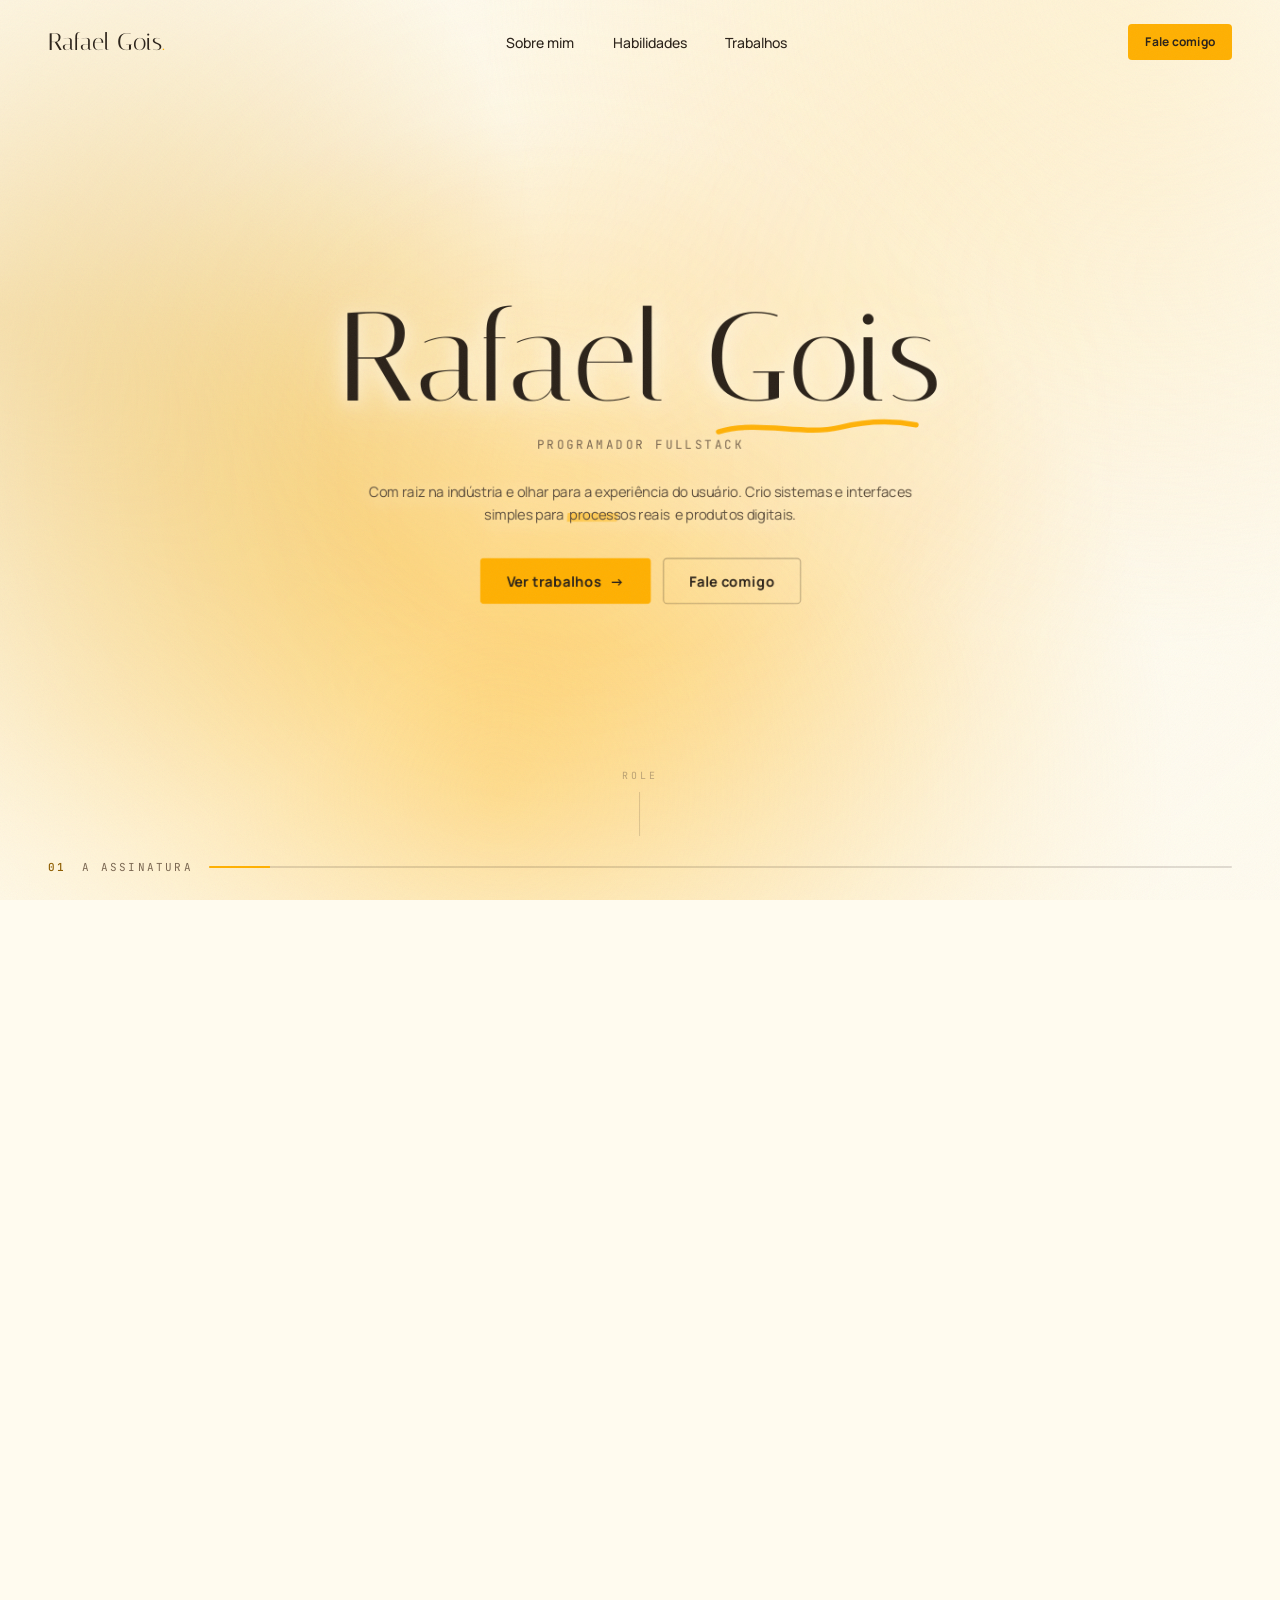
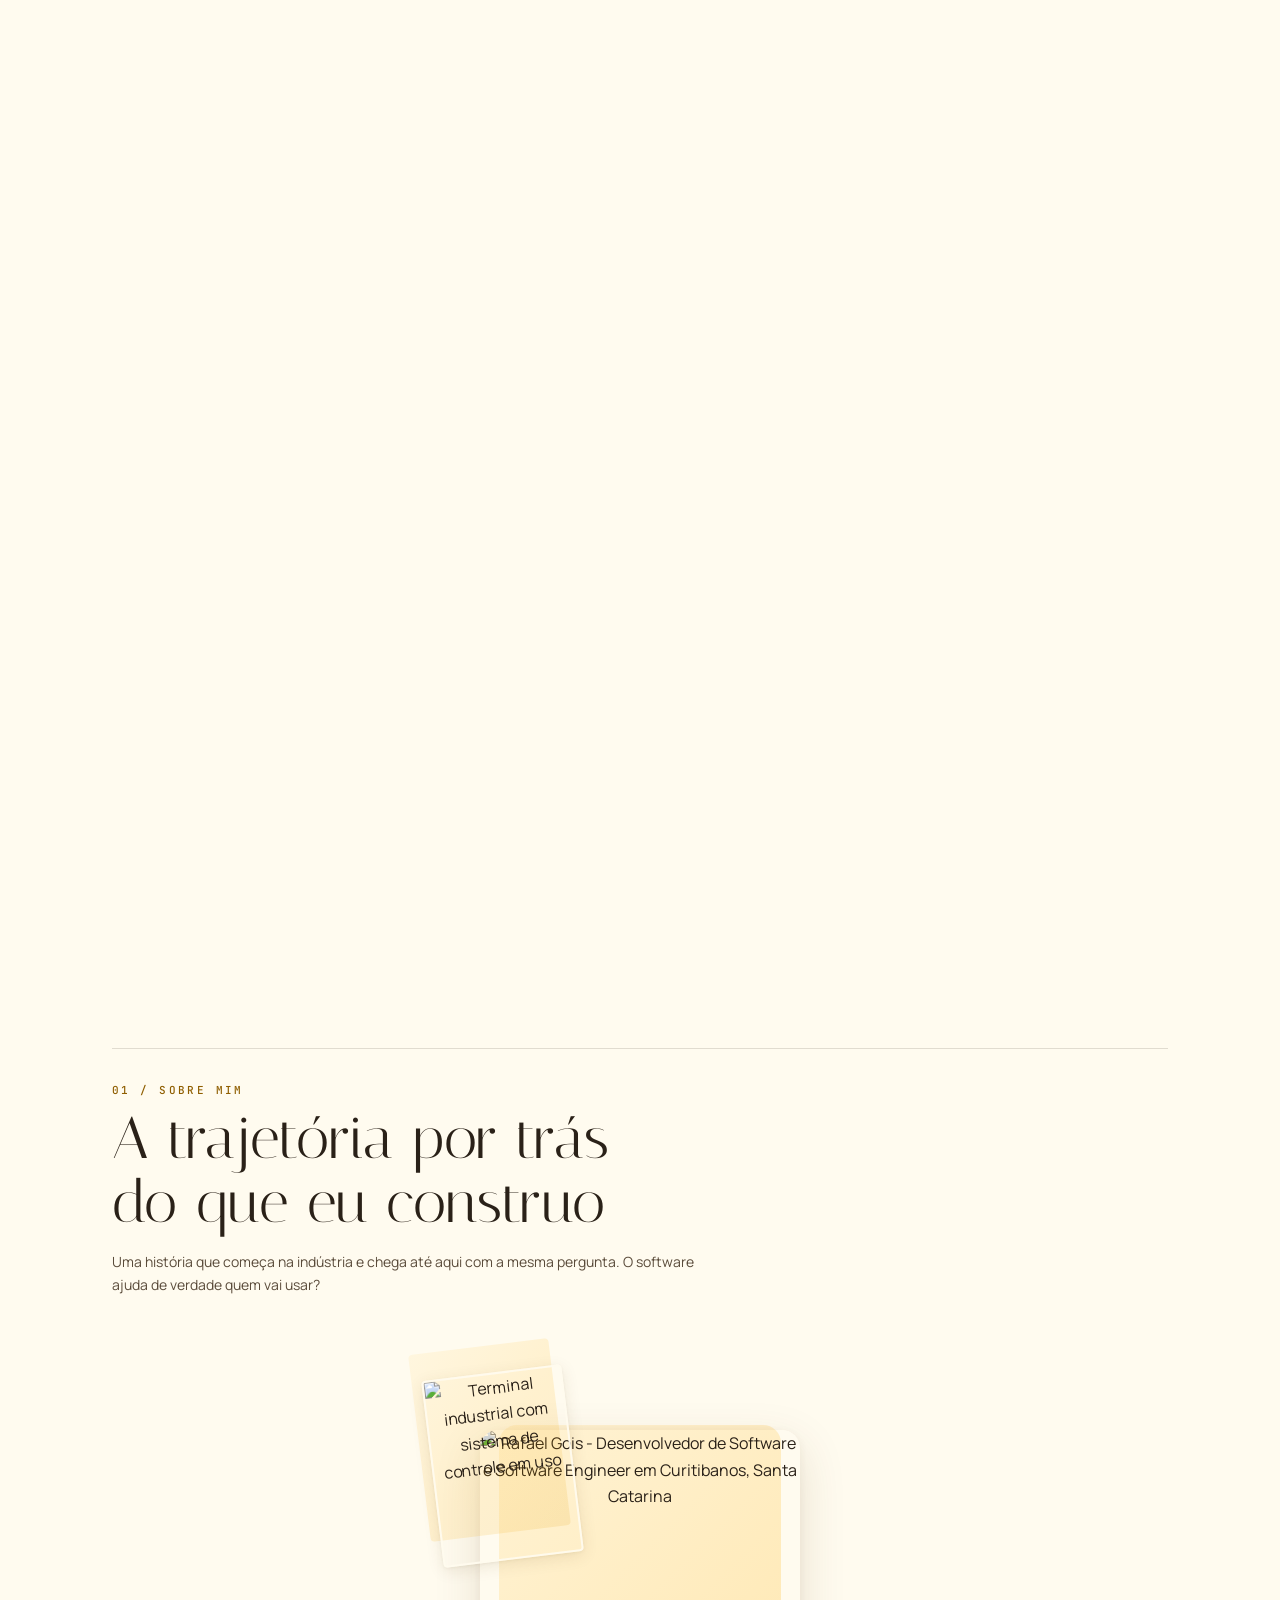
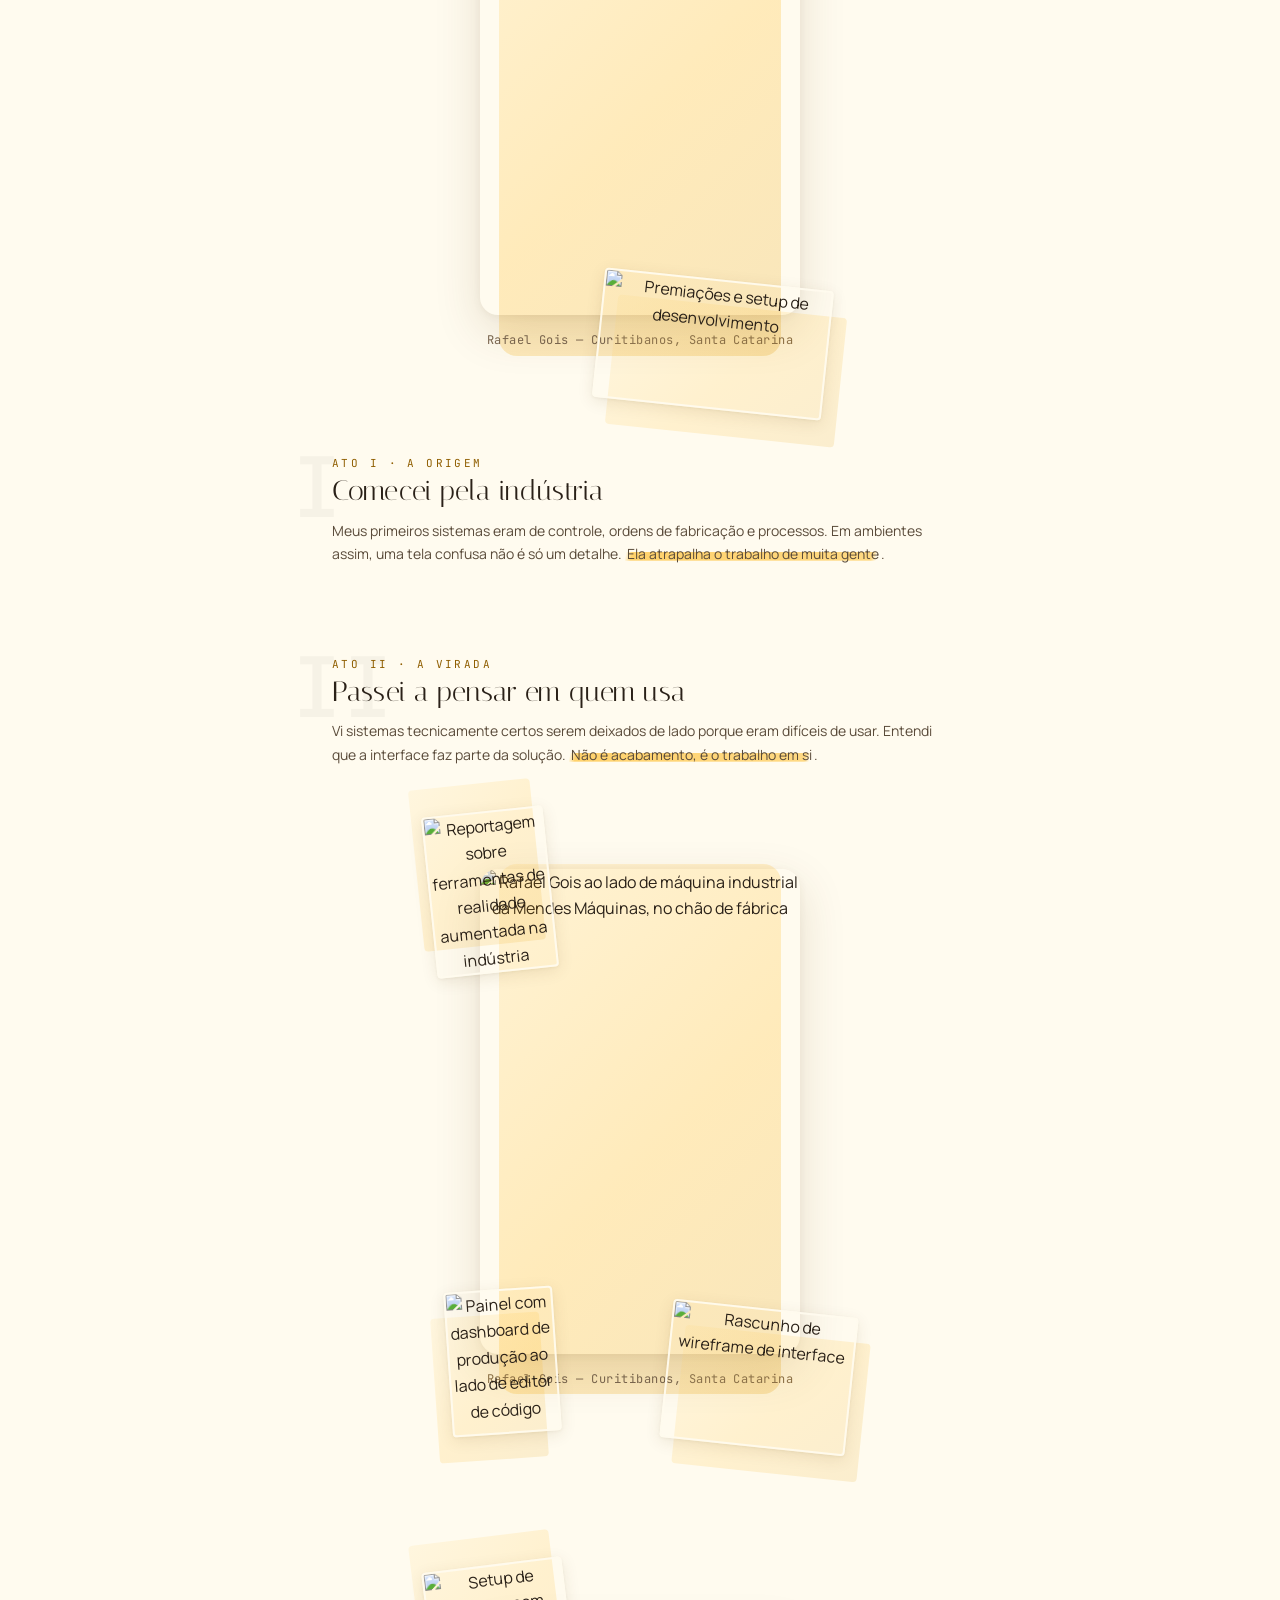
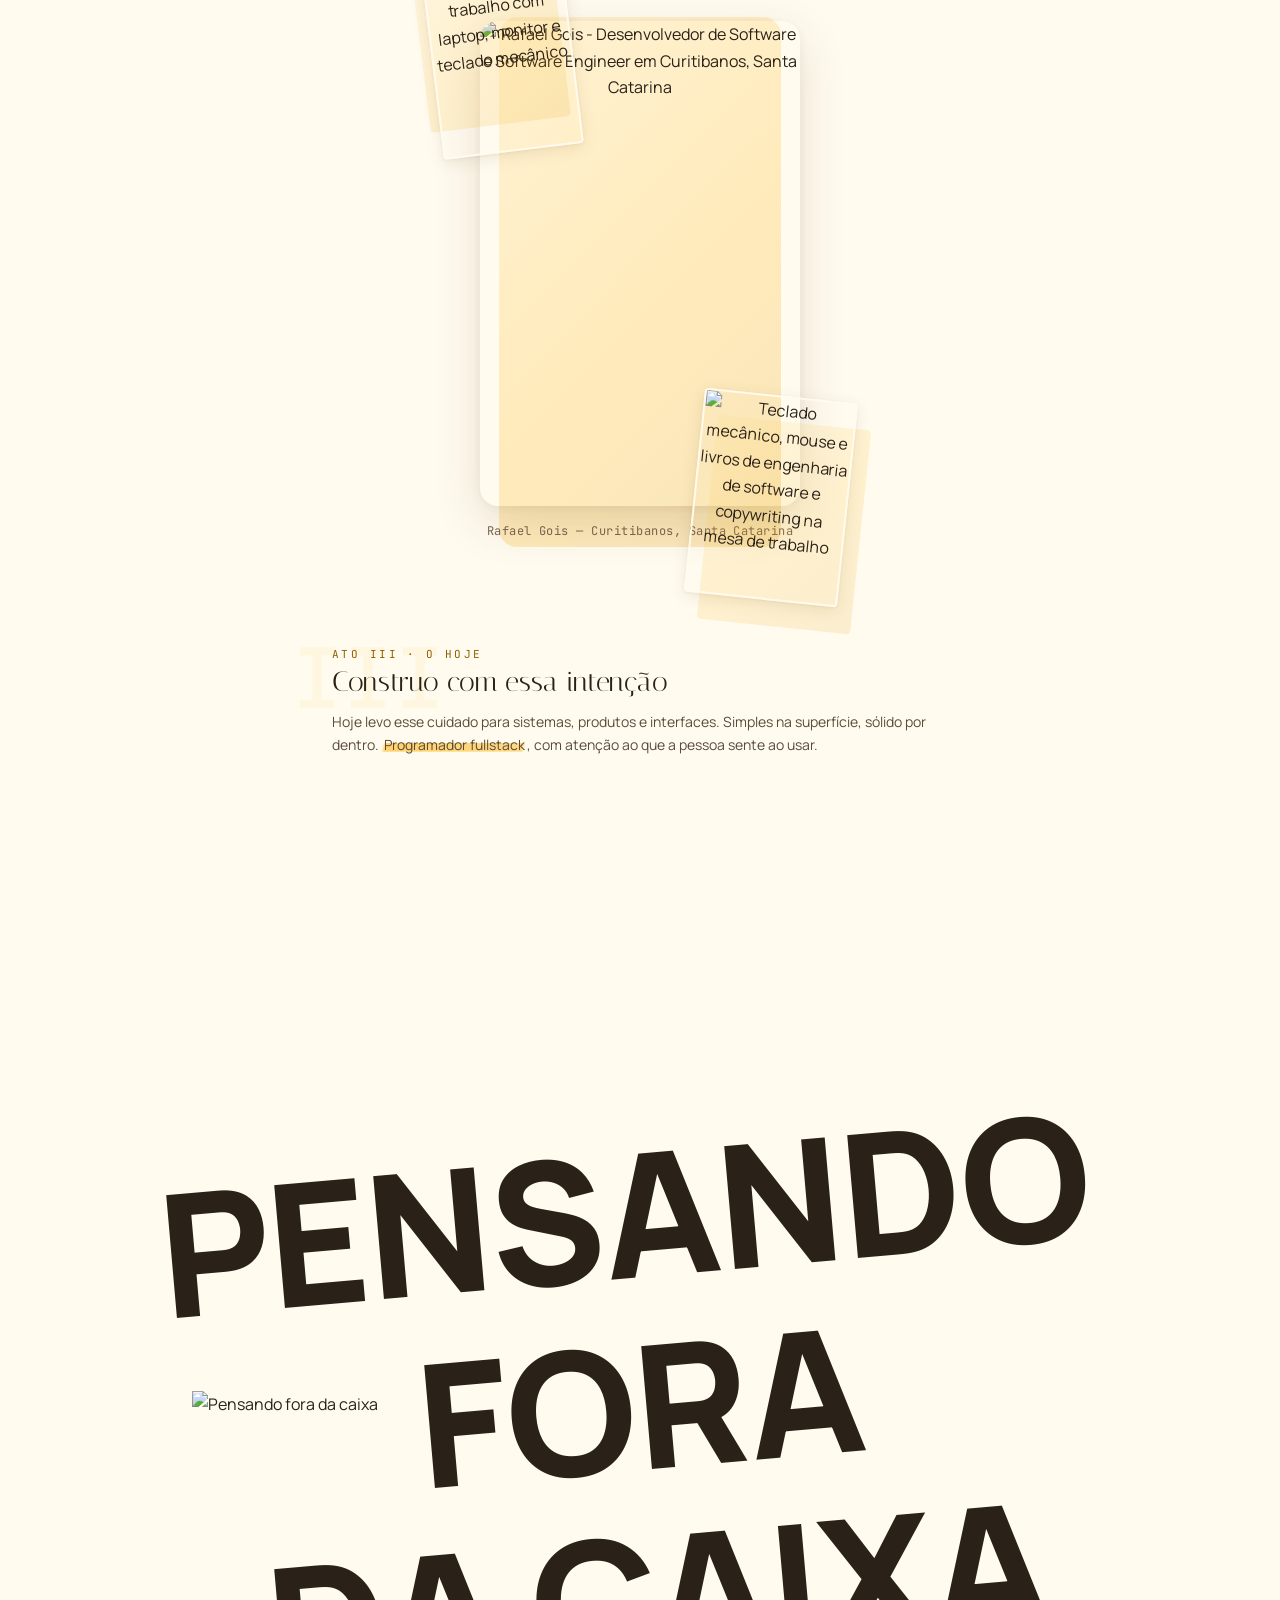
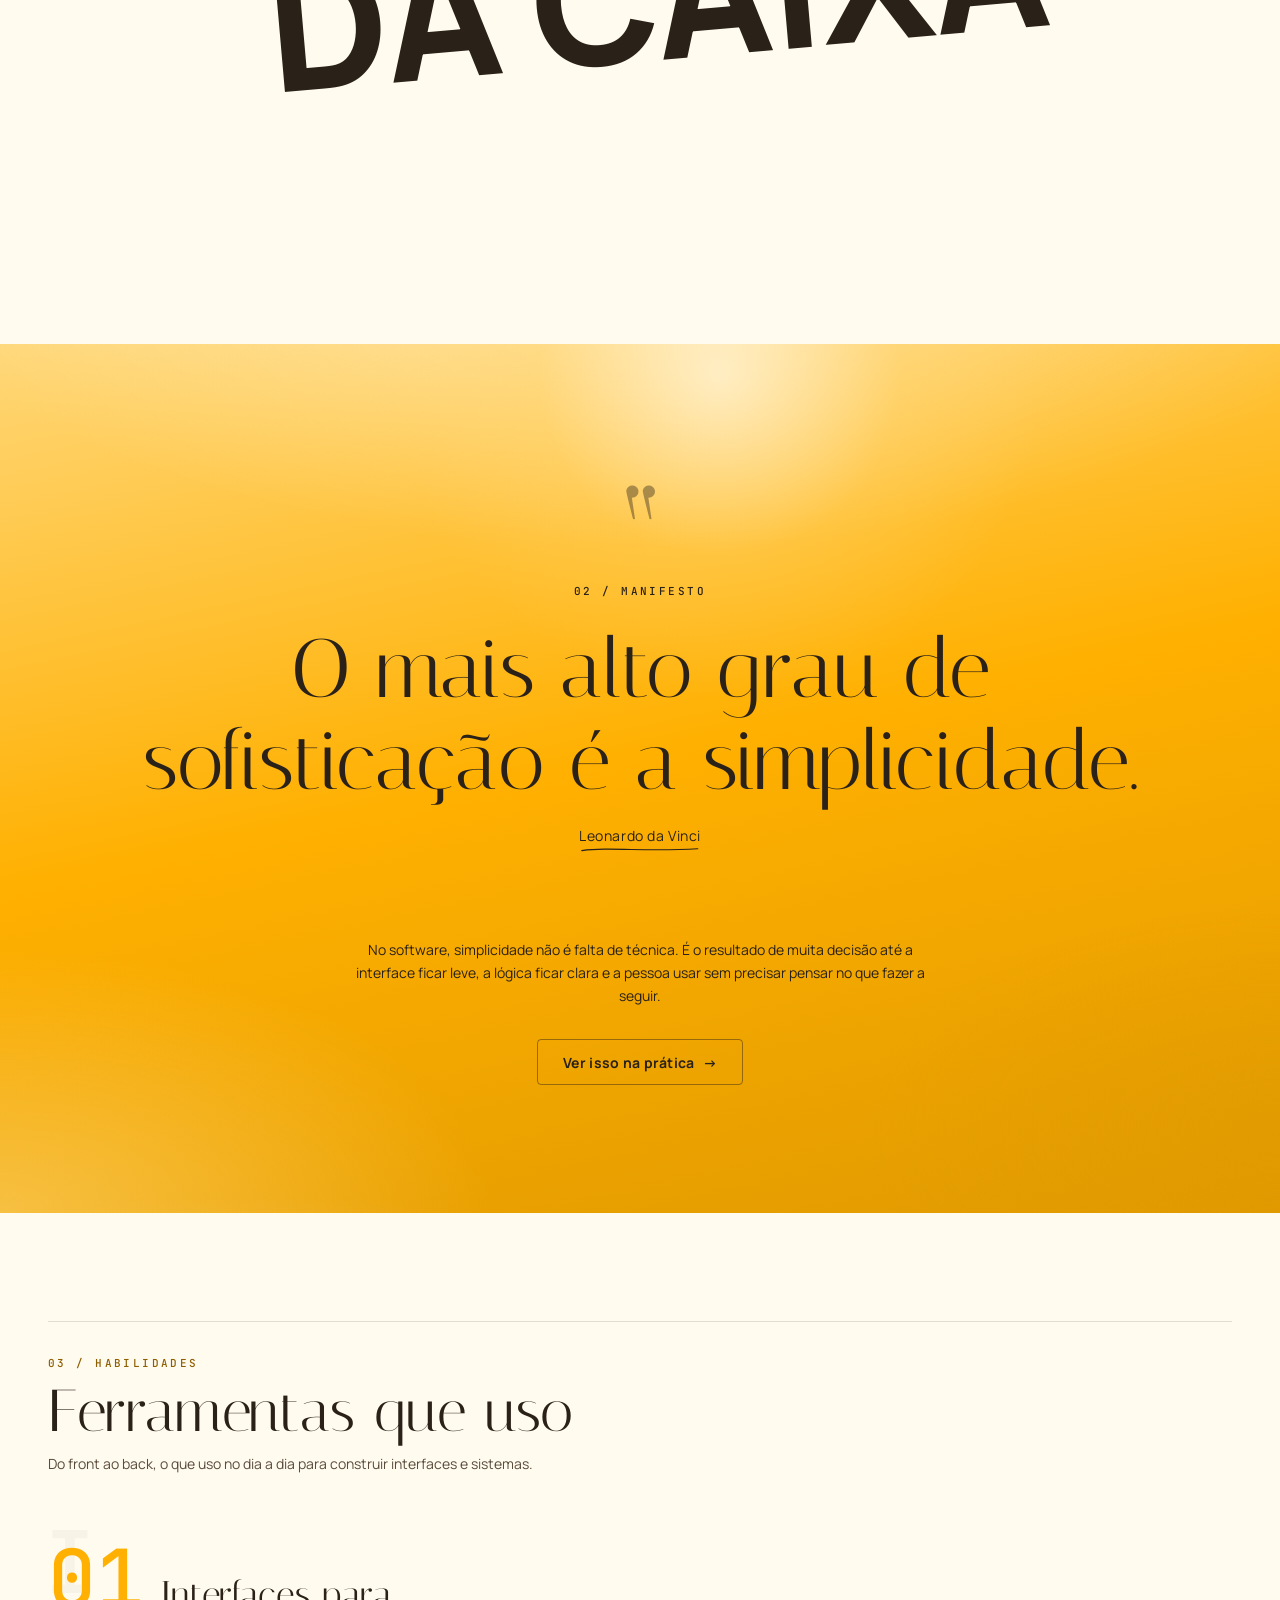
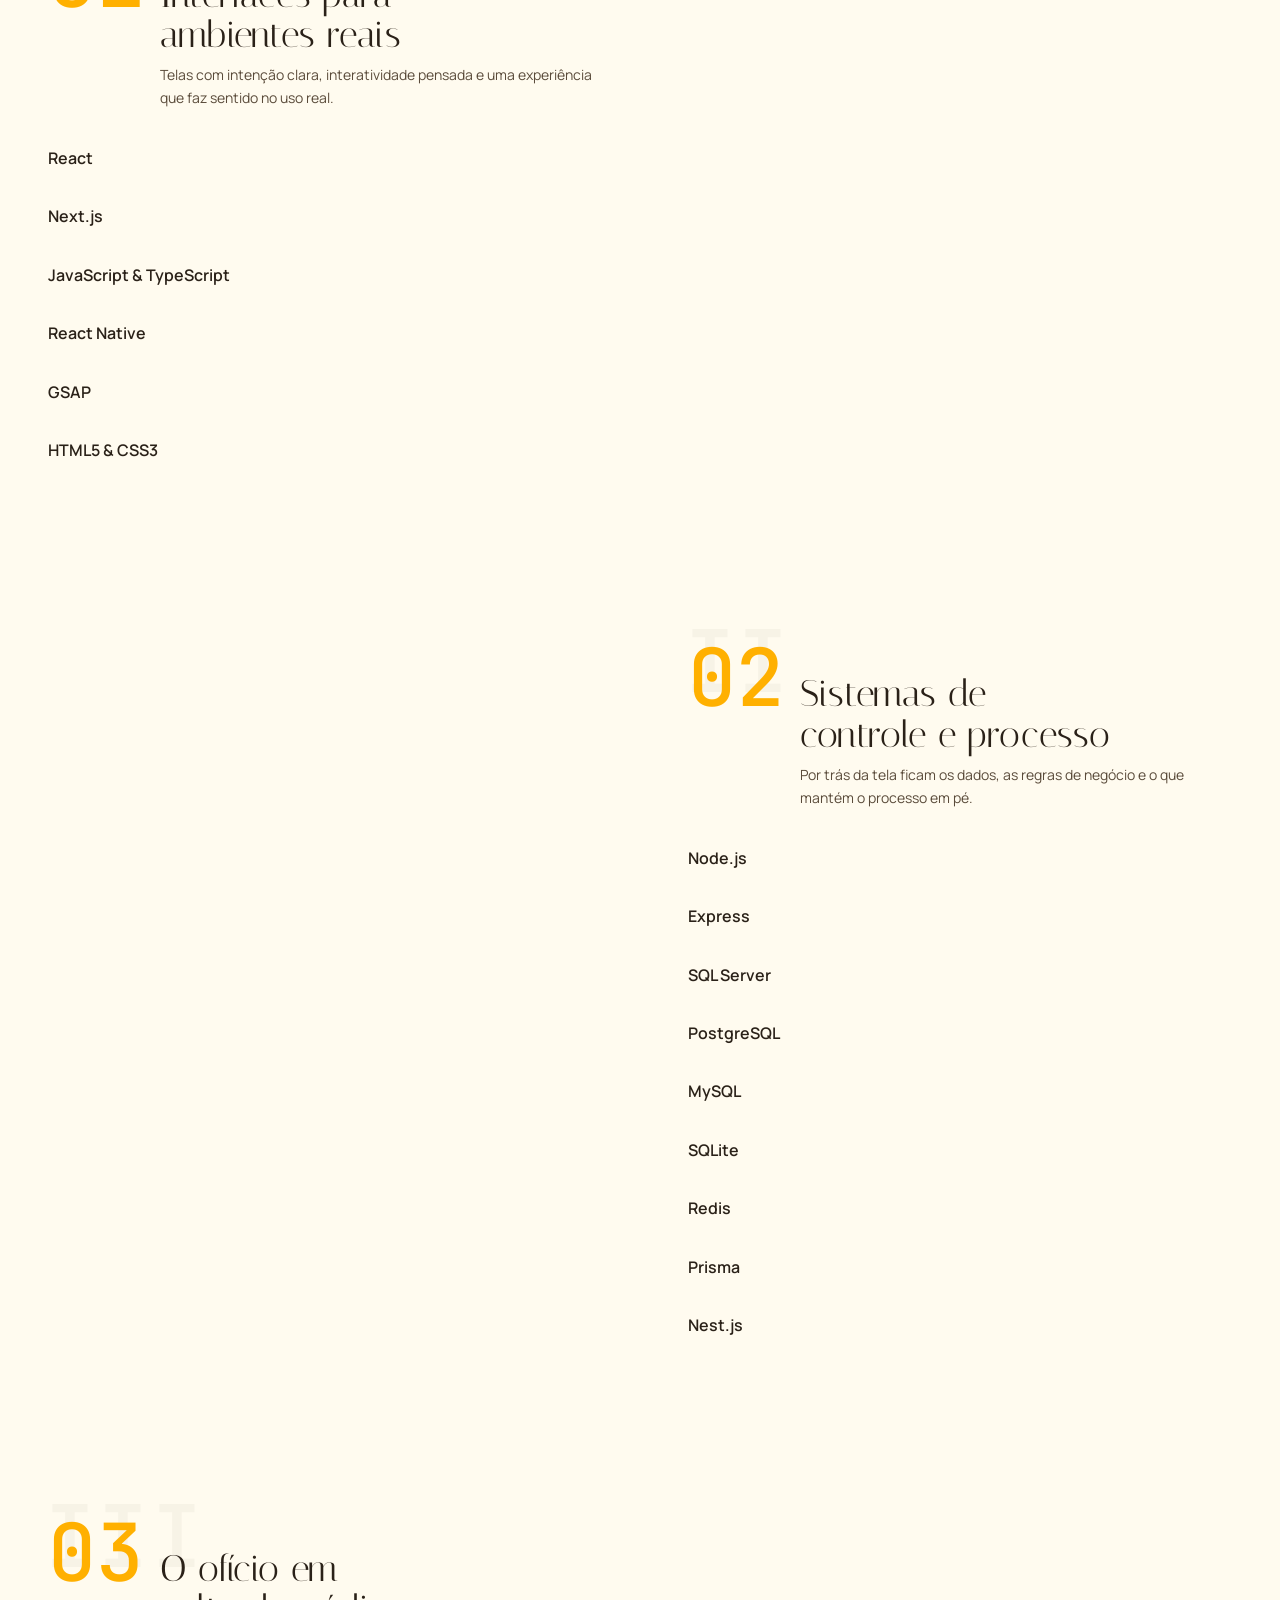
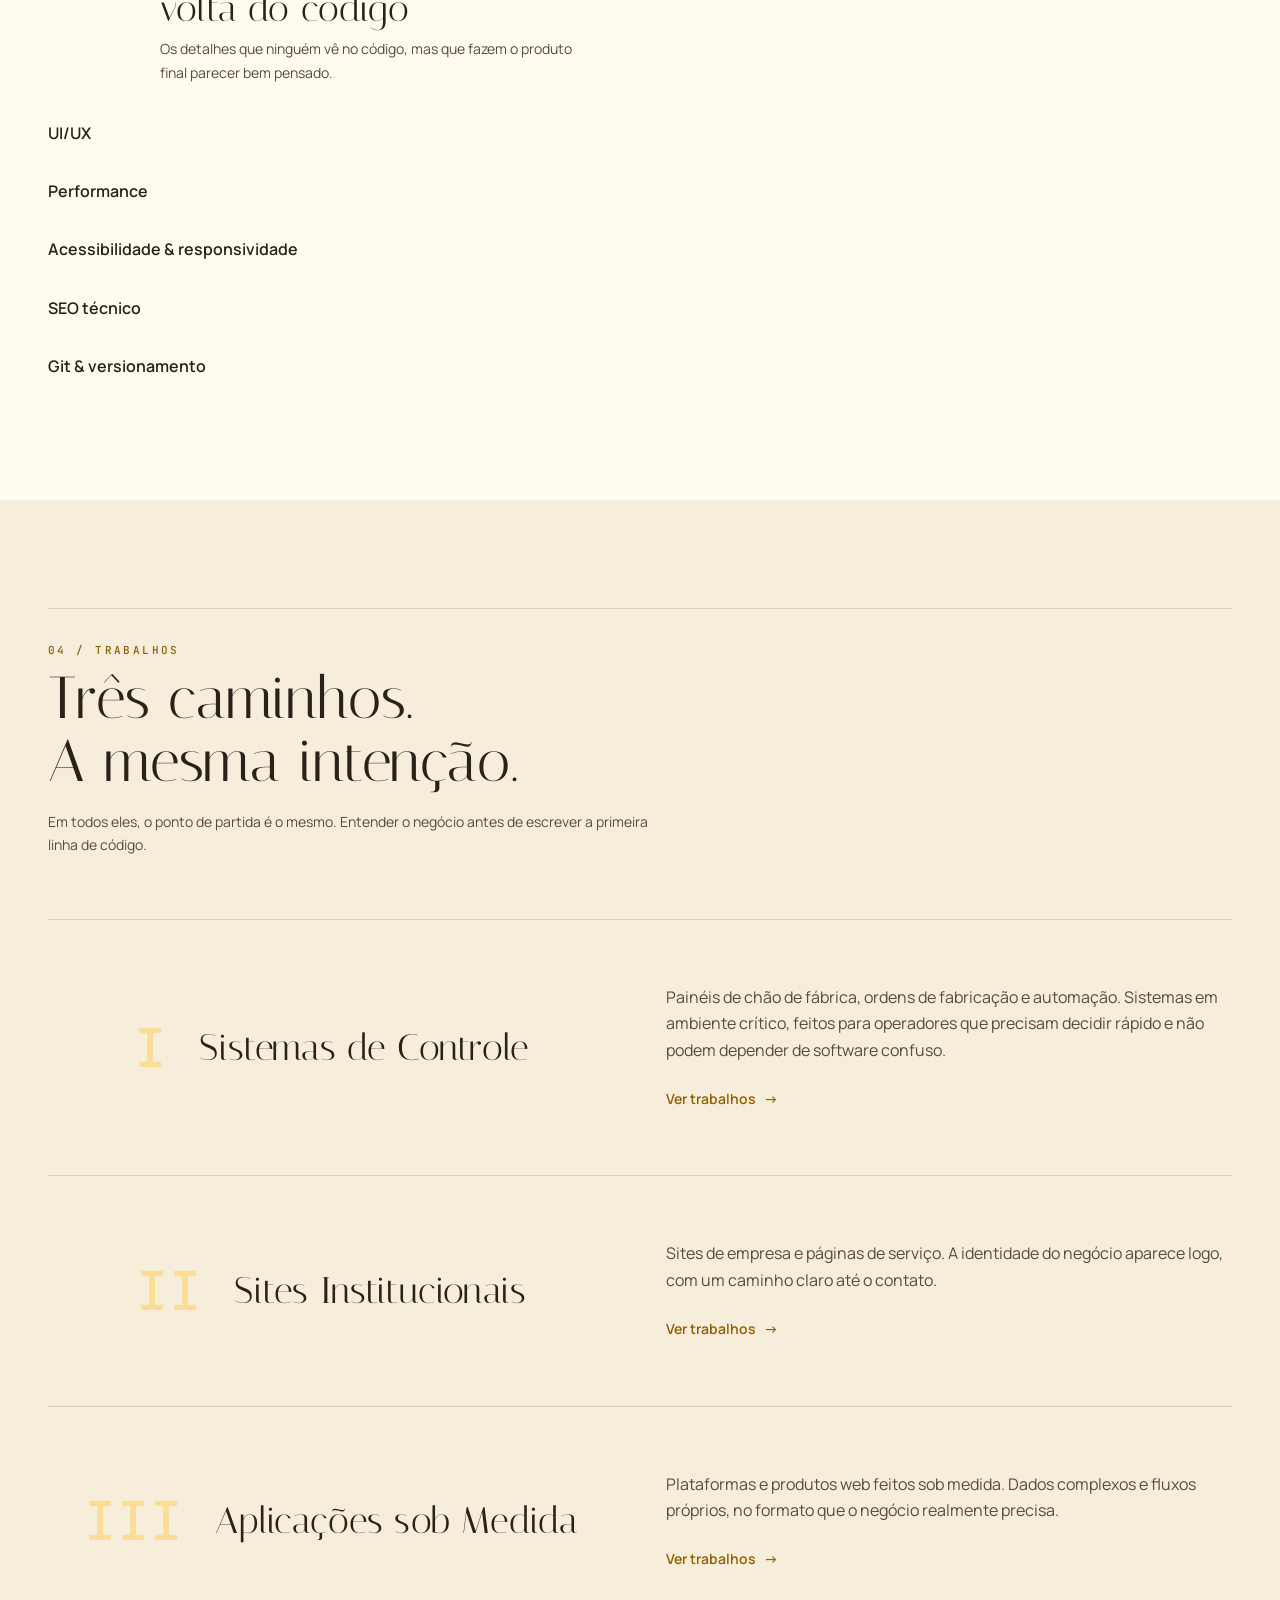
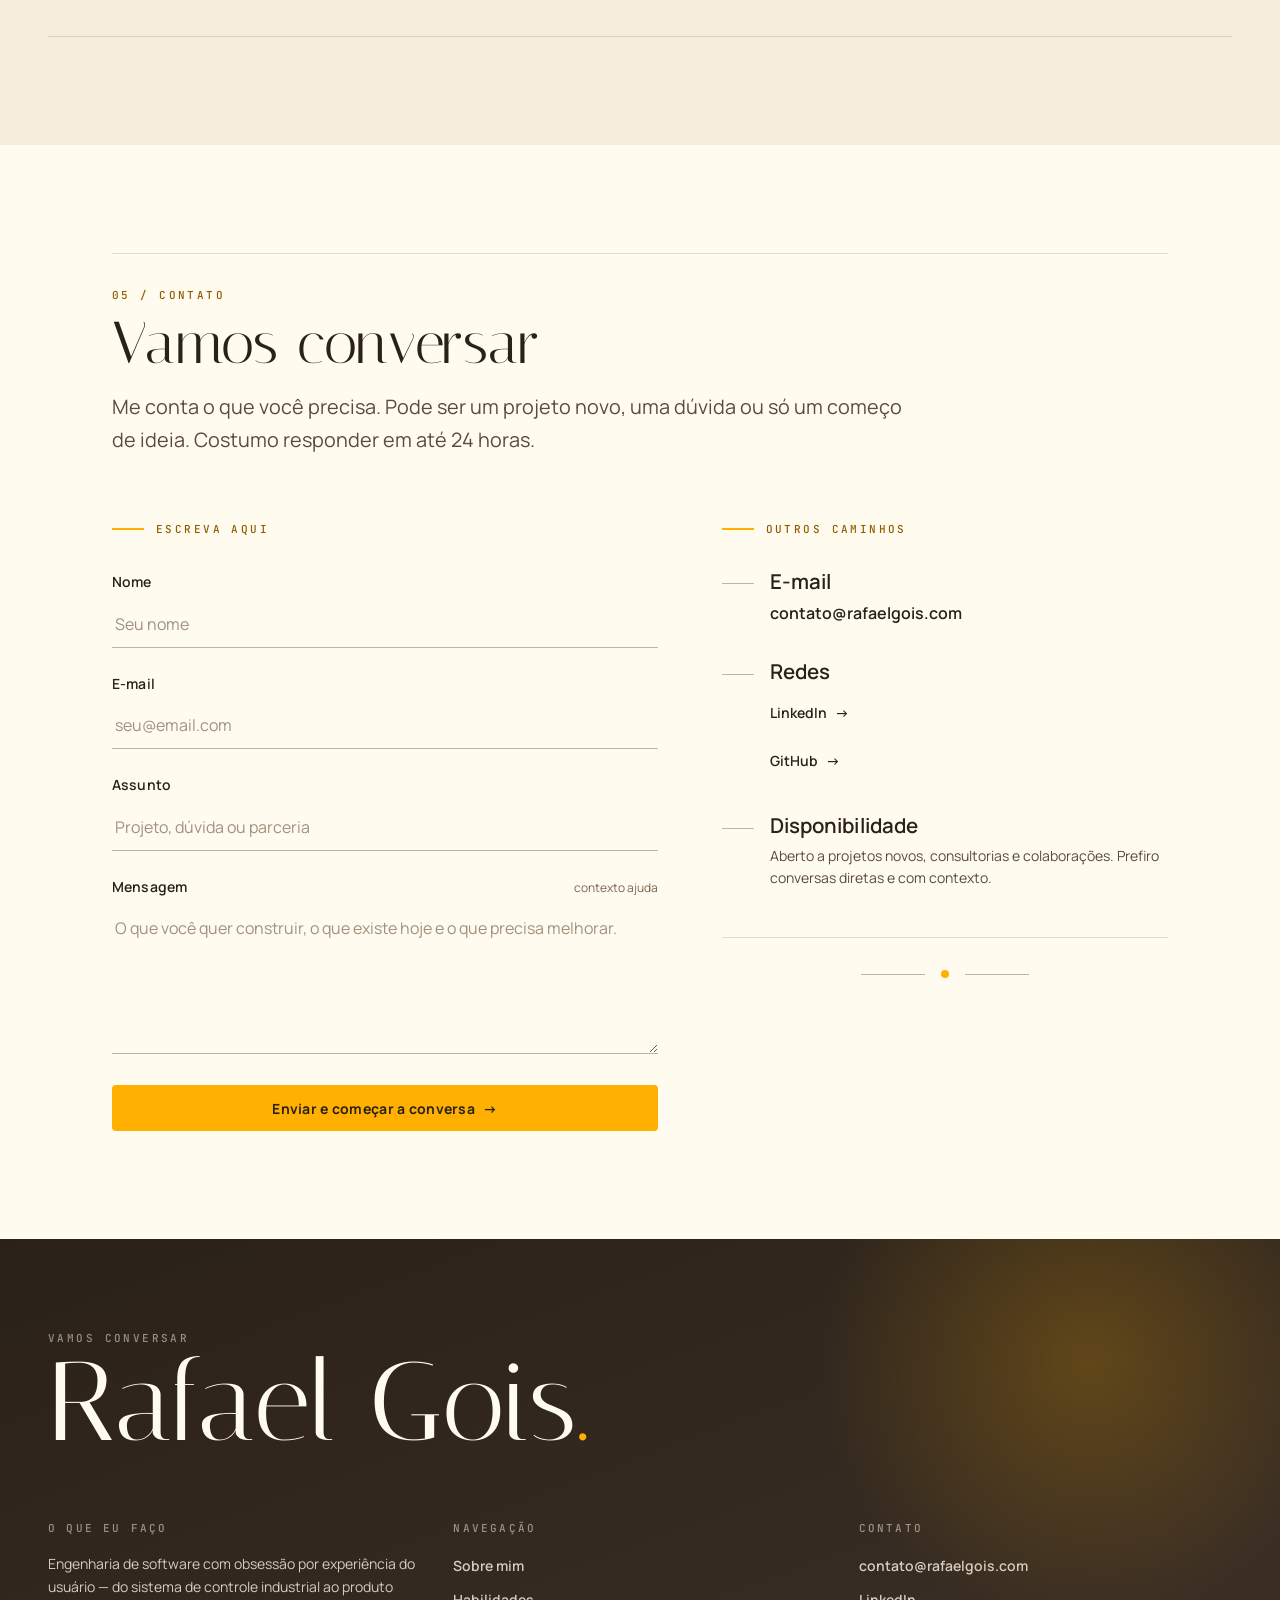
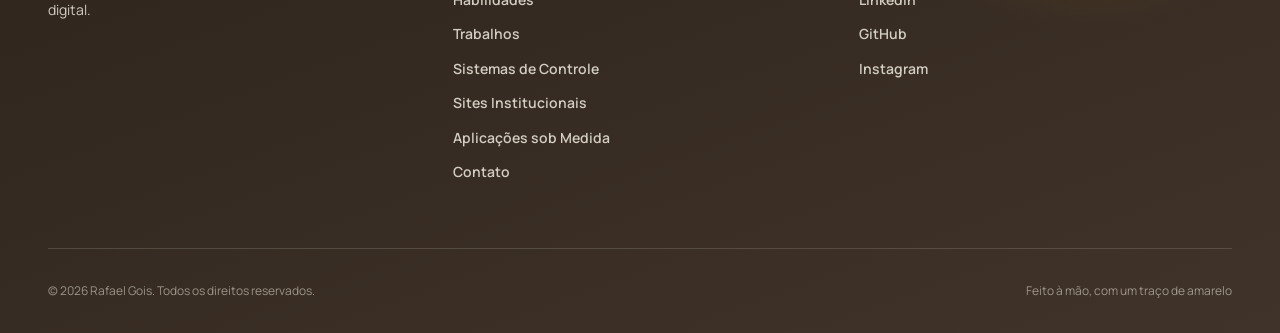
==== index.html @ 4bdaeee5 "up: bigger SEO ajdusts" ====
<!doctype html>
<html lang="pt-BR">
  <head>
    <meta charset="UTF-8" />
    <meta name="viewport" content="width=device-width, initial-scale=1.0" />
    <title>Rafael Gois | Programador Fullstack em Curitibanos</title>
    <meta
      name="description"
      content="Programador fullstack com raiz na indústria. Crio sistemas e interfaces simples para processos reais e produtos digitais. Curitibanos, SC."
    />
    <link rel="canonical" href="https://rafaelgois.com/" />
    <meta name="msvalidate.01" content="6523E775852365B9B33CB8AAE8789143" />
    <meta
      name="keywords"
      content="programador Curitibanos, desenvolvedor Curitibanos, desenvolvimento de software Curitibanos, software engineer Curitibanos, desenvolvimento full stack, Next.js, Node.js, consultoria em desenvolvimento, soluções digitais, automação industrial, planejamento e controle de processos, desenvolvedor web Curitibanos, programador web, desenvolvimento de aplicações, Rafael Gois, Programador, Programador Santa Catarina, Sites Curitibanos, Sites Institucionais"
    />
    <meta name="author" content="Rafael Gois" />
    <meta name="robots" content="index, follow" />
    <meta name="language" content="Portuguese" />
    <meta name="geo.region" content="BR-SC" />
    <meta name="geo.placename" content="Curitibanos" />
    <meta name="theme-color" content="#FFFBEF" />

    <!-- Open Graph / Facebook -->
    <meta property="og:type" content="website" />
    <meta property="og:url" content="https://rafaelgois.com/" />
    <meta
      property="og:title"
      content="Rafael Gois | Programador Fullstack em Curitibanos"
    />
    <meta
      property="og:description"
      content="Programador fullstack com raiz na indústria. Crio sistemas e interfaces simples para processos reais e produtos digitais."
    />
    <meta
      property="og:image"
      content="https://res.cloudinary.com/dn454izoh/image/upload/c_fill,w_1200,h_630,g_face,f_auto,q_auto/v1764007901/me-1_1_qmaart.webp"
    />
    <meta property="og:locale" content="pt_BR" />
    <meta property="og:site_name" content="Rafael Gois" />

    <!-- Twitter -->
    <meta name="twitter:card" content="summary_large_image" />
    <meta
      name="twitter:title"
      content="Rafael Gois | Programador Fullstack em Curitibanos"
    />
    <meta
      name="twitter:description"
      content="Programador fullstack com raiz na indústria. Crio sistemas e interfaces simples para processos reais e produtos digitais."
    />
    <meta
      name="twitter:image"
      content="https://res.cloudinary.com/dn454izoh/image/upload/c_fill,w_1200,h_630,g_face,f_auto,q_auto/v1764007901/me-1_1_qmaart.webp"
    />

    <script type="application/ld+json">
      {
        "@context": "https://schema.org",
        "@graph": [
          {
            "@type": "WebSite",
            "name": "Rafael Gois",
            "url": "https://rafaelgois.com/",
            "inLanguage": "pt-BR",
            "description": "Programador fullstack com raiz na indústria. Sistemas e interfaces simples para processos reais e produtos digitais."
          },
          {
            "@type": "Person",
            "@id": "https://rafaelgois.com/#person",
            "name": "Rafael Gois",
            "jobTitle": "Programador Fullstack",
            "url": "https://rafaelgois.com/",
            "email": "contato@rafaelgois.com",
            "image": "https://res.cloudinary.com/dn454izoh/image/upload/f_auto,q_auto,w_800/v1764007901/me-1_1_qmaart.webp",
            "address": {
              "@type": "PostalAddress",
              "addressLocality": "Curitibanos",
              "addressRegion": "SC",
              "addressCountry": "BR"
            },
            "sameAs": [
              "https://br.linkedin.com/in/rafaelfbgois",
              "https://github.com/RafaGois",
              "https://www.instagram.com/_rgoiss"
            ]
          },
          {
            "@type": "ProfessionalService",
            "name": "Rafael Gois — Desenvolvimento de Software",
            "url": "https://rafaelgois.com/",
            "image": "https://res.cloudinary.com/dn454izoh/image/upload/c_fill,w_1200,h_630,g_face,f_auto,q_auto/v1764007901/me-1_1_qmaart.webp",
            "email": "contato@rafaelgois.com",
            "founder": { "@id": "https://rafaelgois.com/#person" },
            "areaServed": [
              {
                "@type": "City",
                "name": "Curitibanos"
              },
              {
                "@type": "AdministrativeArea",
                "name": "Santa Catarina"
              },
              {
                "@type": "Country",
                "name": "Brasil"
              }
            ],
            "serviceType": [
              "Sistemas de controle industrial",
              "Sites institucionais",
              "Aplicações web sob medida",
              "Consultoria em desenvolvimento"
            ],
            "address": {
              "@type": "PostalAddress",
              "addressLocality": "Curitibanos",
              "addressRegion": "SC",
              "addressCountry": "BR"
            },
            "inLanguage": "pt-BR"
          }
        ]
      }
    </script>

    <!-- Marca que há JS: só então o CSS esconde o que será revelado por animação.
         Sem JS, todo o conteúdo aparece normalmente. -->
    <script>
      document.documentElement.classList.add("js");
    </script>

    <link rel="icon" href="https://res.cloudinary.com/dn454izoh/image/upload/f_auto,q_auto,w_64/v1786126348/letra-r_eiagpo.webp" type="image/webp" />
    <!-- Aumente ?v= a cada deploy para forçar CSS/JS novos (complementa o .htaccess) -->
    <link rel="stylesheet" href="styles/ds.css?v=2" />

    <!-- Preconnect para melhorar performance de recursos externos -->
    <link rel="preconnect" href="https://cdn.jsdelivr.net" />
    <link rel="preconnect" href="https://res.cloudinary.com" />

    <link rel="preconnect" href="https://fonts.googleapis.com" />
    <link rel="preconnect" href="https://fonts.gstatic.com" crossorigin />
    <link
      href="https://fonts.googleapis.com/css2?family=Italiana&family=Manrope:wght@200..800&family=JetBrains+Mono:wght@400;500&display=swap"
      rel="stylesheet"
    />

    <!-- Google tag (gtag.js) -->
    <script
      async
      src="https://www.googletagmanager.com/gtag/js?id=G-V2RP5RR8EC"
    ></script>
    <script>
      window.dataLayer = window.dataLayer || [];
      function gtag() {
        dataLayer.push(arguments);
      }
      gtag("js", new Date());

      gtag("config", "G-V2RP5RR8EC");
    </script>

    <meta
      name="google-site-verification"
      content="D7fo_xbVUnamiCsRG-JdkYOzPonYhJPyY6n_H8vYxJ4"
    />

    <script type="importmap">
      {
        "imports": {
          "three": "https://cdn.jsdelivr.net/npm/three@0.169.0/build/three.module.js",
          "three/addons/": "https://cdn.jsdelivr.net/npm/three@0.169.0/examples/jsm/"
        }
      }
    </script>
  </head>
  <body class="grain">
    <!-- ═══ Sprite de ícones — grid 24px, traço 1.75, pontas redondas ═══ -->
    <svg width="0" height="0" style="position: absolute" aria-hidden="true">
      <defs>
        <symbol id="i-livro" viewBox="0 0 24 24" fill="none" stroke="currentColor" stroke-width="1.75" stroke-linecap="round" stroke-linejoin="round"><path d="M12 6c-1.8-1.6-4.2-2-8-2v14c3.8 0 6.2.4 8 2 1.8-1.6 4.2-2 8-2V4c-3.8 0-6.2.4-8 2Z"/><path d="M12 6v14"/></symbol>
        <symbol id="i-terminal" viewBox="0 0 24 24" fill="none" stroke="currentColor" stroke-width="1.75" stroke-linecap="round" stroke-linejoin="round"><path d="m5 8 4 4-4 4"/><path d="M12 17h7"/><rect x="2.5" y="3.5" width="19" height="17" rx="2.5"/></symbol>
        <symbol id="i-faixa" viewBox="0 0 24 24" fill="none" stroke="currentColor" stroke-width="1.75" stroke-linecap="round" stroke-linejoin="round"><path d="M3 10h18v4H3z"/><path d="M12 14 8 21M12 14l4 7"/><path d="M12 10v4"/></symbol>
        <symbol id="i-fagulha" viewBox="0 0 24 24" fill="none" stroke="currentColor" stroke-width="1.75" stroke-linecap="round" stroke-linejoin="round"><path d="M12 2.5c.8 5.2 4.3 8.7 9.5 9.5-5.2.8-8.7 4.3-9.5 9.5-.8-5.2-4.3-8.7-9.5-9.5 5.2-.8 8.7-4.3 9.5-9.5Z"/></symbol>
        <symbol id="i-escudo" viewBox="0 0 24 24" fill="none" stroke="currentColor" stroke-width="1.75" stroke-linecap="round" stroke-linejoin="round"><path d="M12 2.5 4 5.5v6c0 5 3.4 8.6 8 10 4.6-1.4 8-5 8-10v-6l-8-3Z"/></symbol>
        <symbol id="i-codigo" viewBox="0 0 24 24" fill="none" stroke="currentColor" stroke-width="1.75" stroke-linecap="round" stroke-linejoin="round"><path d="m8 6-6 6 6 6M16 6l6 6-6 6"/></symbol>
        <symbol id="i-camadas" viewBox="0 0 24 24" fill="none" stroke="currentColor" stroke-width="1.75" stroke-linecap="round" stroke-linejoin="round"><path d="m12 3 9 5-9 5-9-5 9-5Z"/><path d="m3 13 9 5 9-5"/><path d="m3 17.5 9 5 9-5"/></symbol>
        <symbol id="i-menu" viewBox="0 0 24 24" fill="none" stroke="currentColor" stroke-width="1.75" stroke-linecap="round" stroke-linejoin="round"><path d="M3 7h18M3 12h18M3 17h18"/></symbol>
        <symbol id="i-x" viewBox="0 0 24 24" fill="none" stroke="currentColor" stroke-width="1.75" stroke-linecap="round" stroke-linejoin="round"><path d="m6 6 12 12M18 6 6 18"/></symbol>
        <symbol id="i-linkedin" viewBox="0 0 24 24" fill="currentColor"><path d="M20.447 20.452h-3.554v-5.569c0-1.328-.027-3.037-1.852-3.037-1.853 0-2.136 1.445-2.136 2.939v5.667H9.351V9h3.414v1.561h.046c.477-.9 1.637-1.85 3.37-1.85 3.601 0 4.267 2.37 4.267 5.455v6.286zM5.337 7.433c-1.144 0-2.063-.926-2.063-2.065 0-1.138.92-2.063 2.063-2.063 1.14 0 2.064.925 2.064 2.063 0 1.139-.925 2.065-2.064 2.065zm1.782 13.019H3.555V9h3.564v11.452zM22.225 0H1.771C.792 0 0 .774 0 1.729v20.542C0 23.227.792 24 1.771 24h20.451C23.2 24 24 23.227 24 22.271V1.729C24 .774 23.2 0 22.222 0h.003z"/></symbol>
        <symbol id="i-github" viewBox="0 0 24 24" fill="currentColor"><path d="M12 0c-6.626 0-12 5.373-12 12 0 5.302 3.438 9.8 8.207 11.387.599.111.793-.261.793-.577v-2.234c-3.338.726-4.033-1.416-4.033-1.416-.546-1.387-1.333-1.756-1.333-1.756-1.089-.745.083-.729.083-.729 1.205.084 1.839 1.237 1.839 1.237 1.07 1.834 2.807 1.304 3.492.997.107-.775.418-1.305.762-1.604-2.665-.305-5.467-1.334-5.467-5.931 0-1.311.469-2.381 1.236-3.221-.124-.303-.535-1.524.117-3.176 0 0 1.008-.322 3.301 1.23.957-.266 1.983-.399 3.003-.404 1.02.005 2.047.138 3.006.404 2.291-1.552 3.297-1.23 3.297-1.23.653 1.653.242 2.874.118 3.176.77.84 1.235 1.911 1.235 3.221 0 4.609-2.807 5.624-5.479 5.921.43.372.823 1.102.823 2.222v3.293c0 .319.192.694.801.576 4.765-1.589 8.199-6.086 8.199-11.386 0-6.627-5.373-12-12-12z"/></symbol>
        <symbol id="i-instagram" viewBox="0 0 24 24" fill="currentColor"><path d="M12 2.163c3.204 0 3.584.012 4.85.07 3.252.148 4.771 1.691 4.919 4.919.058 1.265.069 1.645.069 4.849 0 3.205-.012 3.584-.069 4.849-.149 3.225-1.664 4.771-4.919 4.919-1.266.058-1.644.07-4.85.07-3.204 0-3.584-.012-4.849-.07-3.26-.149-4.771-1.699-4.919-4.92-.058-1.265-.07-1.644-.07-4.849 0-3.204.013-3.583.07-4.849.149-3.227 1.664-4.771 4.919-4.919 1.266-.057 1.645-.069 4.849-.069zm0-2.163c-3.259 0-3.667.014-4.947.072-4.358.2-6.78 2.618-6.98 6.98-.059 1.281-.073 1.689-.073 4.948 0 3.259.014 3.668.072 4.948.2 4.358 2.618 6.78 6.98 6.98 1.281.058 1.689.072 4.948.072 3.259 0 3.668-.014 4.948-.072 4.354-.2 6.782-2.618 6.979-6.98.059-1.28.073-1.689.073-4.948 0-3.259-.014-3.667-.072-4.947-.196-4.354-2.617-6.78-6.979-6.98-1.281-.059-1.69-.073-4.949-.073zm0 5.838c-3.403 0-6.162 2.759-6.162 6.162s2.759 6.163 6.162 6.163 6.162-2.759 6.162-6.163c0-3.403-2.759-6.162-6.162-6.162zm0 10.162c-2.209 0-4-1.79-4-4 0-2.209 1.791-4 4-4s4 1.791 4 4c0 2.21-1.791 4-4 4zm6.406-11.845c-.796 0-1.441.645-1.441 1.44s.645 1.44 1.441 1.44c.795 0 1.439-.645 1.439-1.44s-.644-1.44-1.439-1.44z"/></symbol>
      </defs>
    </svg>

    <a class="sr-only" href="#about">Pular para o conteúdo</a>

    <!-- Textura de fundo da dobra do hero: fixa, atrás do canvas WebGL
         compartilhado (mesma família de z que ele, porém abaixo), para que o
         teclado 3D renderize por cima dela em vez de atrás. O canvas limpa
         com alpha 0, então ela aparece nos vãos onde não há teclado desenhado.
         Visibilidade e movimento (translateX alternado por capítulo) ficam
         a cargo do hero cinematográfico em site.js; some sozinha quando a
         dobra do hero sai da tela. -->
    <div class="hero__bg-image" aria-hidden="true"></div>

    <!-- Mesma textura, mesma família de z, agora atrás da dobra de habilidades.
         Fica escondida (opacity 0) até o scroll entrar em #skills; o pan lateral
         acompanha o teclado 3D alternando de lado (ver initSkillsBg em site.js). -->
    <div class="skills__bg-image" aria-hidden="true"></div>

    <!-- Neblina + luz + vinhete: mesma família da dobra do hero, agora acima
         do canvas 3D (--z-canvas) — pintam por cima do teclado em vez de atrás,
         então ele se mistura à cena em vez de ficar "duro"/recortado sobre o
         fundo. Fade e drift controlados por initSkillsBg em site.js. -->
    <div class="skills__fog skills__fog--back" aria-hidden="true"></div>
    <div class="skills__light" aria-hidden="true"></div>
    <div class="skills__fog skills__fog--front" aria-hidden="true"></div>
    <div class="skills__vignette" aria-hidden="true"></div>

    <!-- Canvas WebGL único: teclado do hero + GLBs da dobra "fora da caixa".
         Fixo atrás do conteúdo; as seções opacas o cobrem, o hero e a dobra
         #box são transparentes para deixá-lo aparecer. (desktop) -->
    <div
      id="three-composite-root"
      class="three-composite-root"
      aria-hidden="true"
    >
      <canvas id="three-composite-canvas"></canvas>
    </div>
    <!-- Âncora do teclado 3D: viewport inteira, render no canvas compartilhado -->
    <div id="hero-3d-container" aria-hidden="true"></div>

    <!-- ═══════════════ NAVBAR ═══════════════ -->
    <nav class="navbar" id="navbar" aria-label="Navegação principal">
      <a class="navbar__logo" href="#hero">Rafael Gois<em>.</em></a>
      <ul class="navbar__links">
        <li><a class="link-line" href="#about">Sobre mim</a></li>
        <li><a class="link-line" href="#skills">Habilidades</a></li>
        <li><a class="link-line" href="#projects">Trabalhos</a></li>
      </ul>
      <a class="btn btn--primary btn--sm navbar__cta" href="#contact">Fale comigo</a>
      <button
        class="navbar__burger"
        id="menu-open"
        type="button"
        aria-label="Abrir menu"
        aria-expanded="false"
        aria-controls="mobileMenu"
      >
        <svg class="ic" aria-hidden="true"><use href="#i-menu" /></svg>
      </button>
    </nav>

    <!-- ═══════════════ HERO — narrativa cinematográfica guiada por scroll ═══
         Seção alta + palco sticky. Um único progresso suavizado (lerp) move
         câmera, névoa, luz, capítulos, HUD e o teclado 3D. -->
    <header class="hero" id="hero">
      <div class="hero__track">
        <div class="hero__stage">
          <div class="hero__rig" aria-hidden="true">
            <div class="hero__fog hero__fog--back"></div>
            <div class="hero__bg"><canvas id="hero-canvas"></canvas></div>
            <div class="hero__light"></div>
            <div class="hero__rays"></div>
            <div class="hero__fog hero__fog--front"></div>
          </div>
          <div class="hero__vignette" aria-hidden="true"></div>
          <div class="hero__flash" aria-hidden="true"></div>

          <div class="hero__scenes">
            <section class="hero-chapter hero-chapter--rest" data-chapter="3" aria-label="Apresentação">
              <div>
                <h1 class="hero-rest__name">
                  Rafael
                  <em>Gois<svg class="sig-stroke" viewBox="0 0 300 40" aria-hidden="true"><path d="M6 28 C 60 12, 120 34, 170 22 S 260 14, 294 24"/></svg></em>
                </h1>
                <p class="hero-rest__role">Programador fullstack</p>
                <p class="hero-rest__tag">
                  Com raiz na indústria e olhar para a experiência do usuário.
                  Crio sistemas e interfaces simples para
                  <span class="mark-amber" data-mark>processos reais</span> e produtos digitais.
                </p>
                <div class="hero-rest__actions">
                  <a class="btn btn--primary" href="#projects">
                    Ver trabalhos <span class="btn__arrow" aria-hidden="true">→</span>
                  </a>
                  <a class="btn btn--secondary" href="#contact">Fale comigo</a>
                </div>
              </div>
            </section>

            <section class="hero-chapter hero-chapter--minor" data-chapter="1" data-side="left" aria-label="Capítulo I">
              <div>
                <p class="hero-chapter__over">Capítulo I · a origem</p>
                <p class="hero-chapter__line" data-split>
                  Meu caminho no software começou na indústria, entre sistemas de controle e processos reais.
                </p>
              </div>
            </section>

            <section class="hero-chapter hero-chapter--minor" data-chapter="2" data-side="right" aria-label="Capítulo II">
              <div>
                <p class="hero-chapter__over">Capítulo II · a virada</p>
                <p class="hero-chapter__line" data-split>
                  Foi ali que entendi. Código certo não basta se a pessoa não consegue usar.
                </p>
              </div>
            </section>

            <section class="hero-chapter hero-chapter--minor" data-chapter="0" aria-label="Capítulo III">
              <div>
                <p class="hero-chapter__over">Capítulo III · o hoje</p>
                <p class="hero-chapter__line" data-split>
                  Levo essa ideia para tudo o que construo. Software simples, claro e feito para o uso real.
                </p>
              </div>
            </section>
          </div>

          <p class="hero__cue" aria-hidden="true">
            <span>role</span>
            <span class="hero__cue-line"></span>
          </p>

          <div class="hero__hud" aria-hidden="true">
            <span class="hero__hud-chapter" id="hero-hud-chapter">01</span>
            <span class="hero__hud-label" id="hero-hud-label">A assinatura</span>
            <span class="hero__hud-bar"><i id="hero-hud-bar"></i></span>
          </div>
        </div>
      </div>
    </header>

    <main>
      <!-- ═══════════════ SOBRE — a história em três atos (scroll horizontal) ═══════════════ -->
      <section class="section about-scroll" id="about">
        <div class="wrap">
          <header class="sec-head" data-reveal>
            <div class="sec-head__rule" data-rule></div>
            <p class="text-overline">01 / Sobre mim</p>
            <h2 class="sec-head__title">A trajetória por trás<br />do que eu construo</h2>
            <p class="sec-head__lede">
              Uma história que começa na indústria e chega até aqui com a
              mesma pergunta. O software ajuda de verdade quem vai usar?
            </p>
          </header>
        </div>

        <div class="about-scroll__pin" id="about-scroll-pin">
          <!-- Linha torta ao fundo: a vida não segue linhas retas — dá
               voltas, recua, gira sobre si e retoma o rumo. Fica parada
               (pinada) enquanto os atos deslizam por cima; a curva se
               desenha conforme o scroll avança, laços incluídos. -->
          <svg class="about-curve-svg" viewBox="0 0 1600 900" preserveAspectRatio="none" aria-hidden="true">
            <g class="about-curve-drift about-curve-drift--main">
              <path class="about-curve-path about-curve-path--main" d="M 0 700 C 160 800, 280 620, 420 600 C 520 585, 560 480, 480 420 C 400 360, 280 400, 260 500 C 245 570, 300 630, 420 600 C 600 555, 660 300, 880 380 C 1000 425, 1040 560, 960 620 C 900 665, 820 630, 830 560 C 838 505, 900 460, 1000 470 C 1160 485, 1200 300, 1380 260 C 1460 242, 1540 260, 1600 240" />
            </g>
          </svg>

          <!-- Versão mobile da linha torta: mesma ideia, só que vertical e sem
               pin — desenha conforme os atos empilhados passam pela tela. -->
          <svg class="about-curve-svg--mobile" viewBox="0 0 200 900" preserveAspectRatio="none" aria-hidden="true">
            <g class="about-curve-drift about-curve-drift--mobile">
              <path class="about-curve-path about-curve-path--mobile" d="M 90 0 C 170 55, 150 130, 90 180 C 40 220, 30 290, 100 330 C 170 370, 180 450, 100 500 C 30 545, 20 620, 100 660 C 175 695, 185 770, 110 810 C 60 840, 60 875, 100 900" />
            </g>
          </svg>

          <div class="about-scroll__track" id="about-scroll-track">
            <div class="about-panel about-panel--i" data-panel>
              <figure class="about__portrait about__portrait--cluster about-panel__media">
                <img
                  class="about__portrait-main"
                  src="https://res.cloudinary.com/dn454izoh/image/upload/f_auto,q_auto,w_800/v1786125870/IMG_20211215_171601_l0nwng.webp"
                  alt="Rafael Gois - Desenvolvedor de Software e Software Engineer em Curitibanos, Santa Catarina"
                  title="Rafael Gois - Desenvolvedor Full Stack"
                  width="3000"
                  height="4000"
                 loading="lazy" decoding="async" />
                <span class="about__portrait-sat-glow about__portrait-sat-glow--top" aria-hidden="true"></span>
                <img
                  class="about__portrait-sat about__portrait-sat--top"
                  src="https://res.cloudinary.com/dn454izoh/image/upload/f_auto,q_auto,w_400/v1786125870/IMG_20221110_092044_ql437y.webp"
                  alt="Terminal industrial com sistema de controle em uso"
                  width="2250"
                  height="4000"
                 loading="lazy" decoding="async" />
                <span class="about__portrait-sat-glow about__portrait-sat-glow--bottom" aria-hidden="true"></span>
                <img
                  class="about__portrait-sat about__portrait-sat--bottom"
                  src="https://res.cloudinary.com/dn454izoh/image/upload/f_auto,q_auto,w_400/v1786125869/IMG_20230221_223333_hj88uc.webp"
                  alt="Premiações e setup de desenvolvimento"
                  width="4000"
                  height="2250"
                 loading="lazy" decoding="async" />
                <figcaption>Rafael Gois — Curitibanos, Santa Catarina</figcaption>
              </figure>
              <article class="act about-panel__text">
                <span class="act__roman" aria-hidden="true">I</span>
                <p class="act__num">Ato I · a origem</p>
                <h3 class="act__title">Comecei pela indústria</h3>
                <p class="act__text">
                  Meus primeiros sistemas eram de controle, ordens de
                  fabricação e processos. Em ambientes assim, uma tela
                  confusa não é só um detalhe.
                  <span class="mark-amber" data-mark>Ela atrapalha o trabalho de muita gente</span>.
                </p>
              </article>
            </div>

            <div class="about-panel about-panel--ii about-panel--reverse" data-panel>
              <article class="act about-panel__text">
                <span class="act__roman" aria-hidden="true">II</span>
                <p class="act__num">Ato II · a virada</p>
                <h3 class="act__title">Passei a pensar em quem usa</h3>
                <p class="act__text">
                  Vi sistemas tecnicamente certos serem deixados de lado porque
                  eram difíceis de usar. Entendi que a interface faz parte da
                  solução.
                  <span class="mark-amber" data-mark>Não é acabamento, é o trabalho em si</span>.
                </p>
              </article>
              <figure class="about__portrait about__portrait--cluster about-panel__media">
                <img
                  class="about__portrait-main"
                  src="https://res.cloudinary.com/dn454izoh/image/upload/f_auto,q_auto,w_800/v1786125869/A4CDF47D-B45C-467F-B96B-977AAB6159A4_ieqidb.webp"
                  alt="Rafael Gois ao lado de máquina industrial da Mendes Máquinas, no chão de fábrica"
                  title="Rafael Gois - Desenvolvedor Full Stack"
                  width="3024"
                  height="4032"
                 loading="lazy" decoding="async" />
                <span class="about__portrait-sat-glow about__portrait-sat-glow--ii-a" aria-hidden="true"></span>
                <img
                  class="about__portrait-sat about__portrait-sat--ii-a"
                  src="https://res.cloudinary.com/dn454izoh/image/upload/f_auto,q_auto,w_400/v1786125872/IMG_20231216_230013_y3jzmj.webp"
                  alt="Reportagem sobre ferramentas de realidade aumentada na indústria"
                  width="3000"
                  height="4000"
                 loading="lazy" decoding="async" />
                <span class="about__portrait-sat-glow about__portrait-sat-glow--ii-b" aria-hidden="true"></span>
                <img
                  class="about__portrait-sat about__portrait-sat--ii-b"
                  src="https://res.cloudinary.com/dn454izoh/image/upload/f_auto,q_auto,w_400/v1786125870/IMG_20230629_095831_oazxpw.webp"
                  alt="Rascunho de wireframe de interface"
                  width="4000"
                  height="3000"
                 loading="lazy" decoding="async" />
                <span class="about__portrait-sat-glow about__portrait-sat-glow--ii-c" aria-hidden="true"></span>
                <img
                  class="about__portrait-sat about__portrait-sat--ii-c"
                  src="https://res.cloudinary.com/dn454izoh/image/upload/f_auto,q_auto,w_400/v1786125871/IMG_20240220_151803_gxwv81.webp"
                  alt="Painel com dashboard de produção ao lado de editor de código"
                  width="3000"
                  height="4000"
                 loading="lazy" decoding="async" />
                <figcaption>Rafael Gois — Curitibanos, Santa Catarina</figcaption>
              </figure>
            </div>

            <div class="about-panel about-panel--iii" data-panel>
              <figure class="about__portrait about__portrait--cluster about-panel__media">
                <img
                  class="about__portrait-main"
                  src="https://res.cloudinary.com/dn454izoh/image/upload/f_auto,q_auto,w_800/v1764007901/me-1_1_qmaart.webp"
                  alt="Rafael Gois - Desenvolvedor de Software e Software Engineer em Curitibanos, Santa Catarina"
                  title="Rafael Gois - Desenvolvedor Full Stack"
                  width="1779"
                  height="2746"
                />
                <span class="about__portrait-sat-glow about__portrait-sat-glow--iii-a" aria-hidden="true"></span>
                <img
                  class="about__portrait-sat about__portrait-sat--iii-a"
                  src="https://res.cloudinary.com/dn454izoh/image/upload/f_auto,q_auto,w_400/v1786125870/IMG_7987_y7oist.webp"
                  alt="Setup de trabalho com laptop, monitor e teclado mecânico"
                  width="3024"
                  height="4032"
                 loading="lazy" decoding="async" />
                <span class="about__portrait-sat-glow about__portrait-sat-glow--iii-b" aria-hidden="true"></span>
                <img
                  class="about__portrait-sat about__portrait-sat--iii-b"
                  src="https://res.cloudinary.com/dn454izoh/image/upload/f_auto,q_auto,w_400/v1786125870/IMG_7735_f19j7m.webp"
                  alt="Teclado mecânico, mouse e livros de engenharia de software e copywriting na mesa de trabalho"
                  width="3024"
                  height="4032"
                 loading="lazy" decoding="async" />
                <figcaption>Rafael Gois — Curitibanos, Santa Catarina</figcaption>
              </figure>
              <article class="act act--now about-panel__text">
                <span class="act__roman" aria-hidden="true">III</span>
                <p class="act__num">Ato III · o hoje</p>
                <h3 class="act__title">Construo com essa intenção</h3>
                <p class="act__text">
                  Hoje levo esse cuidado para sistemas, produtos e interfaces.
                  Simples na superfície, sólido por dentro.
                  <span class="mark-amber" data-mark>Programador fullstack</span>,
                  com atenção ao que a pessoa sente ao usar.
                </p>
              </article>
            </div>
          </div>

          <!-- HUD de progresso: mesmo padrão do hero (capítulo + label + barra),
               atualizado em site.js conforme o ato mais próximo do centro do pin. -->
          <div class="hero__hud about-hud" id="about-hud" aria-hidden="true">
            <span class="hero__hud-chapter" id="about-hud-chapter">I</span>
            <span class="hero__hud-label" id="about-hud-label">A origem</span>
            <span class="hero__hud-bar"><i id="about-hud-bar"></i></span>
          </div>

          <!-- Marcador lateral dos três atos — destaca o ato ativo enquanto o
               scroll horizontal avança. -->
          <nav class="about-stepper" id="about-stepper" aria-hidden="true">
            <span class="about-stepper__item is-active" data-step="0">I</span>
            <span class="about-stepper__rule"></span>
            <span class="about-stepper__item" data-step="1">II</span>
            <span class="about-stepper__rule"></span>
            <span class="about-stepper__item" data-step="2">III</span>
          </nav>
        </div>
      </section>

      <!-- ═══════════════ FORA DA CAIXA — dobra 3D (desktop) ═══════════════ -->
      <section id="box" aria-label="Pensando fora da caixa">
        <!-- Imagens laterais "Criação de Adão" -->
        <img id="box-left-img" src="https://res.cloudinary.com/dn454izoh/image/upload/f_auto,q_auto,w_600/v1786126348/left_koftqs.webp" alt="" aria-hidden="true"  loading="lazy" decoding="async" />
        <img id="box-right-img" src="https://res.cloudinary.com/dn454izoh/image/upload/f_auto,q_auto,w_600/v1786126347/1_epaulx.webp" alt="" aria-hidden="true"  loading="lazy" decoding="async" />
        <!-- Ícaro sobe de baixo do box central -->
        <img id="box-icaro" src="https://res.cloudinary.com/dn454izoh/image/upload/f_auto,q_auto,w_600/v1786126348/icaro_njh3ix.webp" alt="" aria-hidden="true"  loading="lazy" decoding="async" />

        <!-- Painéis 3D: pokebola, david_head, retro_computer, mouse_arrow -->
        <div id="box-left-bottom-3d" class="box-left-bottom-3d-panel" aria-hidden="true"></div>
        <div id="box-left-top-3d" class="box-left-top-3d-panel" aria-hidden="true"></div>
        <div id="box-right-bottom-3d" class="box-right-bottom-3d-panel" aria-hidden="true"></div>
        <div id="box-right-top-3d" class="box-right-top-3d-panel" aria-hidden="true"></div>

        <div class="box-center">
          <div class="box-center__stage">
            <p id="box-text" class="box-headline">
              <span class="box-headline__line">Pensando</span><br />
              <span class="box-headline__line">fora</span><br />
              <span class="box-headline__line">da caixa</span>
            </p>
            <img
              id="box-moldura"
              src="https://res.cloudinary.com/dn454izoh/image/upload/f_auto,q_auto,w_1200/v1773077074/IMG_5497_n9xjds.png"
              alt="Pensando fora da caixa"
              class="box-moldura"
            />
          </div>
        </div>
      </section>

      <!-- ═══════════════ MANIFESTO — a seção 100% âmbar ═══════════════ -->
      <section class="manifesto" id="manifesto" aria-label="Manifesto">
        <div class="wrap manifesto__inner">
          <span class="manifesto__mark" aria-hidden="true">“</span>
          <p class="text-overline manifesto__over" data-reveal>02 / Manifesto</p>
          <blockquote class="manifesto__quote" data-quote>
            O mais alto grau de sofisticação é a simplicidade.
          </blockquote>
          <p class="manifesto__cite" data-reveal>
            Leonardo da Vinci
            <svg class="sig-stroke manifesto__cite-stroke" viewBox="0 0 160 18" preserveAspectRatio="none" aria-hidden="true">
              <path d="M4 12 C 40 4, 90 15, 156 8" />
            </svg>
          </p>
          <p class="manifesto__proof" data-reveal>
            No software, simplicidade não é falta de técnica. É o resultado de
            muita decisão até a interface ficar leve, a lógica ficar clara e a
            pessoa usar sem precisar pensar no que fazer a seguir.
          </p>
          <p class="manifesto__cta" data-reveal>
            <a class="btn btn--secondary" href="#projects">
              Ver isso na prática <span class="btn__arrow" aria-hidden="true">→</span>
            </a>
          </p>
        </div>
      </section>

      <!-- ═══════════════ HABILIDADES — a constelação ═══════════════ -->
      <section class="section" id="skills">
        <div class="wrap wrap--wide">
          <header class="sec-head" data-reveal>
            <div class="sec-head__rule" data-rule></div>
            <p class="text-overline">03 / Habilidades</p>
            <h2 class="sec-head__title">Ferramentas que uso</h2>
            <p class="sec-head__lede">
              Do front ao back, o que uso no dia a dia para construir interfaces e sistemas.
            </p>
          </header>

          <div class="skills__wrapper" id="skills-path-wrapper">
            <svg id="skills-svg" xmlns="http://www.w3.org/2000/svg" fill="none" aria-hidden="true"></svg>

            <div class="skills__nodes">
              <!-- 01 Frontend -->
              <article class="skill-node" data-align="left">
                <div class="skill-node__content">
                  <span class="skill-node__roman" aria-hidden="true">I</span>
                  <div class="skill-node__head">
                    <span class="skill-node__num" aria-hidden="true">01</span>
                    <div>
                      <h3 class="skill-node__title">Interfaces para ambientes reais</h3>
                      <p class="skill-node__lede">
                        Telas com intenção clara, interatividade pensada e uma experiência que faz sentido no uso real.
                      </p>
                    </div>
                  </div>
                  <ul class="skill-node__list">
                    <li class="skill-item"><span class="skill-item__name">React</span></li>
                    <li class="skill-item"><span class="skill-item__name">Next.js</span></li>
                    <li class="skill-item"><span class="skill-item__name">JavaScript &amp; TypeScript</span></li>
                    <li class="skill-item"><span class="skill-item__name">React Native</span></li>
                    <li class="skill-item"><span class="skill-item__name">GSAP</span></li>
                    <li class="skill-item"><span class="skill-item__name">HTML5 &amp; CSS3</span></li>
                  </ul>
                </div>
              </article>

              <!-- 02 Backend -->
              <article class="skill-node" id="skills-backend" data-align="right">
                <div class="skill-node__content">
                  <span class="skill-node__roman" aria-hidden="true">II</span>
                  <div class="skill-node__head">
                    <span class="skill-node__num" aria-hidden="true">02</span>
                    <div>
                      <h3 class="skill-node__title">Sistemas de controle e processo</h3>
                      <p class="skill-node__lede">
                        Por trás da tela ficam os dados, as regras de negócio e o que mantém o processo em pé.
                      </p>
                    </div>
                  </div>
                  <ul class="skill-node__list">
                    <li class="skill-item"><span class="skill-item__name">Node.js</span></li>
                    <li class="skill-item"><span class="skill-item__name">Express</span></li>
                    <li class="skill-item"><span class="skill-item__name">SQL Server</span></li>
                    <li class="skill-item"><span class="skill-item__name">PostgreSQL</span></li>
                    <li class="skill-item"><span class="skill-item__name">MySQL</span></li>
                    <li class="skill-item"><span class="skill-item__name">SQLite</span></li>
                    <li class="skill-item"><span class="skill-item__name">Redis</span></li>
                    <li class="skill-item"><span class="skill-item__name">Prisma</span></li>
                    <li class="skill-item"><span class="skill-item__name">Nest.js</span></li>
                  </ul>
                </div>
              </article>

              <!-- 03 Ofício -->
              <article class="skill-node" id="skills-outros" data-align="left">
                <div class="skill-node__content">
                  <span class="skill-node__roman" aria-hidden="true">III</span>
                  <div class="skill-node__head">
                    <span class="skill-node__num" aria-hidden="true">03</span>
                    <div>
                      <h3 class="skill-node__title">O ofício em volta do código</h3>
                      <p class="skill-node__lede">
                        Os detalhes que ninguém vê no código, mas que fazem o produto final parecer bem pensado.
                      </p>
                    </div>
                  </div>
                  <ul class="skill-node__list">
                    <li class="skill-item"><span class="skill-item__name">UI/UX</span></li>
                    <li class="skill-item"><span class="skill-item__name">Performance</span></li>
                    <li class="skill-item"><span class="skill-item__name">Acessibilidade &amp; responsividade</span></li>
                    <li class="skill-item"><span class="skill-item__name">SEO técnico</span></li>
                    <li class="skill-item"><span class="skill-item__name">Git &amp; versionamento</span></li>
                  </ul>
                </div>
              </article>
            </div>
          </div>
        </div>
      </section>

      <!-- ═══════════════ TRABALHOS — categorias ═══════════════ -->
      <section class="section section--alt" id="projects">
        <div class="wrap wrap--wide">
          <header class="sec-head" data-reveal>
            <div class="sec-head__rule" data-rule></div>
            <p class="text-overline">04 / Trabalhos</p>
            <h2 class="sec-head__title">Três caminhos.<br />A mesma intenção.</h2>
            <p class="sec-head__lede">
              Em todos eles, o ponto de partida é o mesmo. Entender o
              negócio antes de escrever a primeira linha de código.
            </p>
          </header>

          <div class="works__list">
            <a class="work-row" href="/sistemas-de-controle.html" data-work="sistemas-de-controle" data-reveal>
              <div class="work-row__head">
                <span class="work-row__roman" aria-hidden="true">I</span>
                <h3 class="work-row__title">Sistemas de Controle</h3>
              </div>
              <div class="work-row__body">
                <p class="work-row__lede">
                  Painéis de chão de fábrica, ordens de fabricação e
                  automação. Sistemas em ambiente crítico, feitos para
                  operadores que precisam decidir rápido e não podem
                  depender de software confuso.
                </p>
                <span class="work-row__cta"><span>Ver trabalhos</span><span class="btn__arrow" aria-hidden="true">→</span></span>
              </div>
            </a>

            <a class="work-row" href="/sites-institucionais.html" data-work="sites-institucionais" data-reveal>
              <div class="work-row__head">
                <span class="work-row__roman" aria-hidden="true">II</span>
                <h3 class="work-row__title">Sites Institucionais</h3>
              </div>
              <div class="work-row__body">
                <p class="work-row__lede">
                  Sites de empresa e páginas de serviço. A identidade do
                  negócio aparece logo, com um caminho claro até o contato.
                </p>
                <span class="work-row__cta"><span>Ver trabalhos</span><span class="btn__arrow" aria-hidden="true">→</span></span>
              </div>
            </a>

            <a class="work-row" href="/aplicacoes-sob-medida.html" data-work="aplicacoes-sob-medida" data-reveal>
              <div class="work-row__head">
                <span class="work-row__roman" aria-hidden="true">III</span>
                <h3 class="work-row__title">Aplicações sob Medida</h3>
              </div>
              <div class="work-row__body">
                <p class="work-row__lede">
                  Plataformas e produtos web feitos sob medida. Dados
                  complexos e fluxos próprios, no formato que o negócio
                  realmente precisa.
                </p>
                <span class="work-row__cta"><span>Ver trabalhos</span><span class="btn__arrow" aria-hidden="true">→</span></span>
              </div>
            </a>
          </div>
        </div>
      </section>

      <!-- ═══════════════ DEPOIMENTOS — oculto até haver depoimentos reais ═══
           Reativar: remover o atributo [hidden] e preencher com nome completo,
           empresa verificável, foto e link de LinkedIn. -->
      <section class="section section--alt" id="testimonials" hidden>
        <div class="wrap wrap--wide">
          <header class="sec-head">
            <div class="sec-head__rule"></div>
            <p class="text-overline">05 / Depoimentos</p>
            <h2 class="sec-head__title">Quem trabalhou comigo</h2>
          </header>
          <div class="testimonials__grid"></div>
        </div>
      </section>

      <!-- ═══════════════ CONTATO ═══════════════ -->
      <section class="section" id="contact">
        <div class="wrap">
          <header class="sec-head" data-reveal>
            <div class="sec-head__rule" data-rule></div>
            <p class="text-overline">05 / Contato</p>
            <h2 class="sec-head__title">Vamos conversar</h2>
            <p class="sec-head__lede">
              Me conta o que você precisa. Pode ser um projeto novo, uma dúvida
              ou só um começo de ideia. Costumo responder em até 24 horas.
            </p>
          </header>

          <div class="contact__grid">
            <div data-reveal>
              <p class="contact__block-head">
                <span class="rule" aria-hidden="true"></span>
                <span class="text-overline">Escreva aqui</span>
              </p>

              <form
                id="contact-form"
                action="https://api.web3forms.com/submit"
                method="POST"
                class="contact-form"
              >
                <!-- Honeypot Web3Forms: não marcar; não usar .value no JS -->
                <input type="checkbox" name="botcheck" style="display: none" tabindex="-1" autocomplete="off" />
                <p id="contact-form-status" class="contact-form-status" role="status" aria-live="polite" hidden></p>

                <div class="field">
                  <span class="field__label"><label class="text-label" for="name">Nome</label></span>
                  <span class="field__bar">
                    <input class="field__control" type="text" id="name" name="name" required placeholder="Seu nome" autocomplete="name" />
                  </span>
                </div>

                <div class="field">
                  <span class="field__label"><label class="text-label" for="email">E-mail</label></span>
                  <span class="field__bar">
                    <input class="field__control" type="email" id="email" name="email" required placeholder="seu@email.com" autocomplete="email" />
                  </span>
                </div>

                <div class="field">
                  <span class="field__label"><label class="text-label" for="subject">Assunto</label></span>
                  <span class="field__bar">
                    <input class="field__control" type="text" id="subject" name="subject" required placeholder="Projeto, dúvida ou parceria" />
                  </span>
                </div>

                <div class="field">
                  <span class="field__label">
                    <label class="text-label" for="message">Mensagem</label>
                    <span class="text-helper">contexto ajuda</span>
                  </span>
                  <span class="field__bar">
                    <textarea class="field__control" id="message" name="message" rows="5" required placeholder="O que você quer construir, o que existe hoje e o que precisa melhorar."></textarea>
                  </span>
                </div>

                <button class="btn btn--primary btn--block" type="submit">
                  <span>Enviar e começar a conversa</span>
                  <span class="btn__arrow" aria-hidden="true">→</span>
                </button>
              </form>
            </div>

            <div class="contact-info" data-reveal>
              <p class="contact__block-head">
                <span class="rule" aria-hidden="true"></span>
                <span class="text-overline">Outros caminhos</span>
              </p>

              <div class="contact-info__list">
                <div class="contact-item">
                  <span class="contact-item__rule" aria-hidden="true"></span>
                  <div>
                    <h3>E-mail</h3>
                    <div class="contact-item__links">
                      <a class="link-line" href="mailto:contato@rafaelgois.com">contato@rafaelgois.com</a>
                    </div>
                  </div>
                </div>

                <div class="contact-item">
                  <span class="contact-item__rule" aria-hidden="true"></span>
                  <div>
                    <h3>Redes</h3>
                    <div class="contact-item__links">
                      <a class="link-arrow" href="https://br.linkedin.com/in/rafaelfbgois" target="_blank" rel="noopener noreferrer"><span>LinkedIn</span><span aria-hidden="true">→</span></a>
                      <a class="link-arrow" href="https://github.com/RafaGois" target="_blank" rel="noopener noreferrer"><span>GitHub</span><span aria-hidden="true">→</span></a>
                    </div>
                  </div>
                </div>

                <div class="contact-item">
                  <span class="contact-item__rule" aria-hidden="true"></span>
                  <div>
                    <h3>Disponibilidade</h3>
                    <p class="text-body-sm u-soft" style="margin-top: var(--sp-2)">
                      Aberto a projetos novos, consultorias e colaborações.
                      Prefiro conversas diretas e com contexto.
                    </p>
                  </div>
                </div>
              </div>

              <p class="contact-info__ornament" aria-hidden="true">
                <span class="line"></span><span class="dot"></span><span class="line"></span>
              </p>
            </div>
          </div>
        </div>
      </section>
    </main>

    <!-- ═══════════════ FOOTER ═══════════════ -->
    <footer class="site-footer">
      <div class="wrap wrap--wide site-footer__inner">
        <p class="text-overline" style="color: rgba(255, 251, 239, 0.5)">Vamos conversar</p>
        <p class="site-footer__name">Rafael Gois<em>.</em></p>

        <div class="site-footer__grid">
          <div>
            <h4>O que eu faço</h4>
            <p>
              Engenharia de software com obsessão por experiência do usuário —
              do sistema de controle industrial ao produto digital.
            </p>
          </div>

          <nav aria-label="Navegação do rodapé">
            <h4>Navegação</h4>
            <ul>
              <li><a class="link-line" href="#about">Sobre mim</a></li>
              <li><a class="link-line" href="#skills">Habilidades</a></li>
              <li><a class="link-line" href="#projects">Trabalhos</a></li>
              <li><a class="link-line" href="/sistemas-de-controle.html">Sistemas de Controle</a></li>
              <li><a class="link-line" href="/sites-institucionais.html">Sites Institucionais</a></li>
              <li><a class="link-line" href="/aplicacoes-sob-medida.html">Aplicações sob Medida</a></li>
              <li><a class="link-line" href="#contact">Contato</a></li>
            </ul>
          </nav>

          <div>
            <h4>Contato</h4>
            <ul>
              <li><a class="link-line" href="mailto:contato@rafaelgois.com">contato@rafaelgois.com</a></li>
              <li><a class="link-line" href="https://br.linkedin.com/in/rafaelfbgois" target="_blank" rel="noopener noreferrer">LinkedIn</a></li>
              <li><a class="link-line" href="https://github.com/RafaGois" target="_blank" rel="noopener noreferrer">GitHub</a></li>
              <li><a class="link-line" href="https://www.instagram.com/_rgoiss" target="_blank" rel="noopener noreferrer">Instagram</a></li>
            </ul>
          </div>
        </div>

        <div class="site-footer__bottom">
          <p>© <span id="current-year">2026</span> Rafael Gois. Todos os direitos reservados.</p>
          <p>Feito à mão, com um traço de amarelo</p>
        </div>
      </div>
    </footer>

    <!-- ═══════════════ MENU MOBILE ═══════════════ -->
    <div class="mobile-menu" id="mobileMenu" role="dialog" aria-modal="true" aria-label="Menu de navegação">
      <div class="mobile-menu__head">
        <p class="mobile-menu__brand">Rafael Gois<em>.</em></p>
        <button class="mobile-menu__close" id="menu-close" type="button" aria-label="Fechar menu">
          <svg class="ic ic--sm" aria-hidden="true"><use href="#i-x" /></svg>
        </button>
      </div>

      <div class="mobile-menu__body">
        <a class="mobile-menu__link" href="#about" data-menu-link>
          <span><span class="mobile-menu__num">01</span><h3>Sobre mim</h3></span>
          <span aria-hidden="true">→</span>
        </a>
        <a class="mobile-menu__link" href="#manifesto" data-menu-link>
          <span><span class="mobile-menu__num">02</span><h3>Manifesto</h3></span>
          <span aria-hidden="true">→</span>
        </a>
        <a class="mobile-menu__link" href="#skills" data-menu-link>
          <span><span class="mobile-menu__num">03</span><h3>Habilidades</h3></span>
          <span aria-hidden="true">→</span>
        </a>
        <a class="mobile-menu__link" href="#projects" data-menu-link>
          <span><span class="mobile-menu__num">04</span><h3>Trabalhos</h3></span>
          <span aria-hidden="true">→</span>
        </a>
        <a class="mobile-menu__link mobile-menu__link--cta" href="#contact" data-menu-link>
          <span><span class="mobile-menu__num">05</span><h3>Contato</h3></span>
          <span aria-hidden="true">→</span>
        </a>
      </div>

      <div class="mobile-menu__foot">
        <a class="mobile-menu__social" href="https://br.linkedin.com/in/rafaelfbgois" target="_blank" rel="noopener noreferrer" aria-label="LinkedIn">
          <svg class="ic ic--sm" aria-hidden="true"><use href="#i-linkedin" /></svg>
        </a>
        <a class="mobile-menu__social" href="https://github.com/RafaGois" target="_blank" rel="noopener noreferrer" aria-label="GitHub">
          <svg class="ic ic--sm" aria-hidden="true"><use href="#i-github" /></svg>
        </a>
        <a class="mobile-menu__social" href="https://www.instagram.com/_rgoiss" target="_blank" rel="noopener noreferrer" aria-label="Instagram">
          <svg class="ic ic--sm" aria-hidden="true"><use href="#i-instagram" /></svg>
        </a>
      </div>
    </div>

    <!-- Lightbox: expande em tela cheia as fotos da timeline "Sobre mim" ao
         clicar. Fica fora do #about-scroll-pin de propósito — esse pin tem
         transforms aplicados via JS/GSAP, e um position:fixed dentro de um
         ancestral com transform passa a se posicionar relativo a ele em vez
         da viewport. -->
    <div class="about-lightbox" id="about-lightbox" aria-hidden="true">
      <button class="about-lightbox__close" id="about-lightbox-close" type="button" aria-label="Fechar imagem">✕</button>
      <img class="about-lightbox__img" id="about-lightbox-img" src="" alt="" />
    </div>

    <!-- Cursor custom (desktop, ponteiro fino) -->
    <span class="cursor__dot" id="cursor-dot" aria-hidden="true"></span>
    <span class="cursor__ring" id="cursor-ring" aria-hidden="true"></span>

    <script src="https://cdn.jsdelivr.net/npm/gsap@3.13.0/dist/gsap.min.js" defer></script>
    <script src="https://cdn.jsdelivr.net/npm/gsap@3.13.0/dist/ScrollTrigger.min.js" defer></script>
    <script src="https://cdn.jsdelivr.net/npm/gsap@3.13.0/dist/SplitText.min.js" defer></script>
    <script src="https://cdn.jsdelivr.net/npm/gsap@3.13.0/dist/ScrambleTextPlugin.min.js" defer></script>
    <script src="https://cdn.jsdelivr.net/npm/lenis@1.3.25/dist/lenis.min.js" defer></script>
    <script src="scripts/contact-config.js?v=2" defer></script>
    <script src="scripts/contact-form.js?v=3" defer></script>
    <script src="scripts/site.js?v=2" defer></script>
    <!-- 3D: teclado do hero (no load) + GLBs da dobra #box (lazy). Só ≥ 900px. -->
    <script type="module" src="scripts/three/three-entry.js?v=8"></script>
  </body>
</html>
---- styles/ds.css ----
/* ═══════════════════════════════════════════════════════════════════════════
   rafaelgois.com — folha de estilo derivada de docs/design_system.html (v1.0)
   Sóbrio no ruído, audacioso nos gestos.
   Sem Tailwind, sem build: CSS autoral com tokens em :root.
   ═══════════════════════════════════════════════════════════════════════════ */

/* ─── 1. TOKENS ─────────────────────────────────────────────────────────── */
:root {
  /* Cor — núcleo */
  --color-amber:        #FFB000;
  --color-amber-deep:   #E09A00;
  --color-amber-soft:   #FFD778;
  --color-amber-ink:    #8F5E00;
  --color-cream:        #FFFBEF;
  --color-cream-dark:   #F6EEDB;
  --color-paper:        #FFFDF7;
  --color-ink:          #2A2118;
  --color-ink-soft:     #5A4B3A;
  --color-ink-mute:     #7A6650;
  --color-line:         rgba(42, 33, 24, 0.14);
  --color-line-strong:  rgba(42, 33, 24, 0.32);

  /* Cor — feedback */
  --color-success:      #3D6B4B;
  --color-success-bg:   rgba(61, 107, 75, 0.10);
  --color-error:        #A4423B;
  --color-error-bg:     rgba(164, 66, 59, 0.09);

  /* Cor — interação */
  --color-focus:        #8F5E00;
  --color-selection:    rgba(255, 176, 0, 0.35);

  /* Gradientes */
  --grad-dawn: linear-gradient(135deg, #FFD778 0%, #FFB000 55%, #E09A00 100%);
  --grad-ink:  linear-gradient(160deg, #2A2118 0%, #40332a 100%);

  /* Espaçamento — base 4px */
  --sp-1: 0.25rem;  --sp-2: 0.5rem;   --sp-3: 0.75rem;  --sp-4: 1rem;
  --sp-6: 1.5rem;   --sp-8: 2rem;     --sp-12: 3rem;    --sp-16: 4rem;
  --sp-24: 6rem;    --sp-32: 8rem;

  /* Raios e bordas */
  --radius-xs: 2px; --radius-sm: 4px; --radius-md: 10px; --radius-lg: 18px;
  --radius-full: 999px;

  /* Elevação — sombras quentes */
  --shadow-1: 0 1px 3px rgba(90, 60, 10, 0.08);
  --shadow-2: 0 4px 16px rgba(90, 60, 10, 0.10), 0 1px 3px rgba(90, 60, 10, 0.06);
  --shadow-3: 0 16px 48px rgba(90, 60, 10, 0.14), 0 2px 8px rgba(90, 60, 10, 0.06);
  --shadow-amber: 0 10px 32px rgba(255, 176, 0, 0.30);

  /* Movimento */
  --dur-instant: 120ms; --dur-fast: 240ms; --dur-base: 450ms;
  --dur-slow: 800ms;    --dur-cinematic: 1400ms;
  --ease-gesture: cubic-bezier(0.22, 1, 0.36, 1);
  --ease-breath:  cubic-bezier(0.65, 0, 0.35, 1);
  --ease-settle:  cubic-bezier(0.16, 1, 0.3, 1);

  /* Z-index — escala nomeada.
     O canvas 3D compartilhado (#three-composite-canvas) vive em --z-canvas: as
     seções opacas ficam acima dele; a dobra #box fica acima mas transparente,
     deixando os GLBs aparecerem por trás do seu conteúdo. */
  --z-canvas: 1;
  --z-section: 10;
  --z-box-content: 30;
  --z-sticky: 100;
  --z-overlay: 600;
  --z-menu: 700;
  --z-cursor: 900;

  /* Tipografia */
  --font-display: "Italiana", Didot, "Bodoni MT", "Times New Roman", serif;
  --font-body: "Manrope", "Avenir Next", "Segoe UI", system-ui, sans-serif;
  --font-mono: "JetBrains Mono", "SFMono-Regular", Menlo, Consolas, monospace;

  --text-h1: clamp(2.75rem, 1.6rem + 5.2vw, 6.5rem);
  --text-h2: clamp(2rem, 1.35rem + 2.9vw, 4rem);
  --text-h3: clamp(1.5rem, 1.2rem + 1.4vw, 2.5rem);
  --text-h4: clamp(1.25rem, 1.1rem + 0.7vw, 1.75rem);
  --text-h5: clamp(1.05rem, 1rem + 0.35vw, 1.3rem);
  --text-h6: clamp(0.95rem, 0.9rem + 0.2vw, 1.1rem);
  --text-body-lg: clamp(1.05rem, 1rem + 0.3vw, 1.25rem);
  --text-body: 1rem;
  --text-body-sm: 0.875rem;
  --text-caption: 0.75rem;
  --text-overline: 0.6875rem;

  --measure: 68ch;
  --measure-narrow: 46ch;

  --container: 1152px;
  --container-wide: 1280px;
  --gutter: clamp(1.5rem, 5vw, 3rem);
}

/* ─── 2. RESET + BASE ───────────────────────────────────────────────────── */
*, *::before, *::after { box-sizing: border-box; margin: 0; padding: 0; }
html {
  -webkit-text-size-adjust: 100%;
  scroll-behavior: smooth;
  /* `clip` (e não `hidden`) recorta o sangramento lateral das artes da dobra
     "fora da caixa" sem criar contexto de scroll — o pin do ScrollTrigger e
     position:sticky continuam funcionando. */
  overflow-x: clip;
}
body {
  background: var(--color-cream);
  color: var(--color-ink);
  font-family: var(--font-body);
  font-size: var(--text-body);
  line-height: 1.65;
  overflow-x: clip;
}
img, svg, canvas, video { display: block; max-width: 100%; }
img { height: auto; }
button { font: inherit; color: inherit; background: none; border: none; cursor: pointer; }
a { color: inherit; text-decoration: none; }
ul, ol { list-style: none; }
input, textarea, select { font: inherit; color: inherit; }
::selection { background: var(--color-selection); color: var(--color-ink); }
:focus-visible {
  outline: 2px solid var(--color-focus);
  outline-offset: 3px;
  border-radius: var(--radius-xs);
}

h1, h2, h3 { font-family: var(--font-display); font-weight: 400; line-height: 1.08; letter-spacing: 0.005em; }
h4, h5, h6 { font-family: var(--font-body); font-weight: 600; line-height: 1.3; }
h1 { font-size: var(--text-h1); }
h2 { font-size: var(--text-h2); text-wrap: balance; }
h3 { font-size: var(--text-h3); text-wrap: balance; }
h4 { font-size: var(--text-h4); }
h5 { font-size: var(--text-h5); }
h6 { font-size: var(--text-h6); text-transform: uppercase; letter-spacing: 0.12em; }
p { max-width: var(--measure); }

/* ─── 3. PAPÉIS DE TEXTO ────────────────────────────────────────────────── */
.text-body-lg { font-size: var(--text-body-lg); line-height: 1.6; }
.text-body-sm { font-size: var(--text-body-sm); line-height: 1.6; }
.text-caption { font-size: var(--text-caption); line-height: 1.5; color: var(--color-ink-mute); }
.text-label   { font-size: var(--text-body-sm); font-weight: 600; letter-spacing: 0.01em; }
.text-helper  { font-size: var(--text-caption); color: var(--color-ink-mute); }
.text-overline {
  font-family: var(--font-mono);
  font-size: var(--text-overline);
  font-weight: 500;
  letter-spacing: 0.22em;
  text-transform: uppercase;
  color: var(--color-amber-ink);
}
.text-quote { font-family: var(--font-display); font-size: var(--text-h4); line-height: 1.4; color: var(--color-ink-soft); }
.text-mono { font-family: var(--font-mono); }
.text-num { font-variant-numeric: tabular-nums; }
.u-soft { color: var(--color-ink-soft); }
.u-mute { color: var(--color-ink-mute); }
.sr-only {
  position: absolute; width: 1px; height: 1px;
  padding: 0; margin: -1px; overflow: hidden;
  clip: rect(0, 0, 0, 0); white-space: nowrap; border: 0;
}

/* ─── 4. ASSINATURA: O TRAÇO E O GRIFO ──────────────────────────────────── */
.sig-stroke { display: block; width: 100%; height: auto; overflow: visible; }
.sig-stroke path {
  fill: none;
  stroke: var(--color-amber);
  stroke-width: 7;
  stroke-linecap: round;
  stroke-dasharray: 320;
  stroke-dashoffset: 320;
}
.sig-stroke.is-drawn path { animation: sigDraw var(--dur-cinematic) var(--ease-settle) forwards; }
@keyframes sigDraw { to { stroke-dashoffset: 0; } }

.mark-amber {
  background-image: linear-gradient(104deg, transparent 0.5%, rgba(255,176,0,.55) 3%, rgba(255,176,0,.45) 96%, transparent 98%);
  background-size: 0% 0.62em;
  background-position: 0 78%;
  background-repeat: no-repeat;
  padding: 0 0.15em;
  transition: background-size var(--dur-slow) var(--ease-gesture);
}
.mark-amber.is-marked { background-size: 100% 0.62em; }

/* Grão de papel — textura global */
.grain::after {
  content: "";
  position: fixed;
  inset: 0;
  z-index: var(--z-cursor);
  pointer-events: none;
  opacity: 0.05;
  background-image: url("data:image/svg+xml,%3Csvg xmlns='http://www.w3.org/2000/svg' width='160' height='160'%3E%3Cfilter id='n'%3E%3CfeTurbulence type='fractalNoise' baseFrequency='0.85' numOctaves='2'/%3E%3C/filter%3E%3Crect width='160' height='160' filter='url(%23n)'/%3E%3C/svg%3E");
}

/* ─── 5. LAYOUT ─────────────────────────────────────────────────────────── */
.wrap { width: 100%; max-width: var(--container); margin-inline: auto; padding-inline: var(--gutter); }
.wrap--wide { max-width: var(--container-wide); }

/* Seções opacas: acima do canvas 3D fixo. */
.section {
  position: relative;
  z-index: var(--z-section);
  background: var(--color-cream);
  padding-block: clamp(var(--sp-24), 12vh, var(--sp-32));
}
.section--alt { background: var(--color-cream-dark); }

.sec-head { margin-bottom: clamp(var(--sp-12), 7vh, var(--sp-24)); }
.sec-head__rule { height: 1px; background: var(--color-line); margin-bottom: var(--sp-8); transform-origin: left; }
.sec-head__title { margin-top: var(--sp-2); }
.sec-head__lede {
  margin-top: var(--sp-4);
  font-size: var(--text-body-lg);
  color: var(--color-ink-soft);
  max-width: var(--measure);
}

/* ─── 6. BOTÕES E LINKS ─────────────────────────────────────────────────── */
.btn {
  display: inline-flex;
  align-items: center;
  justify-content: center;
  gap: var(--sp-2);
  min-height: 44px;
  padding: 0.65rem 1.6rem;
  font-size: var(--text-body-sm);
  font-weight: 700;
  letter-spacing: 0.02em;
  border-radius: var(--radius-sm);
  border: 1px solid transparent;
  cursor: pointer;
  transition:
    transform var(--dur-fast) var(--ease-gesture),
    box-shadow var(--dur-fast) var(--ease-gesture),
    background var(--dur-fast) var(--ease-gesture),
    color var(--dur-fast) var(--ease-gesture),
    border-color var(--dur-fast) var(--ease-gesture);
}
.btn:active { transform: translateY(1px) scale(0.99); transition-duration: var(--dur-instant); }
.btn:disabled, .btn[aria-disabled="true"] { opacity: 0.45; cursor: not-allowed; transform: none; box-shadow: none; }
.btn__arrow { transition: transform var(--dur-fast) var(--ease-gesture); }
.btn:hover .btn__arrow { transform: translateX(4px); }

.btn--primary { background: var(--color-amber); color: var(--color-ink); }
.btn--primary:hover:not(:disabled) { background: var(--color-amber-deep); transform: translateY(-2px); box-shadow: var(--shadow-amber); }

.btn--secondary { background: transparent; color: var(--color-ink); border-color: var(--color-line-strong); }
.btn--secondary:hover:not(:disabled) { background: var(--color-ink); color: var(--color-cream); border-color: var(--color-ink); transform: translateY(-2px); box-shadow: var(--shadow-2); }

.btn--ghost { background: transparent; color: var(--color-ink-soft); padding-inline: 0.6rem; }
.btn--ghost:hover:not(:disabled) { color: var(--color-ink); background: rgba(255, 176, 0, 0.12); }

.btn--block { width: 100%; }
.btn--sm { min-height: 36px; padding: 0.35rem 1rem; font-size: var(--text-caption); }

/* Link com sublinhado-gesto: entra pela esquerda, sai pela direita */
.link-line {
  position: relative;
  font-weight: 600;
  padding-bottom: 2px;
}
.link-line::after {
  content: "";
  position: absolute;
  left: 0; bottom: 0;
  width: 100%; height: 2px;
  background: var(--color-amber);
  transform: scaleX(0);
  transform-origin: right;
  transition: transform var(--dur-base) var(--ease-gesture);
}
.link-line:hover::after, .link-line:focus-visible::after { transform: scaleX(1); transform-origin: left; }

.link-arrow {
  display: inline-flex;
  align-items: center;
  gap: var(--sp-2);
  font-size: var(--text-body-sm);
  font-weight: 600;
  color: var(--color-ink);
  min-height: 44px;
}
.link-arrow span:last-child { transition: transform var(--dur-fast) var(--ease-gesture); }
.link-arrow:hover span:last-child { transform: translateX(5px); }
.link-arrow:hover { color: var(--color-amber-ink); }

/* ─── 7. BADGES ─────────────────────────────────────────────────────────── */
.badge {
  display: inline-flex;
  align-items: center;
  gap: 0.4rem;
  padding: 0.22rem 0.7rem;
  font-size: var(--text-caption);
  font-weight: 600;
  border-radius: var(--radius-full);
  border: 1px solid var(--color-line);
  background: var(--color-paper);
  color: var(--color-ink-soft);
}
.badge--mono { font-family: var(--font-mono); font-weight: 500; font-size: 0.68rem; letter-spacing: 0.06em; }
.badge__dot { width: 7px; height: 7px; border-radius: 50%; background: var(--color-amber); flex-shrink: 0; }
.badge__dot--pulse { animation: pulse 2s var(--ease-breath) infinite; }
@keyframes pulse {
  0%, 100% { box-shadow: 0 0 0 0 rgba(255, 176, 0, 0.5); }
  50% { box-shadow: 0 0 0 6px rgba(255, 176, 0, 0); }
}

.ic { width: 24px; height: 24px; color: currentColor; }
.ic--sm { width: 16px; height: 16px; }
.ic--lg { width: 32px; height: 32px; }

/* ─── 8. NAVBAR ─────────────────────────────────────────────────────────── */
.navbar {
  position: fixed;
  top: 0; left: 0; right: 0;
  z-index: var(--z-sticky);
  display: flex;
  align-items: center;
  justify-content: space-between;
  gap: var(--sp-6);
  padding: var(--sp-6) var(--gutter);
  transition:
    padding var(--dur-base) var(--ease-gesture),
    background var(--dur-base) var(--ease-gesture),
    box-shadow var(--dur-base) var(--ease-gesture);
}
.navbar.is-scrolled {
  padding-block: var(--sp-3);
  background: rgba(255, 251, 239, 0.88);
  backdrop-filter: blur(12px) saturate(140%);
  -webkit-backdrop-filter: blur(12px) saturate(140%);
  box-shadow: var(--shadow-1);
}
.navbar__logo { font-family: var(--font-display); font-size: 1.5rem; line-height: 1; }
.navbar__logo em { font-style: normal; color: var(--color-amber); }
.navbar__links { display: flex; gap: clamp(var(--sp-6), 3vw, var(--sp-12)); }
.navbar__links .link-line { font-size: var(--text-body-sm); font-weight: 500; }
.navbar__burger {
  display: none;
  width: 44px; height: 44px;
  align-items: center; justify-content: center;
  border: 1px solid var(--color-line);
  border-radius: var(--radius-sm);
  transition: border-color var(--dur-fast) var(--ease-gesture), background var(--dur-fast) var(--ease-gesture);
}
.navbar__burger:hover { border-color: var(--color-amber); background: rgba(255, 176, 0, 0.1); }

/* ─── 9. MENU MOBILE ────────────────────────────────────────────────────── */
.mobile-menu {
  position: fixed;
  inset: 0;
  z-index: var(--z-menu);
  background: var(--color-cream);
  display: none;
  flex-direction: column;
}
.mobile-menu.is-open { display: flex; }
.mobile-menu__head {
  display: flex; align-items: center; justify-content: space-between;
  padding: var(--sp-4) var(--sp-6);
  border-bottom: 1px solid var(--color-line);
}
.mobile-menu__brand { font-family: var(--font-display); font-size: 1.4rem; }
.mobile-menu__brand em { font-style: normal; color: var(--color-amber); }
.mobile-menu__close {
  width: 44px; height: 44px;
  display: grid; place-items: center;
  border: 1px solid var(--color-line);
  border-radius: var(--radius-sm);
}
.mobile-menu__body {
  flex: 1;
  display: flex; flex-direction: column; justify-content: center;
  gap: var(--sp-2);
  padding: var(--sp-8) var(--sp-6);
  overflow-y: auto;
}
.mobile-menu__link {
  display: flex; align-items: center; justify-content: space-between;
  gap: var(--sp-4);
  padding: var(--sp-4) var(--sp-6);
  border: 1px solid var(--color-line);
  border-radius: var(--radius-md);
  min-height: 64px;
  transition: border-color var(--dur-fast) var(--ease-gesture), background var(--dur-fast) var(--ease-gesture);
}
.mobile-menu__link:hover, .mobile-menu__link:focus-visible { border-color: var(--color-amber); background: rgba(255, 176, 0, 0.08); }
.mobile-menu__link h3 { font-size: 1.4rem; }
.mobile-menu__link .mobile-menu__num { font-family: var(--font-mono); font-size: 0.62rem; color: var(--color-amber-ink); letter-spacing: 0.16em; }
.mobile-menu__link--cta { background: var(--color-amber); border-color: var(--color-amber); }
.mobile-menu__link--cta:hover { background: var(--color-amber-deep); border-color: var(--color-amber-deep); }
.mobile-menu__foot {
  display: flex; justify-content: center; gap: var(--sp-4);
  padding: var(--sp-6);
  border-top: 1px solid var(--color-line);
}
.mobile-menu__social {
  width: 48px; height: 48px;
  display: grid; place-items: center;
  border: 1px solid var(--color-line);
  border-radius: var(--radius-sm);
  transition: background var(--dur-fast) var(--ease-gesture), border-color var(--dur-fast) var(--ease-gesture), transform var(--dur-fast) var(--ease-gesture);
}
.mobile-menu__social:hover { background: var(--color-amber); border-color: var(--color-amber); transform: translateY(-2px); }

/* ─── 10. HERO CINEMATOGRÁFICO ──────────────────────────────────────────────
   Técnica da referência docs/aurelia-studios-72.aura.build: uma seção alta
   (.hero__track) com um palco sticky (.hero__stage). O progresso de scroll da
   seção é suavizado por lerp e alimenta TODAS as camadas — incluindo o teclado
   3D. Sem pin do ScrollTrigger: sticky puro, mais barato e sem pin-spacer. */
.hero {
  position: relative;
  z-index: var(--z-section);
  /* Sem fundo próprio: o teclado 3D vive no canvas fixo em --z-canvas, atrás. */
  background: transparent;
}
.hero__track { height: 460svh; }
.hero__stage {
  position: sticky;
  top: 0;
  height: 100svh;
  overflow: hidden;
  display: grid;
  place-items: center;
}

/* Camera rig — recebe o translate/scale/rotate global do "movimento de câmera" */
.hero__rig {
  position: absolute;
  inset: -10%;
  z-index: 0;
  pointer-events: none;
  will-change: transform;
}
.hero__bg { position: absolute; inset: 0; will-change: transform, filter; }
.hero__bg canvas { width: 100%; height: 100%; }

/* Textura de fundo da dobra — relevo em baixo-relevo cor de marfim, como a
   referência docs/aurelia-studios-72.aura.build: o fundo "respira" para os
   lados conforme os capítulos alternados (esquerda/direita) entram em cena
   (ver bgImage em site.js). Maior que a viewport para o pan lateral nunca
   expor borda; opacidade baixa para ficar textura, não foto.
   Fixa e fora do .hero__rig, com z abaixo de --z-canvas: o canvas WebGL do
   teclado (que limpa com alpha 0) pinta por cima dela, então o teclado 3D
   aparece na frente da textura em vez de atrás. Começa oculta (opacity 0) —
   só o motor cinematográfico em site.js a acende, e apenas enquanto a dobra
   do hero está em tela, então não vaza para as seções seguintes. */
.hero__bg-image {
  position: fixed;
  inset: -22%;
  z-index: 0;
  pointer-events: none;
  background-image: url("https://res.cloudinary.com/dn454izoh/image/upload/f_auto,q_auto,w_2200/v1785193132/textured_engineering_hero_background_hxi79m.png");
  background-size: cover;
  background-position: center;
  opacity: 0;
  will-change: transform, opacity;
}

.hero__light,
.hero__rays,
.hero__fog { position: absolute; inset: 0; pointer-events: none; }
.hero__light {
  background: radial-gradient(circle at 50% 48%, rgba(255, 176, 0, 0.34), transparent 58%);
  will-change: transform, opacity;
}
.hero__rays {
  background: repeating-linear-gradient(
    102deg,
    rgba(255, 215, 120, 0.16) 0 2px,
    transparent 2px 46px
  );
  -webkit-mask-image: radial-gradient(ellipse at 50% 40%, #000 10%, transparent 68%);
  mask-image: radial-gradient(ellipse at 50% 40%, #000 10%, transparent 68%);
  will-change: transform, opacity;
}
.hero__fog--back {
  background: radial-gradient(ellipse 70% 50% at 25% 65%, rgba(255, 215, 120, 0.34), transparent 70%);
  will-change: transform;
}
.hero__fog--front {
  background: radial-gradient(ellipse 60% 45% at 78% 32%, rgba(255, 251, 239, 0.6), transparent 72%);
  will-change: transform, opacity;
}

.hero__vignette {
  position: absolute; inset: 0; z-index: 1; pointer-events: none;
  background: radial-gradient(ellipse at 50% 45%, transparent 34%, rgba(255, 251, 239, 0.8) 100%);
}
/* Flash do "impacto" — o beat em que o teclado se remonta */
.hero__flash {
  position: absolute; inset: 0; z-index: 2; pointer-events: none;
  opacity: 0;
  background: radial-gradient(circle at 50% 50%, rgba(255, 176, 0, 0.55), rgba(255, 251, 239, 0) 65%);
  will-change: opacity;
}

.hero__scenes {
  position: relative;
  z-index: 3;
  width: min(92vw, 68rem);
  text-align: center;
}

.hero-chapter { padding-block: var(--sp-8); }
.js .hero-chapter {
  position: absolute;
  inset: 0;
  display: grid;
  place-items: center;
  padding-block: 0;
  will-change: transform, opacity, filter;
}
.js .hero-chapter--rest { position: relative; }

/* Capítulo I: centralizado, menor, servindo de abertura para a sequência.
   Capítulos II e III: ancorados à esquerda e à direita respectivamente,
   como na referência docs/aurelia-studios-72.aura.build — o texto entra vindo
   do seu lado e continua o gesto para fora ao sair. */
.hero:not(.is-flow) .hero-chapter[data-side] {
  place-items: end start;
  padding: 0 var(--gutter) clamp(var(--sp-12), 14vh, var(--sp-24));
}
.hero:not(.is-flow) .hero-chapter[data-side="right"] { place-items: end end; }
.hero:not(.is-flow) .hero-chapter[data-side] .hero-chapter__over,
.hero:not(.is-flow) .hero-chapter[data-side] .hero-chapter__line {
  text-align: left;
  margin-inline: 0;
}
.hero:not(.is-flow) .hero-chapter[data-side="right"] .hero-chapter__over,
.hero:not(.is-flow) .hero-chapter[data-side="right"] .hero-chapter__line {
  text-align: right;
}

/* Capítulos II e III: legendas menores coladas ao canto da viewport — como as
   asserções curtas ("Every horizon hides a story") da referência, em vez do
   mesmo porte do título central. Escapam da caixa centralizada (68rem) para
   respirar rente à borda real da tela. */
.hero:not(.is-flow) .hero-chapter[data-side].hero-chapter--minor {
  width: 100vw;
  left: 50%;
  right: auto;
  margin-left: -50vw;
  padding-bottom: clamp(var(--sp-10), 11vh, var(--sp-16));
}
.hero-chapter--minor .hero-chapter__line {
  font-size: clamp(1.4rem, 0.85rem + 2vw, 2.5rem);
  max-width: 15ch;
  line-height: 1.22;
}

/* Capítulo III: mesmo porte menor dos demais, mas com mais fôlego horizontal —
   a frase é mais longa que a do Capítulo II e pede mais largura de linha. */
.hero-chapter[data-chapter="2"] .hero-chapter__line {
  max-width: 28ch;
}

/* Capítulo I: a frase estava quebrando em linhas demais (texto muito
   "vertical") — mais largura pra ela respirar na horizontal. */
.hero-chapter[data-chapter="1"] .hero-chapter__line {
  max-width: 26ch;
}

/* Capítulo I: é o primeiro texto que a página mostra — merece um porte maior.
   Mesmo Italiana do resto do site (nome, navbar), só que numa escala mais
   generosa e com mais respiro entre letras, para abrir a sequência sem
   introduzir uma fonte estranha ao resto da identidade. */
.hero-chapter[data-chapter="0"] .hero-chapter__line {
  font-size: clamp(2.1rem, 1rem + 4vw, 4rem);
  line-height: 1.22;
  letter-spacing: 0.01em;
  max-width: 20ch;
}

.hero-chapter__over {
  font-family: var(--font-mono);
  font-size: var(--text-caption);
  letter-spacing: 0.28em;
  text-transform: uppercase;
  color: var(--color-amber-ink);
  margin-bottom: var(--sp-4);
}
/* Capítulo I: um pouco mais de respiro entre as letras do que os demais. */
.hero-chapter[data-chapter="1"] .hero-chapter__over {
  letter-spacing: 0.34em;
}
.hero-chapter__line {
  font-family: var(--font-display);
  font-size: clamp(1.9rem, 1rem + 4.4vw, 4.6rem);
  line-height: 1.14;
  max-width: 22ch;
  margin-inline: auto;
  text-wrap: balance;
}
.hero-chapter__line .w { display: inline-block; will-change: transform, opacity; }

.hero-rest__name {
  font-family: var(--font-display);
  font-size: clamp(3rem, 1.2rem + 8.4vw, 8rem);
  line-height: 0.98;
}
.hero-rest__name em { font-style: normal; position: relative; white-space: nowrap; display: inline-block; }
.hero-rest__name .sig-stroke { position: absolute; left: 4%; bottom: -0.16em; width: 94%; z-index: -1; }
/* No hero cinematográfico o traço é desenhado pelo progresso do scroll (site.js),
   não pela animação CSS — por isso a transição fica desligada aqui. */
.js .hero-rest__name .sig-stroke path { animation: none; }
.hero-rest__role {
  margin-top: var(--sp-4);
  font-family: var(--font-mono);
  font-size: var(--text-caption);
  letter-spacing: 0.24em;
  text-transform: uppercase;
  color: var(--color-ink-mute);
}
.hero-rest__tag {
  margin: var(--sp-6) auto 0;
  font-size: var(--text-body-sm);
  color: var(--color-ink-soft);
  max-width: 34rem;
  text-wrap: pretty;
}
.hero-rest__actions {
  display: flex; flex-wrap: wrap; justify-content: center; gap: var(--sp-3);
  margin-top: var(--sp-8);
}
.hero-rest__status { margin-top: var(--sp-8); display: flex; justify-content: center; }

/* HUD — contador de capítulo + barra de progresso (padrão da referência) */
.hero__hud {
  position: absolute;
  left: var(--gutter); right: var(--gutter); bottom: var(--sp-6);
  z-index: 4;
  display: flex; align-items: center; gap: var(--sp-4);
  font-family: var(--font-mono);
  font-size: var(--text-overline);
  letter-spacing: 0.2em;
  text-transform: uppercase;
  color: var(--color-ink-mute);
  pointer-events: none;
}
.hero__hud-chapter { color: var(--color-amber-ink); font-weight: 500; white-space: nowrap; }
.hero__hud-label { white-space: nowrap; }
.hero__hud-bar {
  flex: 1;
  height: 2px;
  background: var(--color-line);
  border-radius: var(--radius-full);
  overflow: hidden;
}
.hero__hud-bar i {
  display: block;
  height: 100%;
  background: var(--color-amber);
  transform: scaleX(0);
  transform-origin: left;
  will-change: transform;
}

.hero__cue {
  position: absolute;
  left: 50%; bottom: calc(var(--sp-6) + 2.5rem);
  transform: translateX(-50%);
  z-index: 4;
  display: flex; flex-direction: column; align-items: center; gap: var(--sp-2);
  font-family: var(--font-mono);
  font-size: 0.62rem;
  letter-spacing: 0.3em;
  text-transform: uppercase;
  color: var(--color-ink-mute);
  pointer-events: none;
}
.hero__cue-line { width: 1px; height: 44px; background: var(--color-line-strong); position: relative; overflow: hidden; }
.hero__cue-line::after {
  content: "";
  position: absolute; left: 0; top: -50%;
  width: 100%; height: 50%;
  background: var(--color-amber);
  animation: cueDrop 2.2s var(--ease-breath) infinite;
}
@keyframes cueDrop { 0% { top: -50%; } 60%, 100% { top: 110%; } }

/* Fallback (mobile / reduced-motion): tudo em fluxo, sem sticky nem palco. */
.hero.is-flow .hero__track { height: auto; }
.hero.is-flow .hero__stage {
  position: static;
  height: auto;
  display: block;
  overflow: visible;
  padding: calc(var(--sp-24) + var(--sp-8)) 0 var(--sp-16);
}
.hero.is-flow .hero__scenes { width: 100%; }
.hero.is-flow .hero-chapter {
  position: relative;
  inset: auto;
  display: block;
  opacity: 1;
  padding-inline: var(--gutter);
  margin-bottom: var(--sp-16);
}
.hero.is-flow .hero__rig { inset: 0; }
.hero.is-flow .hero__hud,
.hero.is-flow .hero__cue,
.hero.is-flow .hero__flash { display: none; }
.hero.is-flow .hero__vignette { background: radial-gradient(ellipse at 50% 20%, transparent 30%, rgba(255, 251, 239, 0.8) 100%); }

/* ─── 11. SOBRE — a história em três atos (scroll horizontal) ──────────── */
.about-scroll__pin {
  margin-top: clamp(var(--sp-12), 6vh, var(--sp-16));
}
.about-scroll__track {
  display: flex;
  flex-direction: column;
  gap: clamp(var(--sp-16), 10vh, var(--sp-24));
  padding-inline: var(--gutter);
}
.about-panel {
  display: flex;
  flex-direction: column;
  gap: var(--sp-8);
  align-items: center;
  text-align: center;
}
.about-panel__media { width: min(100%, 320px); }
.about-panel__text { text-align: left; width: 100%; max-width: var(--measure); }

/* Linha torta ao fundo — "a vida segue suas próprias linhas tortas". No
   desktop pinado ela é horizontal (about-curve-svg); no fluxo vertical do
   mobile vira uma linha vertical mais simples atrás da coluna de miniaturas
   (about-curve-svg--mobile). Reduced-motion não usa nenhuma das duas: os
   atos já têm respiro de sobra sem ela. */
.about-curve-svg, .about-curve-svg--mobile { display: none; }
.about-hud { display: none; }
.about-stepper { display: none; }
.about-curve-path {
  fill: none;
  stroke: var(--color-amber);
  stroke-linecap: round;
  stroke-linejoin: round;
}
.about-curve-path--main { stroke-width: 3.5; opacity: 0.4; }
.about-curve-path--mobile { stroke-width: 3; opacity: 0.35; }

/* Deriva lenta da linha — só transform: barato e composto pela GPU. */
.about-curve-drift {
  animation: curveDrift 20s var(--ease-breath) infinite;
  transform-box: fill-box;
  transform-origin: center;
}
.about-curve-drift--main{ animation-duration: 19s; animation-delay: -6s; }
.about-curve-drift--mobile{ animation-duration: 16s; animation-delay: -3s; }

@keyframes curveDrift {
  0%, 100% { transform: translate(0, 0) rotate(0deg); }
  50%      { transform: translate(-1.1%, 1.4%) rotate(-0.35deg); }
}

@media (min-width: 900px) {
  .about-scroll.is-horizontal .about-scroll__pin {
    position: relative;
    height: 100vh;
    overflow: hidden;
    display: flex;
    align-items: center;
    margin-top: clamp(var(--sp-16), 8vh, var(--sp-24));
  }
  .about-scroll.is-horizontal .about-curve-svg {
    display: block;
    position: absolute;
    inset: 0;
    width: 100%;
    height: 100%;
    z-index: 0;
    pointer-events: none;
  }
  /* HUD do pin: mesmo padrão do hero (capítulo + label + barra de progresso),
     atualizado em site.js conforme o ato mais próximo do centro do pin. */
  .about-scroll.is-horizontal .about-hud {
    display: flex;
    z-index: 3;
  }
  .about-scroll.is-horizontal .about-scroll__track {
    position: relative;
    z-index: 1;
    flex-direction: row;
    flex-wrap: nowrap;
    width: max-content;
    gap: clamp(var(--sp-16), 8vw, var(--sp-24));
    /* Painel I nasce fora da tela, à direita — o primeiro gesto do usuário
       já é "puxar" a história para dentro do quadro, igual aos demais atos. */
    padding-left: 22vw;
    padding-right: clamp(var(--sp-8), 8vw, var(--sp-24));
  }
  .about-scroll.is-horizontal .about-panel {
    flex: 0 0 min(78vw, 900px);
    flex-direction: row;
    text-align: left;
    gap: clamp(var(--sp-8), 4vw, var(--sp-16));
  }
  .about-scroll.is-horizontal .about-panel--reverse { flex-direction: row-reverse; }
  .about-scroll.is-horizontal .about-panel__media { flex: 0 0 min(34vw, 340px); width: min(34vw, 340px); }
  .about-scroll.is-horizontal .about-panel__text { flex: 1; padding-left: var(--sp-8); }

  /* Cada ato tem sua própria composição — nada de espelhamento uniforme. */
  .about-scroll.is-horizontal .about-panel--i {
    flex-basis: min(88vw, 1040px);
    align-items: center;
    margin-top: -2vh;
  }
  .about-scroll.is-horizontal .about-panel--i .about-panel__media {
    /* Mais estreito que os outros atos: a proporção alta do cluster (retrato
       + miniaturas acima/abaixo) já dá altura de sobra — precisa de menos
       largura para não estourar o pin de 100vh. */
    flex-basis: min(36vw, 360px); width: min(36vw, 360px);
  }
  .about-scroll.is-horizontal .about-panel--i .about-panel__text {
    padding-left: var(--sp-10);
  }

  .about-scroll.is-horizontal .about-panel--ii {
    flex-basis: min(84vw, 960px);
    align-items: flex-start;
    margin-top: 5vh;
  }
  .about-scroll.is-horizontal .about-panel--ii .about-panel__media {
    flex-basis: min(40vw, 400px); width: min(40vw, 400px);
  }
  .about-scroll.is-horizontal .about-panel--ii .about-panel__text { padding-top: var(--sp-8); }

  .about-scroll.is-horizontal .about-panel--iii {
    flex-basis: min(76vw, 880px);
    align-items: center;
    margin-top: -1vh;
  }
  .about-scroll.is-horizontal .about-panel--iii .about-panel__media {
    flex-basis: min(32vw, 320px); width: min(32vw, 320px);
  }

  /* Marcador lateral dos três atos — destaca o ato ativo enquanto o scroll
     horizontal avança (site.js alterna a classe is-active). */
  .about-scroll.is-horizontal .about-stepper {
    display: flex;
    flex-direction: column;
    align-items: center;
    gap: var(--sp-2);
    position: absolute;
    right: var(--gutter);
    top: 50%;
    transform: translateY(-50%);
    z-index: 3;
    pointer-events: none;
  }
}

.about-stepper__item {
  font-family: var(--font-mono);
  font-size: var(--text-caption);
  letter-spacing: 0.1em;
  color: var(--color-ink-mute);
  opacity: 0.4;
  transition: opacity var(--dur-base) var(--ease-gesture), color var(--dur-base) var(--ease-gesture);
}
.about-stepper__item.is-active { color: var(--color-amber-ink); opacity: 1; }
.about-stepper__rule { width: 1px; height: var(--sp-6); background: var(--color-line-strong); }

.act { position: relative; padding-left: var(--sp-8); overflow: hidden; }
.act__roman {
  position: absolute;
  left: -0.1em; top: -0.1em;
  display: block;
  font-family: var(--font-mono);
  font-weight: 500;
  font-size: clamp(4.5rem, 6.5vw, 7rem);
  line-height: 1;
  letter-spacing: 0.02em;
  color: var(--color-ink);
  opacity: 0.035;
  pointer-events: none;
  user-select: none;
  z-index: 0;
  transform-origin: 20% 30%;
}
.act--now .act__roman { color: var(--color-amber); opacity: 0.06; }
.act__num, .act__title, .act__text { position: relative; z-index: 1; }
.act__num {
  font-family: var(--font-mono);
  font-size: var(--text-overline);
  letter-spacing: 0.22em;
  text-transform: uppercase;
  color: var(--color-amber-ink);
}
.act__title { font-family: var(--font-display); font-size: var(--text-h3); margin-top: var(--sp-1); }
.act__text { margin-top: var(--sp-3); color: var(--color-ink-soft); font-size: var(--text-body-lg); }

#about .sec-head__lede { font-size: var(--text-body-sm); }
#about .act__title { font-size: clamp(1.25rem, 1.05rem + 0.9vw, 1.85rem); }
#about .act__text { font-size: var(--text-body-sm); }

#skills .sec-head__lede {
  margin-top: var(--sp-2);
  font-size: var(--text-body-sm);
}

#projects .sec-head__lede { font-size: var(--text-body-sm); }

.about__portrait { position: relative; }
.about__portrait img {
  width: 100%;
  border-radius: var(--radius-lg);
  box-shadow: var(--shadow-3);
}
.about__portrait figcaption {
  margin-top: var(--sp-4);
  font-family: var(--font-mono);
  font-size: var(--text-caption);
  color: var(--color-ink-mute);
  letter-spacing: 0.04em;
}
.about__portrait::before {
  content: "";
  position: absolute;
  inset: auto -6% -5% 12%;
  height: 62%;
  border-radius: var(--radius-lg);
  background: var(--grad-dawn);
  opacity: 0.22;
  z-index: -1;
}

/* Cluster de retrato (Atos I e II): principal ao centro, miniaturas soltas
   "flutuando" ao redor — tocam de leve a borda da foto principal, sem nunca
   cobrir o rosto nem se empilhar uma sobre a outra. Os modificadores de
   posição/proporção (--top, --bottom, --ii-a etc.) precisam do mesmo peso de
   especificidade da regra base (.about__portrait--cluster + 1 classe) para
   conseguirem vencer width/aspect-ratio — por isso todos ficam com o mesmo
   prefixo ".about__portrait--cluster", não soltos. */
.about__portrait--cluster {
  overflow: visible;
  position: relative;
  padding-top: 6%;
  padding-bottom: 6%;
}
.about__portrait--cluster::before {
  inset: 10% 6% 10% 6%;
  height: auto;
}
.about__portrait--cluster .about__portrait-main {
  position: relative;
  z-index: 2;
  display: block;
  width: 100%;
  /* Mesma proporção alta e elegante dos retratos simples dos outros atos —
     corta só um pouco das laterais e deixa o enquadramento mais limpo. */
  aspect-ratio: 0.66;
  object-fit: cover;
}
.about__portrait--cluster .about__portrait-sat {
  position: absolute;
  z-index: 3;
  width: 44%;
  aspect-ratio: 3 / 4;
  object-fit: cover;
  border-radius: var(--radius-sm);
  box-shadow: var(--shadow-2);
  border: 2px solid rgba(255, 251, 239, 0.95);
}
.about__portrait--cluster .about__portrait-sat--top {
  left: -15%;
  top: 2%;
  transform: rotate(-7deg);
}
.about__portrait--cluster .about__portrait-sat--bottom {
  right: -9%;
  bottom: 2%;
  width: 72%;
  /* Proporção real da foto (4000×2250) — na horizontal, sem cortar nada. */
  aspect-ratio: 16 / 9;
  transform: rotate(6deg);
}

/* Mesmo elemento âmbar (var(--grad-dawn)) que espia atrás do retrato
   principal, só que aplicado a cada miniatura dos três atos — bem mais
   discreto, opacidade baixa e o desvio de posição pequeno, pra só espiar
   por uma fresta atrás de cada uma. */
.about__portrait--cluster .about__portrait-sat-glow {
  position: absolute;
  z-index: 2;
  border-radius: var(--radius-sm);
  background: var(--grad-dawn);
  opacity: 0.14;
}
.about__portrait--cluster .about__portrait-sat-glow--top {
  left: -19%;
  top: -2%;
  width: 44%;
  aspect-ratio: 3 / 4;
  transform: rotate(-7deg);
}
.about__portrait--cluster .about__portrait-sat-glow--bottom {
  right: -13%;
  bottom: -2%;
  width: 72%;
  aspect-ratio: 16 / 9;
  transform: rotate(6deg);
}

/* Ato II: mesma lógica, espelhada (o media fica do lado direito do painel
   invertido) e com uma terceira miniatura extra. */
.about__portrait--cluster .about__portrait-sat--ii-a {
  width: 38%;
  left: -16%;
  top: 2%;
  transform: rotate(-6deg);
}
.about__portrait--cluster .about__portrait-sat--ii-b {
  right: -16%;
  bottom: 2%;
  width: 58%;
  /* Proporção real do rascunho (4000×3000) — na horizontal, sem cortar. */
  aspect-ratio: 4 / 3;
  transform: rotate(6deg);
}
.about__portrait--cluster .about__portrait-sat--ii-c {
  width: 34%;
  left: -10%;
  bottom: 4%;
  z-index: 4;
  transform: rotate(-4deg);
}
.about__portrait--cluster .about__portrait-sat-glow--ii-a {
  left: -20%;
  top: -2%;
  width: 38%;
  aspect-ratio: 3 / 4;
  transform: rotate(-6deg);
}
.about__portrait--cluster .about__portrait-sat-glow--ii-b {
  right: -20%;
  bottom: -2%;
  width: 58%;
  aspect-ratio: 4 / 3;
  transform: rotate(6deg);
}
.about__portrait--cluster .about__portrait-sat-glow--ii-c {
  left: -14%;
  bottom: 0%;
  width: 34%;
  aspect-ratio: 3 / 4;
  transform: rotate(-4deg);
}

/* Ato III: mesma lógica do Ato I (media à esquerda, sem inversão), mas com
   as satélites mais afastadas no eixo X em relação à imagem principal. */
.about__portrait--cluster .about__portrait-sat--iii-a {
  left: -15%;
  top: 2%;
  transform: rotate(-7deg);
}
.about__portrait--cluster .about__portrait-sat--iii-b {
  right: -15%;
  bottom: 2%;
  width: 48%;
  /* Proporção real da foto (3024×4032). */
  aspect-ratio: 3024 / 4032;
  transform: rotate(6deg);
}
.about__portrait--cluster .about__portrait-sat-glow--iii-a {
  left: -19%;
  top: -2%;
  width: 44%;
  aspect-ratio: 3 / 4;
  transform: rotate(-7deg);
}
.about__portrait--cluster .about__portrait-sat-glow--iii-b {
  right: -19%;
  bottom: -2%;
  width: 48%;
  aspect-ratio: 3024 / 4032;
  transform: rotate(6deg);
}
.about__portrait--cluster figcaption { position: relative; z-index: 1; }

/* Todo retrato/miniatura da timeline "Sobre mim" abre em tela cheia ao
   clicar — inclusive as satélites, que por isso perdem o pointer-events:none
   que tinham antes (ver .about__portrait--cluster .about__portrait-sat). */
.about__portrait img { cursor: zoom-in; }
.about-lightbox {
  position: fixed;
  inset: 0;
  z-index: 300;
  display: flex;
  align-items: center;
  justify-content: center;
  padding: var(--sp-8);
  background: rgba(24, 16, 6, 0.88);
  opacity: 0;
  visibility: hidden;
  transition: opacity 0.25s ease, visibility 0.25s ease;
}
.about-lightbox.is-open { opacity: 1; visibility: visible; }
.about-lightbox__img {
  display: block;
  max-width: min(90vw, 1100px);
  max-height: 88vh;
  width: auto;
  height: auto;
  border-radius: var(--radius-md);
  box-shadow: var(--shadow-3);
  cursor: zoom-out;
  transform: scale(0.94);
  transition: transform 0.25s ease;
}
.about-lightbox.is-open .about-lightbox__img { transform: scale(1); }
.about-lightbox__close {
  position: absolute;
  top: var(--sp-6);
  right: var(--sp-6);
  width: 44px;
  height: 44px;
  border-radius: 50%;
  border: 1px solid rgba(255, 255, 255, 0.3);
  background: rgba(0, 0, 0, 0.35);
  color: var(--color-cream);
  font-family: var(--font-mono);
  font-size: 1.4rem;
  line-height: 1;
  cursor: pointer;
  display: flex;
  align-items: center;
  justify-content: center;
}
.about-lightbox__close:hover { background: rgba(0, 0, 0, 0.55); }

/* ─── 12. DOBRA #box — "Pensando fora da caixa" ─────────────────────────
   Sem fundo opaco: os GLBs desenham no canvas fixo compartilhado (z: 1) e
   aparecem por trás deste HTML. Portado de style.css com a paleta nova. */
#box {
  position: relative;
  z-index: var(--z-box-content);
  min-height: 120svh;
  display: flex;
  flex-direction: column;
  align-items: center;
  justify-content: center;
  padding: var(--sp-8) var(--gutter);
}
.three-composite-root { position: fixed; inset: 0; z-index: var(--z-canvas); }
#three-composite-canvas { display: block; width: 100%; height: 100%; }
/* Âncora de viewport do teclado: define o recorte (scissor) da camada 'hero'
   no canvas compartilhado. Não desenha nada por si. */
#hero-3d-container { position: fixed; inset: 0; z-index: var(--z-canvas); pointer-events: none; }

.box-left-bottom-3d-panel,
.box-left-top-3d-panel,
.box-right-bottom-3d-panel,
.box-right-top-3d-panel {
  position: absolute;
  top: 0;
  width: 46%;
  height: 100%;
  pointer-events: none;
}
.box-left-bottom-3d-panel, .box-left-top-3d-panel { left: 0; }
.box-right-bottom-3d-panel, .box-right-top-3d-panel { right: 0; }
.box-left-bottom-3d-panel, .box-right-bottom-3d-panel { z-index: 5; }
.box-left-top-3d-panel, .box-right-top-3d-panel { z-index: 6; }
.box-left-bottom-3d-panel canvas,
.box-left-top-3d-panel canvas,
.box-right-bottom-3d-panel canvas,
.box-right-top-3d-panel canvas { display: block; width: 100%; height: 100%; }

.box-center { position: relative; z-index: 40; width: 100%; max-width: 56rem; margin-inline: auto; }
.box-center__stage { position: relative; width: 100%; }
.box-headline {
  position: absolute;
  top: 50%; left: 50%;
  transform: translate(-50%, -50%) rotate(-5deg);
  z-index: 1;
  pointer-events: none;
  font-family: var(--font-body);
  font-weight: 900;
  font-size: clamp(3.5rem, 1.1rem + 12vw, 11rem);
  line-height: 1.12;
  letter-spacing: -0.01em;
  text-transform: uppercase;
  text-align: center;
  color: var(--color-ink);
  max-width: 90vw;
  white-space: nowrap;
}
.box-moldura { display: block; position: relative; z-index: 2; pointer-events: none; width: 100%; }

/* Desembaralhar da headline: trecho ainda embaralhado fica âmbar e discreto,
   trecho já resolvido na palavra real "acende" na tinta cheia — o contraste
   entre os dois é o que vende a leitura de "decodificando enquanto rola". */
.box-headline__char--out { color: var(--color-amber-ink); opacity: 0.6; }
.box-headline__char--in { color: var(--color-ink); opacity: 1; }

#box-left-img {
  position: absolute; left: 0; top: 50%;
  max-height: clamp(22rem, 58vh, 42rem);
  width: auto; z-index: 30;
  will-change: transform, opacity;
}
#box-right-img {
  position: absolute; right: 0; top: 50%;
  max-height: clamp(7rem, 18vh, 13rem);
  width: auto; z-index: 50;
  will-change: transform, opacity;
}
#box-icaro {
  position: absolute; top: 50%; left: 40%;
  max-height: clamp(14rem, 38vh, 28rem);
  width: auto; z-index: 35;
  will-change: transform, opacity;
}

/* ─── 13. MANIFESTO — a seção 100% âmbar ────────────────────────────────── */
.manifesto {
  position: relative;
  z-index: var(--z-section);
  isolation: isolate;
  overflow: hidden;
  padding-block: clamp(var(--sp-24), 16vh, var(--sp-32));
  background:
    radial-gradient(ellipse 110% 70% at 50% -15%, rgba(255, 253, 247, 0.5) 0%, transparent 55%),
    radial-gradient(ellipse 70% 55% at 0% 100%, rgba(255, 215, 120, 0.55) 0%, transparent 55%),
    radial-gradient(ellipse 65% 50% at 100% 90%, rgba(224, 154, 0, 0.55) 0%, transparent 50%),
    linear-gradient(168deg, var(--color-amber-soft) 0%, var(--color-amber) 48%, var(--color-amber-deep) 100%);
}
.manifesto::before {
  content: "";
  position: absolute;
  inset: -35% -15% auto 30%;
  width: min(70vw, 42rem);
  aspect-ratio: 1;
  background: radial-gradient(
    circle,
    rgba(255, 253, 247, 0.58) 0%,
    rgba(255, 215, 120, 0.28) 38%,
    transparent 68%
  );
  pointer-events: none;
  z-index: 0;
  animation: manifestoGlow 14s var(--ease-breath) infinite alternate;
}
.manifesto::after {
  content: "";
  position: absolute;
  inset: auto -20% -45% -20%;
  height: 75%;
  background:
    radial-gradient(ellipse 48% 58% at 28% 78%, rgba(255, 215, 120, 0.6) 0%, transparent 70%),
    radial-gradient(ellipse 42% 52% at 72% 88%, rgba(255, 253, 247, 0.4) 0%, transparent 68%),
    radial-gradient(ellipse 80% 40% at 50% 100%, rgba(224, 154, 0, 0.35) 0%, transparent 60%);
  pointer-events: none;
  z-index: 0;
  animation: manifestoGlow 18s var(--ease-breath) infinite alternate-reverse;
}
@keyframes manifestoGlow {
  from { transform: translate3d(0, 0, 0) scale(1); opacity: 0.82; }
  to   { transform: translate3d(-2.5%, 3%, 0) scale(1.1); opacity: 1; }
}
.manifesto__inner { position: relative; z-index: 1; text-align: center; }

/* Aspas decorativa: sobe atrás do overline, encolhida e girada, e se acomoda
   no lugar quando a seção entra — um floreio que assina o "manifesto" antes
   mesmo da citação aparecer. */
.manifesto__mark {
  display: block;
  font-family: var(--font-display);
  font-size: clamp(5rem, 3rem + 8vw, 11rem);
  line-height: 1;
  color: var(--color-ink);
  opacity: 0.4;
  margin-bottom: clamp(-2.5rem, -1rem - 4vw, -1rem);
}
.js .manifesto__mark { opacity: 0; transform: scale(0.7) rotate(-8deg); }
.js.no-anim .manifesto__mark { opacity: 0.4; transform: none; }
.manifesto__over { color: var(--color-ink); opacity: 0.62; }
.manifesto__quote {
  font-family: var(--font-display);
  font-size: clamp(2rem, 0.9rem + 5.4vw, 5.2rem);
  line-height: 1.1;
  color: var(--color-ink);
  max-width: 26ch;
  margin: var(--sp-6) auto 0;
  text-wrap: balance;
}
.manifesto__quote .w { display: inline-block; will-change: transform, opacity, filter; }
.manifesto__cite {
  position: relative;
  display: inline-block;
  margin: var(--sp-4) auto 0;
  font-size: var(--text-body-sm);
  letter-spacing: 0.04em;
  color: var(--color-ink);
  opacity: 0.62;
}
.manifesto__cite-stroke {
  position: absolute;
  left: 0;
  bottom: -0.5em;
  width: 100%;
  height: 0.6em;
}
.manifesto__cite-stroke path {
  stroke: var(--color-ink);
  stroke-width: 2.5;
  stroke-dasharray: 200;
  stroke-dashoffset: 200;
}
.manifesto__proof {
  margin: clamp(var(--sp-16), 10vh, var(--sp-24)) auto 0;
  max-width: 36rem;
  color: var(--color-ink);
  font-size: var(--text-body-sm);
  line-height: 1.65;
  opacity: 0.86;
}
.manifesto__cta { margin-top: var(--sp-8); display: flex; justify-content: center; }
.manifesto .btn--secondary { border-color: rgba(42, 33, 24, 0.45); }
.manifesto .btn--secondary:hover { background: var(--color-ink); color: var(--color-amber); }

/* ─── 14. HABILIDADES — a constelação ───────────────────────────────────── */
/* Sem fundo próprio (como .hero): o teclado 3D atravessa os espaços vazios
   entre os blocos de habilidade — ver hero-3d.js. Com o fundo opaco herdado
   de .section, o canvas fixo ficava tampado atrás da dobra inteira. */
#skills { background: transparent; }

/* Mesma textura do .hero__bg-image (ver seção 10), mesma receita: fixa e
   abaixo do --z-canvas, para o teclado 3D pintar por cima dela em vez de
   atrás. Aqui o pan lateral não segue o lado do texto — segue o teclado 3D,
   que alterna direita → esquerda → direita ao cruzar os três blocos (ver
   initSkillsBg em site.js, sincronizado com os mesmos ScrollTriggers que
   movem o teclado em hero-3d.js). Começa oculta; só o scroll acende. */
.skills__bg-image {
  position: fixed;
  inset: -22%;
  z-index: 0;
  pointer-events: none;
  background-image: url("https://res.cloudinary.com/dn454izoh/image/upload/f_auto,q_auto,w_2200/v1785193132/textured_engineering_hero_background_hxi79m.png");
  background-size: cover;
  background-position: center;
  opacity: 0;
  will-change: transform, opacity;
}

/* Atmosfera que evita o teclado 3D "duro" sobre o fundo — mesma receita do
   hero (ver .hero__light/.hero__fog/.hero__vignette, seção 10): neblina e
   luz quente ficam ACIMA do canvas 3D (--z-canvas: 1) e abaixo do conteúdo
   da seção, pintando por cima do teclado com cor translúcida em vez de
   deixá-lo como um recorte nítido sobre a textura. O vinhete por cima de
   tudo esmaece as bordas retas da área renderizada contra o creme da
   seção. Fixas, fade e drift lento controlados por initSkillsBg em site.js. */
.skills__fog,
.skills__light {
  position: fixed;
  inset: -16%;
  z-index: 2;
  pointer-events: none;
  opacity: 0;
  will-change: transform, opacity;
}
.skills__light {
  background: radial-gradient(circle at 50% 46%, rgba(255, 176, 0, 0.32), transparent 58%);
}
.skills__fog--back {
  background: radial-gradient(ellipse 68% 50% at 30% 60%, rgba(255, 215, 120, 0.32), transparent 70%);
}
.skills__fog--front {
  background: radial-gradient(ellipse 60% 45% at 74% 34%, rgba(255, 251, 239, 0.6), transparent 72%);
}
.skills__vignette {
  position: fixed;
  inset: 0;
  z-index: 2;
  pointer-events: none;
  opacity: 0;
  background: radial-gradient(ellipse at 50% 46%, transparent 36%, rgba(255, 251, 239, 0.85) 100%);
  will-change: opacity;
}

.skills__wrapper { position: relative; }
#skills-svg { position: absolute; inset: 0; width: 100%; height: 100%; pointer-events: none; z-index: 0; }
#skills-svg path {
  fill: none;
  stroke: var(--color-amber);
  stroke-width: 2.5;
  stroke-linecap: round;
  opacity: 0.85;
  filter: drop-shadow(0 0 5px rgba(255, 176, 0, 0.45));
}
.skills-path__tip {
  fill: var(--color-amber);
  filter: drop-shadow(0 0 7px rgba(255, 176, 0, 0.9));
  opacity: 0;
  transition: opacity var(--dur-fast) var(--ease-gesture);
}
.skills-path__tip.is-active { opacity: 1; }
.skills__nodes { position: relative; z-index: 1; display: grid; gap: clamp(var(--sp-16), 12vh, var(--sp-32)); }

.skill-node { display: flex; }
.skill-node[data-align="right"] { justify-content: flex-end; }
.skill-node__content { position: relative; width: 100%; max-width: 34rem; }
/* Numeral romano gigante e quase invisível atrás do bloco — mesmo motivo do
   .act__roman na dobra "Sobre mim", aqui marcando a grande repartição
   (frontend / backend / ofício) em vez do ato. */
.skill-node__roman {
  position: absolute;
  left: -0.05em;
  top: -0.22em;
  font-family: var(--font-mono);
  font-weight: 500;
  font-size: clamp(4.5rem, 3vw + 3rem, 7rem);
  line-height: 1;
  letter-spacing: 0.02em;
  color: var(--color-ink);
  opacity: 0.035;
  pointer-events: none;
  user-select: none;
  z-index: 0;
}
.skill-node__head, .skill-node__list { position: relative; z-index: 1; }
.skill-node__head { display: flex; align-items: baseline; gap: var(--sp-4); }
.skill-node__num {
  font-family: var(--font-mono);
  font-size: clamp(2.5rem, 1rem + 5vw, 5rem);
  font-weight: 500;
  line-height: 1;
  color: var(--color-amber);
  user-select: none;
}
.skill-node__title { font-family: var(--font-display); font-size: var(--text-h3); }
/* Palavras do título entram de lado como no hero (ver .hero-chapter__line
   .w, seção 10) — precisa de inline-block para o transform pegar. Animado
   por initSkillNodeReveals em site.js. */
.skill-node__title .w { display: inline-block; will-change: transform, opacity; }
.skill-node__lede { margin-top: var(--sp-2); color: var(--color-ink-soft); font-size: var(--text-body-sm); }
.skill-node__list { margin-top: var(--sp-6); display: grid; gap: var(--sp-2); }

.skill-item {
  display: block;
  padding: var(--sp-3);
  margin-inline: calc(var(--sp-3) * -1);
  border-radius: var(--radius-md);
}
.skill-item__name {
  display: block;
  font-weight: 600;
  font-size: var(--text-body);
}

/* ─── 15. TRABALHOS — lista editorial ────────────────────────────────────
   Inspirado em listas de "journal" editorial: linhas separadas por um
   filete (hairline), e a linha em hover se destaca das demais com um
   preenchimento cheio que sangra até a borda do viewport — mesmo
   --grad-ink usado no footer (seção 17) — enquanto as outras permanecem
   discretas, só texto sobre o fundo da seção. Numeral romano fica ao lado
   do título (não atrás, como .act__roman / .skill-node__roman — seções 11
   e 14): aqui a caixa do título só tem a altura de uma linha, então um
   numeral grande centralizado por cima ficava cortado em foco e virava
   uma mancha ilegível no hover. */
.works__list { border-top: 1px solid var(--color-line); }

.work-row {
  position: relative;
  isolation: isolate;
  display: grid;
  gap: var(--sp-4);
  padding-block: clamp(var(--sp-8), 6vw, var(--sp-16));
  border-bottom: 1px solid var(--color-line);
  text-align: center;
  transition: border-color var(--dur-base) var(--ease-gesture);
}
@media (min-width: 900px) {
  .work-row {
    grid-template-columns: minmax(0, 1fr) minmax(0, 1fr);
    align-items: center;
    gap: clamp(var(--sp-8), 4vw, var(--sp-16));
  }
  .work-row__body { text-align: left; }
}
.work-row:hover { border-color: transparent; }

/* Sangramento até a borda do viewport (left:50% + width:100vw +
   translateX(-50%)): html/body já usam overflow-x:clip (seção 2) para a
   textura da dobra #box, então esse sangramento não cria scroll horizontal. */
.work-row::before {
  content: "";
  position: absolute;
  top: 0; bottom: 0;
  left: 50%;
  width: 100vw;
  transform: translateX(-50%) scaleY(0.92);
  background: var(--grad-ink);
  z-index: -1;
  opacity: 0;
  transition: opacity var(--dur-base) var(--ease-gesture), transform var(--dur-base) var(--ease-gesture);
}
.work-row:hover::before { opacity: 1; transform: translateX(-50%) scaleY(1); }

.work-row__head {
  position: relative;
  display: flex;
  align-items: center;
  justify-content: center;
  gap: clamp(var(--sp-4), 3vw, var(--sp-8));
}
.work-row__roman {
  flex: none;
  font-family: var(--font-mono);
  font-weight: 500;
  font-size: clamp(2.5rem, 2vw + 1.75rem, 4rem);
  line-height: 1;
  letter-spacing: 0.02em;
  color: var(--color-amber-soft);
  opacity: 0.7;
  user-select: none;
  transition: color var(--dur-base) var(--ease-gesture), opacity var(--dur-base) var(--ease-gesture);
}
.work-row:hover .work-row__roman { color: var(--color-amber); opacity: 1; }

.work-row__title {
  position: relative;
  z-index: 1;
  font-family: var(--font-display);
  font-size: var(--text-h3);
  transition: color var(--dur-base) var(--ease-gesture);
}
.work-row:hover .work-row__title { color: var(--color-cream); }

.work-row__body { position: relative; z-index: 1; }
.work-row__lede {
  color: var(--color-ink-soft);
  font-size: var(--text-body);
  transition: color var(--dur-base) var(--ease-gesture);
}
.work-row:hover .work-row__lede { color: rgba(255, 251, 239, 0.78); }

.work-row__cta {
  display: inline-flex;
  align-items: center;
  gap: var(--sp-2);
  margin-top: var(--sp-6);
  font-size: var(--text-body-sm);
  font-weight: 600;
  color: var(--color-amber-ink);
  transition: color var(--dur-base) var(--ease-gesture);
}
.work-row__cta .btn__arrow { transition: transform var(--dur-fast) var(--ease-gesture); }
.work-row:hover .work-row__cta { color: var(--color-amber); }
.work-row:hover .work-row__cta .btn__arrow { transform: translateX(5px); }

/* ─── 15b. PROJETOS — cases (reservado: entra nas futuras subpáginas de
     categoria, não é mais usado na home — ver docs/dobra-trabalhos.md) ──── */
.cases { display: grid; gap: clamp(var(--sp-24), 14vh, var(--sp-32)); }
.case { display: grid; gap: var(--sp-8); }
@media (min-width: 900px) {
  .case { grid-template-columns: repeat(2, minmax(0, 1fr)); align-items: center; gap: clamp(var(--sp-8), 4vw, var(--sp-16)); }
  .case--flip .case__visual { order: -1; }
}
.case__problem {
  font-family: var(--font-display);
  font-size: clamp(1.6rem, 1rem + 2.6vw, 3rem);
  line-height: 1.14;
  color: var(--color-ink);
  max-width: 24ch;
  text-wrap: balance;
}
.case__meta { display: flex; align-items: center; gap: var(--sp-3); margin-bottom: var(--sp-4); }
.case__rule { height: 2px; width: 2rem; background: var(--color-amber); transition: width var(--dur-base) var(--ease-gesture); }
.case:hover .case__rule { width: 4rem; }
.case__num { font-family: var(--font-mono); font-size: var(--text-caption); letter-spacing: 0.18em; color: var(--color-ink-mute); }
.case__name { margin-top: var(--sp-6); font-family: var(--font-body); font-weight: 700; font-size: var(--text-h5); }
.case__result {
  margin-top: var(--sp-4);
  padding-left: var(--sp-4);
  border-left: 2px solid var(--color-amber);
  font-size: var(--text-body-sm);
  font-weight: 600;
  color: var(--color-amber-ink);
}
.case__stack { display: flex; flex-wrap: wrap; gap: var(--sp-2); margin-top: var(--sp-4); }
.case__actions { margin-top: var(--sp-4); }
.case__visual { position: relative; }
.case__frame {
  aspect-ratio: 16 / 9;
  border-radius: var(--radius-md);
  overflow: hidden;
  border: 1px solid var(--color-line);
  background: var(--color-cream-dark);
  box-shadow: var(--shadow-1);
  transition: transform var(--dur-base) var(--ease-gesture), box-shadow var(--dur-base) var(--ease-gesture);
}
.case:hover .case__frame { transform: translateY(-4px); box-shadow: var(--shadow-3); }
/* `contain`: screenshot de site é documento — cortar as laterais decepa o
   logo e a navegação, justamente o que o case precisa mostrar. */
.case__frame img { width: 100%; height: 100%; object-fit: contain; object-position: center; }

.cases__closing {
  margin-top: clamp(var(--sp-16), 10vh, var(--sp-24));
  padding: clamp(var(--sp-8), 5vw, var(--sp-16));
  border-radius: var(--radius-lg);
  background: var(--color-paper);
  border: 1px solid var(--color-line);
  text-align: center;
}
.cases__closing h3 { font-family: var(--font-display); font-size: var(--text-h3); }
.cases__closing p { margin: var(--sp-4) auto 0; color: var(--color-ink-soft); }
.cases__closing .sig-stroke { width: clamp(120px, 20vw, 220px); margin: 0 auto var(--sp-6); }


/* ─── 16. CONTATO ───────────────────────────────────────────────────────── */
.contact__grid {
  display: grid;
  grid-template-columns: minmax(0, 1fr);
  gap: clamp(var(--sp-12), 6vw, var(--sp-16));
}
@media (min-width: 900px) { .contact__grid { grid-template-columns: minmax(0, 1.1fr) minmax(0, 0.9fr); } }

.contact__block-head { display: flex; align-items: center; gap: var(--sp-3); margin-bottom: var(--sp-8); }
.contact__block-head .rule { height: 2px; width: 2rem; background: var(--color-amber); }

.contact-form { display: grid; gap: var(--sp-6); }

.field { display: grid; gap: var(--sp-2); }
.field__label { display: flex; justify-content: space-between; align-items: baseline; gap: var(--sp-2); }
.field__bar { position: relative; }
.field__bar::after {
  content: "";
  position: absolute;
  left: 0; bottom: 0;
  width: 100%; height: 2px;
  background: var(--color-amber);
  transform: scaleX(0);
  transform-origin: left;
  transition: transform var(--dur-base) var(--ease-gesture);
}
.field__bar:focus-within::after { transform: scaleX(1); }
.field__control {
  width: 100%;
  min-height: 44px;
  padding: 0.6rem 0.2rem;
  background: transparent;
  border: none;
  border-bottom: 1px solid var(--color-line-strong);
  border-radius: 0;
  color: var(--color-ink);
  transition: border-color var(--dur-fast) var(--ease-gesture);
}
.field__control::placeholder { color: var(--color-ink-mute); opacity: 0.7; }
.field__control:hover { border-bottom-color: var(--color-ink-soft); }
.field__control:focus { outline: none; }
textarea.field__control { resize: vertical; min-height: 120px; line-height: 1.6; }

/* Status do formulário — classes exigidas por contact-form.js */
.contact-form-status {
  font-size: var(--text-body-sm);
  line-height: 1.5;
  padding: var(--sp-3) var(--sp-4);
  border: 1px solid transparent;
  border-radius: var(--radius-sm);
}
.contact-form-status--success { color: var(--color-success); background: var(--color-success-bg); border-color: rgba(61, 107, 75, 0.25); }
.contact-form-status--error { color: var(--color-error); background: var(--color-error-bg); border-color: rgba(164, 66, 59, 0.25); }
.contact-form-status__mailto { color: inherit; text-decoration: underline; }

.contact-info__list { display: grid; gap: var(--sp-8); }
.contact-item { display: grid; grid-template-columns: auto minmax(0, 1fr); gap: var(--sp-4); align-items: start; }
.contact-item__rule { height: 1px; width: 2rem; background: var(--color-line-strong); margin-top: 0.85rem; transition: width var(--dur-base) var(--ease-gesture), background var(--dur-base) var(--ease-gesture); }
.contact-item:hover .contact-item__rule { width: 3rem; background: var(--color-amber); }
.contact-item h3 { font-family: var(--font-body); font-weight: 600; font-size: var(--text-h5); }
.contact-item__links { display: grid; gap: var(--sp-1); margin-top: var(--sp-2); }
.contact-info__ornament {
  display: flex; align-items: center; justify-content: center; gap: var(--sp-4);
  margin-top: var(--sp-12);
  padding-top: var(--sp-8);
  border-top: 1px solid var(--color-line);
}
.contact-info__ornament .line { height: 1px; width: 4rem; background: var(--color-line-strong); }
.contact-info__ornament .dot { width: 8px; height: 8px; border-radius: 50%; background: var(--color-amber); }

/* ─── 17. FOOTER ────────────────────────────────────────────────────────── */
.site-footer {
  position: relative;
  z-index: var(--z-section);
  background: var(--grad-ink);
  color: var(--color-cream);
  padding: clamp(var(--sp-16), 10vh, var(--sp-24)) 0 var(--sp-8);
  overflow: hidden;
}
.site-footer::after {
  content: "";
  position: absolute; right: -8%; top: -25%;
  width: 46%; aspect-ratio: 1;
  background: radial-gradient(circle, rgba(255, 176, 0, 0.22), transparent 65%);
  pointer-events: none;
}
.site-footer__inner { position: relative; }
.site-footer__name {
  font-family: var(--font-display);
  font-size: clamp(2.6rem, 1rem + 8vw, 7rem);
  line-height: 0.98;
}
.site-footer__name em { font-style: normal; color: var(--color-amber); }
.site-footer__grid {
  display: grid;
  grid-template-columns: minmax(0, 1fr);
  gap: var(--sp-8);
  margin-top: clamp(var(--sp-12), 8vh, var(--sp-16));
}
@media (min-width: 720px) { .site-footer__grid { grid-template-columns: repeat(3, minmax(0, 1fr)); } }
.site-footer h4 {
  font-family: var(--font-mono);
  font-size: var(--text-overline);
  font-weight: 500;
  letter-spacing: 0.2em;
  text-transform: uppercase;
  color: rgba(255, 251, 239, 0.5);
  margin-bottom: var(--sp-4);
}
.site-footer__grid ul { display: grid; gap: var(--sp-2); }
.site-footer__grid a, .site-footer__grid p { color: rgba(255, 251, 239, 0.78); font-size: var(--text-body-sm); }
.site-footer__grid a:hover { color: var(--color-cream); }
.site-footer .link-line { color: rgba(255, 251, 239, 0.78); }
.site-footer__bottom {
  display: flex; flex-wrap: wrap; align-items: center; justify-content: space-between;
  gap: var(--sp-4);
  margin-top: clamp(var(--sp-12), 8vh, var(--sp-16));
  padding-top: var(--sp-8);
  border-top: 1px solid rgba(255, 251, 239, 0.14);
  font-size: var(--text-caption);
  color: rgba(255, 251, 239, 0.5);
}

/* ─── 18. CURSOR CUSTOM ─────────────────────────────────────────────────── */
.cursor__dot, .cursor__ring {
  position: fixed;
  top: 0; left: 0;
  border-radius: 50%;
  pointer-events: none;
  z-index: var(--z-cursor);
  opacity: 0;
}
.cursor__dot { width: 7px; height: 7px; background: var(--color-amber); }
/* Escala do anel (repouso/hover/press) é controlada via GSAP em initCursor
   (site.js) — ele já é dono do `transform` por causa do quickTo que segue o
   mouse, então só as propriedades abaixo (não-transform) mudam por CSS. */
.cursor__ring {
  width: 34px; height: 34px;
  border: 1.5px solid var(--color-amber-ink);
  background: transparent;
  transition: border-color var(--dur-slow) var(--ease-breath), background var(--dur-slow) var(--ease-breath);
}
body.has-custom-cursor.is-cursor-hover .cursor__ring {
  border-color: var(--color-amber);
  background: rgba(255, 176, 0, 0.14);
}
@media (hover: hover) and (pointer: fine) {
  body.has-custom-cursor, body.has-custom-cursor a, body.has-custom-cursor button { cursor: none; }
}

/* ─── 19. REVELAÇÕES ────────────────────────────────────────────────────── */
/* O estado escondido só existe quando há JS para revelar (classe .js posta
   inline no <head>). Sem JS, o conteúdo aparece normalmente. */
.js [data-reveal] { opacity: 0; transform: translateY(28px); }
.js.no-anim [data-reveal] { opacity: 1; transform: none; }

/* ─── 20. DEPOIMENTOS (oculto — reativar removendo [hidden]) ─────────────── */
.testimonials__grid {
  display: grid;
  grid-template-columns: minmax(0, 1fr);
  gap: var(--sp-8);
}
@media (min-width: 900px) { .testimonials__grid { grid-template-columns: repeat(3, minmax(0, 1fr)); } }
.testimonial-item {
  padding: var(--sp-8);
  border-radius: var(--radius-md);
  background: var(--color-paper);
  border: 1px solid var(--color-line);
  box-shadow: var(--shadow-1);
}
.testimonial-item blockquote { font-family: var(--font-display); font-size: var(--text-h5); line-height: 1.5; color: var(--color-ink-soft); }
.testimonial-item figcaption { display: flex; align-items: center; gap: var(--sp-3); margin-top: var(--sp-6); }
.testimonial-item__avatar { width: 42px; height: 42px; border-radius: 50%; background: var(--grad-dawn); flex-shrink: 0; }
[hidden] { display: none !important; }

/* ─── 21. RESPONSIVO ────────────────────────────────────────────────────── */
@media (max-width: 899px) {
  .navbar__links, .navbar__cta { display: none; }
  .navbar__burger { display: flex; }

  /* O 3D é desktop-only (≥900px, igual ao gate de three-entry.js):
     no mobile o hero e a dobra viram composição 2D. */
  .three-composite-root,
  #hero-3d-container,
  .box-left-bottom-3d-panel, .box-left-top-3d-panel,
  .box-right-bottom-3d-panel, .box-right-top-3d-panel,
  #box-left-img, #box-right-img, #box-icaro { display: none; }

  #box { min-height: 0; padding-block: var(--sp-24); }
  /* Mantém nowrap: o texto tem que extrapolar a moldura no mobile também,
     igual à piada visual do desktop. Mas o corpo precisa ficar bem menor que
     no desktop — em telas estreitas o clamp anterior (até 6.5rem) fazia cada
     linha ("PENSANDO", "DA CAIXA") passar da largura da viewport, cortando
     nas bordas da tela (não só na moldura) e criando um "arrastão" horizontal
     visual conforme a headline se desembaralhava durante o scroll. */
  .box-headline { font-size: clamp(2.6rem, 1.6rem + 7vw, 4rem); }

  .skill-node[data-align="right"] { justify-content: flex-start; }
  #skills-svg { display: none; }

  .skills__nodes { gap: var(--sp-16); }
  .skill-node__list { gap: 0; }

  /* Sobre mim: no mobile os três atos empilham. Miniatura ao lado do texto
     em vez do retrato em corpo inteiro repetido três vezes — era isso que
     inflava a dobra na vertical. */
  .about-scroll__pin { position: relative; }
  /* Linha torta vertical atrás da coluna de miniaturas — versão mobile do
     fio que corre atrás dos atos no desktop. Sem pin: ela só ocupa a altura
     real do track e se desenha conforme o scroll passa pela seção
     (site.js). Largura igual à da miniatura para ficar "encaixada" atrás
     dela, aparecendo só nos vãos entre um ato e outro. */
  .about-curve-svg--mobile {
    display: block;
    position: absolute;
    top: 0;
    left: 0;
    width: clamp(4.5rem, 22vw, 6.5rem);
    height: 100%;
    z-index: 0;
    pointer-events: none;
  }
  .about-scroll__track { position: relative; z-index: 1; gap: var(--sp-12); }
  .about-panel {
    flex-direction: row;
    align-items: flex-start;
    text-align: left;
    gap: var(--sp-4);
  }
  .about-panel__media { width: clamp(4.5rem, 22vw, 6.5rem); flex: 0 0 auto; }
  .about-panel__text { padding-top: var(--sp-1); }
  /* No Ato II o HTML inverte texto/imagem (para o row-reverse do desktop) —
     sem o reverse, o row simples do mobile expõe essa ordem crua e o texto
     nasce colado à esquerda, sem o recuo da miniatura como nos Atos I e III.
     Força a miniatura de volta para o início visualmente, sem mexer na
     ordem de leitura (DOM) para leitor de tela. */
  .about-panel--reverse .about-panel__media { order: -1; }
  .about__portrait figcaption { display: none; }
  .act { padding-left: var(--sp-6); }

  /* Cluster do Ato I: no mobile a coluna é estreita demais para as satélites. */
  .about-panel--i .about-panel__media {
    width: clamp(5.5rem, 28vw, 8rem);
  }
  .about__portrait--cluster { padding: 0; }
  .about__portrait-sat { display: none; }
}

@media (min-width: 900px) {
  .skills__nodes { gap: clamp(var(--sp-24), 18vh, 16rem); }
}

/* ─── 22. REDUCED MOTION ────────────────────────────────────────────────── */
@media (prefers-reduced-motion: reduce) {
  html { scroll-behavior: auto; }
  *, *::before, *::after {
    animation-duration: 0.01ms !important;
    animation-iteration-count: 1 !important;
    transition-duration: 0.01ms !important;
  }
  .sig-stroke path { stroke-dashoffset: 0 !important; }
  .mark-amber { background-size: 100% 0.62em; }
  .js [data-reveal] { opacity: 1; transform: none; }
  .js .manifesto__mark { opacity: 0.4; transform: none; }
  .hero__cue-line::after { animation: none; }
  .cursor__dot, .cursor__ring { display: none; }
}

/* ─── 23. PRINT ─────────────────────────────────────────────────────────── */
@media print {
  .navbar, .hero__cue, .mobile-menu, .cursor__dot, .cursor__ring,
  .three-composite-root, .hero__bg-image, .grain::after { display: none !important; }
  body { background: #fff; color: #000; }
  .section, .manifesto, .site-footer { background: #fff !important; color: #000 !important; padding-block: 1.5rem; }
}

/* ─── 24. ÂNCORAS ───────────────────────────────────────────────────────── */
/* A navbar é fixa: âncoras precisam de folga para não ficar sob ela. */
section[id], header[id] { scroll-margin-top: 88px; }

/* Em contextos centralizados, o max-width de `p` desloca o texto para a
   esquerda: a caixa é mais estreita que o container. margin-inline:auto
   recentra a caixa antes de o text-align agir. */
.hero__stage p,
.manifesto__inner p,
.cases__closing p { margin-inline: auto; }

/* ─── 25. LEGIBILIDADE SOBRE O TECLADO 3D ───────────────────────────────────
   O teclado desenha atrás do texto do hero. Um halo creme mantém o contraste
   do texto sem precisar de véu opaco (que apagaria o 3D). */
.hero-chapter__line,
.hero-rest__name,
.hero-rest__tag,
.hero-rest__role,
.hero-chapter__over {
  text-shadow: 0 2px 20px rgba(255, 251, 239, 0.95), 0 0 56px rgba(255, 251, 239, 0.8);
}
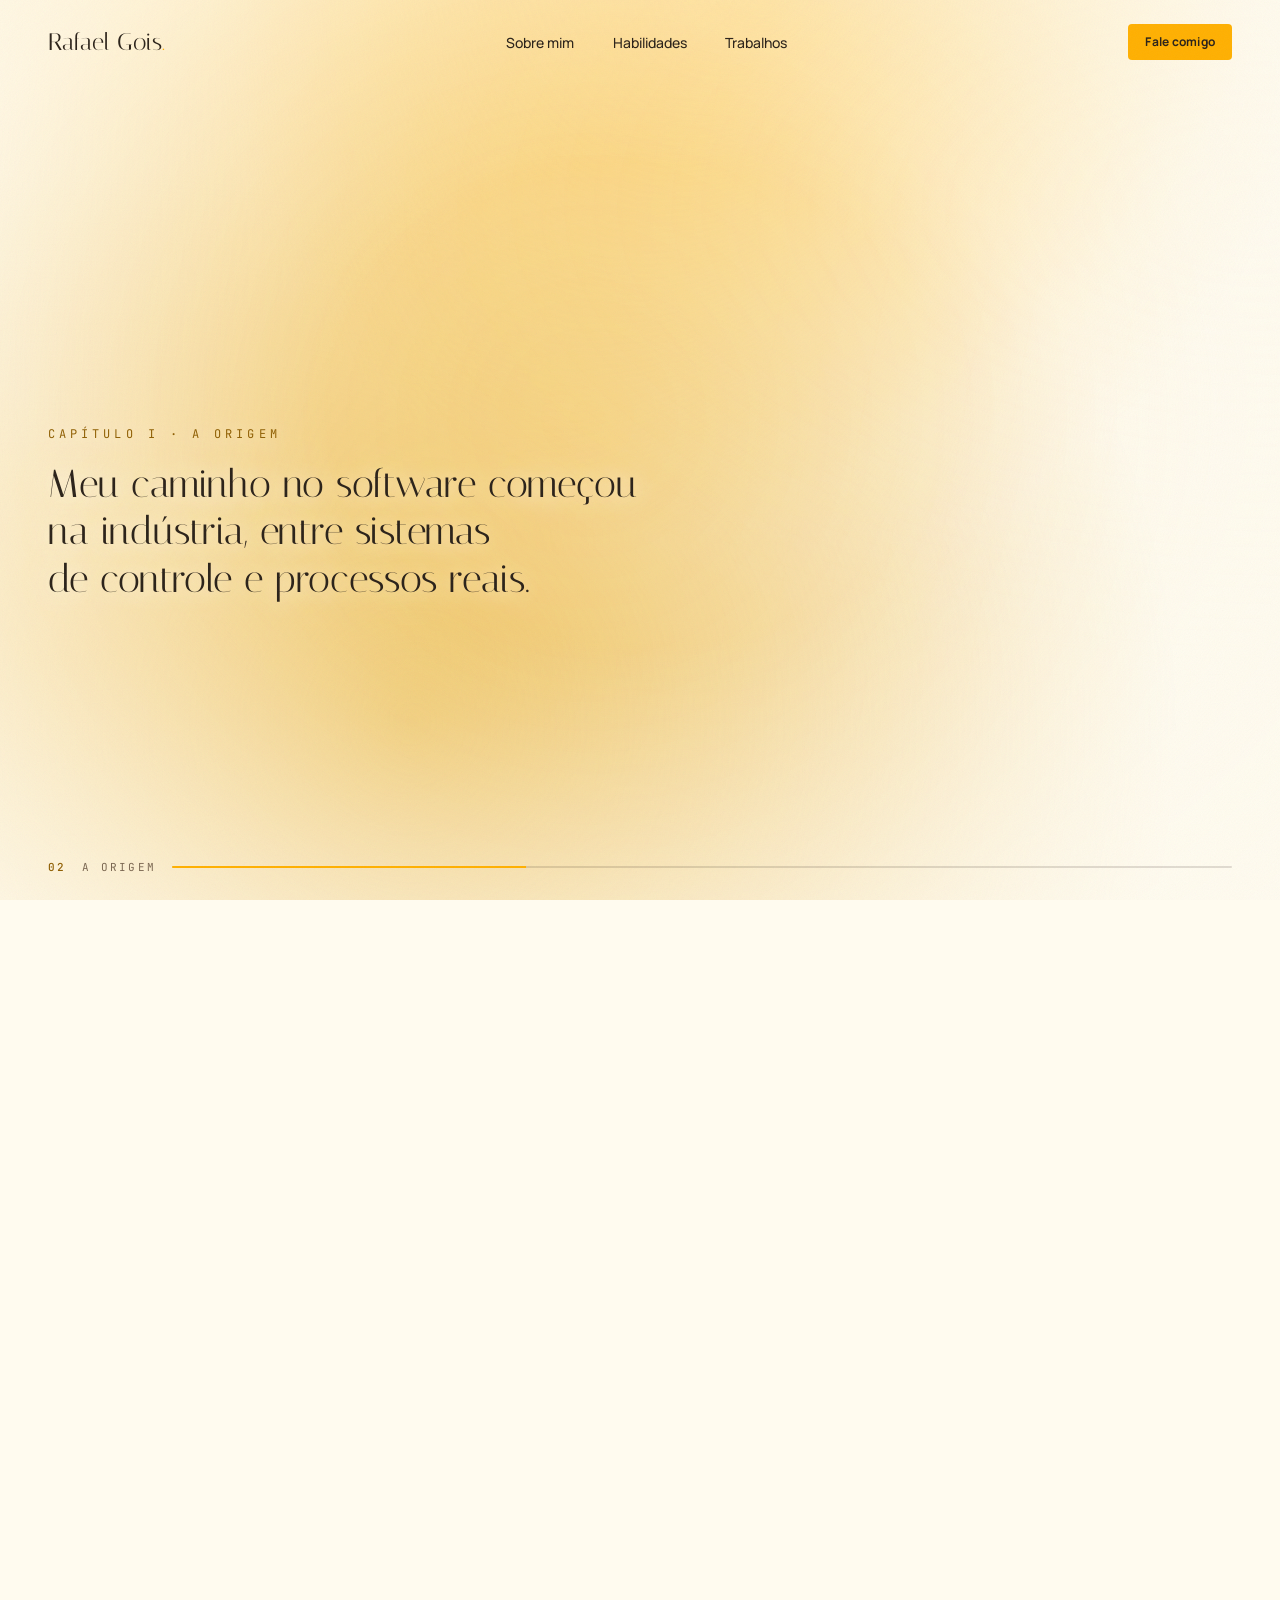
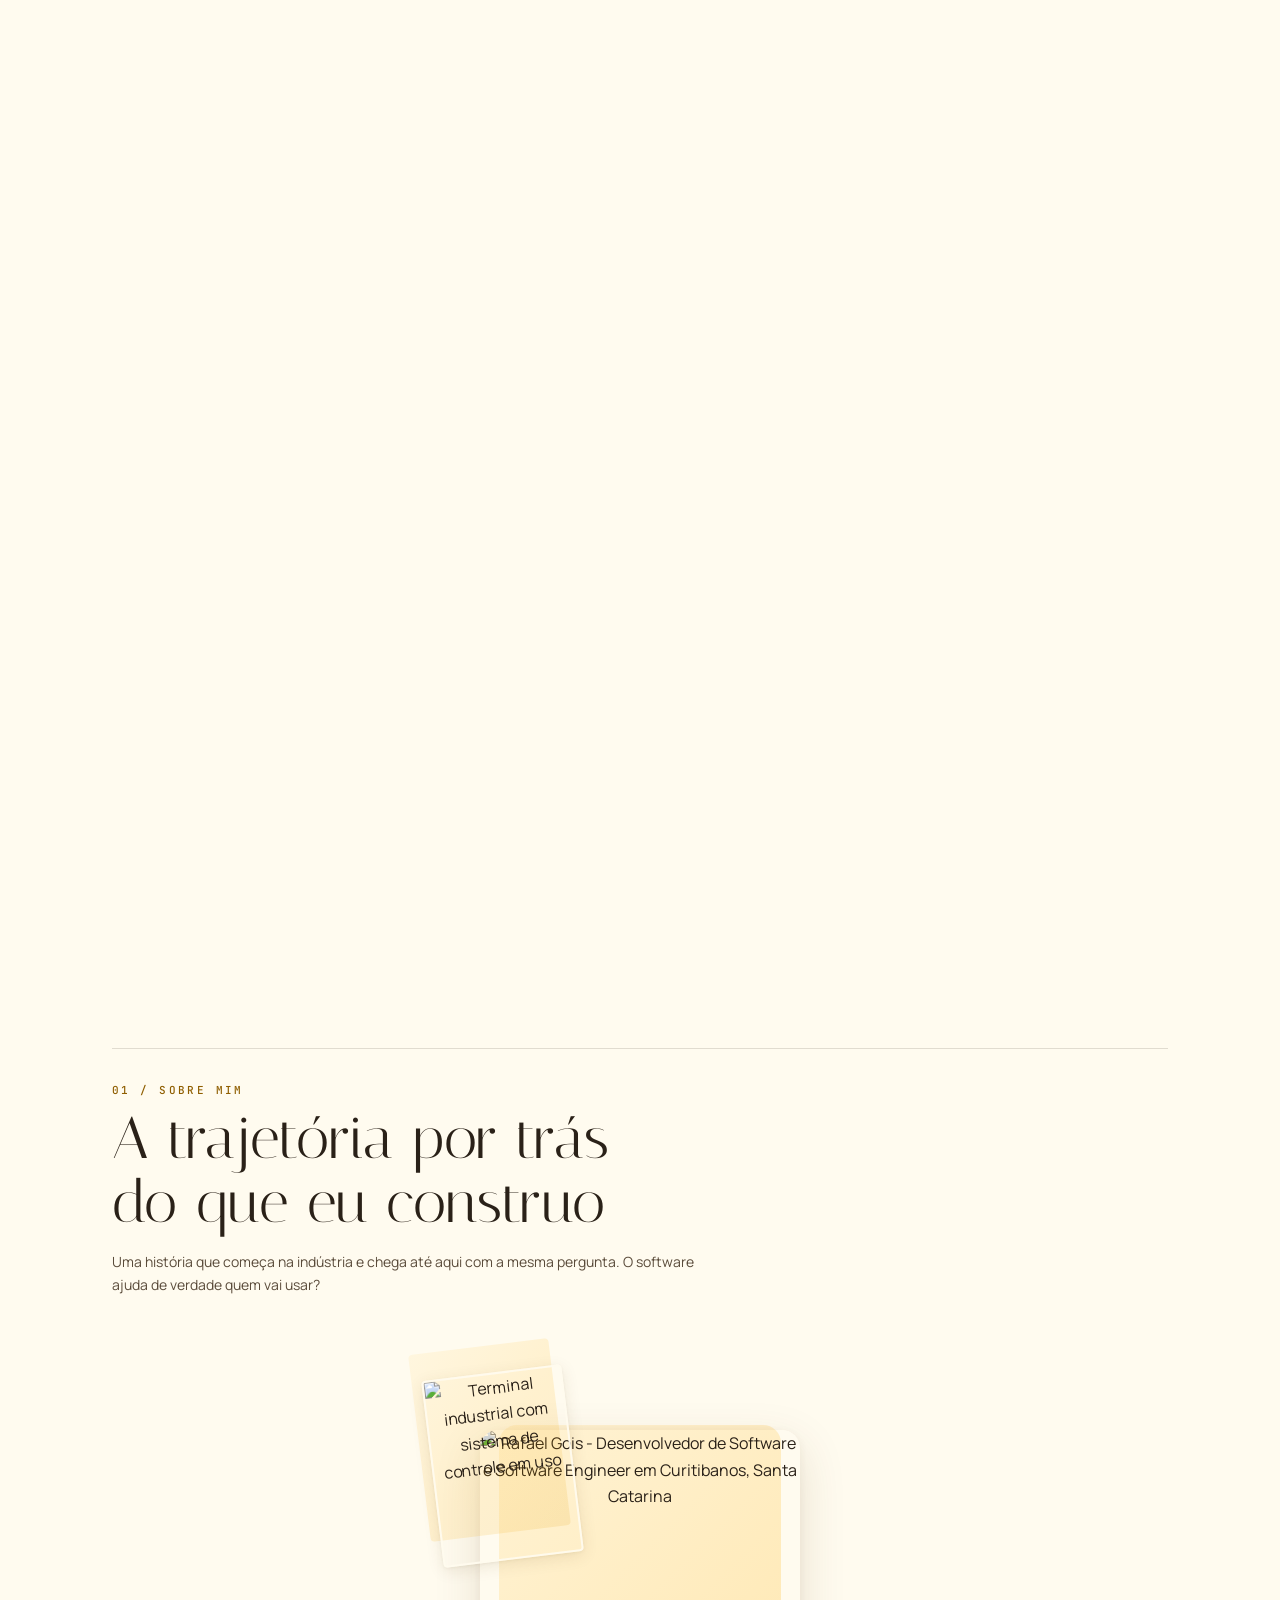
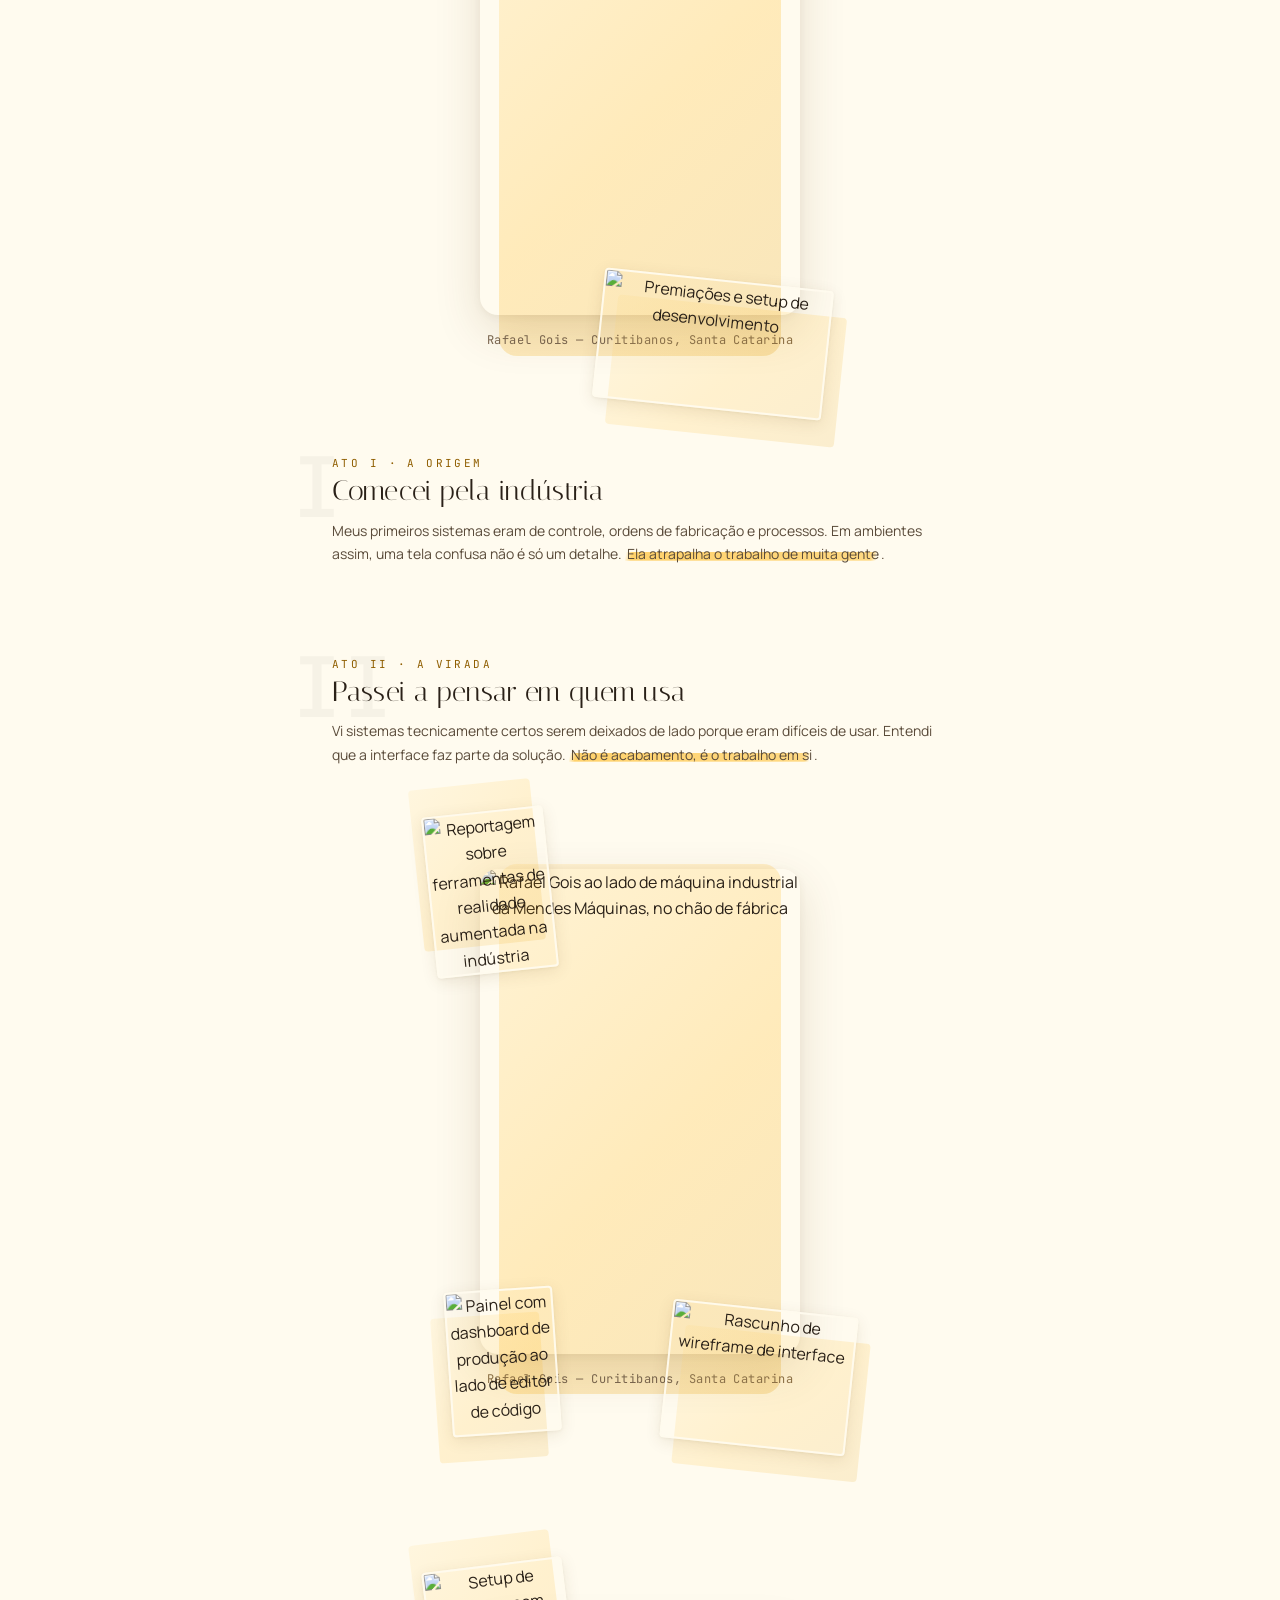
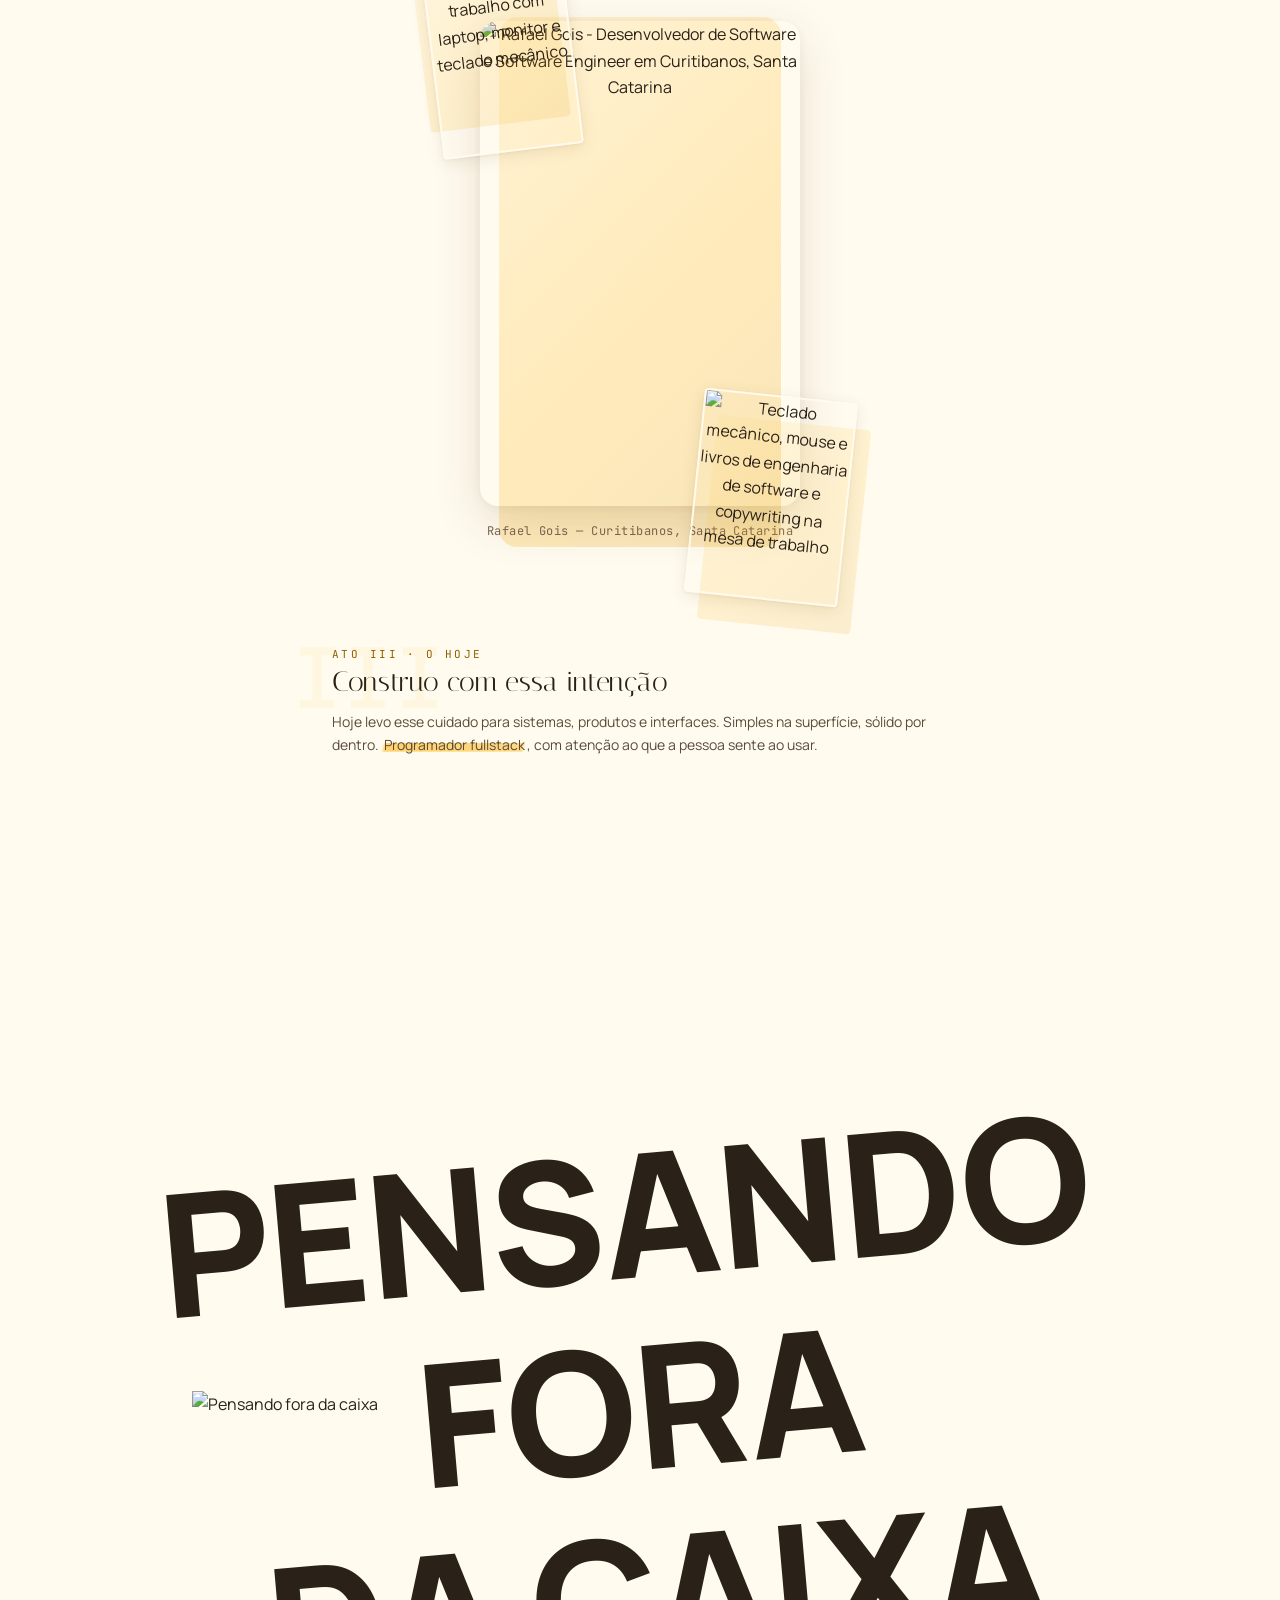
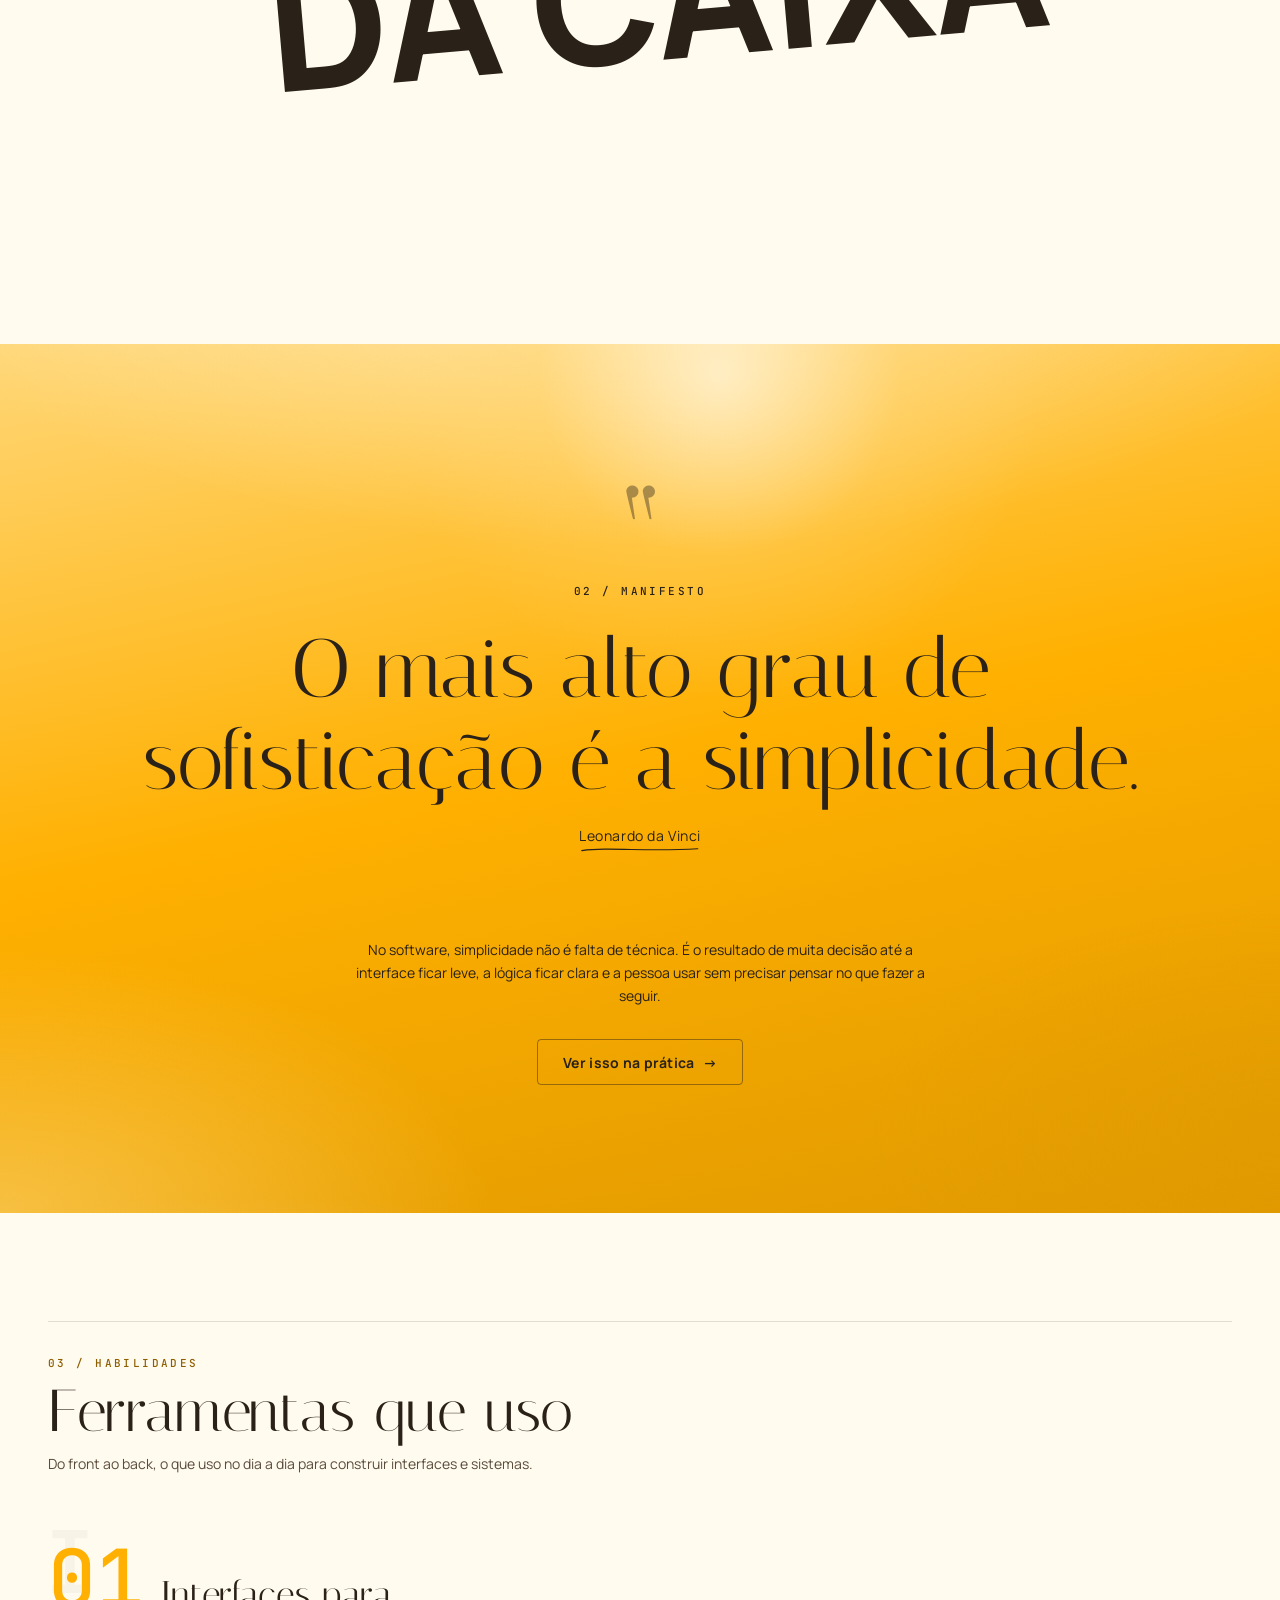
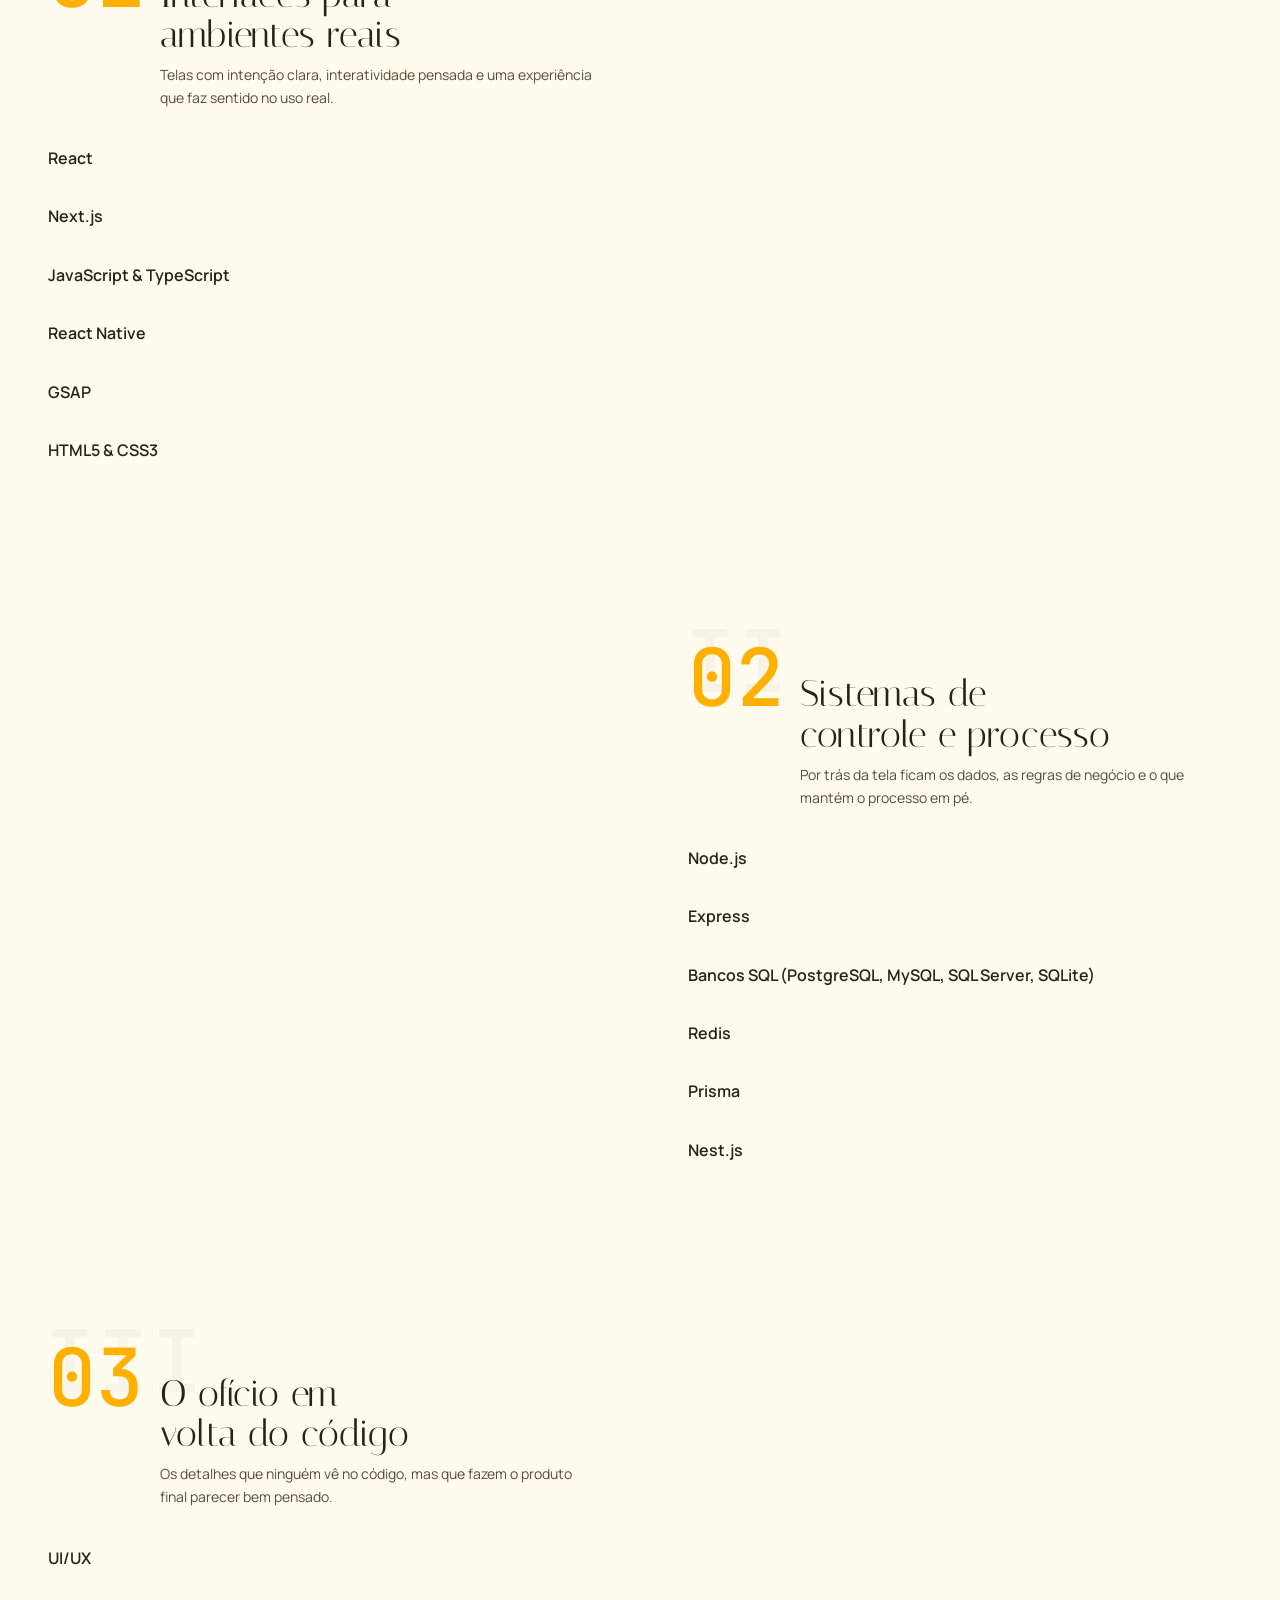
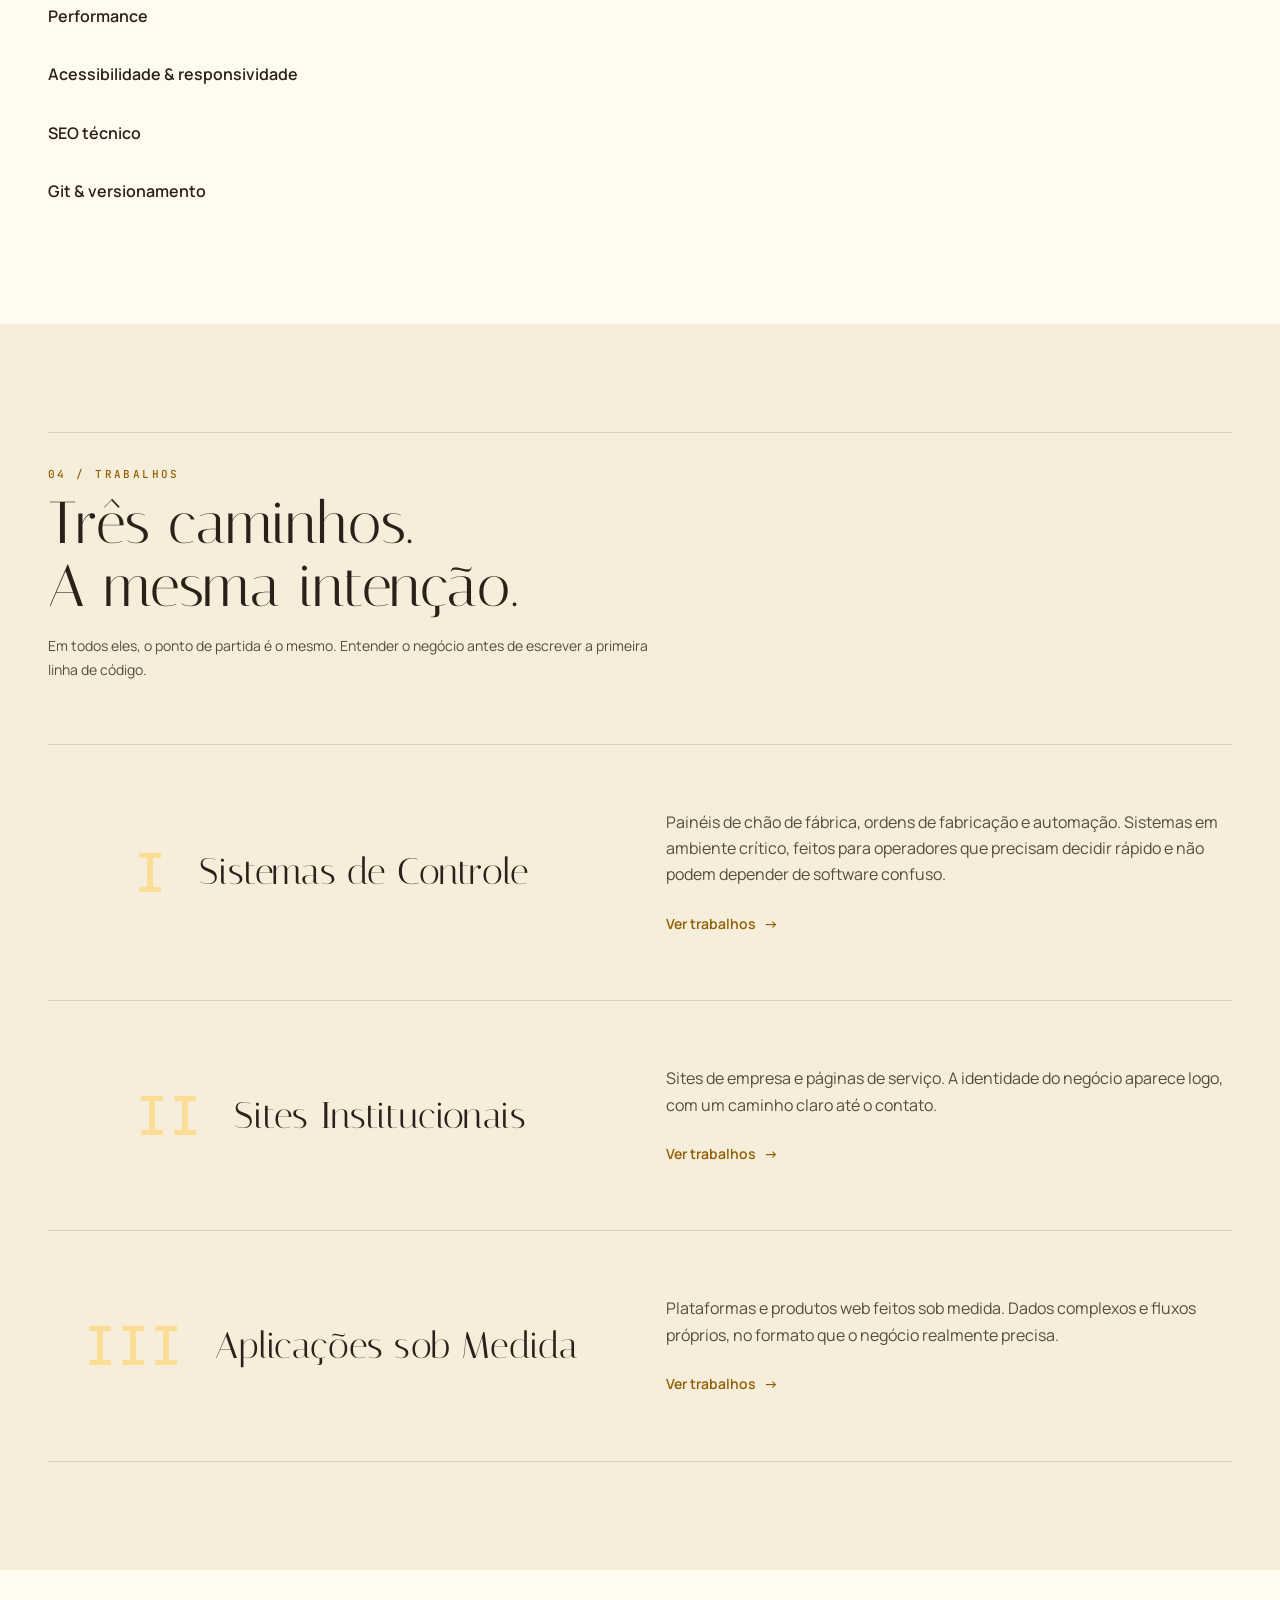
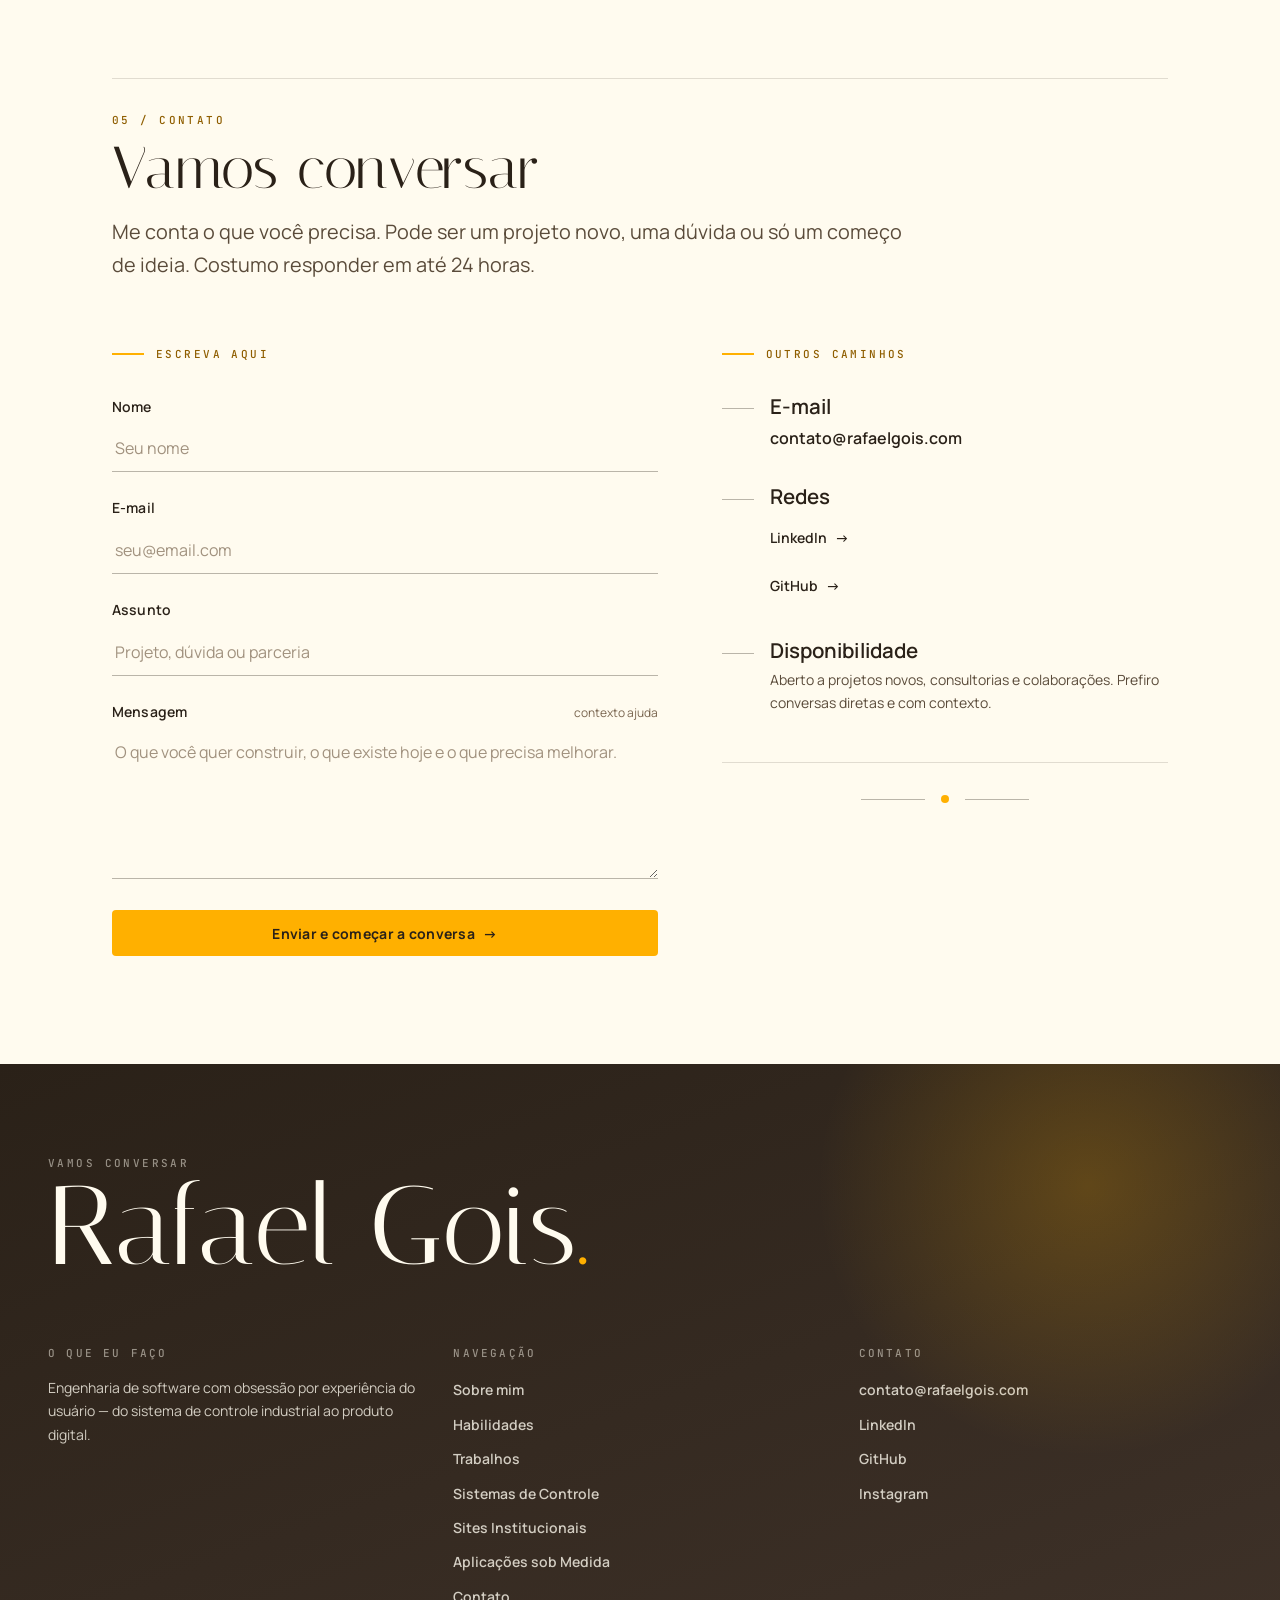
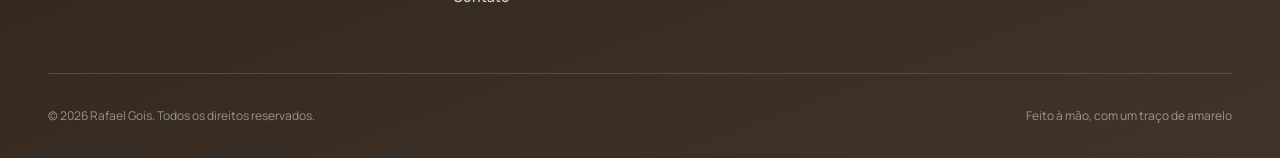
==== commit 7f8bce9e: "fix: hero in mobile layout animations" ====
--- a/index.html
+++ b/index.html
@@ -633,10 +633,7 @@
                   <ul class="skill-node__list">
                     <li class="skill-item"><span class="skill-item__name">Node.js</span></li>
                     <li class="skill-item"><span class="skill-item__name">Express</span></li>
-                    <li class="skill-item"><span class="skill-item__name">SQL Server</span></li>
-                    <li class="skill-item"><span class="skill-item__name">PostgreSQL</span></li>
-                    <li class="skill-item"><span class="skill-item__name">MySQL</span></li>
-                    <li class="skill-item"><span class="skill-item__name">SQLite</span></li>
+                    <li class="skill-item"><span class="skill-item__name">Bancos SQL (PostgreSQL, MySQL, SQL Server, SQLite)</span></li>
                     <li class="skill-item"><span class="skill-item__name">Redis</span></li>
                     <li class="skill-item"><span class="skill-item__name">Prisma</span></li>
                     <li class="skill-item"><span class="skill-item__name">Nest.js</span></li>
--- a/styles/ds.css
+++ b/styles/ds.css
@@ -603,8 +603,10 @@
 .hero-rest__name em { font-style: normal; position: relative; white-space: nowrap; display: inline-block; }
 .hero-rest__name .sig-stroke { position: absolute; left: 4%; bottom: -0.16em; width: 94%; z-index: -1; }
 /* No hero cinematográfico o traço é desenhado pelo progresso do scroll (site.js),
-   não pela animação CSS — por isso a transição fica desligada aqui. */
-.js .hero-rest__name .sig-stroke path { animation: none; }
+   não pela animação CSS — por isso a transição fica desligada aqui. No fluxo
+   mobile (.is-flow) não há motor por-frame, então a animação CSS via
+   .sig-stroke.is-drawn (disparada em buildHeroFlow) segue ativa. */
+.js .hero:not(.is-flow) .hero-rest__name .sig-stroke path { animation: none; }
 .hero-rest__role {
   margin-top: var(--sp-4);
   font-family: var(--font-mono);
@@ -698,6 +700,36 @@
   padding-inline: var(--gutter);
   margin-bottom: var(--sp-16);
 }
+/* Assinatura: ocupa quase a primeira tela inteira, como um cartão de abertura —
+   garante que o Capítulo I comece abaixo da dobra, revelado só ao rolar, em
+   vez de já entrar parcialmente visível no load. */
+.hero.is-flow .hero-chapter--rest {
+  min-height: 82svh;
+  display: flex;
+  align-items: center;
+  justify-content: center;
+}
+/* Pop de entrada da assinatura no load — puro CSS (não GSAP), para não
+   disputar opacity/transform/filter com o tween de saída escrubado pelo
+   scroll em buildHeroFlow (site.js). Roda uma vez e termina antes de o
+   usuário rolar até o ponto em que a saída começa a agir. */
+.hero.is-flow .hero-chapter--rest > div {
+  animation: heroRestIn 900ms var(--ease-gesture) 150ms backwards;
+}
+@keyframes heroRestIn {
+  from { opacity: 0; transform: translateY(24px); filter: blur(6px); }
+  to   { opacity: 1; transform: translateY(0); filter: blur(0); }
+}
+/* Capítulos I–III em fluxo: cada um ocupa boa parte da tela, um de cada vez,
+   para que a entrada/saída (site.js) tenha espaço para ser lida em vez de
+   os três ficarem empilhados e visíveis ao mesmo tempo. */
+.hero.is-flow .hero-chapter[data-chapter]:not(.hero-chapter--rest) {
+  min-height: 62svh;
+  display: flex;
+  align-items: center;
+  justify-content: center;
+}
+.hero.is-flow .hero-chapter[data-chapter] > div { width: 100%; }
 .hero.is-flow .hero__rig { inset: 0; }
 .hero.is-flow .hero__hud,
 .hero.is-flow .hero__cue,
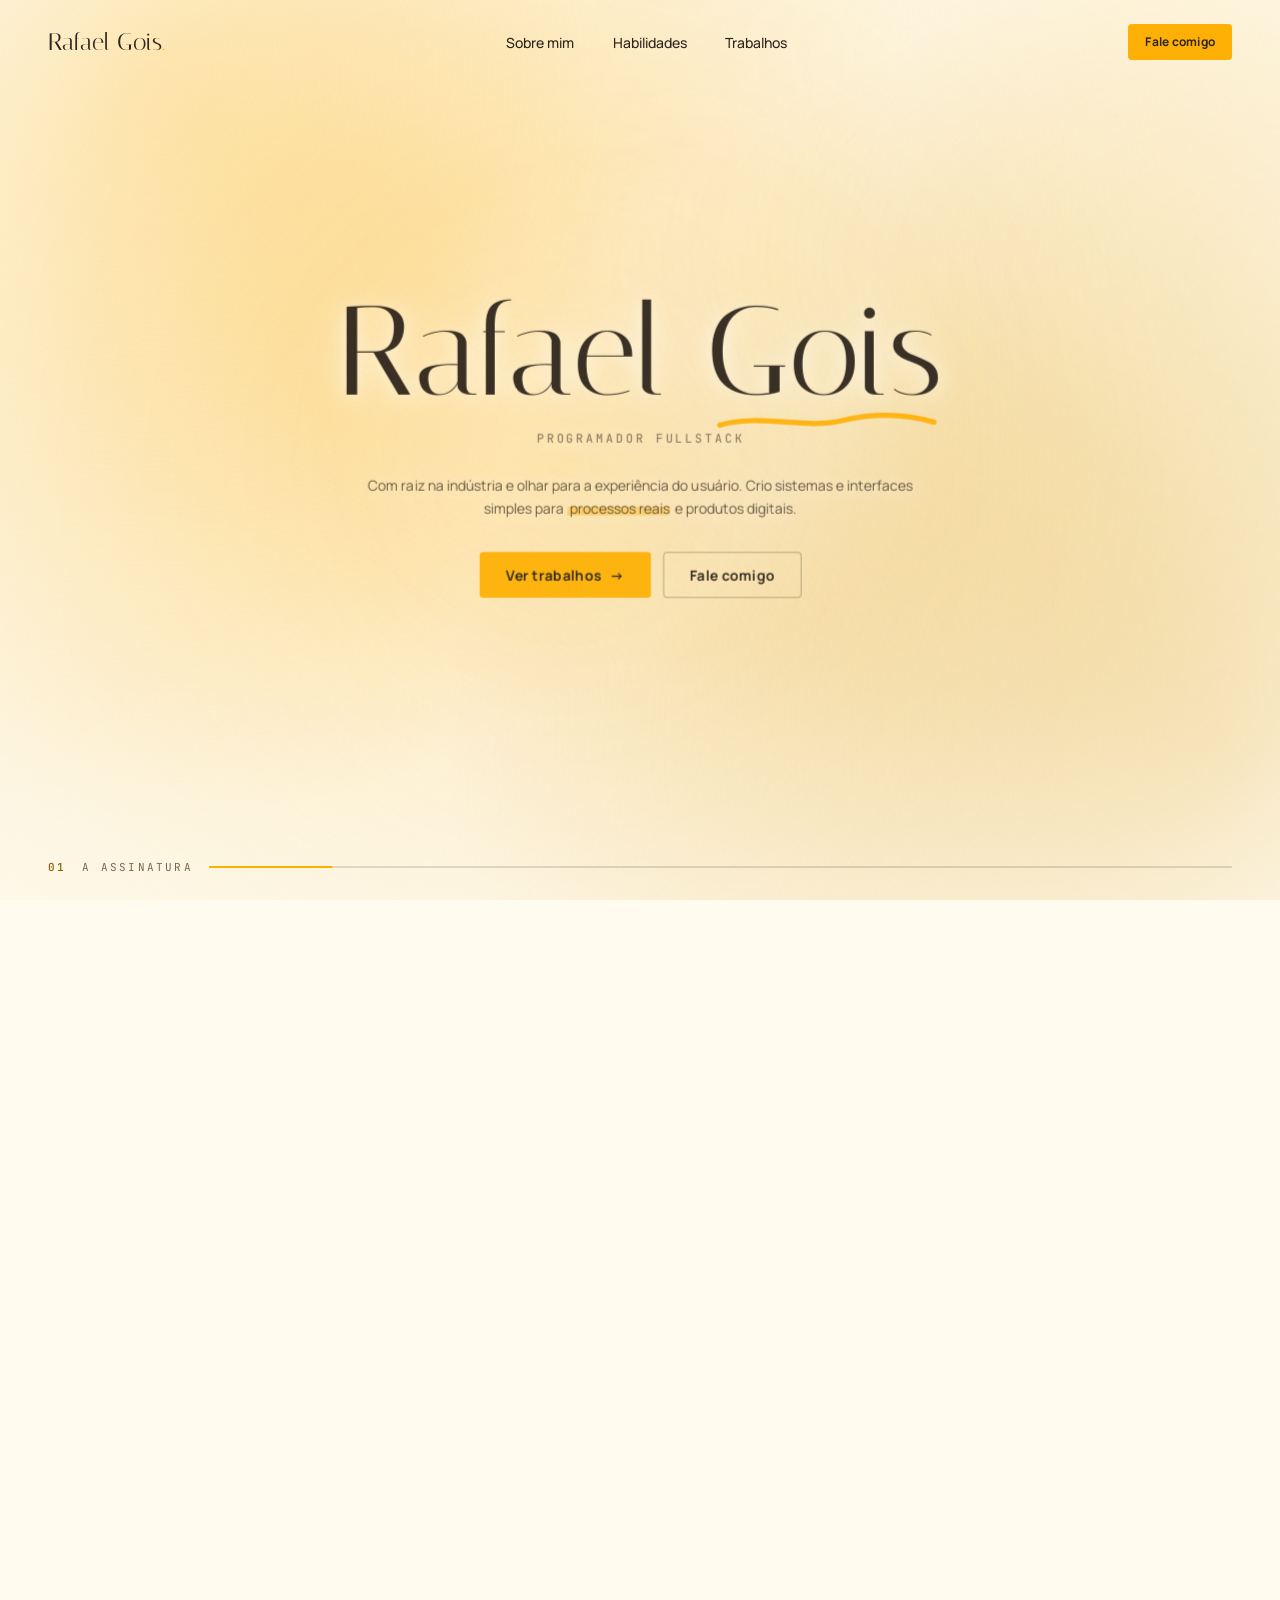
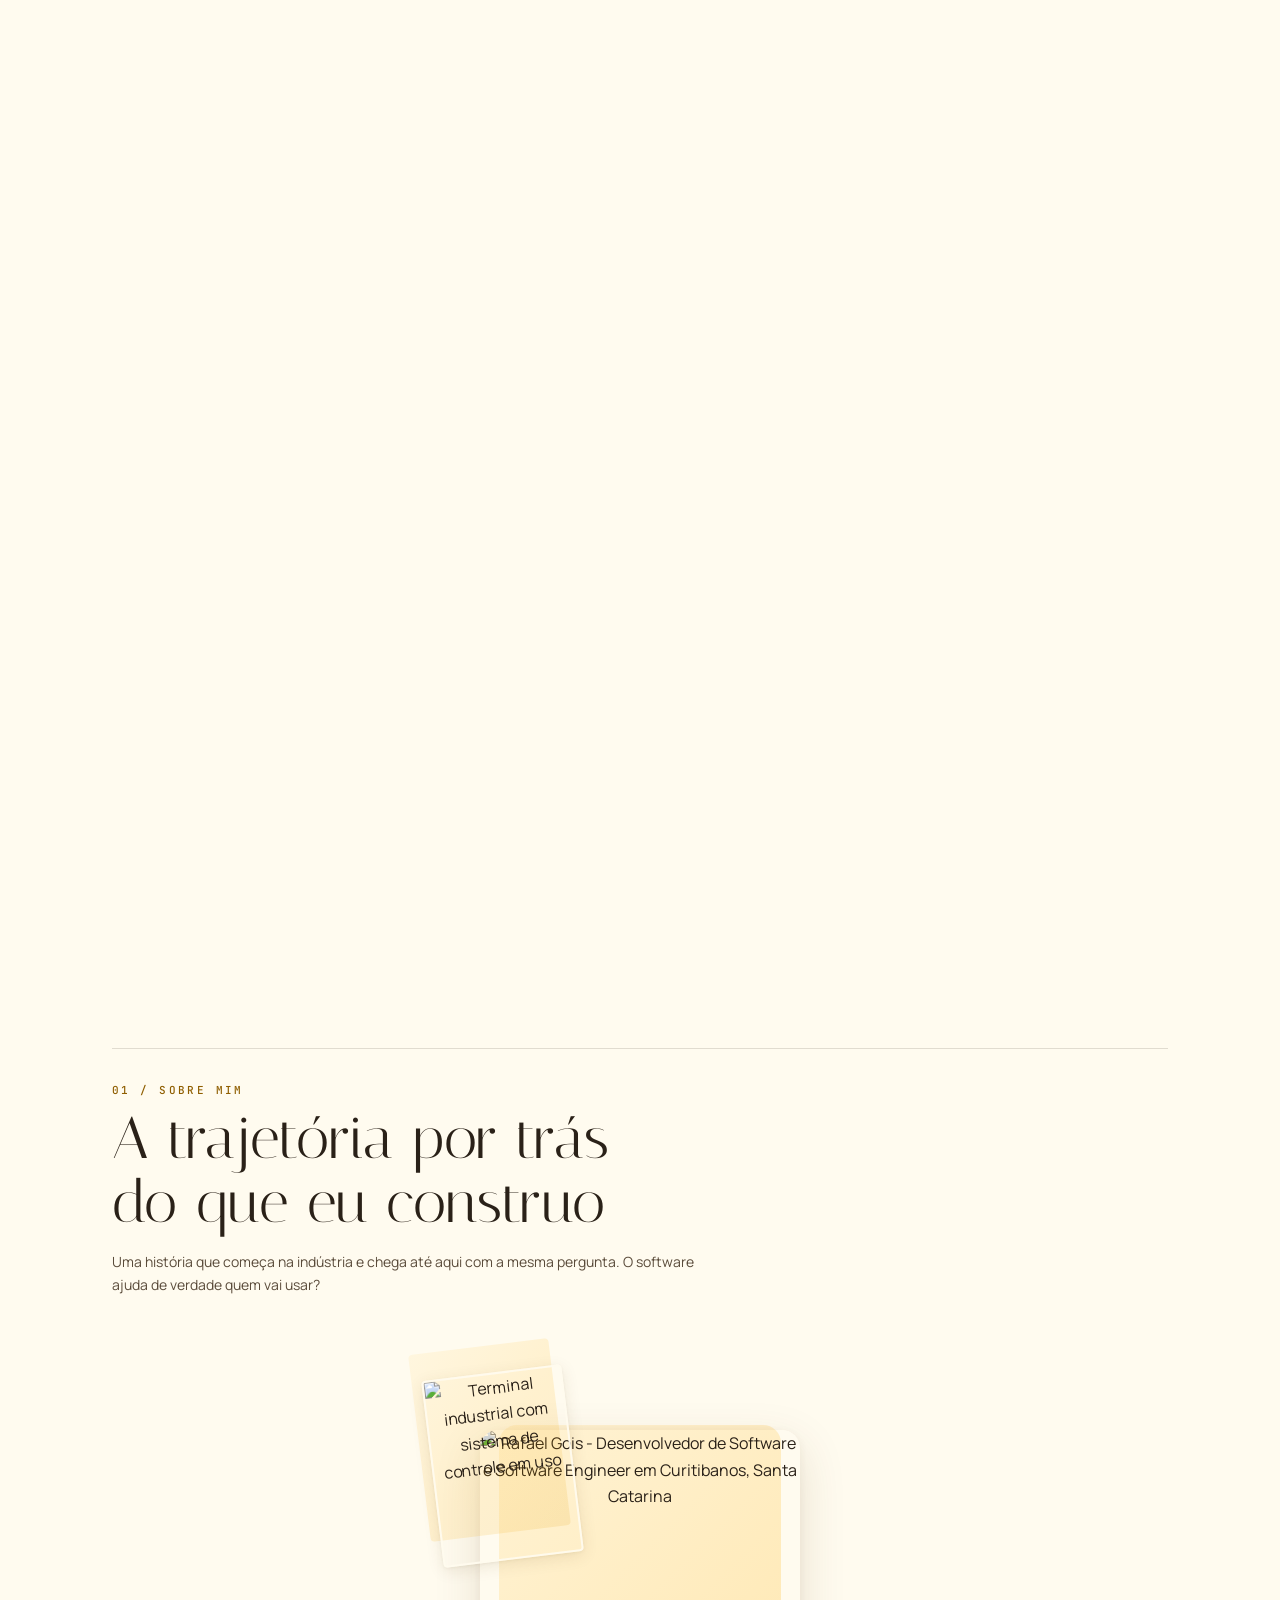
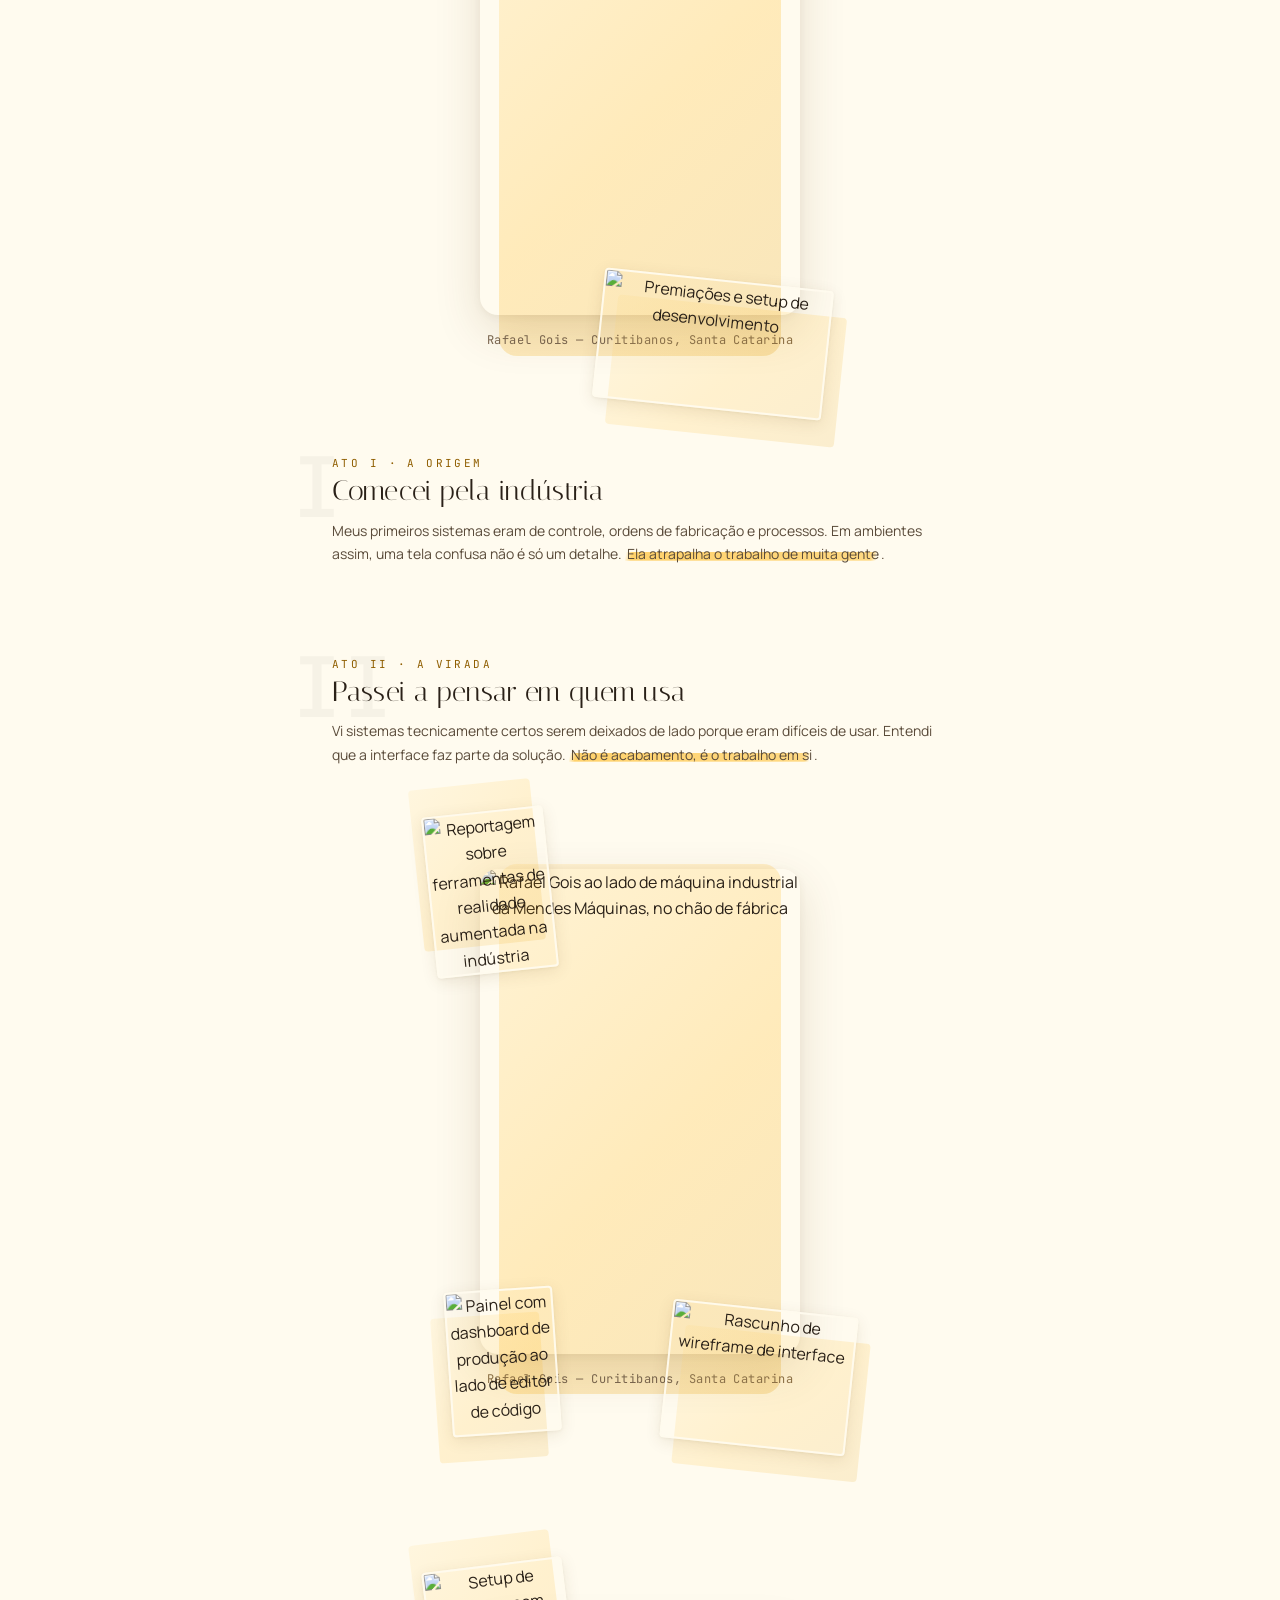
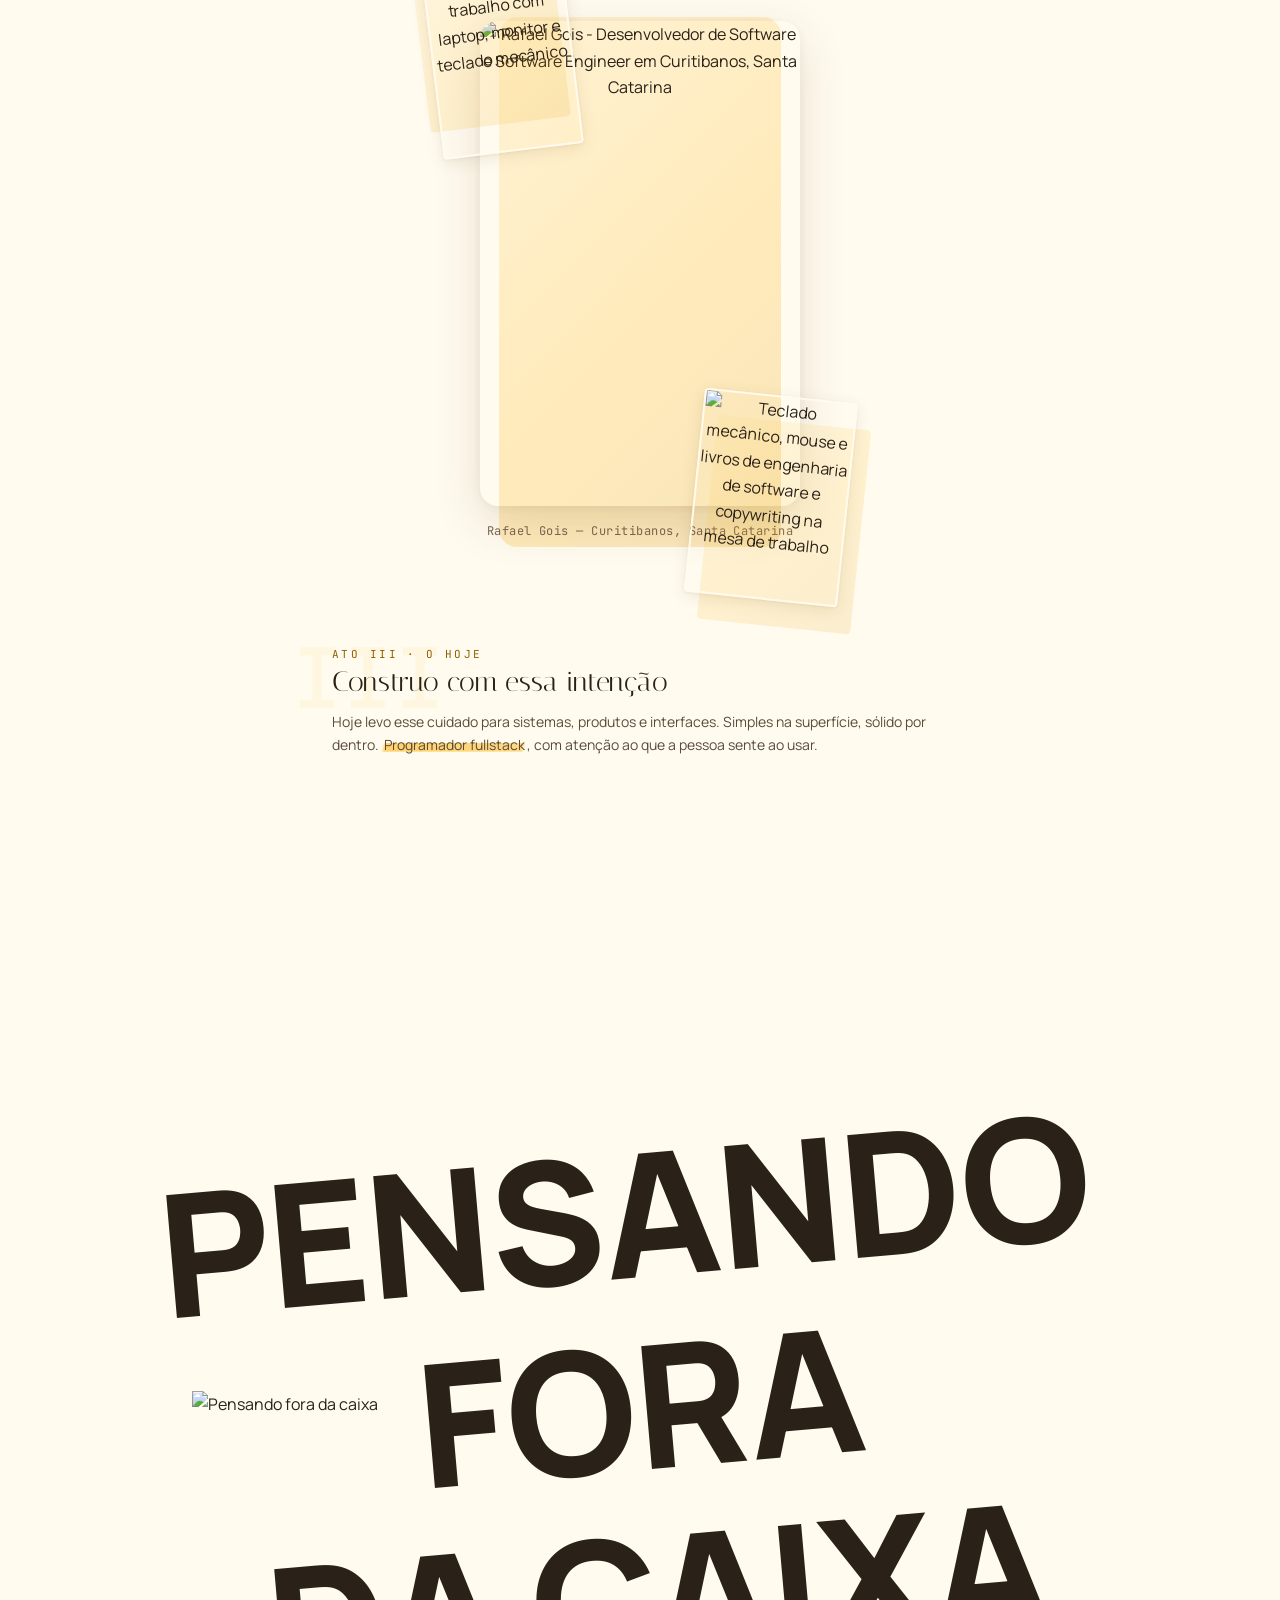
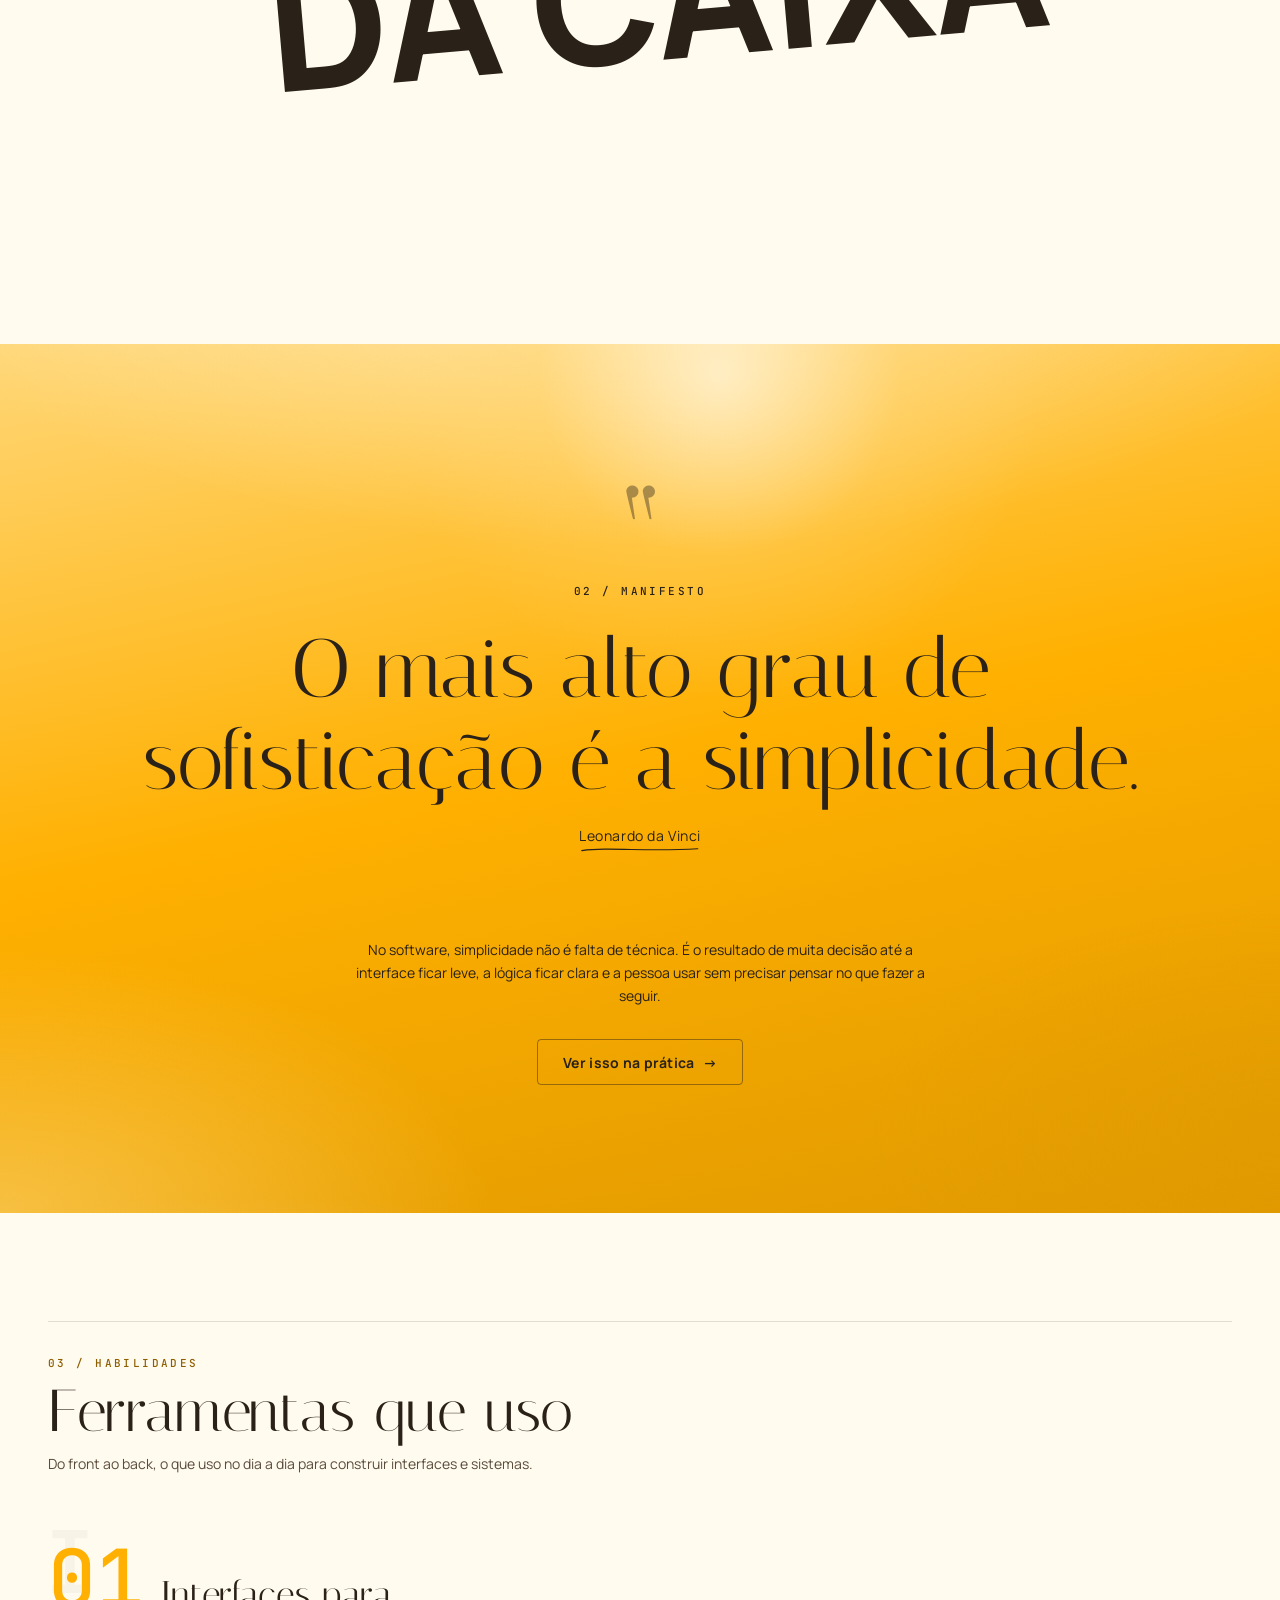
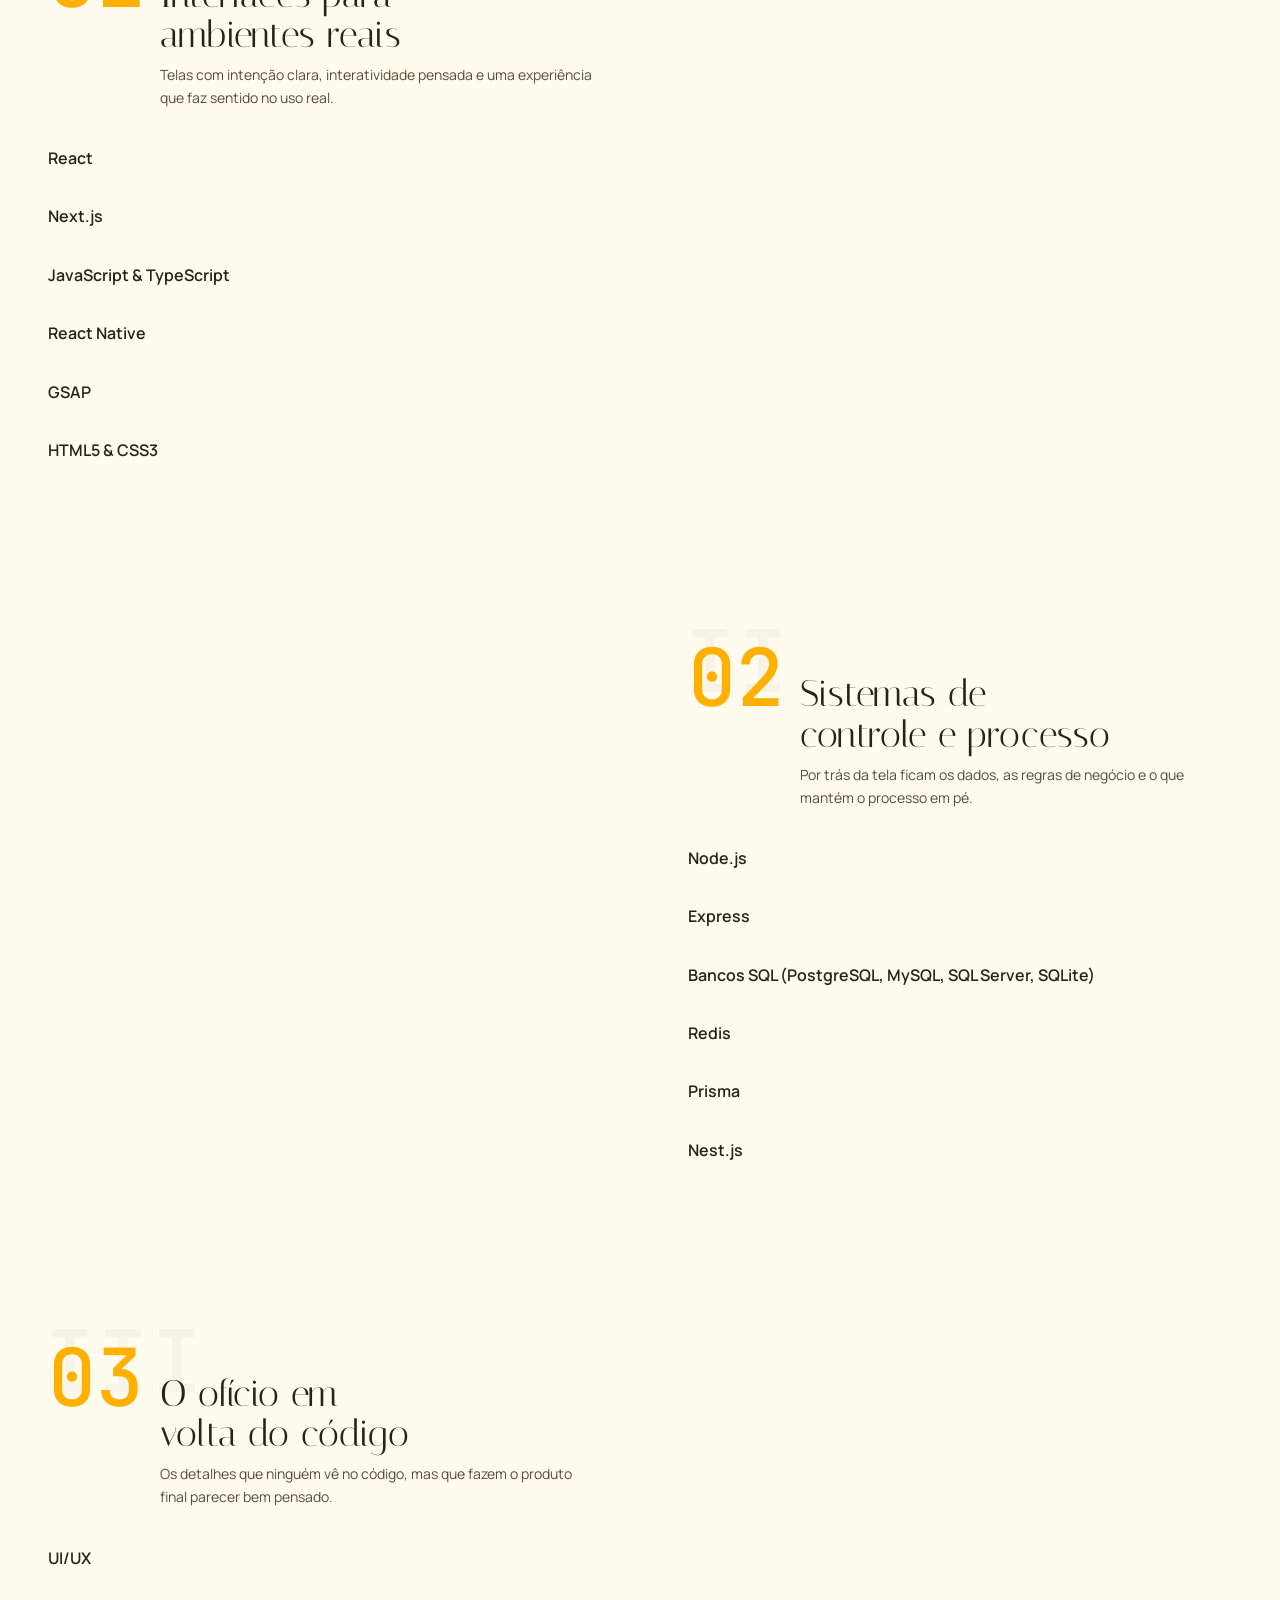
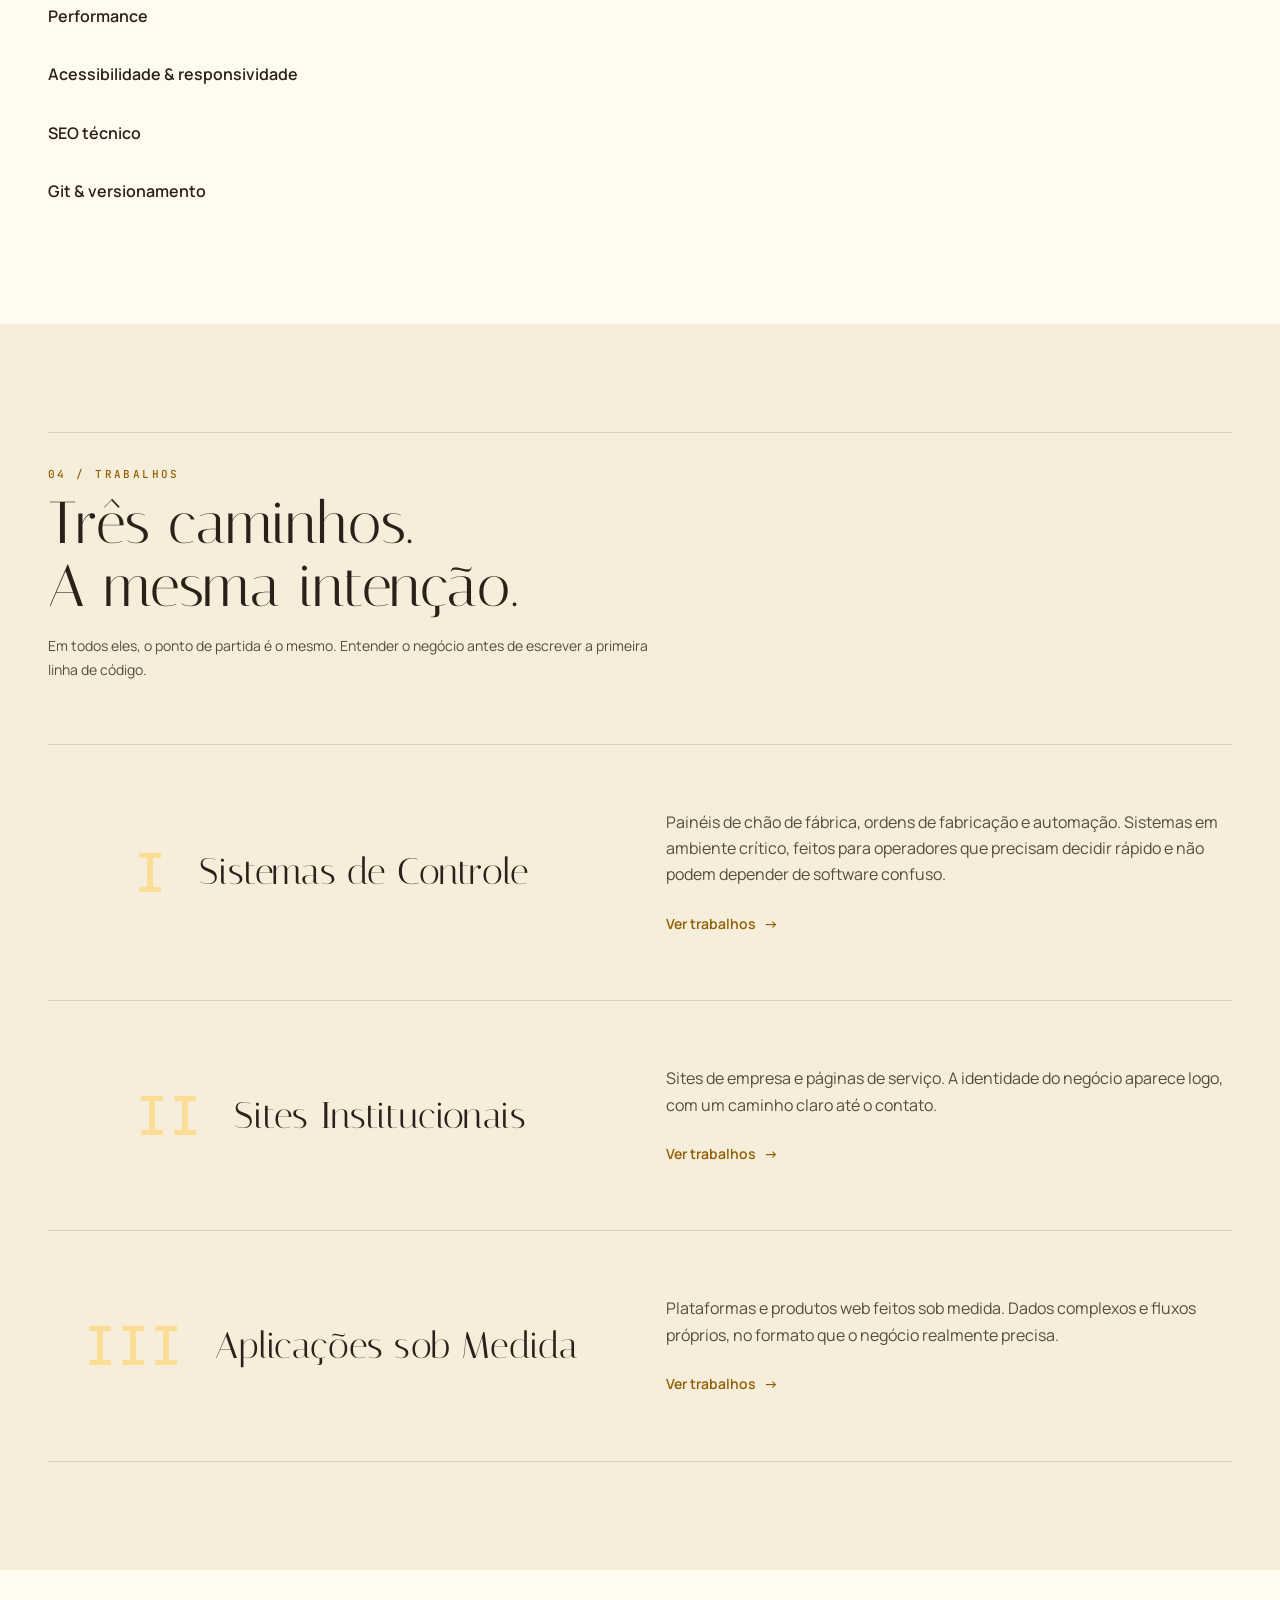
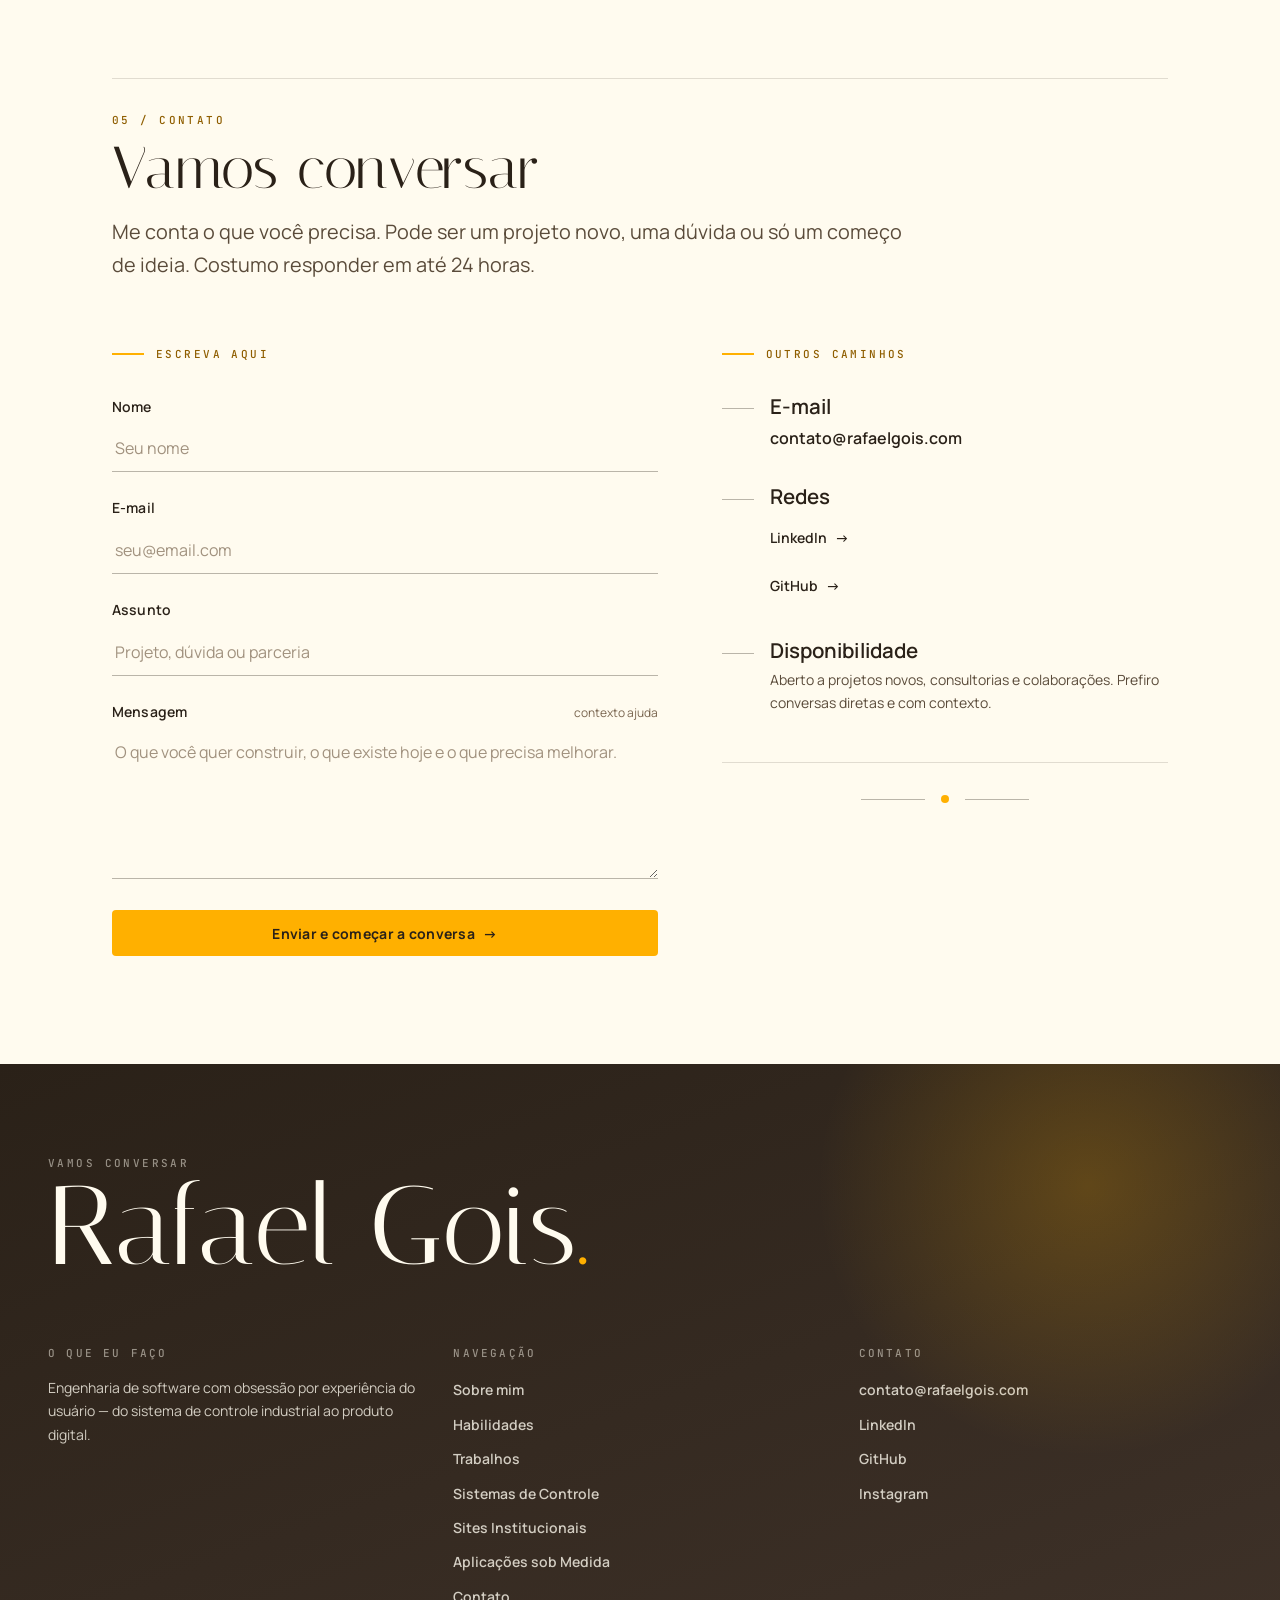
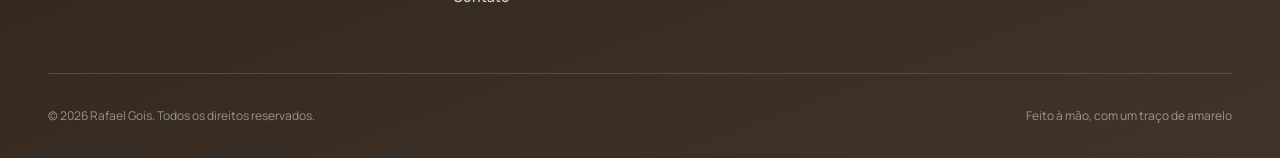
==== commit 5b0f0c5c: "fix: reset page-wipe overlay on bfcache restore after back navigation Clicking a work link grows the" ====
--- a/index.html
+++ b/index.html
@@ -861,6 +861,14 @@
       </section>
     </main>
 
+    <!-- Transição em tela cheia ao sair para uma página de trabalhos (ver
+         initWorkRowWipe em site.js): fica fora do <main> de propósito — um
+         ancestral com transform ([data-reveal] dentro do <main>) criaria um
+         novo "containing block" e quebraria o position:fixed contra a
+         viewport real. Mesmo elemento/efeito do carrossel de cases em
+         sites-institucionais.html (ver .case-wipe em ds.css). -->
+    <div class="case-wipe" id="page-wipe" aria-hidden="true"></div>
+
     <!-- ═══════════════ FOOTER ═══════════════ -->
     <footer class="site-footer">
       <div class="wrap wrap--wide site-footer__inner">
--- a/styles/ds.css
+++ b/styles/ds.css
@@ -1248,19 +1248,21 @@
 }
 
 /* ─── 13. MANIFESTO — a seção 100% âmbar ────────────────────────────────── */
-.manifesto {
-  position: relative;
-  z-index: var(--z-section);
+.manifesto, .work-hero {
   isolation: isolate;
-  overflow: hidden;
-  padding-block: clamp(var(--sp-24), 16vh, var(--sp-32));
   background:
     radial-gradient(ellipse 110% 70% at 50% -15%, rgba(255, 253, 247, 0.5) 0%, transparent 55%),
     radial-gradient(ellipse 70% 55% at 0% 100%, rgba(255, 215, 120, 0.55) 0%, transparent 55%),
     radial-gradient(ellipse 65% 50% at 100% 90%, rgba(224, 154, 0, 0.55) 0%, transparent 50%),
     linear-gradient(168deg, var(--color-amber-soft) 0%, var(--color-amber) 48%, var(--color-amber-deep) 100%);
 }
-.manifesto::before {
+.manifesto {
+  position: relative;
+  z-index: var(--z-section);
+  overflow: hidden;
+  padding-block: clamp(var(--sp-24), 16vh, var(--sp-32));
+}
+.manifesto::before, .work-hero::before {
   content: "";
   position: absolute;
   inset: -35% -15% auto 30%;
@@ -1276,7 +1278,7 @@
   z-index: 0;
   animation: manifestoGlow 14s var(--ease-breath) infinite alternate;
 }
-.manifesto::after {
+.manifesto::after, .work-hero::after {
   content: "";
   position: absolute;
   inset: auto -20% -45% -20%;
@@ -1584,13 +1586,25 @@
 .work-row:hover .work-row__cta { color: var(--color-amber); }
 .work-row:hover .work-row__cta .btn__arrow { transform: translateX(5px); }
 
-/* ─── 15b. PROJETOS — cases (reservado: entra nas futuras subpáginas de
-     categoria, não é mais usado na home — ver docs/dobra-trabalhos.md) ──── */
-.cases { display: grid; gap: clamp(var(--sp-24), 14vh, var(--sp-32)); }
-.case { display: grid; gap: var(--sp-8); }
+/* ─── 15b. PROJETOS — carrossel de cases ──────────────────────────────────
+   Um case por tela: .cases__viewport rola na horizontal com scroll-snap
+   nativo (funciona de fábrica em touch/trackpad), e .cases__nav dá o
+   controle explícito — as duas setas + contador que a dobra pediu. Ver
+   initCasesCarousel em reveal.js (sincroniza contador/estado das setas
+   com o scroll, e faz as setas rolarem um card por vez). */
+.cases { display: grid; gap: clamp(var(--sp-8), 4vw, var(--sp-12)); }
+.cases__viewport {
+  overflow-x: auto;
+  scroll-snap-type: x mandatory;
+  scroll-behavior: smooth;
+  scrollbar-width: none;
+  -ms-overflow-style: none;
+}
+.cases__viewport::-webkit-scrollbar { display: none; }
+.cases__track { display: flex; }
+.case { flex: 0 0 100%; min-width: 0; display: grid; gap: var(--sp-8); scroll-snap-align: start; }
 @media (min-width: 900px) {
   .case { grid-template-columns: repeat(2, minmax(0, 1fr)); align-items: center; gap: clamp(var(--sp-8), 4vw, var(--sp-16)); }
-  .case--flip .case__visual { order: -1; }
 }
 .case__problem {
   font-family: var(--font-display);
@@ -1605,15 +1619,27 @@
 .case:hover .case__rule { width: 4rem; }
 .case__num { font-family: var(--font-mono); font-size: var(--text-caption); letter-spacing: 0.18em; color: var(--color-ink-mute); }
 .case__name { margin-top: var(--sp-6); font-family: var(--font-body); font-weight: 700; font-size: var(--text-h5); }
-.case__result {
-  margin-top: var(--sp-4);
+/* Bullets do case (ver imagem de referência) — pontinho âmbar em vez do
+   marcador padrão do navegador, mesma cor de acento do resto da dobra. */
+.case__points { margin-top: var(--sp-6); display: grid; gap: var(--sp-2); }
+.case__points li {
+  position: relative;
   padding-left: var(--sp-4);
-  border-left: 2px solid var(--color-amber);
-  font-size: var(--text-body-sm);
-  font-weight: 600;
-  color: var(--color-amber-ink);
-}
-.case__stack { display: flex; flex-wrap: wrap; gap: var(--sp-2); margin-top: var(--sp-4); }
+  color: var(--color-ink-soft);
+  font-size: var(--text-body);
+  line-height: 1.5;
+}
+.case__points li::before {
+  content: "";
+  position: absolute;
+  left: 0.15rem;
+  top: 0.6em;
+  width: 6px;
+  height: 6px;
+  border-radius: 50%;
+  background: var(--color-amber);
+}
+.case__stack { display: flex; flex-wrap: wrap; gap: var(--sp-2); margin-top: var(--sp-6); }
 .case__actions { margin-top: var(--sp-4); }
 .case__visual { position: relative; }
 .case__frame {
@@ -1630,18 +1656,576 @@
    logo e a navegação, justamente o que o case precisa mostrar. */
 .case__frame img { width: 100%; height: 100%; object-fit: contain; object-position: center; }
 
-.cases__closing {
-  margin-top: clamp(var(--sp-16), 10vh, var(--sp-24));
-  padding: clamp(var(--sp-8), 5vw, var(--sp-16));
-  border-radius: var(--radius-lg);
+/* Case mockado (sem projeto real ainda): mesma moldura, sem screenshot —
+   uma barra de "navegador" fake + rótulo, honesto sobre ser placeholder
+   em vez de fingir uma tela que não existe. */
+.case__frame--mock {
+  display: flex;
+  flex-direction: column;
+  align-items: center;
+  justify-content: center;
+  gap: var(--sp-3);
+  background: linear-gradient(160deg, var(--color-cream-dark) 0%, var(--color-paper) 100%);
+}
+.case__frame-bar {
+  position: absolute;
+  top: 0; left: 0; right: 0;
+  height: 2rem;
+  border-bottom: 1px solid var(--color-line);
   background: var(--color-paper);
+}
+.case__frame-bar::before {
+  content: "";
+  position: absolute;
+  left: var(--sp-3);
+  top: 50%;
+  width: 6px;
+  height: 6px;
+  border-radius: 50%;
+  background: var(--color-line-strong);
+  box-shadow: 12px 0 var(--color-line-strong), 24px 0 var(--color-line-strong);
+  transform: translateY(-50%);
+}
+.case__frame-label {
+  font-family: var(--font-mono);
+  font-size: var(--text-caption);
+  letter-spacing: 0.12em;
+  text-transform: uppercase;
+  color: var(--color-ink-mute);
+}
+
+/* Transição "wipe" ao trocar de case pelas setas — mesmo princípio da
+   animação de confirmação de compra do Mercado Livre: um círculo cresce a
+   partir do botão clicado até cobrir a tela inteira, o case troca por
+   baixo enquanto ela está coberta, e o círculo só se apaga depois — quando
+   ele some, quem olha já está vendo o próximo case. Escala/posição são
+   controladas via GSAP inline (initCasesWipe, reveal.js); aqui só o
+   estado de repouso. */
+.case-wipe {
+  position: fixed;
+  top: 0;
+  left: 0;
+  width: 2.5rem;
+  height: 2.5rem;
+  margin-top: -1.25rem;
+  margin-left: -1.25rem;
+  border-radius: 50%;
+  background: var(--color-amber);
+  transform: scale(0);
+  opacity: 1;
+  pointer-events: none;
+  z-index: 950;
+  will-change: transform, opacity;
+}
+
+.cases__nav {
+  display: flex;
+  align-items: center;
+  justify-content: center;
+  gap: var(--sp-6);
+  margin-top: clamp(var(--sp-4), 3vw, var(--sp-6));
+}
+.cases__arrow {
+  display: inline-flex;
+  align-items: center;
+  justify-content: center;
+  width: 2.75rem;
+  height: 2.75rem;
+  flex-shrink: 0;
+  border-radius: var(--radius-full);
+  border: 1px solid var(--color-line-strong);
+  background: var(--color-cream);
+  color: var(--color-ink);
+  font-size: 1.1rem;
+  line-height: 1;
+  transition: background var(--dur-fast) var(--ease-gesture), border-color var(--dur-fast) var(--ease-gesture), transform var(--dur-fast) var(--ease-gesture);
+}
+.cases__arrow:hover:not(:disabled) { background: var(--color-amber); border-color: var(--color-amber); transform: translateY(-2px); }
+.cases__arrow:disabled { opacity: 0.3; pointer-events: none; }
+.cases__count { font-family: var(--font-mono); font-size: var(--text-caption); letter-spacing: 0.18em; color: var(--color-ink-mute); }
+.cases__count #cases-current { color: var(--color-amber-ink); font-weight: 600; }
+
+/* ─── STACK TÍPICA — preenchimento de fundo da dobra ──────────────────────
+   A dobra é só texto + grade, sem foto — reaproveita o vocabulário que o
+   resto do site já usa pra dar corpo a uma seção "vazia": o glow radial
+   âmbar pontual de .closing-cta/.reason-scroll__light (dois, em cantos
+   opostos, pra dar profundidade sem virar um flood só) e um glifo-fantasma
+   gigante e quase invisível (mesmo motivo de .deliver-mod__watermark /
+   .stack-cell__watermark, só que em escala de seção): um "</>" de código,
+   coerente com o assunto da dobra ("como eu construo"). Tudo abaixo do
+   conteúdo (z-index 0) e não-interativo. */
+.stack-section { position: relative; overflow: hidden; }
+.stack-section > .wrap { position: relative; z-index: 1; }
+
+.stack-section__glow {
+  position: absolute;
+  z-index: 0;
+  pointer-events: none;
+  top: -12%;
+  left: -8%;
+  width: min(46vw, 34rem);
+  aspect-ratio: 1;
+  border-radius: 50%;
+  background: radial-gradient(circle, rgba(255, 176, 0, 0.16) 0%, transparent 68%);
+}
+.stack-section__glow--alt {
+  top: auto;
+  left: auto;
+  bottom: -18%;
+  right: -10%;
+  width: min(50vw, 38rem);
+  background: radial-gradient(circle, rgba(255, 215, 120, 0.22) 0%, transparent 70%);
+}
+
+.stack-section__glyph {
+  position: absolute;
+  z-index: 0;
+  top: -6%;
+  right: -6%;
+  font-family: var(--font-mono);
+  font-weight: 500;
+  font-size: clamp(9rem, 5rem + 14vw, 18rem);
+  line-height: 1;
+  color: var(--color-ink);
+  opacity: 0.028;
+  pointer-events: none;
+  user-select: none;
+  white-space: nowrap;
+}
+
+@media (max-width: 899px) {
+  .stack-section__glyph { top: -3%; font-size: clamp(6rem, 4rem + 16vw, 11rem); }
+}
+
+/* ─── STACK TÍPICA — grade editorial com numeral-fantasma ────────────────
+   Referência: seis tecnologias em grade 3 colunas × 2 linhas, cada uma com
+   seu algarismo romano em serifa grande e quase transparente atrás do
+   nome (mesmo motivo de .deliver-mod__watermark, seção 16), separadas por
+   uma única régua horizontal entre as duas linhas. Ordem do DOM é I→VI e
+   a grade usa grid-auto-flow:column pra empilhar os pares (I/II, III/IV,
+   V/VI) em cada coluna — sem precisar reordenar nada por breakpoint. */
+.stack-grid { position: relative; margin-top: clamp(var(--sp-16), 9vh, var(--sp-24)); }
+
+.stack-grid__divider {
+  position: absolute;
+  left: 0;
+  right: 0;
+  top: 50%;
+  height: 1px;
+  background: var(--color-line-strong);
+  transform-origin: left;
+}
+
+.stack-grid__list {
+  position: relative;
+  z-index: 1;
+  list-style: none;
+  margin: 0;
+  padding: 0;
+  display: grid;
+  grid-template-columns: repeat(3, minmax(0, 1fr));
+  grid-template-rows: repeat(2, auto);
+  grid-auto-flow: column;
+  column-gap: clamp(var(--sp-6), 4vw, var(--sp-12));
+  row-gap: clamp(var(--sp-12), 7vw, var(--sp-24));
+}
+
+.stack-cell { position: relative; }
+
+/* Numeral fica atrás do nome (não empilhado acima dele) — mesmo truque de
+   .deliver-mod__watermark: glifo grande e quase transparente, levemente
+   deslocado pra trás/acima do texto, que fica por cima (z-index) o
+   cobrindo na maior parte. Discreto por design: opacidade baixa e sem
+   disputar leitura com o nome/legenda. */
+.stack-cell__watermark {
+  position: absolute;
+  top: -0.3em;
+  left: -0.04em;
+  font-family: var(--font-display);
+  font-size: clamp(3rem, 1.5rem + 4.5vw, 4.75rem);
+  line-height: 0.8;
+  color: var(--color-ink);
+  opacity: 0.09;
+  pointer-events: none;
+  user-select: none;
+  z-index: 0;
+}
+
+.stack-cell__name {
+  position: relative;
+  z-index: 1;
+  display: block;
+  font-family: var(--font-display);
+  font-size: var(--text-h4);
+  color: var(--color-ink);
+}
+
+.stack-cell__desc {
+  position: relative;
+  z-index: 1;
+  display: block;
+  margin-top: var(--sp-2);
+  font-family: var(--font-mono);
+  font-size: var(--text-caption);
+  letter-spacing: 0.02em;
+  color: var(--color-ink-mute);
+}
+
+.stack-cell:hover .stack-cell__name { color: var(--color-amber-ink); }
+.stack-cell:hover .stack-cell__watermark { opacity: 0.14; }
+
+@media (max-width: 899px) {
+  .stack-grid__divider { display: none; }
+  .stack-grid__list {
+    grid-template-columns: minmax(0, 1fr);
+    grid-template-rows: none;
+    grid-auto-flow: row;
+    row-gap: 0;
+  }
+  .stack-cell {
+    padding-top: var(--sp-4);
+    padding-bottom: clamp(var(--sp-8), 5vw, var(--sp-12));
+    border-bottom: 1px solid var(--color-line);
+  }
+  .stack-cell--06 { border-bottom: none; }
+  .stack-cell__watermark { font-size: clamp(2.5rem, 1.5rem + 8vw, 3.75rem); }
+}
+
+/* Fechamento — clara, não o mergulho escuro que tinha antes (fica
+   melhor pra essa página: o creme mais denso separa a dobra do fundo sem
+   pesar visualmente, mesmo truque do .section--alt). O âmbar segue como
+   acento pontual (stroke, halo, botão) — o flood cheio fica reservado pro
+   .manifesto, que essa página já usa em "Por que isso importa". */
+.closing-cta {
+  position: relative;
+  z-index: var(--z-section);
+  overflow: hidden;
+  background: var(--color-cream-dark);
+  color: var(--color-ink);
+  padding-block: clamp(var(--sp-24), 16vh, var(--sp-32));
+  text-align: center;
+}
+.closing-cta::before {
+  content: "";
+  position: absolute;
+  right: -10%;
+  top: -30%;
+  width: min(60vw, 40rem);
+  aspect-ratio: 1;
+  background: radial-gradient(circle, rgba(255, 176, 0, 0.18) 0%, transparent 65%);
+  pointer-events: none;
+  z-index: 0;
+}
+.closing-cta__inner { position: relative; z-index: 1; max-width: 36rem; }
+.closing-cta__stroke { width: clamp(120px, 20vw, 220px); margin: 0 auto var(--sp-6); }
+.closing-cta__over { color: var(--color-ink-mute); }
+.closing-cta__title {
+  margin-top: var(--sp-4);
+  font-family: var(--font-display);
+  font-size: clamp(2.25rem, 1.3rem + 4vw, 3.75rem);
+  line-height: 1.1;
+  color: var(--color-ink);
+}
+.closing-cta__lede {
+  margin: var(--sp-4) auto 0;
+  max-width: 32ch;
+  color: var(--color-ink-soft);
+  font-size: var(--text-body);
+}
+.closing-cta__action { margin-top: var(--sp-8); }
+
+/* ─── 15c. PÁGINAS DE TRABALHO — dobra de categoria ───────────────────────
+   Compartilhado pelas 3 subpáginas (sites-institucionais, sistemas-de-
+   controle, aplicacoes-sob-medida). Numeral de fundo segue a mesma receita
+   de .act__roman / .skill-node__roman — ver docs/dobra-trabalhos.md. */
+/* Hero raso e limpo: navbar (fixa, por cima) + título + subtítulo sobre uma
+   superfície âmbar sólida — sem o gradiente cheio do .manifesto, de
+   propósito, para manter o tom "clean" nas 3 páginas de trabalho. */
+.work-hero {
+  position: relative;
+  overflow: hidden;
+  display: flex;
+  align-items: flex-end;
+  min-height: 100svh;
+  padding-top: clamp(6rem, 4rem + 6vw, 8rem);
+  padding-bottom: clamp(var(--sp-16), 10vh, var(--sp-24));
+}
+.work-hero__roman {
+  position: absolute;
+  left: -0.06em;
+  bottom: -0.22em;
+  font-family: var(--font-mono);
+  font-weight: 500;
+  font-size: clamp(9rem, 7vw + 6rem, 17rem);
+  line-height: 1;
+  letter-spacing: 0.02em;
+  color: var(--color-ink);
+  opacity: 0.08;
+  pointer-events: none;
+  user-select: none;
+  z-index: 0;
+}
+.work-hero > .wrap { position: relative; z-index: 1; }
+.work-hero .sec-head { position: relative; margin-bottom: 0; }
+.work-hero .sec-head__rule, .work-hero .sec-head__title, .work-hero .sec-head__lede, .work-hero .text-overline {
+  position: relative;
+  z-index: 1;
+}
+.work-hero .sec-head__rule { background: rgba(42, 33, 24, 0.22); }
+.work-hero .text-overline { color: var(--color-ink); opacity: 0.6; }
+.work-hero .sec-head__lede { color: var(--color-ink); opacity: 0.78; }
+
+/* "Por que um site institucional" — mesma receita da dobra Habilidades
+   (seção 13, index.html): uma imagem de fundo (mesma textura do hero) que
+   se posiciona conforme o bloco de texto que está entrando em cena
+   (initSkillsBg em reveal.js), e cada bloco (skill-node) entra do seu
+   próprio lado num scrub por bloco (initSkillNodeReveals) — nada de pin,
+   nada de cena cinematográfica inteira. Bem mais simples e é a mesma
+   coreografia já validada no resto do site. */
+.reason-scroll { position: relative; overflow: hidden; }
+.reason-scroll__bg-image {
+  position: absolute;
+  inset: -18%;
+  z-index: 0;
+  pointer-events: none;
+  background-image: url("https://res.cloudinary.com/dn454izoh/image/upload/f_auto,q_auto,w_2200/v1785193132/textured_engineering_hero_background_hxi79m.png");
+  background-size: cover;
+  background-position: center;
+  opacity: 0;
+  will-change: transform, opacity;
+}
+.reason-scroll__fog,
+.reason-scroll__light {
+  position: absolute;
+  inset: -12%;
+  z-index: 1;
+  pointer-events: none;
+  opacity: 0;
+  will-change: transform, opacity;
+}
+.reason-scroll__light { background: radial-gradient(circle at 50% 46%, rgba(255, 176, 0, 0.30), transparent 58%); }
+.reason-scroll__fog--back { background: radial-gradient(ellipse 65% 50% at 30% 60%, rgba(255, 215, 120, 0.30), transparent 70%); }
+.reason-scroll__fog--front { background: radial-gradient(ellipse 58% 45% at 74% 34%, rgba(255, 251, 239, 0.6), transparent 72%); }
+.reason-scroll__vignette {
+  position: absolute;
+  inset: 0;
+  z-index: 1;
+  pointer-events: none;
+  background: radial-gradient(ellipse at 50% 45%, transparent 40%, var(--color-cream) 100%);
+}
+.reason-scroll > .wrap { position: relative; z-index: 2; }
+
+.reason-list { display: grid; gap: clamp(var(--sp-16), 11vh, var(--sp-24)); margin-top: clamp(var(--sp-12), 7vh, var(--sp-24)); }
+
+.reason-block { display: flex; }
+.reason-block[data-align="right"] { justify-content: flex-end; }
+.reason-block__content { position: relative; width: 100%; max-width: 32rem; }
+
+/* Numeral romano discreto atrás do bloco — mesmo motivo-fantasma de
+   .act__roman / .skill-node__roman. */
+.reason-block__roman {
+  position: absolute;
+  left: -0.05em;
+  top: -0.3em;
+  font-family: var(--font-mono);
+  font-weight: 500;
+  font-size: clamp(4.5rem, 3vw + 3rem, 6.5rem);
+  line-height: 1;
+  letter-spacing: 0.02em;
+  color: var(--color-ink);
+  opacity: 0.04;
+  pointer-events: none;
+  user-select: none;
+  z-index: 0;
+}
+.reason-block[data-align="right"] .reason-block__roman { left: auto; right: -0.05em; }
+
+.reason-block__head { position: relative; z-index: 1; display: flex; align-items: flex-start; gap: var(--sp-4); }
+.reason-block[data-align="right"] .reason-block__head { flex-direction: row-reverse; text-align: right; }
+
+.reason-block__icon {
+  display: inline-flex;
+  align-items: center;
+  justify-content: center;
+  width: 3.5rem;
+  height: 3.5rem;
+  flex-shrink: 0;
+  border-radius: var(--radius-full);
+  border: 1px solid var(--color-line-strong);
+  background: var(--color-cream);
+  color: var(--color-amber-ink);
+}
+.reason-block__icon .ic { width: 22px; height: 22px; }
+
+.reason-block__desc { margin-top: var(--sp-2); max-width: 34ch; color: var(--color-ink-soft); font-size: var(--text-body); line-height: 1.55; }
+
+/* "O que é entregue" — dossiê editorial, não card de SaaS. Cada módulo é um
+   verbete de índice: numeral-fantasma em serifa gigante no fundo, número de
+   índice em mono, título com máscara de cortina (revelada por JS), corpo
+   largo pra leitura confortável. Grid assimétrica de 12 colunas — cada
+   módulo ocupa colunas diferentes, ecoando o respiro/deslocamento de uma
+   página editorial em vez do alinhamento repetitivo de uma grade de cards.
+   Entrada é feita por timeline dedicada em reveal.js (não pelo [data-reveal]
+   genérico); os estados iniciais abaixo ficam junto da seção 19. */
+.deliver-index { margin-top: clamp(var(--sp-8), 5vw, var(--sp-12)); border-top: 1px solid var(--color-line); }
+
+.deliver-mod {
+  position: relative;
+  overflow: hidden;
+  display: grid;
+  grid-template-columns: minmax(0, 1fr);
+  row-gap: var(--sp-4);
+  padding-block: clamp(var(--sp-12), 6vw, var(--sp-24));
+}
+.deliver-mod__rule {
+  position: absolute;
+  top: 0; left: 0; right: 0;
+  height: 1px;
+  background: var(--color-line);
+  transform-origin: left;
+}
+.deliver-mod__watermark {
+  position: absolute;
+  z-index: 0;
+  font-family: var(--font-display);
+  font-size: clamp(7.5rem, 3rem + 16vw, 15rem);
+  line-height: 0.8;
+  color: var(--color-amber-ink);
+  opacity: 0.09;
+  pointer-events: none;
+  user-select: none;
+}
+/* Numeral sempre do mesmo lado do conteúdo do módulo (ver alternância de
+   grid abaixo): ímpares à esquerda, pares à direita. */
+.deliver-mod--01 .deliver-mod__watermark { top: -0.32em; left: -0.05em; }
+.deliver-mod--02 .deliver-mod__watermark { top: -0.18em; right: -0.05em; text-align: right; }
+.deliver-mod--03 .deliver-mod__watermark { bottom: -0.3em; left: -0.07em; }
+.deliver-mod--04 .deliver-mod__watermark { bottom: -0.22em; right: -0.05em; text-align: right; }
+.deliver-mod--05 .deliver-mod__watermark { top: -0.15em; left: 6%; }
+
+.deliver-mod__num {
+  position: relative;
+  z-index: 1;
+  font-family: var(--font-mono);
+  font-weight: 500;
+  font-size: var(--text-body-sm);
+  letter-spacing: 0.06em;
+  color: var(--color-amber-ink);
+}
+.deliver-mod__content { position: relative; z-index: 1; }
+.deliver-mod__head { display: flex; align-items: center; gap: var(--sp-3); }
+.deliver-mod__icon {
+  display: inline-flex;
+  align-items: center;
+  justify-content: center;
+  width: 2.5rem;
+  height: 2.5rem;
+  flex-shrink: 0;
+  border-radius: var(--radius-full);
+  background: rgba(255, 176, 0, 0.14);
+  color: var(--color-amber-ink);
+}
+.deliver-mod__content h3 { font-family: var(--font-body); font-weight: 700; font-size: var(--text-h5); }
+.deliver-mod__mask { display: block; overflow: hidden; }
+.deliver-mod__mask-line { display: block; will-change: transform; }
+.deliver-mod__body { margin-top: var(--sp-3); }
+.deliver-mod__body p { max-width: 50ch; color: var(--color-ink-soft); font-size: var(--text-body-sm); line-height: 1.65; }
+.deliver-mod__proof {
+  display: inline-flex;
+  align-items: center;
+  gap: var(--sp-2);
+  margin-top: var(--sp-4);
+  padding-left: var(--sp-4);
+  border-left: 2px solid var(--color-amber);
+  font-family: var(--font-mono);
+  font-size: var(--text-body-sm);
+  font-weight: 600;
+  color: var(--color-amber-ink);
+}
+.deliver-mod__stars { display: inline-flex; gap: 2px; }
+.deliver-mod__stars .ic { width: 13px; height: 13px; fill: var(--color-amber); stroke: var(--color-amber-deep); }
+
+/* Chip do módulo 01 — endereço de e-mail num cartão delicado, ancorado à
+   direita/embaixo do bloco (respiro assimétrico como a referência). */
+.deliver-mod__chip {
+  position: relative;
+  z-index: 1;
+  display: inline-flex;
+  align-items: center;
+  gap: var(--sp-3);
+  align-self: start;
+  margin-top: var(--sp-2);
+  padding: var(--sp-3) var(--sp-4);
   border: 1px solid var(--color-line);
-  text-align: center;
-}
-.cases__closing h3 { font-family: var(--font-display); font-size: var(--text-h3); }
-.cases__closing p { margin: var(--sp-4) auto 0; color: var(--color-ink-soft); }
-.cases__closing .sig-stroke { width: clamp(120px, 20vw, 220px); margin: 0 auto var(--sp-6); }
-
+  border-radius: var(--radius-md);
+  background: rgba(255, 253, 247, 0.6);
+  backdrop-filter: blur(6px);
+  color: var(--color-ink-soft);
+}
+.deliver-mod__chip .ic { color: var(--color-amber-ink); }
+.deliver-mod__chip code { font-family: var(--font-mono); font-size: var(--text-caption); letter-spacing: 0.02em; }
+
+/* Proof do módulo 04 — cartão com QR ao lado do texto, o momento mais
+   "objeto físico" do índice (a plaquinha real que vai no balcão). */
+.deliver-mod__proof--qr {
+  display: flex;
+  align-items: center;
+  gap: var(--sp-4);
+  margin-top: var(--sp-6);
+  padding: var(--sp-4) var(--sp-6);
+  max-width: 24rem;
+  border: 1px solid var(--color-line);
+  border-radius: var(--radius-md);
+  background: rgba(255, 253, 247, 0.5);
+}
+.deliver-mod__proof--qr .ic { width: 2.25rem; height: 2.25rem; flex-shrink: 0; color: var(--color-amber-ink); }
+.deliver-mod__proof--qr span { font-family: var(--font-mono); font-size: var(--text-caption); font-weight: 600; letter-spacing: 0.08em; text-transform: uppercase; color: var(--color-ink); }
+
+@media (min-width: 800px) {
+  .deliver-mod { grid-template-columns: repeat(12, minmax(0, 1fr)); column-gap: clamp(var(--sp-6), 3vw, var(--sp-8)); }
+  .deliver-mod__num { grid-row: 1; padding-top: 0.3em; }
+  .deliver-mod__content { grid-row: 1; }
+
+  /* Zigue-zague estrito: ímpares (01, 03, 05) com conteúdo à esquerda,
+     pares (02, 04) com conteúdo à direita — numeral sempre colado ao
+     conteúdo, do mesmo lado. */
+  .deliver-mod--01 .deliver-mod__num,
+  .deliver-mod--03 .deliver-mod__num,
+  .deliver-mod--05 .deliver-mod__num { grid-column: 1 / 3; }
+  .deliver-mod--01 .deliver-mod__content,
+  .deliver-mod--03 .deliver-mod__content,
+  .deliver-mod--05 .deliver-mod__content { grid-column: 3 / 8; }
+
+  .deliver-mod--02 .deliver-mod__content,
+  .deliver-mod--04 .deliver-mod__content { grid-column: 6 / 11; }
+  .deliver-mod--02 .deliver-mod__num,
+  .deliver-mod--04 .deliver-mod__num { grid-column: 11 / 13; }
+
+  /* Espelho de verdade para os módulos à direita — não basta deslocar a
+     coluna: o título, o ícone e o parágrafo têm que colar na borda direita
+     do bloco (perto do numeral), senão o olho lê tudo ancorado à esquerda
+     da própria coluna e o conjunto parece "centralizado" em vez de à
+     direita. Ícone migra pra depois do título; texto vira rio à direita
+     (ragged-left) e cada caixa ganha margin-left:auto pra empurrar contra
+     a borda — o oposto exato do que os ímpares fazem à esquerda. */
+  .deliver-mod--02 .deliver-mod__content,
+  .deliver-mod--04 .deliver-mod__content { text-align: right; }
+  .deliver-mod--02 .deliver-mod__head,
+  .deliver-mod--04 .deliver-mod__head { justify-content: flex-end; }
+  .deliver-mod--02 .deliver-mod__icon,
+  .deliver-mod--04 .deliver-mod__icon { order: 2; }
+  .deliver-mod--02 .deliver-mod__content h3,
+  .deliver-mod--04 .deliver-mod__content h3 { order: 1; }
+  .deliver-mod--02 .deliver-mod__body p,
+  .deliver-mod--04 .deliver-mod__body p { margin-left: auto; }
+  .deliver-mod--04 .deliver-mod__proof--qr { margin-left: auto; flex-direction: row-reverse; text-align: right; }
+
+  .deliver-mod--01 .deliver-mod__chip { grid-column: 9 / 13; grid-row: 1; align-self: end; }
+}
+
+@media (max-width: 799px) {
+  .deliver-mod__num { font-size: 1.5rem; }
+}
 
 /* ─── 16. CONTATO ───────────────────────────────────────────────────────── */
 .contact__grid {
@@ -1798,6 +2382,29 @@
    inline no <head>). Sem JS, o conteúdo aparece normalmente. */
 .js [data-reveal] { opacity: 0; transform: translateY(28px); }
 .js.no-anim [data-reveal] { opacity: 1; transform: none; }
+
+/* Timeline bespoke do "O que é entregue" (reveal.js) — cada peça do módulo
+   entra em seu próprio momento, não como bloco único. */
+.js .deliver-mod__watermark { opacity: 0; transform: scale(0.85); }
+.js .deliver-mod__num { opacity: 0; transform: translateY(24px); }
+.js .deliver-mod__icon { opacity: 0; transform: scale(0.5) rotate(-18deg); }
+.js .deliver-mod__mask-line { transform: translateY(110%); }
+.js .deliver-mod__body p,
+.js .deliver-mod__proof,
+.js .deliver-mod__chip { opacity: 0; transform: translateY(28px); }
+.js.no-anim .deliver-mod__watermark { opacity: 0.09; transform: none; }
+.js.no-anim .deliver-mod__num,
+.js.no-anim .deliver-mod__icon,
+.js.no-anim .deliver-mod__body p,
+.js.no-anim .deliver-mod__proof,
+.js.no-anim .deliver-mod__chip { opacity: 1; transform: none; }
+.js.no-anim .deliver-mod__mask-line { transform: none; }
+
+/* Células de "Stack típica" — stagger dedicado (initStackGrid), não o
+   [data-reveal] genérico. A régua entre as duas linhas usa [data-rule],
+   então já herda a animação de scaleX genérica lá de cima. */
+.js .stack-cell { opacity: 0; transform: translateY(24px); }
+.js.no-anim .stack-cell { opacity: 1; transform: none; }
 
 /* ─── 20. DEPOIMENTOS (oculto — reativar removendo [hidden]) ─────────────── */
 .testimonials__grid {
@@ -1927,8 +2534,7 @@
    esquerda: a caixa é mais estreita que o container. margin-inline:auto
    recentra a caixa antes de o text-align agir. */
 .hero__stage p,
-.manifesto__inner p,
-.cases__closing p { margin-inline: auto; }
+.manifesto__inner p { margin-inline: auto; }
 
 /* ─── 25. LEGIBILIDADE SOBRE O TECLADO 3D ───────────────────────────────────
    O teclado desenha atrás do texto do hero. Um halo creme mantém o contraste
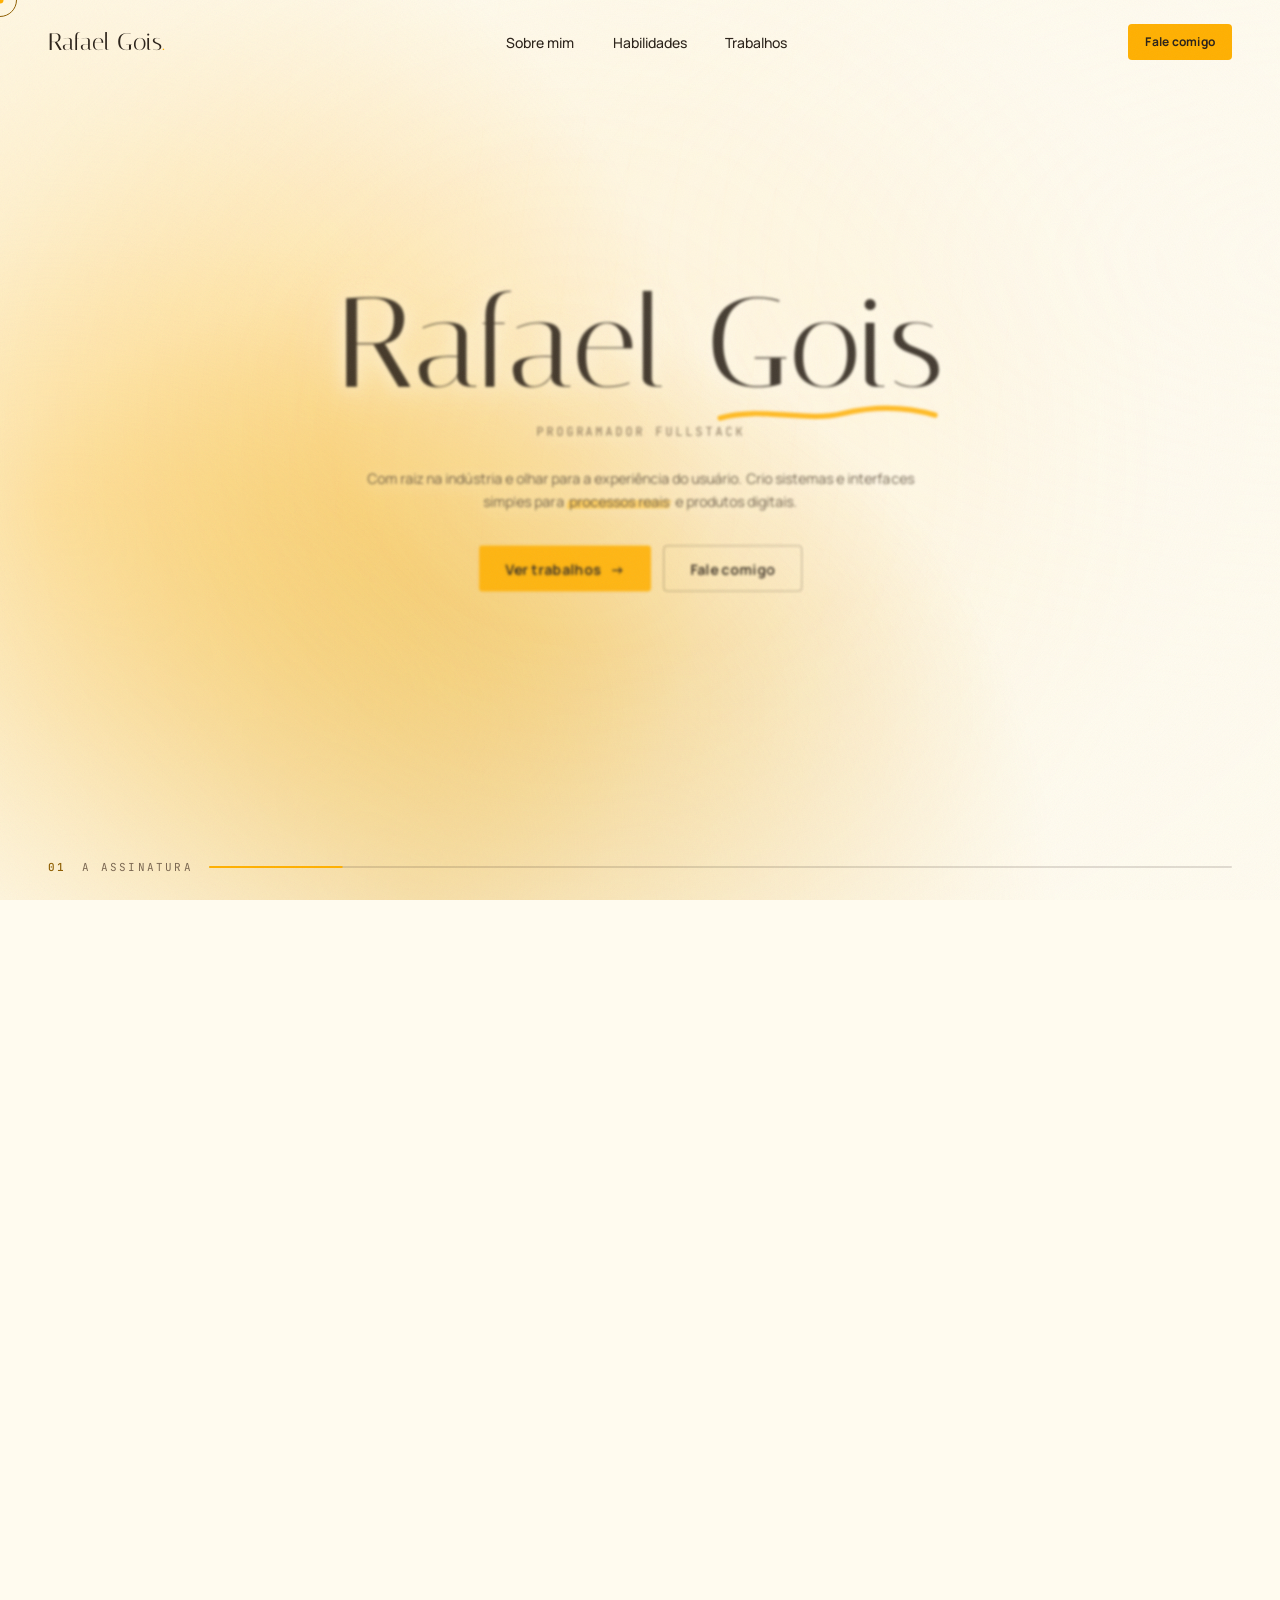
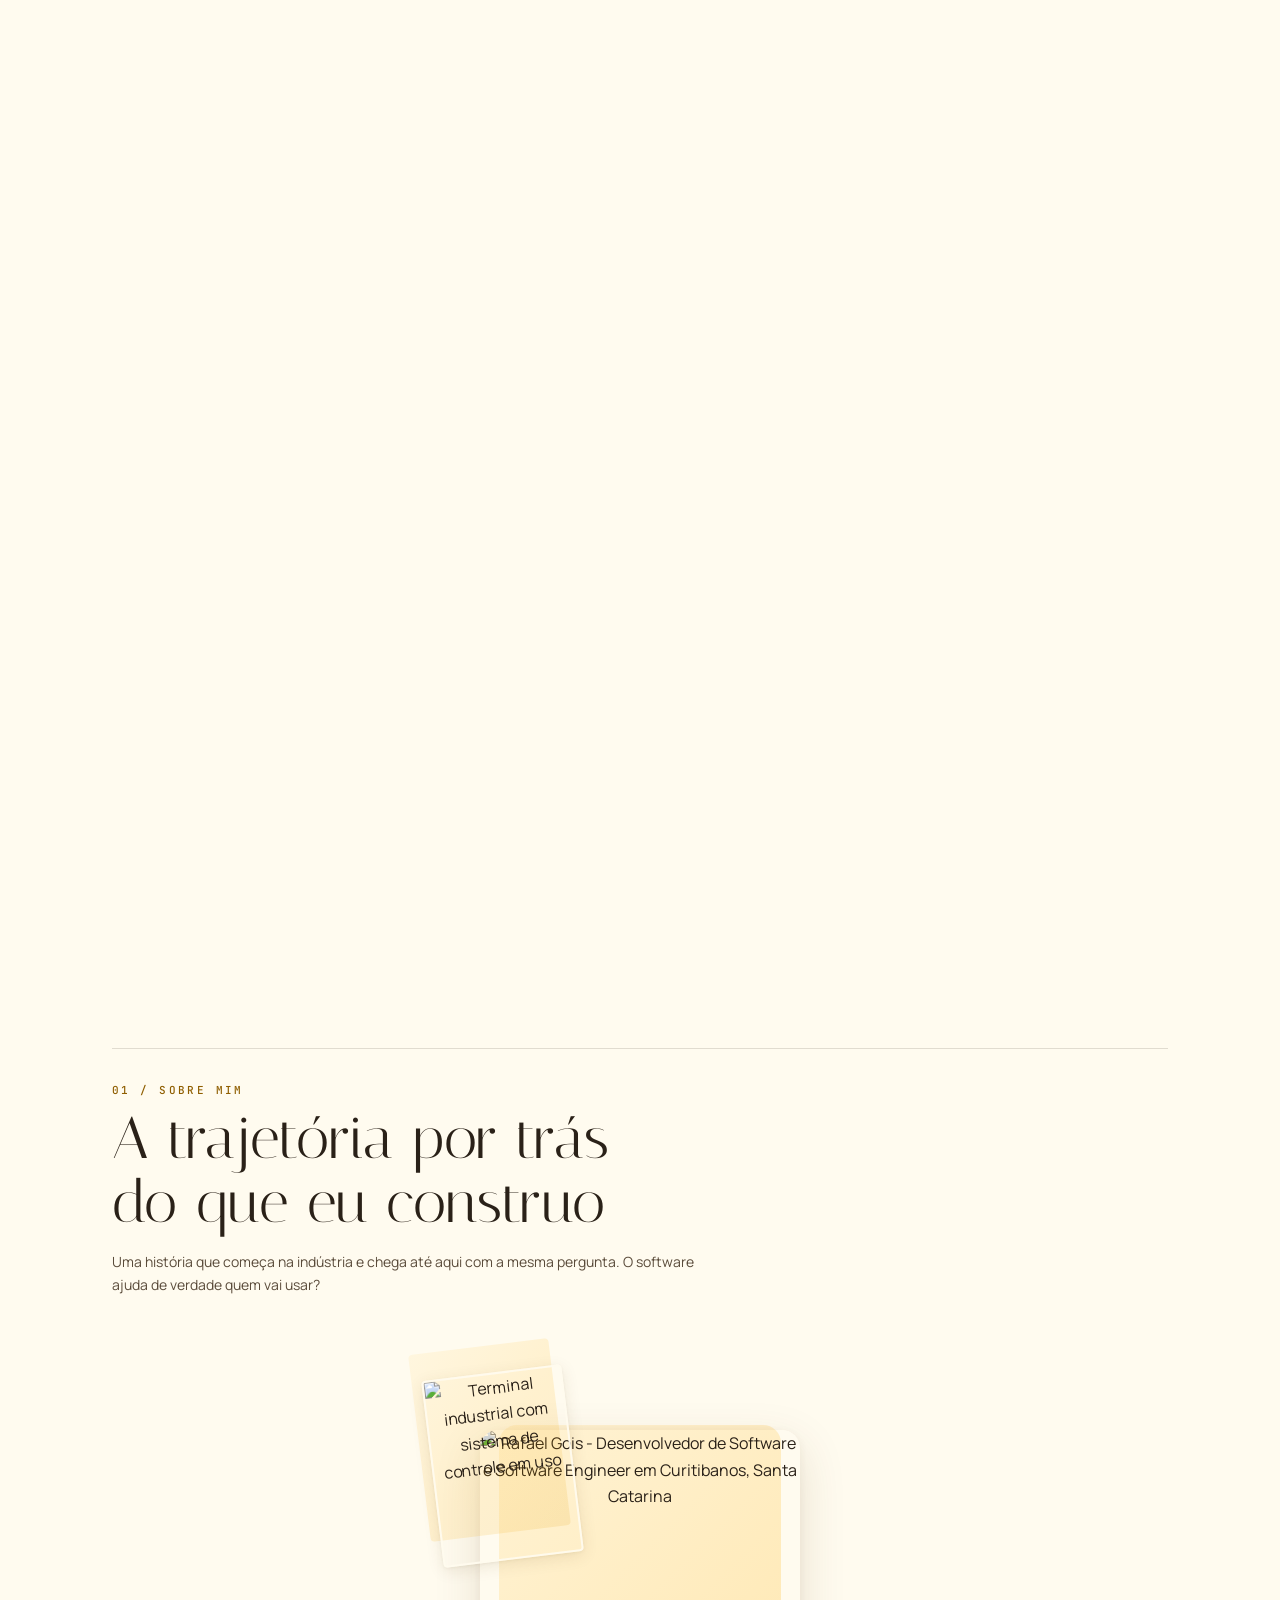
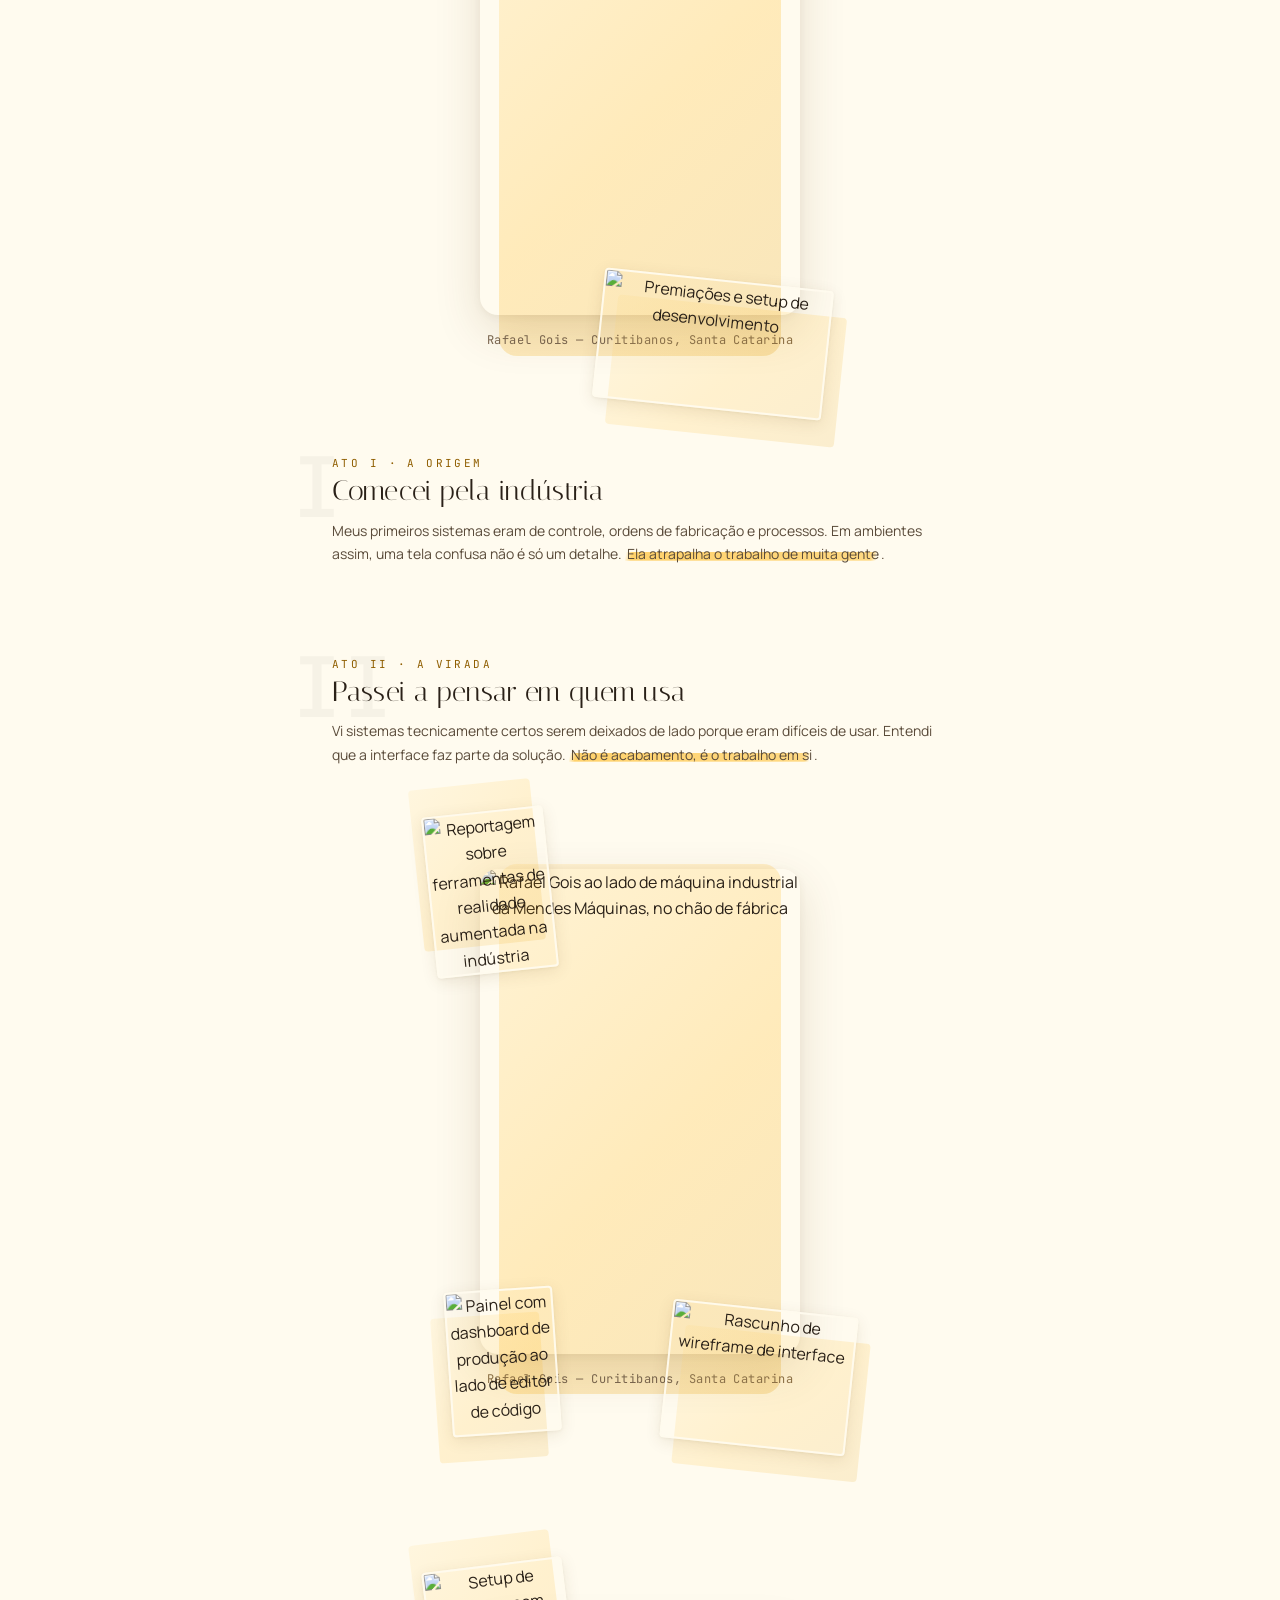
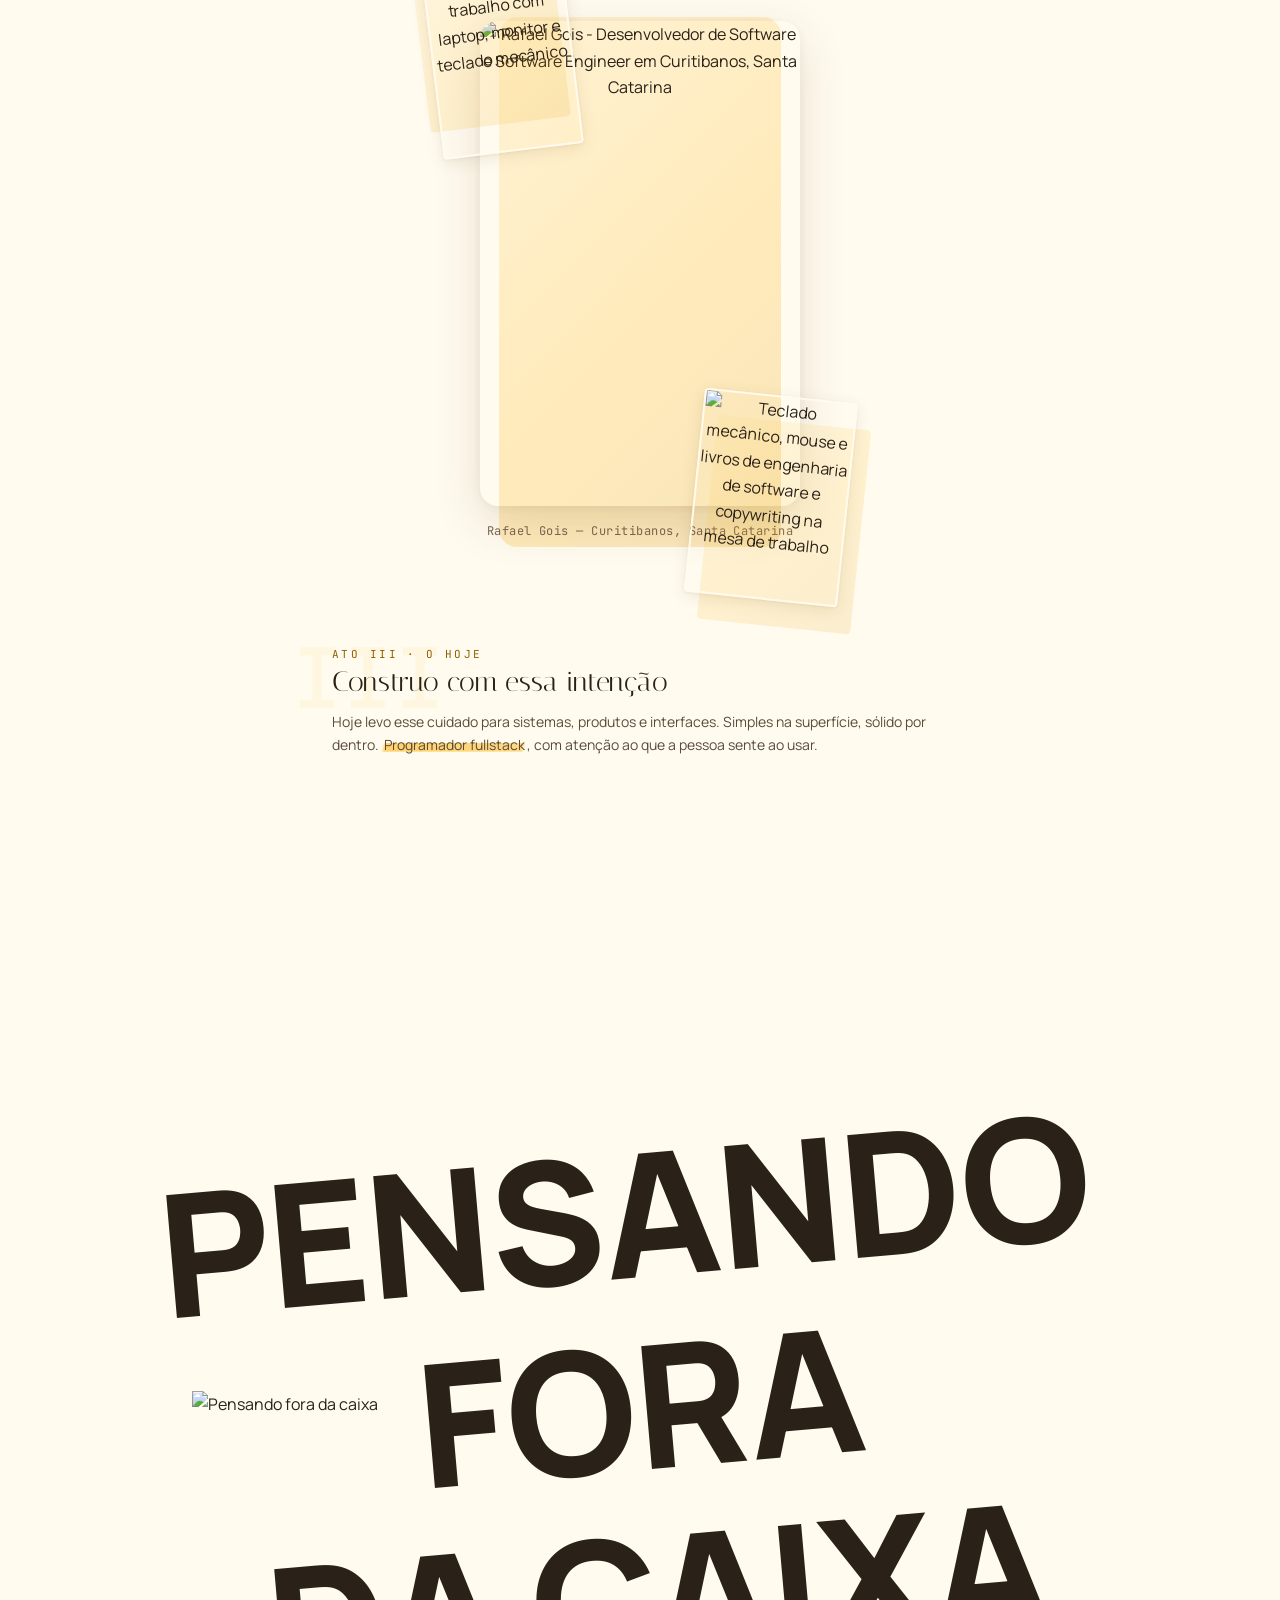
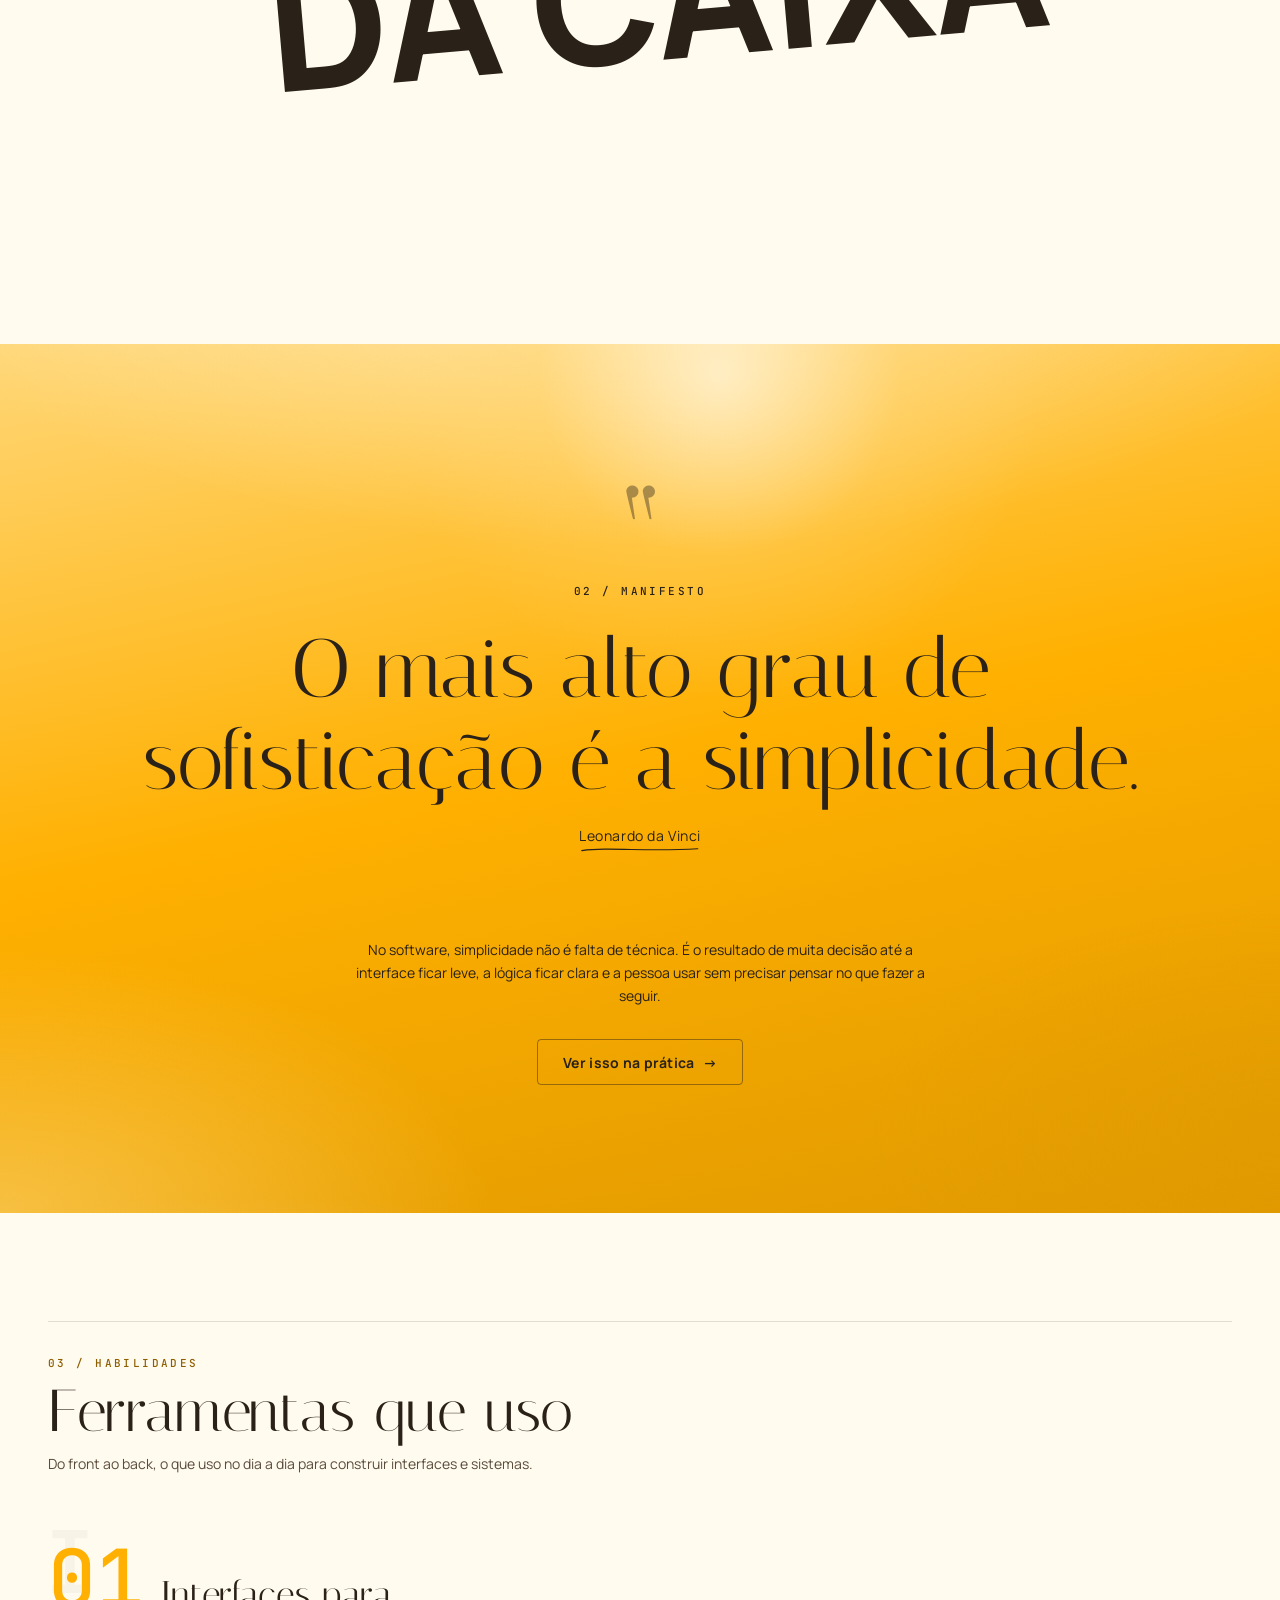
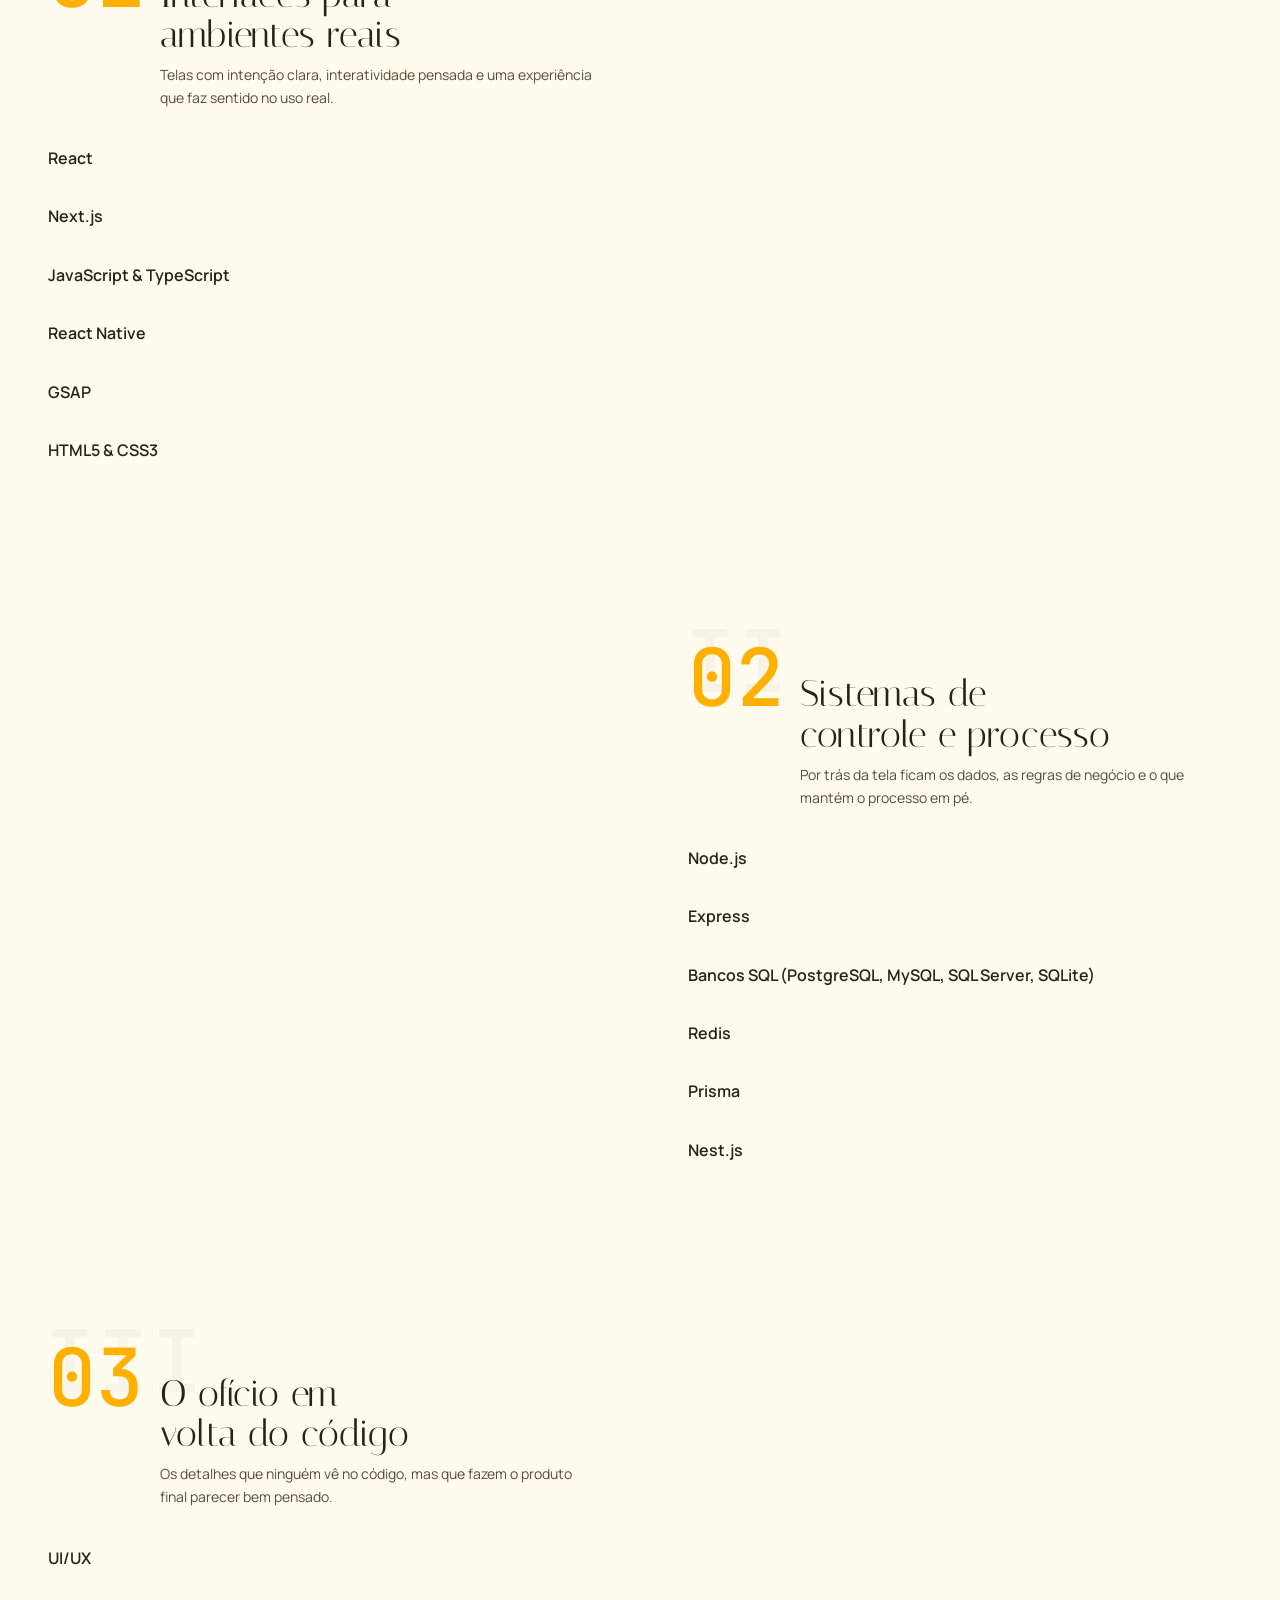
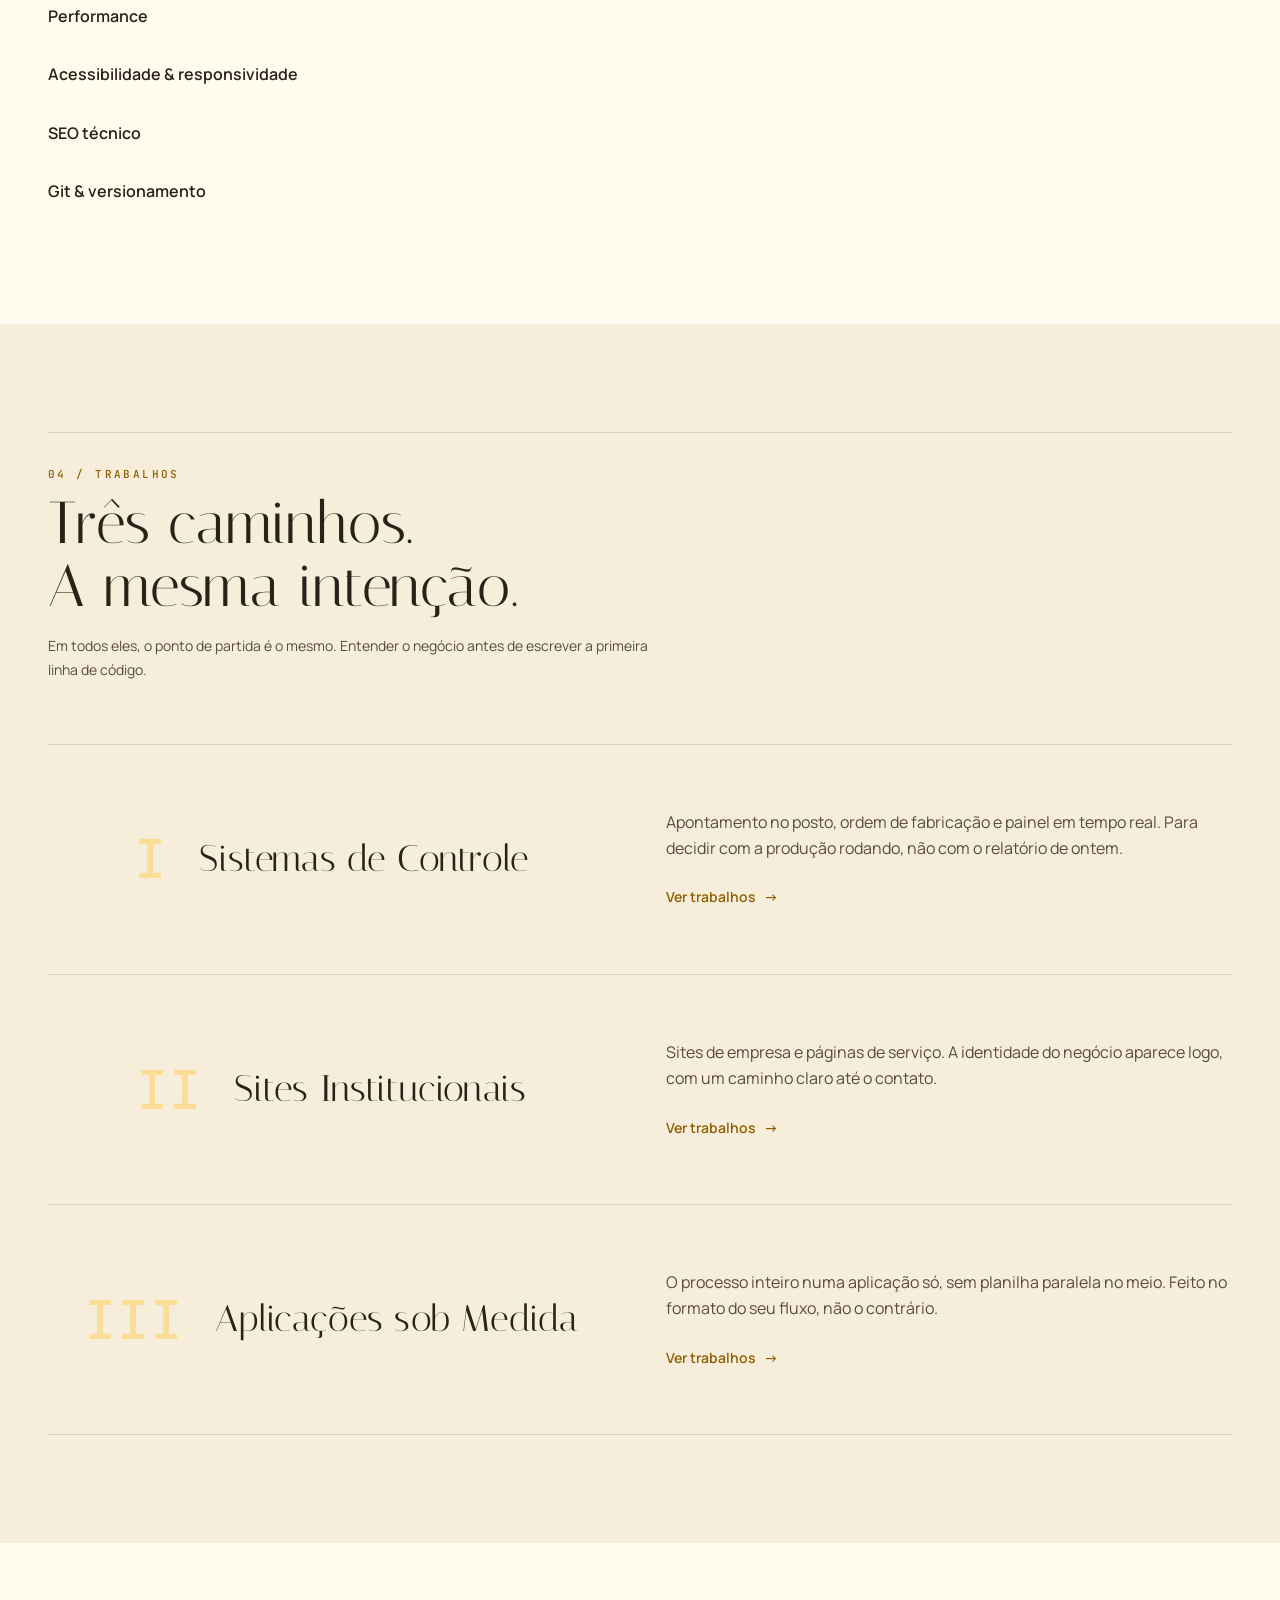
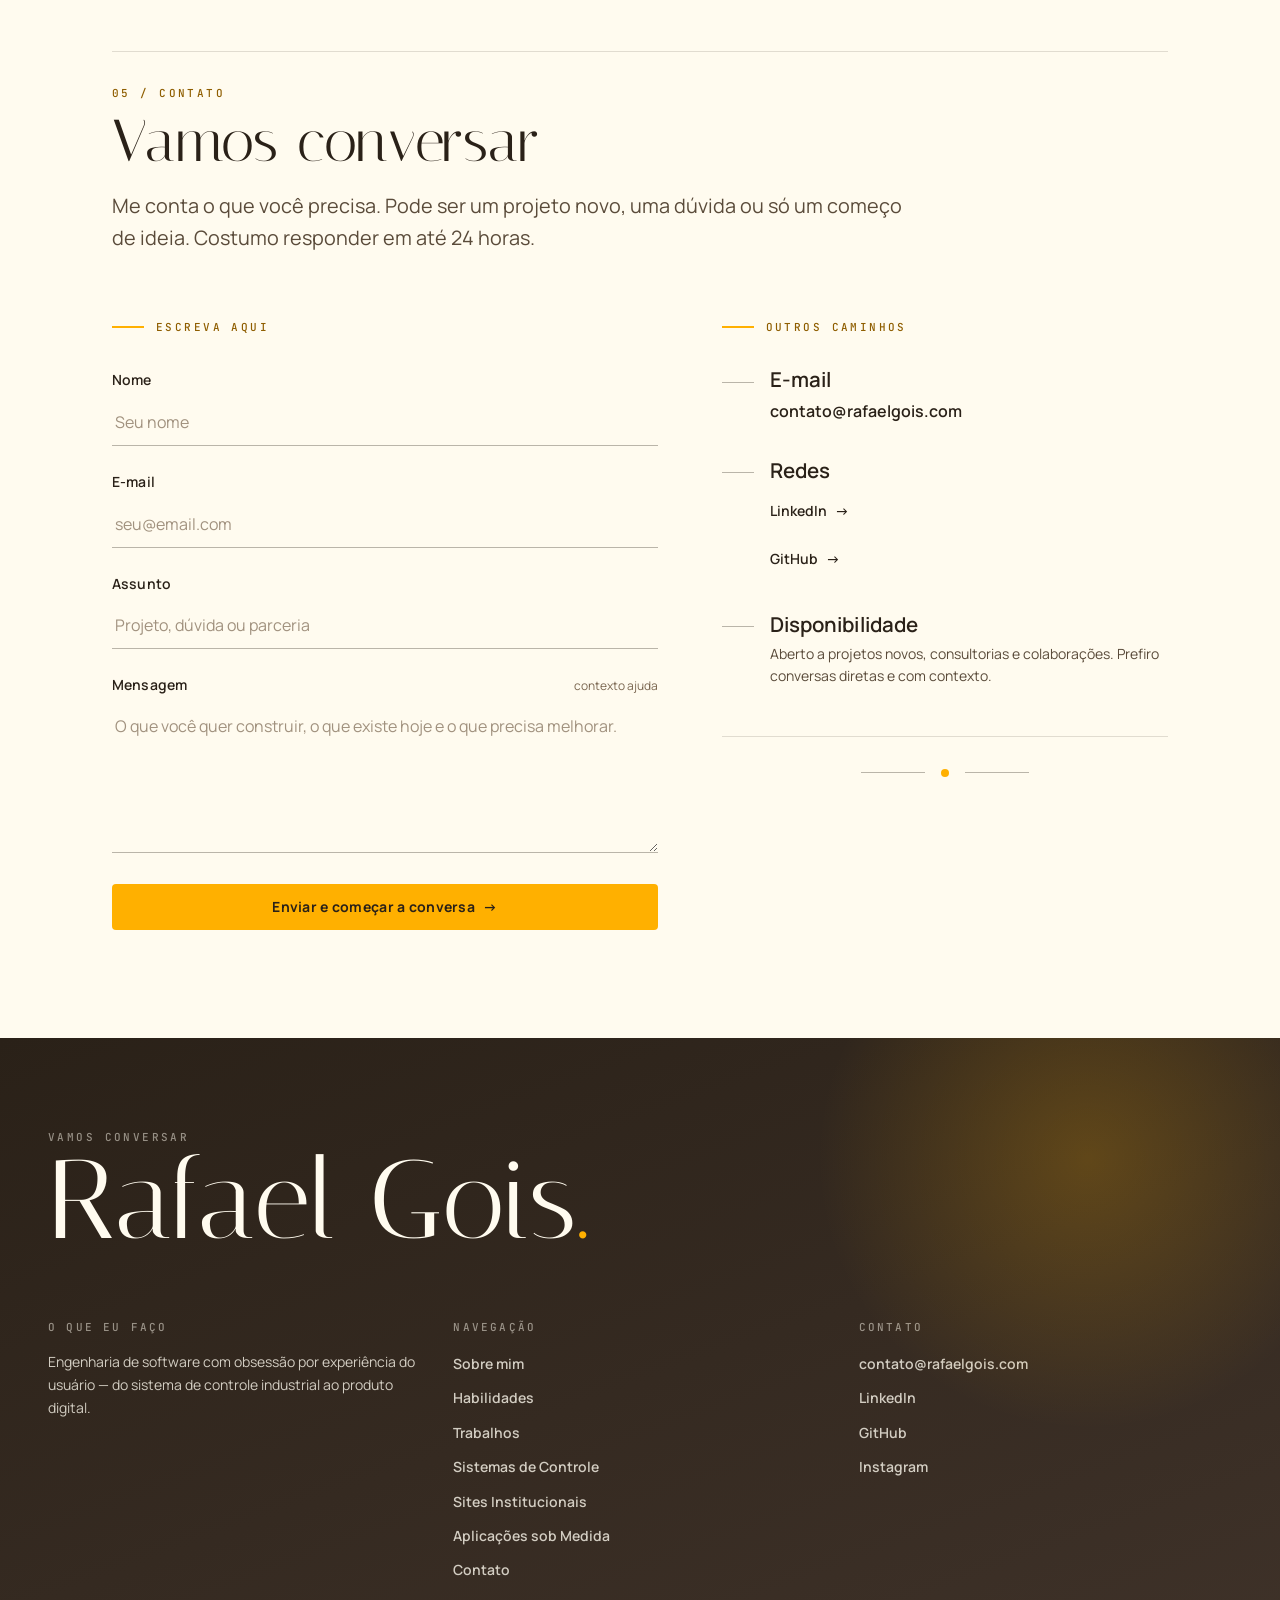
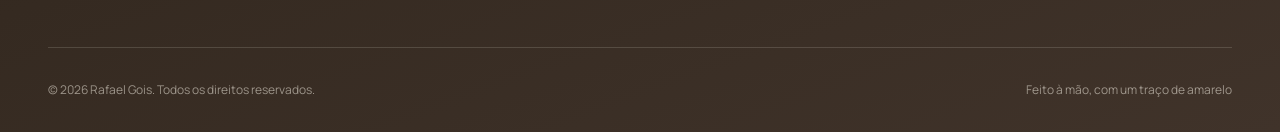
==== commit 87dd630f: "up: aux pages final structures" ====
--- a/index.html
+++ b/index.html
@@ -132,7 +132,7 @@
 
     <link rel="icon" href="https://res.cloudinary.com/dn454izoh/image/upload/f_auto,q_auto,w_64/v1786126348/letra-r_eiagpo.webp" type="image/webp" />
     <!-- Aumente ?v= a cada deploy para forçar CSS/JS novos (complementa o .htaccess) -->
-    <link rel="stylesheet" href="styles/ds.css?v=2" />
+    <link rel="stylesheet" href="styles/ds.css?v=6" />
 
     <!-- Preconnect para melhorar performance de recursos externos -->
     <link rel="preconnect" href="https://cdn.jsdelivr.net" />
@@ -689,10 +689,9 @@
               </div>
               <div class="work-row__body">
                 <p class="work-row__lede">
-                  Painéis de chão de fábrica, ordens de fabricação e
-                  automação. Sistemas em ambiente crítico, feitos para
-                  operadores que precisam decidir rápido e não podem
-                  depender de software confuso.
+                  Apontamento no posto, ordem de fabricação e painel em
+                  tempo real. Para decidir com a produção rodando, não com
+                  o relatório de ontem.
                 </p>
                 <span class="work-row__cta"><span>Ver trabalhos</span><span class="btn__arrow" aria-hidden="true">→</span></span>
               </div>
@@ -719,9 +718,9 @@
               </div>
               <div class="work-row__body">
                 <p class="work-row__lede">
-                  Plataformas e produtos web feitos sob medida. Dados
-                  complexos e fluxos próprios, no formato que o negócio
-                  realmente precisa.
+                  O processo inteiro numa aplicação só, sem planilha
+                  paralela no meio. Feito no formato do seu fluxo, não o
+                  contrário.
                 </p>
                 <span class="work-row__cta"><span>Ver trabalhos</span><span class="btn__arrow" aria-hidden="true">→</span></span>
               </div>
--- a/styles/ds.css
+++ b/styles/ds.css
@@ -1248,7 +1248,7 @@
 }
 
 /* ─── 13. MANIFESTO — a seção 100% âmbar ────────────────────────────────── */
-.manifesto, .work-hero {
+.manifesto {
   isolation: isolate;
   background:
     radial-gradient(ellipse 110% 70% at 50% -15%, rgba(255, 253, 247, 0.5) 0%, transparent 55%),
@@ -1262,7 +1262,7 @@
   overflow: hidden;
   padding-block: clamp(var(--sp-24), 16vh, var(--sp-32));
 }
-.manifesto::before, .work-hero::before {
+.manifesto::before {
   content: "";
   position: absolute;
   inset: -35% -15% auto 30%;
@@ -1278,7 +1278,7 @@
   z-index: 0;
   animation: manifestoGlow 14s var(--ease-breath) infinite alternate;
 }
-.manifesto::after, .work-hero::after {
+.manifesto::after {
   content: "";
   position: absolute;
   inset: auto -20% -45% -20%;
@@ -1586,95 +1586,108 @@
 .work-row:hover .work-row__cta { color: var(--color-amber); }
 .work-row:hover .work-row__cta .btn__arrow { transform: translateX(5px); }
 
-/* ─── 15b. PROJETOS — carrossel de cases ──────────────────────────────────
-   Um case por tela: .cases__viewport rola na horizontal com scroll-snap
-   nativo (funciona de fábrica em touch/trackpad), e .cases__nav dá o
-   controle explícito — as duas setas + contador que a dobra pediu. Ver
-   initCasesCarousel em reveal.js (sincroniza contador/estado das setas
-   com o scroll, e faz as setas rolarem um card por vez). */
-.cases { display: grid; gap: clamp(var(--sp-8), 4vw, var(--sp-12)); }
-.cases__viewport {
-  overflow-x: auto;
-  scroll-snap-type: x mandatory;
-  scroll-behavior: smooth;
-  scrollbar-width: none;
-  -ms-overflow-style: none;
-}
-.cases__viewport::-webkit-scrollbar { display: none; }
-.cases__track { display: flex; }
-.case { flex: 0 0 100%; min-width: 0; display: grid; gap: var(--sp-8); scroll-snap-align: start; }
-@media (min-width: 900px) {
-  .case { grid-template-columns: repeat(2, minmax(0, 1fr)); align-items: center; gap: clamp(var(--sp-8), 4vw, var(--sp-16)); }
-}
-.case__problem {
-  font-family: var(--font-display);
-  font-size: clamp(1.6rem, 1rem + 2.6vw, 3rem);
-  line-height: 1.14;
-  color: var(--color-ink);
-  max-width: 24ch;
-  text-wrap: balance;
-}
-.case__meta { display: flex; align-items: center; gap: var(--sp-3); margin-bottom: var(--sp-4); }
-.case__rule { height: 2px; width: 2rem; background: var(--color-amber); transition: width var(--dur-base) var(--ease-gesture); }
-.case:hover .case__rule { width: 4rem; }
-.case__num { font-family: var(--font-mono); font-size: var(--text-caption); letter-spacing: 0.18em; color: var(--color-ink-mute); }
-.case__name { margin-top: var(--sp-6); font-family: var(--font-body); font-weight: 700; font-size: var(--text-h5); }
-/* Bullets do case (ver imagem de referência) — pontinho âmbar em vez do
-   marcador padrão do navegador, mesma cor de acento do resto da dobra. */
-.case__points { margin-top: var(--sp-6); display: grid; gap: var(--sp-2); }
-.case__points li {
+/* ─── 15b. TRABALHOS REAIS — três cases em scroll horizontal ──────────────
+   Mesma gramática da dobra "Sobre mim" (seção 11): no desktop a dobra fica
+   pinada e os cases deslizam na horizontal, cada um com imagem + texto —
+   nada de card grande fechado. O que essa dobra tem a mais é o fio: uma
+   rota que se desenha conforme o scroll avança, com uma cabeça luminosa na
+   ponta do traço e três paradas (uma por case) que acendem quando o projeto
+   chega ao centro. O traço-fantasma por baixo mostra o caminho inteiro
+   desde o começo, então dá pra ver que a linha ainda vai crescer.
+   O fio assume a cor do case ativo — --cases-accent é trocada por JS
+   (initCasesScroll, reveal.js) a partir do --case-accent de cada painel.
+   Repouso (mobile / prefers-reduced-motion / sem JS): pilha vertical, com o
+   fio virando uma trilha vertical na lateral. */
+.cases-scroll {
+  --cases-accent: var(--color-amber);
+  --cases-rail: clamp(2.25rem, 9vw, 3.25rem);
+}
+.cases-scroll__pin { position: relative; margin-top: clamp(var(--sp-8), 5vh, var(--sp-16)); }
+.cases-scroll__track {
   position: relative;
-  padding-left: var(--sp-4);
-  color: var(--color-ink-soft);
-  font-size: var(--text-body);
-  line-height: 1.5;
-}
-.case__points li::before {
-  content: "";
-  position: absolute;
-  left: 0.15rem;
-  top: 0.6em;
-  width: 6px;
-  height: 6px;
-  border-radius: 50%;
-  background: var(--color-amber);
-}
-.case__stack { display: flex; flex-wrap: wrap; gap: var(--sp-2); margin-top: var(--sp-6); }
-.case__actions { margin-top: var(--sp-4); }
-.case__visual { position: relative; }
-.case__frame {
-  aspect-ratio: 16 / 9;
+  z-index: 1;
+  display: flex;
+  flex-direction: column;
+  gap: clamp(var(--sp-16), 9vh, var(--sp-24));
+  padding-inline: var(--gutter);
+}
+
+/* ── O case: imagem + texto, sem moldura de card ───────────────────────── */
+.case-panel { display: flex; flex-direction: column; gap: var(--sp-6); }
+
+.case-panel__media { position: relative; }
+/* Mancha na cor do projeto espiando atrás da janela — mesmo elemento de
+   .about__portrait::before, mas como nó real (não pseudo) porque o parallax
+   de cursor (initCasesParallax) precisa movê-la em velocidade diferente da
+   moldura pra ler como profundidade. */
+.case-panel__glow {
+  position: absolute;
+  inset: 9% -4% -9% 4%;
+  border-radius: var(--radius-md);
+  background: var(--grad-dawn);
+  opacity: 0.22;
+  z-index: 0;
+  pointer-events: none;
+}
+.case-panel__glow--green { background: linear-gradient(135deg, #BFE8A8 0%, #5FA55C 55%, #35723C 100%); }
+.case-panel__glow--red { background: linear-gradient(135deg, #F7B8A0 0%, #D9614A 55%, #A83A2C 100%); }
+/* Neon lê mais forte que os outros tons na mesma faixa — por isso mais baixo. */
+.case-panel__glow--neon { background: linear-gradient(135deg, #D6F26B 0%, #8FCB2E 55%, #4E8F1E 100%); opacity: 0.17; }
+
+/* --case-accent: a cor de marca do projeto, exposta pro painel inteiro — é
+   o que o pontinho da lista, o traço do kicker e (via --cases-accent) o fio
+   ao fundo leem. Só em elementos gráficos: em texto esses tons não teriam
+   contraste suficiente sobre o creme, então o kicker segue no âmbar-tinta. */
+.case-panel--green { --case-accent: #5FA55C; }
+.case-panel--red { --case-accent: #D9614A; }
+.case-panel--neon { --case-accent: #6FA524; }
+/* Tons da página de sistemas de controle: o aço do painel e a ferrugem do
+   chão de fábrica, na mesma lógica de acento-por-projeto acima. */
+.case-panel__glow--steel { background: linear-gradient(135deg, #B7CFE4 0%, #4B7BA8 55%, #2C5478 100%); }
+.case-panel__glow--rust { background: linear-gradient(135deg, #F0C9A5 0%, #C2703A 55%, #8A4620 100%); }
+.case-panel--steel { --case-accent: #4B7BA8; }
+.case-panel--rust { --case-accent: #C2703A; }
+/* Tons da página de aplicações sob medida — três atos do mesmo projeto, cada
+   um com seu acento, na mesma lógica de cor-por-painel acima. */
+.case-panel__glow--indigo { background: linear-gradient(135deg, #C3C3F2 0%, #5B5BD6 55%, #34348F 100%); }
+.case-panel__glow--teal { background: linear-gradient(135deg, #A8DED8 0%, #2E8B84 55%, #175A55 100%); }
+.case-panel__glow--plum { background: linear-gradient(135deg, #E7B9D2 0%, #9A4F7A 55%, #632F4D 100%); }
+.case-panel--indigo { --case-accent: #5B5BD6; }
+.case-panel--teal { --case-accent: #2E8B84; }
+.case-panel--plum { --case-accent: #9A4F7A; }
+
+/* Janelinha de navegador: barra com os três pontos + endereço real do
+   projeto, e a captura abaixo definindo a própria altura (print de site
+   raramente cai exatamente em 16/9 — forçar aspect-ratio sobraria faixa
+   vazia ou apertaria o enquadramento). */
+.case-panel__frame {
+  position: relative;
+  z-index: 1;
+  display: flex;
+  flex-direction: column;
   border-radius: var(--radius-md);
   overflow: hidden;
   border: 1px solid var(--color-line);
+  background: var(--color-paper);
+  box-shadow: var(--shadow-2);
+  /* Sem transition em transform: o parallax de cursor escreve `transform`
+     a cada frame via GSAP — uma transição na mesma propriedade brigaria
+     com ele e deixaria o gesto arrastado. */
+  transition: box-shadow var(--dur-base) var(--ease-gesture);
+}
+.case-panel:hover .case-panel__frame { box-shadow: var(--shadow-3); }
+.case-panel__bar {
+  position: relative;
+  flex: none;
+  display: flex;
+  align-items: center;
+  height: 2rem;
+  padding-left: 3.2rem;
+  padding-right: var(--sp-3);
+  border-bottom: 1px solid var(--color-line);
   background: var(--color-cream-dark);
-  box-shadow: var(--shadow-1);
-  transition: transform var(--dur-base) var(--ease-gesture), box-shadow var(--dur-base) var(--ease-gesture);
-}
-.case:hover .case__frame { transform: translateY(-4px); box-shadow: var(--shadow-3); }
-/* `contain`: screenshot de site é documento — cortar as laterais decepa o
-   logo e a navegação, justamente o que o case precisa mostrar. */
-.case__frame img { width: 100%; height: 100%; object-fit: contain; object-position: center; }
-
-/* Case mockado (sem projeto real ainda): mesma moldura, sem screenshot —
-   uma barra de "navegador" fake + rótulo, honesto sobre ser placeholder
-   em vez de fingir uma tela que não existe. */
-.case__frame--mock {
-  display: flex;
-  flex-direction: column;
-  align-items: center;
-  justify-content: center;
-  gap: var(--sp-3);
-  background: linear-gradient(160deg, var(--color-cream-dark) 0%, var(--color-paper) 100%);
-}
-.case__frame-bar {
-  position: absolute;
-  top: 0; left: 0; right: 0;
-  height: 2rem;
-  border-bottom: 1px solid var(--color-line);
-  background: var(--color-paper);
-}
-.case__frame-bar::before {
+}
+.case-panel__bar::before {
   content: "";
   position: absolute;
   left: var(--sp-3);
@@ -1683,23 +1696,346 @@
   height: 6px;
   border-radius: 50%;
   background: var(--color-line-strong);
-  box-shadow: 12px 0 var(--color-line-strong), 24px 0 var(--color-line-strong);
+  box-shadow: 11px 0 var(--color-line-strong), 22px 0 var(--color-line-strong);
   transform: translateY(-50%);
 }
-.case__frame-label {
+.case-panel__url {
+  font-family: var(--font-mono);
+  font-size: 0.7rem;
+  letter-spacing: 0.04em;
+  color: var(--color-ink-mute);
+  white-space: nowrap;
+  overflow: hidden;
+  text-overflow: ellipsis;
+}
+.case-panel__frame img { width: 100%; height: auto; }
+
+/* Variante foto — sistemas de controle. Esses projetos rodam dentro da
+   planta: não têm endereço público para a barra do navegador, e o registro
+   que existe deles é fotografia (o terminal no posto, o painel na parede),
+   não captura de tela. Some a barra, e o recorte passa a ser 16/10 fixo —
+   as fotos vêm em proporções diferentes (algumas em pé) e sem isso um painel
+   ficaria três vezes mais alto que o vizinho. */
+.case-panel__frame--photo img {
+  aspect-ratio: 16 / 10;
+  object-fit: cover;
+  object-position: center;
+}
+
+/* Selo de confidencialidade no lugar do "Ver projeto": sistema interno não
+   tem link para mostrar, e dizer isso é mais honesto que um botão morto. */
+.case-panel__seal {
+  display: inline-flex;
+  align-items: center;
+  gap: var(--sp-2);
   font-family: var(--font-mono);
   font-size: var(--text-caption);
-  letter-spacing: 0.12em;
+  letter-spacing: 0.08em;
+  color: var(--color-ink-mute);
+}
+.case-panel__seal::before {
+  content: "";
+  width: 6px;
+  height: 6px;
+  border-radius: 50%;
+  background: var(--case-accent, var(--color-amber));
+  flex: none;
+}
+
+/* ── O texto do case ───────────────────────────────────────────────────── */
+.case-panel__text { position: relative; padding-left: var(--sp-8); }
+/* Numeral-fantasma atrás do texto — mesmo motivo de .act__roman (Sobre mim)
+   e .deliver-mod__watermark, na escala do painel. */
+.case-panel__roman {
+  position: absolute;
+  left: -0.08em; top: -0.22em;
+  font-family: var(--font-mono);
+  font-weight: 500;
+  font-size: clamp(3.75rem, 5.5vw, 6rem);
+  line-height: 1;
+  color: var(--color-ink);
+  opacity: 0.045;
+  pointer-events: none;
+  user-select: none;
+  z-index: 0;
+}
+.case-panel__kicker,
+.case-panel__name,
+.case-panel__desc,
+.case-panel__points,
+.case-panel__foot { position: relative; z-index: 1; }
+.case-panel__kicker {
+  display: flex;
+  align-items: center;
+  gap: var(--sp-3);
+  font-family: var(--font-mono);
+  font-size: var(--text-overline);
+  font-weight: 500;
+  letter-spacing: 0.22em;
   text-transform: uppercase;
+  color: var(--color-amber-ink);
+}
+.case-panel__kicker::before {
+  content: "";
+  flex: none;
+  height: 2px;
+  width: 1.75rem;
+  background: var(--case-accent, var(--color-amber));
+  transition: width var(--dur-base) var(--ease-gesture);
+}
+.case-panel:hover .case-panel__kicker::before { width: 3.25rem; }
+.case-panel__name {
+  margin-top: var(--sp-2);
+  font-family: var(--font-display);
+  font-size: clamp(1.9rem, 1.3rem + 1.8vw, 3rem);
+  line-height: 1.06;
+}
+.case-panel__desc {
+  margin-top: var(--sp-3);
+  max-width: 34ch;
+  font-size: var(--text-body-lg);
+  line-height: 1.45;
+  color: var(--color-ink);
+  text-wrap: balance;
+}
+.case-panel__points { margin-top: var(--sp-6); display: grid; gap: var(--sp-2); }
+.case-panel__points li {
+  position: relative;
+  padding-left: var(--sp-4);
+  max-width: 40ch;
+  color: var(--color-ink-soft);
+  font-size: var(--text-body-sm);
+  line-height: 1.55;
+}
+.case-panel__points li::before {
+  content: "";
+  position: absolute;
+  left: 0.15rem;
+  top: 0.62em;
+  width: 6px;
+  height: 6px;
+  border-radius: 50%;
+  background: var(--case-accent, var(--color-amber));
+}
+.case-panel__foot {
+  display: flex;
+  align-items: center;
+  flex-wrap: wrap;
+  gap: var(--sp-2) var(--sp-6);
+  margin-top: var(--sp-4);
+}
+.case-panel__tech {
+  font-family: var(--font-mono);
+  font-size: var(--text-caption);
+  letter-spacing: 0.08em;
   color: var(--color-ink-mute);
 }
 
-/* Transição "wipe" ao trocar de case pelas setas — mesmo princípio da
-   animação de confirmação de compra do Mercado Livre: um círculo cresce a
-   partir do botão clicado até cobrir a tela inteira, o case troca por
-   baixo enquanto ela está coberta, e o círculo só se apaga depois — quando
-   ele some, quem olha já está vendo o próximo case. Escala/posição são
-   controladas via GSAP inline (initCasesWipe, reveal.js); aqui só o
+/* ── O fio: traço, cabeça e paradas ────────────────────────────────────── */
+.cases-curve-svg,
+.cases-curve-svg--mobile,
+.cases-curve-head,
+.cases-curve-stop { display: none; }
+.cases-curve-path {
+  fill: none;
+  stroke: var(--cases-accent);
+  stroke-linecap: round;
+  stroke-linejoin: round;
+  transition: stroke var(--dur-slow) var(--ease-gesture);
+  /* O viewBox estica os dois eixos em proporções diferentes (preserveAspectRatio:
+     none), então sem isso o stroke-width herdaria essa distorção — mais fino
+     nos trechos horizontais do traço do que nos verticais. non-scaling-stroke
+     aplica a espessura já em px de tela, igual em qualquer trecho da curva. */
+  vector-effect: non-scaling-stroke;
+}
+.cases-curve-path--main { stroke-width: 3px; opacity: 0.5; }
+.cases-curve-path--mobile { stroke-width: 3px; opacity: 0.45; }
+/* O caminho inteiro, quase apagado: mostra pra onde a linha ainda vai. */
+.cases-curve-path--ghost,
+.cases-curve-path--ghost-mobile {
+  stroke: var(--color-ink);
+  opacity: 0.07;
+  transition: none;
+}
+.cases-curve-path--ghost { stroke-width: 1.5px; }
+.cases-curve-path--ghost-mobile { stroke-width: 1.5px; }
+
+/* Cabeça luminosa na ponta do traço — posicionada por JS sobre o próprio
+   path (translate em px, relativo ao pin). O anel de fora respira devagar,
+   mesmo gesto de --ease-breath usado nos outros elementos "vivos". */
+.cases-curve-head {
+  position: absolute;
+  top: 0; left: 0;
+  width: 12px; height: 12px;
+  margin: -6px 0 0 -6px;
+  border-radius: 50%;
+  background: var(--cases-accent);
+  opacity: 0;
+  z-index: 0;
+  pointer-events: none;
+  transition: background var(--dur-slow) var(--ease-gesture), opacity var(--dur-base) var(--ease-gesture);
+}
+.cases-curve-head::after {
+  content: "";
+  position: absolute;
+  inset: -8px;
+  border-radius: 50%;
+  border: 1px solid var(--cases-accent);
+  opacity: 0.4;
+  animation: casesHeadBreath 2.6s var(--ease-breath) infinite;
+}
+@keyframes casesHeadBreath {
+  0%, 100% { transform: scale(1); opacity: 0.4; }
+  50%      { transform: scale(1.45); opacity: 0.1; }
+}
+
+/* Paradas do fio: uma por case, apagadas até o traço chegar nelas. Ficam
+   atrás dos painéis (z-index 0) — aparecem nos vãos entre um case e outro,
+   como marcos da rota, sem competir com a leitura. */
+.cases-curve-stop {
+  position: absolute;
+  top: 0; left: 0;
+  width: 2.15rem; height: 2.15rem;
+  margin: -1.075rem 0 0 -1.075rem;
+  place-items: center;
+  border-radius: 50%;
+  border: 1px solid var(--color-line);
+  background: var(--color-cream-dark);
+  font-family: var(--font-mono);
+  font-size: 0.62rem;
+  letter-spacing: 0.06em;
+  color: var(--color-ink-mute);
+  opacity: 0.5;
+  z-index: 0;
+  pointer-events: none;
+  transition:
+    opacity var(--dur-base) var(--ease-gesture),
+    border-color var(--dur-base) var(--ease-gesture),
+    color var(--dur-base) var(--ease-gesture),
+    transform var(--dur-base) var(--ease-gesture);
+}
+.cases-curve-stop.is-reached {
+  opacity: 1;
+  border-color: var(--cases-accent);
+  color: var(--color-ink);
+  box-shadow: 0 0 0 4px rgba(255, 176, 0, 0.08);
+}
+
+/* ── Desktop: imagem ao lado do texto (vale também no repouso, sem pin) ── */
+@media (min-width: 900px) {
+  .case-panel {
+    flex-direction: row;
+    align-items: center;
+    gap: clamp(var(--sp-8), 4vw, var(--sp-16));
+  }
+  .case-panel--reverse { flex-direction: row-reverse; }
+  .case-panel__media { flex: 0 0 46%; }
+  .case-panel__text { flex: 1; min-width: 0; }
+
+  /* ── Desktop com scroll horizontal (a dobra pinada) ──────────────────── */
+  .cases-scroll.is-horizontal .cases-scroll__pin {
+    height: 100vh;
+    overflow: hidden;
+    display: flex;
+    align-items: center;
+    margin-top: clamp(var(--sp-12), 6vh, var(--sp-16));
+  }
+  /* O fio mora numa faixa centralizada verticalmente no pin (não presa ao
+     rodapé): cruza por trás dos cases — z-index abaixo de .cases-scroll__track
+     (1) e de .case-panel__frame (1) — em vez de correr por baixo do
+     conteúdo, então pode ocupar o centro sem cobrir texto nem imagem. */
+  .cases-scroll.is-horizontal .cases-curve-svg {
+    display: block;
+    position: absolute;
+    top: 50%;
+    left: 0;
+    right: 0;
+    transform: translateY(-50%);
+    width: 100%;
+    height: clamp(170px, 26vh, 290px);
+    z-index: 0;
+    pointer-events: none;
+  }
+  .cases-scroll.is-horizontal .cases-curve-head { display: block; }
+  .cases-scroll.is-horizontal .cases-curve-stop { display: grid; }
+  .cases-scroll.is-horizontal .cases-scroll__track {
+    flex-direction: row;
+    flex-wrap: nowrap;
+    width: max-content;
+    /* Bem maior que o vão interno do case (imagem↔texto, abaixo): numa tela
+       larga aparecem pedaços de dois cases ao mesmo tempo, e é essa
+       diferença de respiro — junto com a cor de acento — que diz quais tela
+       e texto são do mesmo projeto. */
+    gap: clamp(var(--sp-16), 13vw, 14rem);
+    /* O primeiro case nasce fora da tela, à direita: o primeiro gesto do
+       usuário já é puxar o projeto pra dentro do quadro, igual aos outros. */
+    padding-left: 20vw;
+    padding-right: clamp(var(--sp-8), 8vw, var(--sp-24));
+  }
+  .cases-scroll.is-horizontal .case-panel {
+    flex: 0 0 min(84vw, 1020px);
+    align-items: center;
+    gap: clamp(var(--sp-6), 2.5vw, var(--sp-12));
+  }
+  .cases-scroll.is-horizontal .case-panel__media { flex: 0 0 min(44vw, 520px); width: min(44vw, 520px); }
+  .cases-scroll.is-horizontal .case-panel__text { flex: 1; max-width: 44ch; }
+
+  /* Cada case tem sua própria composição — nada de espelhamento uniforme. */
+  .cases-scroll.is-horizontal .case-panel--i { margin-top: -3vh; }
+  .cases-scroll.is-horizontal .case-panel--ii {
+    flex-basis: min(88vw, 1080px);
+    margin-top: 4vh;
+  }
+  .cases-scroll.is-horizontal .case-panel--ii .case-panel__media {
+    flex-basis: min(47vw, 560px); width: min(47vw, 560px);
+  }
+  .cases-scroll.is-horizontal .case-panel--iii {
+    flex-basis: min(80vw, 980px);
+    margin-top: -1vh;
+  }
+  .cases-scroll.is-horizontal .case-panel--iii .case-panel__media {
+    flex-basis: min(41vw, 490px); width: min(41vw, 490px);
+  }
+}
+
+/* ── Mobile: pilha vertical com o fio correndo na lateral ──────────────── */
+@media (max-width: 899px) {
+  .cases-curve-svg--mobile {
+    display: block;
+    position: absolute;
+    top: 0;
+    left: var(--gutter);
+    width: var(--cases-rail);
+    height: 100%;
+    z-index: 0;
+    pointer-events: none;
+  }
+  .cases-scroll__track {
+    padding-left: calc(var(--gutter) + var(--cases-rail) + var(--sp-2));
+    gap: clamp(var(--sp-12), 8vh, var(--sp-16));
+  }
+  .case-panel__text { padding-left: var(--sp-6); }
+  .case-panel__desc { font-size: var(--text-body); }
+  .case-panel__url { font-size: 0.64rem; }
+  /* No case II o HTML inverte texto/imagem (para o row-reverse do desktop).
+     Sem o reverse, a coluna do mobile exporia essa ordem crua e um case
+     começaria pelo texto enquanto os outros começam pela tela. Traz a
+     imagem de volta pro topo visualmente, sem mexer na ordem de leitura
+     (DOM) para leitor de tela. */
+  .case-panel--reverse .case-panel__media { order: -1; }
+
+  /* Mesma variação orgânica do desktop (lá é baseRotate, via JS, porque
+     convive com o parallax de scroll) — aqui, sem parallax, um giro fixo e
+     bem pequeno por CSS já basta pra tirar o alinhamento perfeitinho. */
+  .case-panel--i .case-panel__media { transform: rotate(-1.1deg); }
+  .case-panel--ii .case-panel__media { transform: rotate(0.9deg); }
+  .case-panel--iii .case-panel__media { transform: rotate(-0.7deg); }
+}
+
+/* Transição "wipe" em tela cheia — um círculo cresce a partir de um ponto
+   até cobrir a tela, a troca acontece por baixo enquanto ela está coberta, e
+   o círculo só se apaga depois. Usado hoje na navegação entre páginas
+   (#page-wipe, index.html); escala/posição vêm por GSAP inline, aqui só o
    estado de repouso. */
 .case-wipe {
   position: fixed;
@@ -1718,37 +2054,10 @@
   will-change: transform, opacity;
 }
 
-.cases__nav {
-  display: flex;
-  align-items: center;
-  justify-content: center;
-  gap: var(--sp-6);
-  margin-top: clamp(var(--sp-4), 3vw, var(--sp-6));
-}
-.cases__arrow {
-  display: inline-flex;
-  align-items: center;
-  justify-content: center;
-  width: 2.75rem;
-  height: 2.75rem;
-  flex-shrink: 0;
-  border-radius: var(--radius-full);
-  border: 1px solid var(--color-line-strong);
-  background: var(--color-cream);
-  color: var(--color-ink);
-  font-size: 1.1rem;
-  line-height: 1;
-  transition: background var(--dur-fast) var(--ease-gesture), border-color var(--dur-fast) var(--ease-gesture), transform var(--dur-fast) var(--ease-gesture);
-}
-.cases__arrow:hover:not(:disabled) { background: var(--color-amber); border-color: var(--color-amber); transform: translateY(-2px); }
-.cases__arrow:disabled { opacity: 0.3; pointer-events: none; }
-.cases__count { font-family: var(--font-mono); font-size: var(--text-caption); letter-spacing: 0.18em; color: var(--color-ink-mute); }
-.cases__count #cases-current { color: var(--color-amber-ink); font-weight: 600; }
-
 /* ─── STACK TÍPICA — preenchimento de fundo da dobra ──────────────────────
    A dobra é só texto + grade, sem foto — reaproveita o vocabulário que o
    resto do site já usa pra dar corpo a uma seção "vazia": o glow radial
-   âmbar pontual de .closing-cta/.reason-scroll__light (dois, em cantos
+   âmbar pontual de .closing-cta/.hero__light (dois, em cantos
    opostos, pra dar profundidade sem virar um flood só) e um glifo-fantasma
    gigante e quase invisível (mesmo motivo de .deliver-mod__watermark /
    .stack-cell__watermark, só que em escala de seção): um "</>" de código,
@@ -1905,8 +2214,7 @@
   padding-block: clamp(var(--sp-24), 16vh, var(--sp-32));
   text-align: center;
 }
-.closing-cta::before {
-  content: "";
+.closing-cta__halo {
   position: absolute;
   right: -10%;
   top: -30%;
@@ -1915,6 +2223,7 @@
   background: radial-gradient(circle, rgba(255, 176, 0, 0.18) 0%, transparent 65%);
   pointer-events: none;
   z-index: 0;
+  transform-origin: 35% 35%;
 }
 .closing-cta__inner { position: relative; z-index: 1; max-width: 36rem; }
 .closing-cta__stroke { width: clamp(120px, 20vw, 220px); margin: 0 auto var(--sp-6); }
@@ -1926,138 +2235,179 @@
   line-height: 1.1;
   color: var(--color-ink);
 }
+.closing-cta__title .w { display: inline-block; will-change: transform, opacity, filter; }
 .closing-cta__lede {
   margin: var(--sp-4) auto 0;
   max-width: 32ch;
   color: var(--color-ink-soft);
   font-size: var(--text-body);
 }
-.closing-cta__action { margin-top: var(--sp-8); }
-
-/* ─── 15c. PÁGINAS DE TRABALHO — dobra de categoria ───────────────────────
-   Compartilhado pelas 3 subpáginas (sites-institucionais, sistemas-de-
-   controle, aplicacoes-sob-medida). Numeral de fundo segue a mesma receita
-   de .act__roman / .skill-node__roman — ver docs/dobra-trabalhos.md. */
-/* Hero raso e limpo: navbar (fixa, por cima) + título + subtítulo sobre uma
-   superfície âmbar sólida — sem o gradiente cheio do .manifesto, de
-   propósito, para manter o tom "clean" nas 3 páginas de trabalho. */
-.work-hero {
-  position: relative;
-  overflow: hidden;
-  display: flex;
-  align-items: flex-end;
-  min-height: 100svh;
-  padding-top: clamp(6rem, 4rem + 6vw, 8rem);
-  padding-bottom: clamp(var(--sp-16), 10vh, var(--sp-24));
-}
-.work-hero__roman {
-  position: absolute;
-  left: -0.06em;
-  bottom: -0.22em;
-  font-family: var(--font-mono);
-  font-weight: 500;
-  font-size: clamp(9rem, 7vw + 6rem, 17rem);
+.closing-cta__action {
+  display: grid;
+  grid-template-columns: 1fr 1fr;
+  gap: var(--sp-3);
+  margin-top: var(--sp-8);
+}
+.closing-cta__action .btn {
+  width: 100%;
+  box-sizing: border-box;
+}
+@media (max-width: 32rem) {
+  .closing-cta__action { grid-template-columns: 1fr; }
+}
+
+/* ─── 15c. PÁGINAS DE TRABALHO — hero narrativo ───────────────────────────
+   A dobra de abertura de sites-institucionais.html é o MESMO palco
+   cinematográfico do hero do index.html (seção 10): seção alta + palco
+   sticky, um progresso suavizado por lerp movendo câmera, névoa, luz,
+   capítulos e HUD. Por isso ela veste `.hero` inteiro — nada aqui redefine o
+   motor, só registra as diferenças da versão de trabalho:
+
+   · cinco capítulos em vez de quatro → trilho mais longo;
+   · sem teclado 3D na frente da textura → o fundo é a protagonista (aparece
+     mais forte, ver reveal.js) e a vinheta fecha um pouco mais para segurar
+     o contraste do texto;
+   · a capa é capa de página (numeral romano, filete, overline, H1, lede e
+     ações), não a assinatura pessoal do index;
+   · cada porquê entra colado ao seu capítulo como uma nota
+     (.hero-chapter__note), no lugar da antiga lista .reason-block. */
+.hero--work .hero__track { height: 560svh; }
+
+/* Sem o teclado 3D no meio da cena, a textura pode aparecer mais — e a
+   vinheta compensa fechando um pouco mais nas bordas, com um véu extra no
+   topo para o texto nunca disputar com a navbar fixa. */
+.hero--work .hero__vignette {
+  background:
+    linear-gradient(to bottom, rgba(255, 251, 239, 0.72) 0%, transparent 20%),
+    radial-gradient(ellipse at 50% 45%, transparent 26%, rgba(255, 251, 239, 0.88) 96%);
+}
+
+/* ── Capa (capítulo de repouso) ─────────────────────────────────────────── */
+.hero--work .hero-chapter--rest > div { position: relative; }
+
+/* Numeral da categoria — mesmo motivo-fantasma de .act__roman /
+   .skill-node__roman, aqui centralizado atrás do título como a marca d'água
+   de uma capa. Exceção deliberada ao mono dos outros numerais: nesta escala
+   as hastes do mono viram retângulos sólidos atrás do título; o display
+   (mesmo Italiana do H1) mantém o traço fino e o numeral continua fantasma.
+   Fica em z-index negativo dentro do próprio capítulo — que já é contexto de
+   empilhamento por causa do will-change —, então nunca sobe sobre o texto. */
+.hero-rest__roman {
+  position: absolute;
+  left: 50%;
+  top: 50%;
+  transform: translate(-50%, -54%);
+  font-family: var(--font-display);
+  font-size: clamp(11rem, 27vw, 25rem);
   line-height: 1;
-  letter-spacing: 0.02em;
+  letter-spacing: 0.04em;
   color: var(--color-ink);
-  opacity: 0.08;
+  opacity: 0.07;
   pointer-events: none;
   user-select: none;
-  z-index: 0;
-}
-.work-hero > .wrap { position: relative; z-index: 1; }
-.work-hero .sec-head { position: relative; margin-bottom: 0; }
-.work-hero .sec-head__rule, .work-hero .sec-head__title, .work-hero .sec-head__lede, .work-hero .text-overline {
-  position: relative;
-  z-index: 1;
-}
-.work-hero .sec-head__rule { background: rgba(42, 33, 24, 0.22); }
-.work-hero .text-overline { color: var(--color-ink); opacity: 0.6; }
-.work-hero .sec-head__lede { color: var(--color-ink); opacity: 0.78; }
-
-/* "Por que um site institucional" — mesma receita da dobra Habilidades
-   (seção 13, index.html): uma imagem de fundo (mesma textura do hero) que
-   se posiciona conforme o bloco de texto que está entrando em cena
-   (initSkillsBg em reveal.js), e cada bloco (skill-node) entra do seu
-   próprio lado num scrub por bloco (initSkillNodeReveals) — nada de pin,
-   nada de cena cinematográfica inteira. Bem mais simples e é a mesma
-   coreografia já validada no resto do site. */
-.reason-scroll { position: relative; overflow: hidden; }
-.reason-scroll__bg-image {
-  position: absolute;
-  inset: -18%;
-  z-index: 0;
-  pointer-events: none;
-  background-image: url("https://res.cloudinary.com/dn454izoh/image/upload/f_auto,q_auto,w_2200/v1785193132/textured_engineering_hero_background_hxi79m.png");
-  background-size: cover;
-  background-position: center;
-  opacity: 0;
+  z-index: -1;
+}
+
+/* Filete curto acima do overline: o eco centralizado do .sec-head__rule das
+   outras dobras. Cresce na entrada da capa (reveal.js). */
+.hero-rest__rule {
+  display: block;
+  width: 4.5rem;
+  height: 1px;
+  margin: 0 auto var(--sp-6);
+  background: var(--color-line-strong);
+  transform-origin: center;
+}
+.hero-rest__over {
+  font-family: var(--font-mono);
+  font-size: var(--text-caption);
+  letter-spacing: 0.28em;
+  text-transform: uppercase;
+  color: var(--color-amber-ink);
+  margin-bottom: var(--sp-4);
+}
+/* "Sites Institucionais" é bem mais longo que "Rafael Gois": mesmo display,
+   escala menor, para caber em duas linhas sem estourar a caixa. */
+.hero--work .hero-rest__name {
+  font-size: clamp(2.4rem, 1rem + 6vw, 5.6rem);
+  line-height: 1.02;
+}
+.hero--work .hero-rest__tag { max-width: 40rem; }
+
+/* ── Capítulos ──────────────────────────────────────────────────────────── */
+/* Capítulos I e IV: cartões de título centralizados — abrem e fecham a
+   história no mesmo porte, com o mesmo Italiana do resto do site. */
+.hero--work .hero-chapter[data-chapter="busca"] .hero-chapter__line,
+.hero--work .hero-chapter[data-chapter="continuidade"] .hero-chapter__line {
+  font-size: clamp(2rem, 1rem + 3.8vw, 3.9rem);
+  line-height: 1.18;
+  letter-spacing: 0.01em;
+  max-width: 22ch;
+}
+/* Capítulos II e III (nos cantos): a frase é mais longa que as asserções
+   curtas do index, então ganham mais largura de linha que os 15ch padrão. */
+.hero--work .hero-chapter[data-chapter="credibilidade"] .hero-chapter__line { max-width: 24ch; }
+.hero--work .hero-chapter[data-chapter="clareza"] .hero-chapter__line { max-width: 21ch; }
+
+/* Nota do porquê — o que era um .reason-block da lista antiga, agora colado
+   ao capítulo que o justifica. Sem caixa nem cartão: só o ícone em círculo
+   (mesmo desenho de .reason-block__icon) e duas linhas de texto, para não
+   pesar sobre a textura de fundo. Entra depois da frase, no scrub do próprio
+   capítulo (reveal.js). */
+.hero-chapter__note {
+  display: flex;
+  align-items: flex-start;
+  gap: var(--sp-4);
+  max-width: 44ch;
+  margin: clamp(var(--sp-8), 5.5vh, var(--sp-12)) auto 0;
+  text-align: left;
   will-change: transform, opacity;
 }
-.reason-scroll__fog,
-.reason-scroll__light {
-  position: absolute;
-  inset: -12%;
-  z-index: 1;
-  pointer-events: none;
-  opacity: 0;
-  will-change: transform, opacity;
-}
-.reason-scroll__light { background: radial-gradient(circle at 50% 46%, rgba(255, 176, 0, 0.30), transparent 58%); }
-.reason-scroll__fog--back { background: radial-gradient(ellipse 65% 50% at 30% 60%, rgba(255, 215, 120, 0.30), transparent 70%); }
-.reason-scroll__fog--front { background: radial-gradient(ellipse 58% 45% at 74% 34%, rgba(255, 251, 239, 0.6), transparent 72%); }
-.reason-scroll__vignette {
-  position: absolute;
-  inset: 0;
-  z-index: 1;
-  pointer-events: none;
-  background: radial-gradient(ellipse at 50% 45%, transparent 40%, var(--color-cream) 100%);
-}
-.reason-scroll > .wrap { position: relative; z-index: 2; }
-
-.reason-list { display: grid; gap: clamp(var(--sp-16), 11vh, var(--sp-24)); margin-top: clamp(var(--sp-12), 7vh, var(--sp-24)); }
-
-.reason-block { display: flex; }
-.reason-block[data-align="right"] { justify-content: flex-end; }
-.reason-block__content { position: relative; width: 100%; max-width: 32rem; }
-
-/* Numeral romano discreto atrás do bloco — mesmo motivo-fantasma de
-   .act__roman / .skill-node__roman. */
-.reason-block__roman {
-  position: absolute;
-  left: -0.05em;
-  top: -0.3em;
-  font-family: var(--font-mono);
-  font-weight: 500;
-  font-size: clamp(4.5rem, 3vw + 3rem, 6.5rem);
-  line-height: 1;
-  letter-spacing: 0.02em;
-  color: var(--color-ink);
-  opacity: 0.04;
-  pointer-events: none;
-  user-select: none;
-  z-index: 0;
-}
-.reason-block[data-align="right"] .reason-block__roman { left: auto; right: -0.05em; }
-
-.reason-block__head { position: relative; z-index: 1; display: flex; align-items: flex-start; gap: var(--sp-4); }
-.reason-block[data-align="right"] .reason-block__head { flex-direction: row-reverse; text-align: right; }
-
-.reason-block__icon {
+.hero-chapter__note-icon {
   display: inline-flex;
   align-items: center;
   justify-content: center;
-  width: 3.5rem;
-  height: 3.5rem;
+  width: 3rem;
+  height: 3rem;
   flex-shrink: 0;
   border-radius: var(--radius-full);
   border: 1px solid var(--color-line-strong);
   background: var(--color-cream);
   color: var(--color-amber-ink);
 }
-.reason-block__icon .ic { width: 22px; height: 22px; }
-
-.reason-block__desc { margin-top: var(--sp-2); max-width: 34ch; color: var(--color-ink-soft); font-size: var(--text-body); line-height: 1.55; }
+.hero-chapter__note-icon .ic { width: 20px; height: 20px; }
+.hero-chapter__note-text {
+  font-size: var(--text-body-sm);
+  line-height: 1.55;
+  color: var(--color-ink-soft);
+}
+.hero-chapter__note-text strong {
+  display: block;
+  font-family: var(--font-mono);
+  font-size: var(--text-caption);
+  font-weight: 500;
+  letter-spacing: 0.22em;
+  text-transform: uppercase;
+  color: var(--color-ink);
+  margin-bottom: var(--sp-2);
+}
+
+/* No palco (desktop), a nota acompanha o lado do capítulo: à esquerda ela
+   fica colada à borda esquerda; à direita, espelha o ícone e o alinhamento —
+   o mesmo gesto de "encostar no canto" do texto. */
+.hero--work:not(.is-flow) .hero-chapter[data-side] .hero-chapter__note { margin-inline: 0; }
+.hero--work:not(.is-flow) .hero-chapter[data-side="right"] .hero-chapter__note {
+  flex-direction: row-reverse;
+  text-align: right;
+  margin-left: auto;
+}
+
+/* ── Repouso: fluxo vertical (mobile / prefers-reduced-motion) ──────────── */
+.hero--work.is-flow .hero-rest__roman {
+  font-size: clamp(9rem, 42vw, 16rem);
+  opacity: 0.04;
+}
+.hero--work.is-flow .hero-chapter__note { max-width: 34rem; }
 
 /* "O que é entregue" — dossiê editorial, não card de SaaS. Cada módulo é um
    verbete de índice: numeral-fantasma em serifa gigante no fundo, número de
@@ -2067,7 +2417,7 @@
    página editorial em vez do alinhamento repetitivo de uma grade de cards.
    Entrada é feita por timeline dedicada em reveal.js (não pelo [data-reveal]
    genérico); os estados iniciais abaixo ficam junto da seção 19. */
-.deliver-index { margin-top: clamp(var(--sp-8), 5vw, var(--sp-12)); border-top: 1px solid var(--color-line); }
+.deliver-index { margin-top: clamp(var(--sp-8), 5vw, var(--sp-12)); }
 
 .deliver-mod {
   position: relative;
@@ -2406,6 +2756,19 @@
 .js .stack-cell { opacity: 0; transform: translateY(24px); }
 .js.no-anim .stack-cell { opacity: 1; transform: none; }
 
+/* Fechamento ("Próximo passo") — timeline dedicada em reveal.js. */
+.js .closing-cta__halo { opacity: 0; }
+.js .closing-cta__over,
+.js .closing-cta__lede,
+.js .closing-cta__action .btn { opacity: 0; transform: translateY(20px); }
+.js .closing-cta__title { overflow: hidden; opacity: 0; }
+.js.no-anim .closing-cta__halo,
+.js.no-anim .closing-cta__over,
+.js.no-anim .closing-cta__lede,
+.js.no-anim .closing-cta__action .btn,
+.js.no-anim .closing-cta__title { opacity: 1; transform: none; }
+.js.no-anim .closing-cta__title { overflow: visible; }
+
 /* ─── 20. DEPOIMENTOS (oculto — reativar removendo [hidden]) ─────────────── */
 .testimonials__grid {
   display: grid;
@@ -2514,6 +2877,12 @@
   .mark-amber { background-size: 100% 0.62em; }
   .js [data-reveal] { opacity: 1; transform: none; }
   .js .manifesto__mark { opacity: 0.4; transform: none; }
+  .js .closing-cta__halo,
+  .js .closing-cta__over,
+  .js .closing-cta__lede,
+  .js .closing-cta__action .btn,
+  .js .closing-cta__title { opacity: 1; transform: none; }
+  .js .closing-cta__title { overflow: visible; }
   .hero__cue-line::after { animation: none; }
   .cursor__dot, .cursor__ring { display: none; }
 }
@@ -2543,6 +2912,8 @@
 .hero-rest__name,
 .hero-rest__tag,
 .hero-rest__role,
+.hero-rest__over,
+.hero-chapter__note-text,
 .hero-chapter__over {
   text-shadow: 0 2px 20px rgba(255, 251, 239, 0.95), 0 0 56px rgba(255, 251, 239, 0.8);
 }
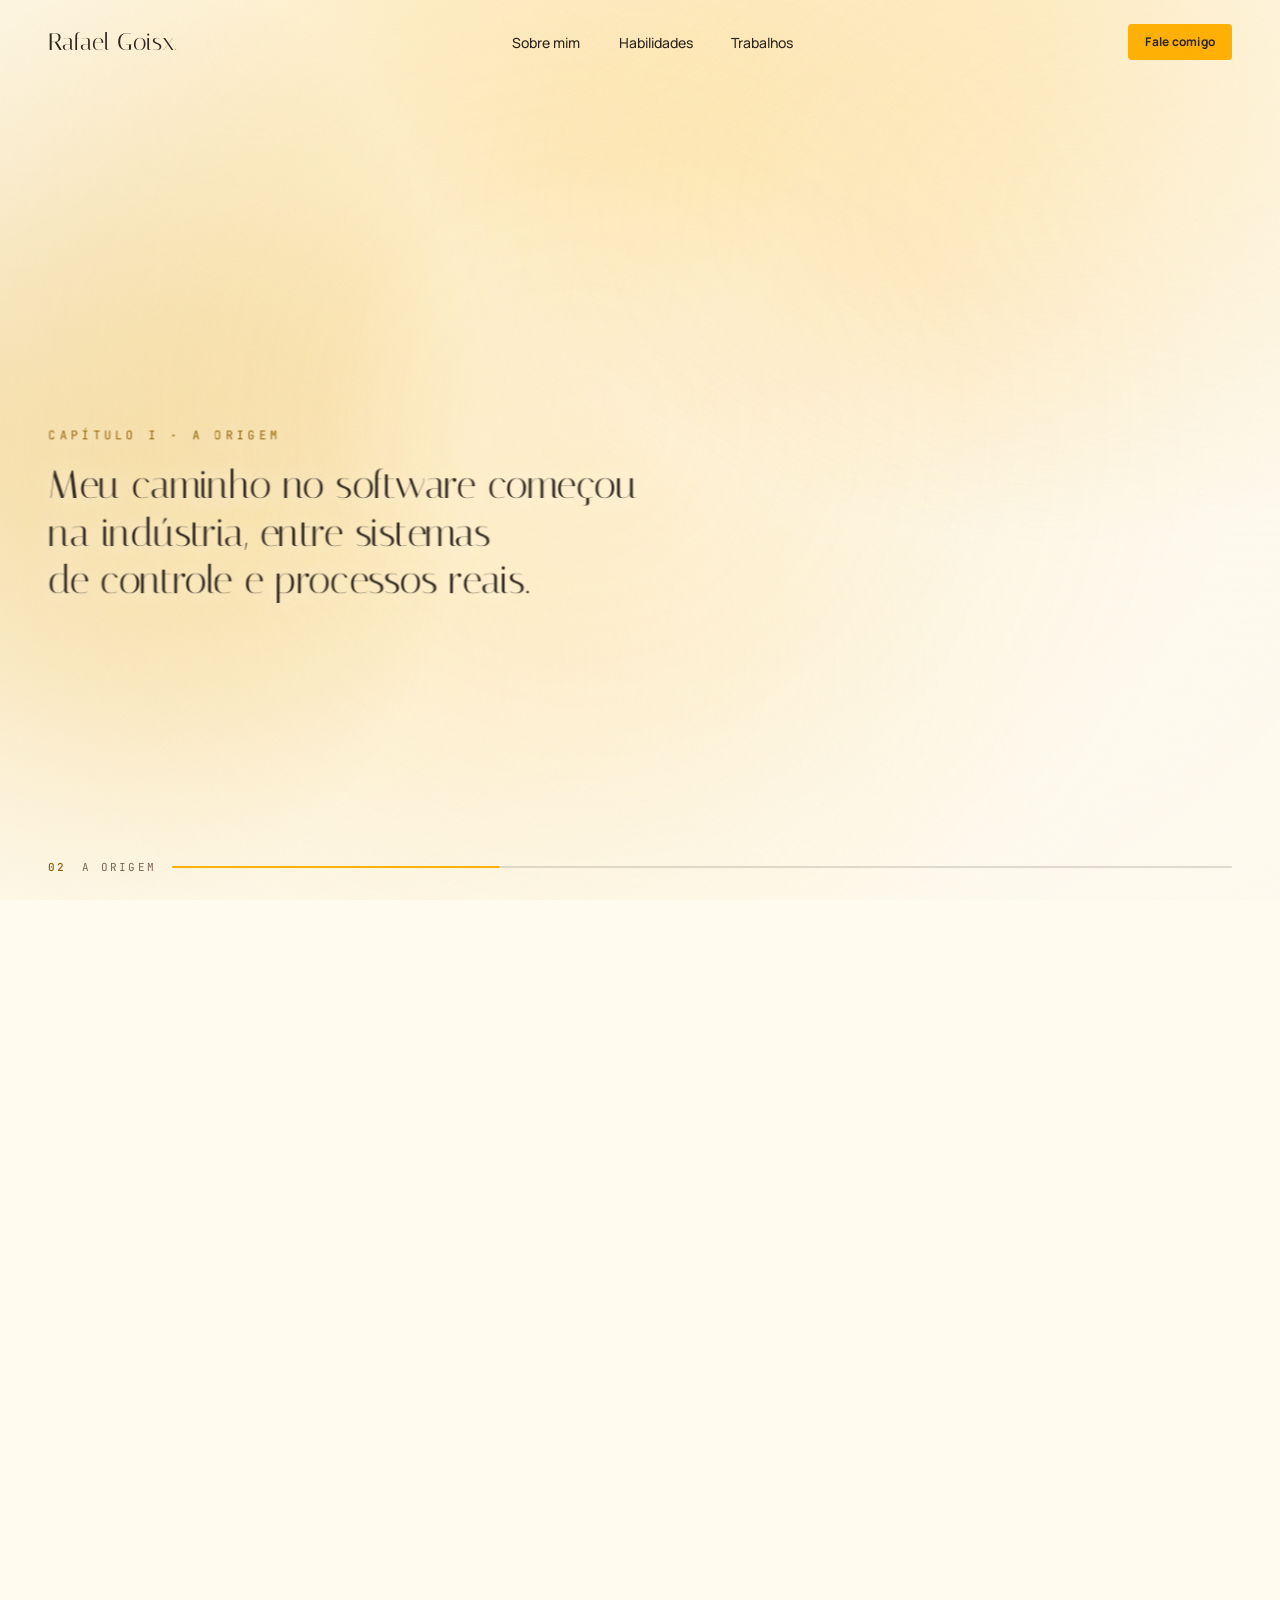
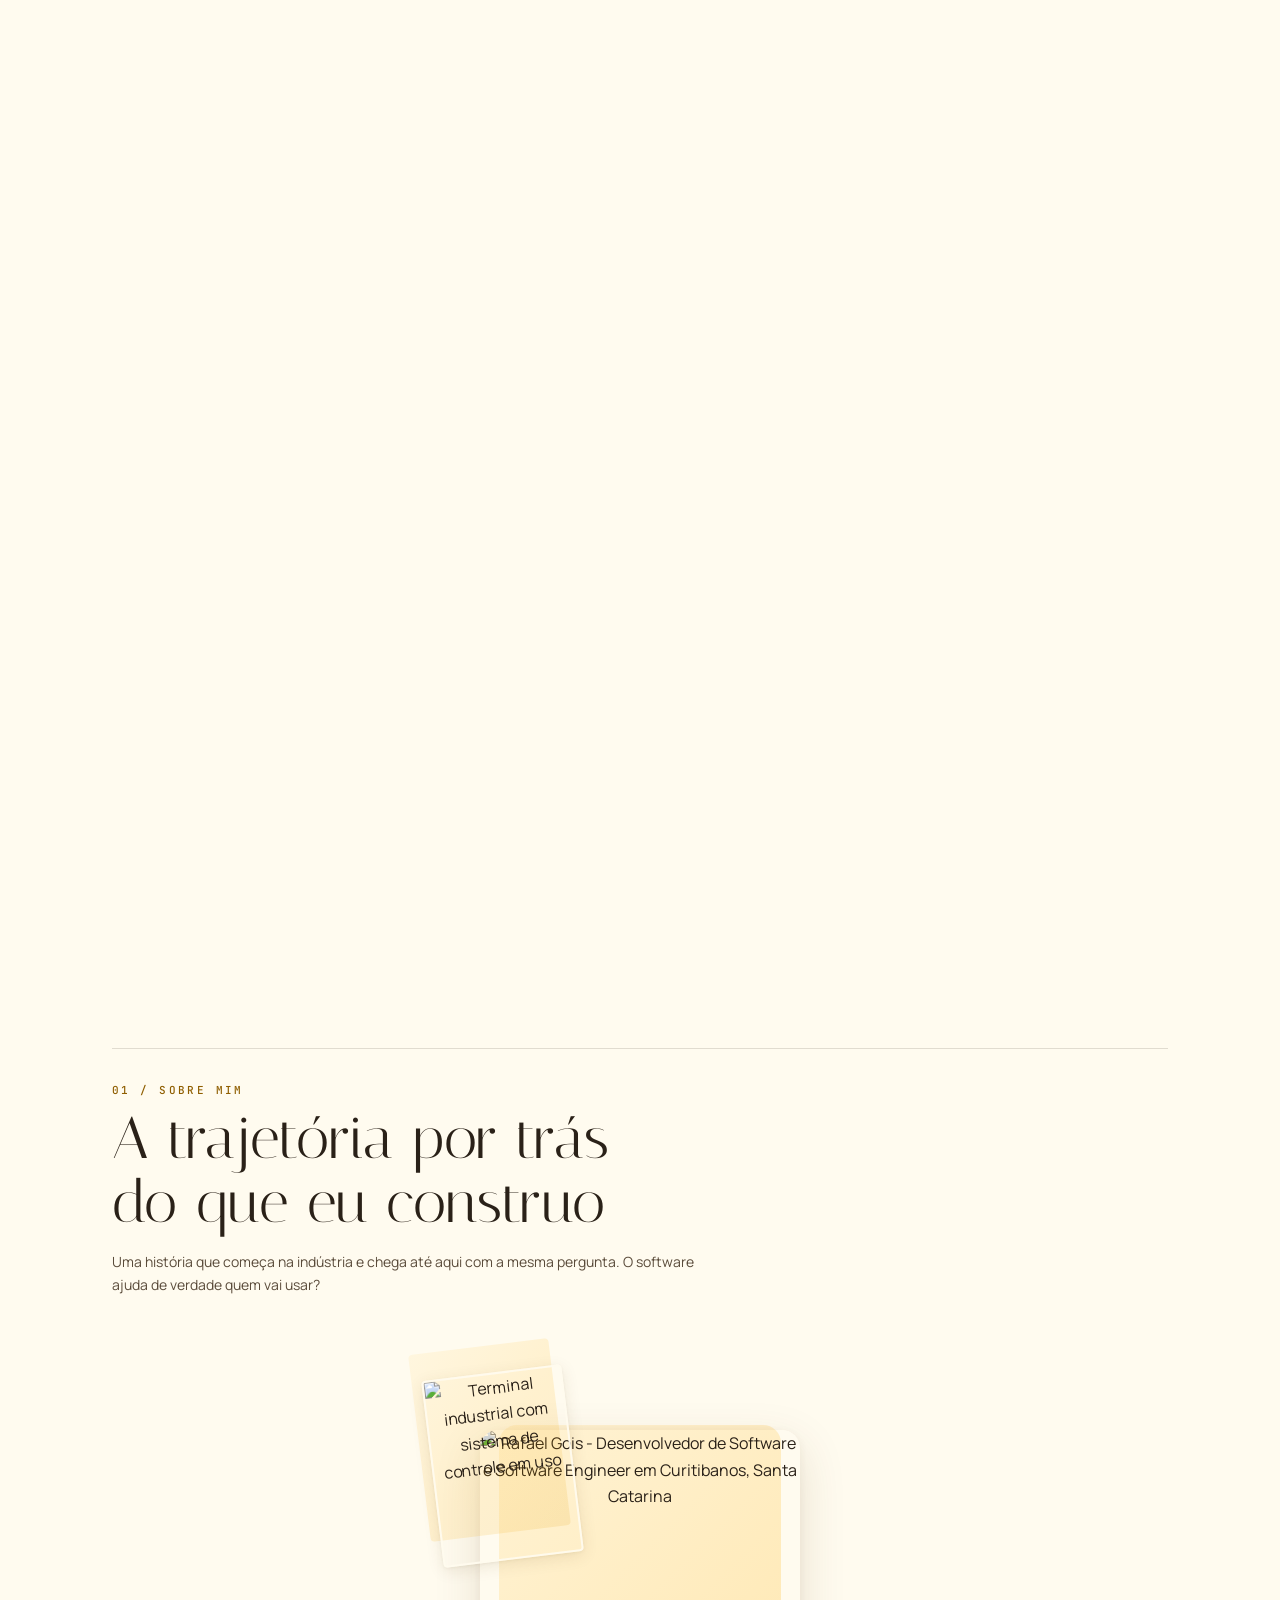
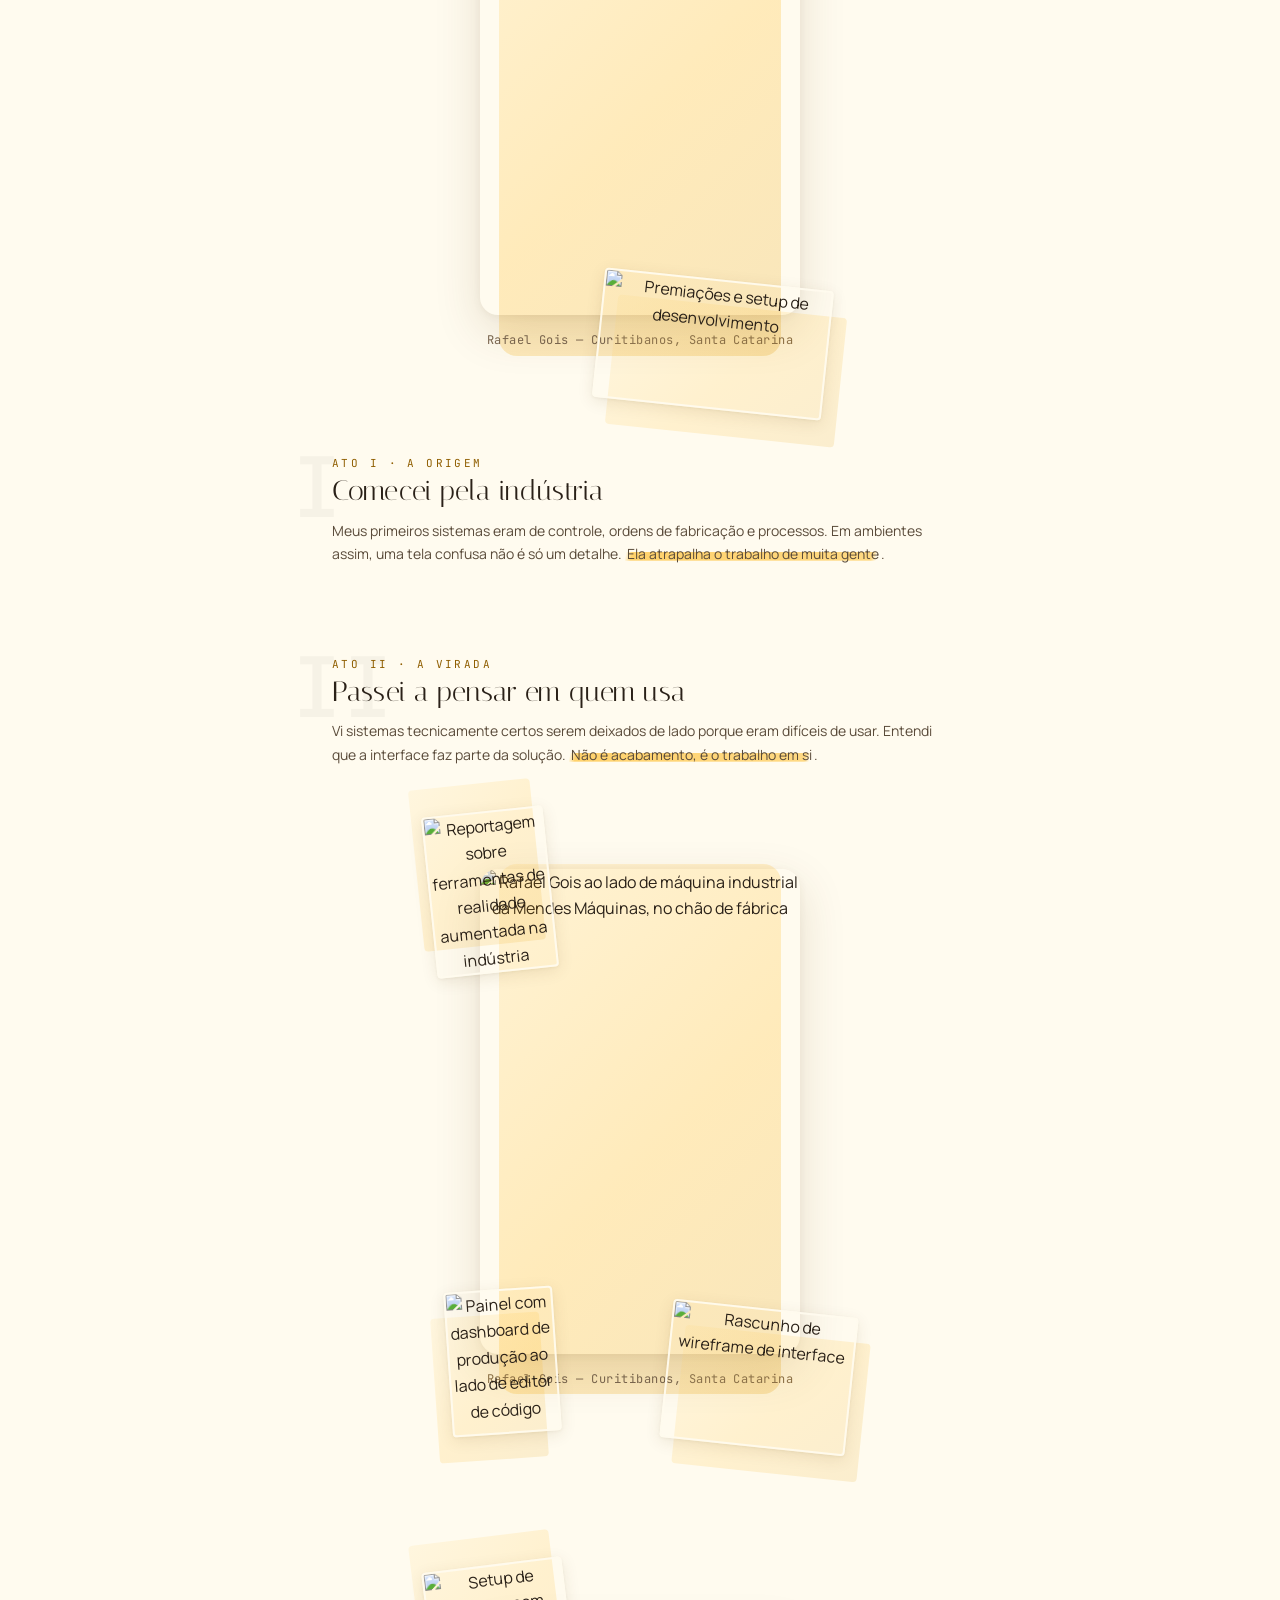
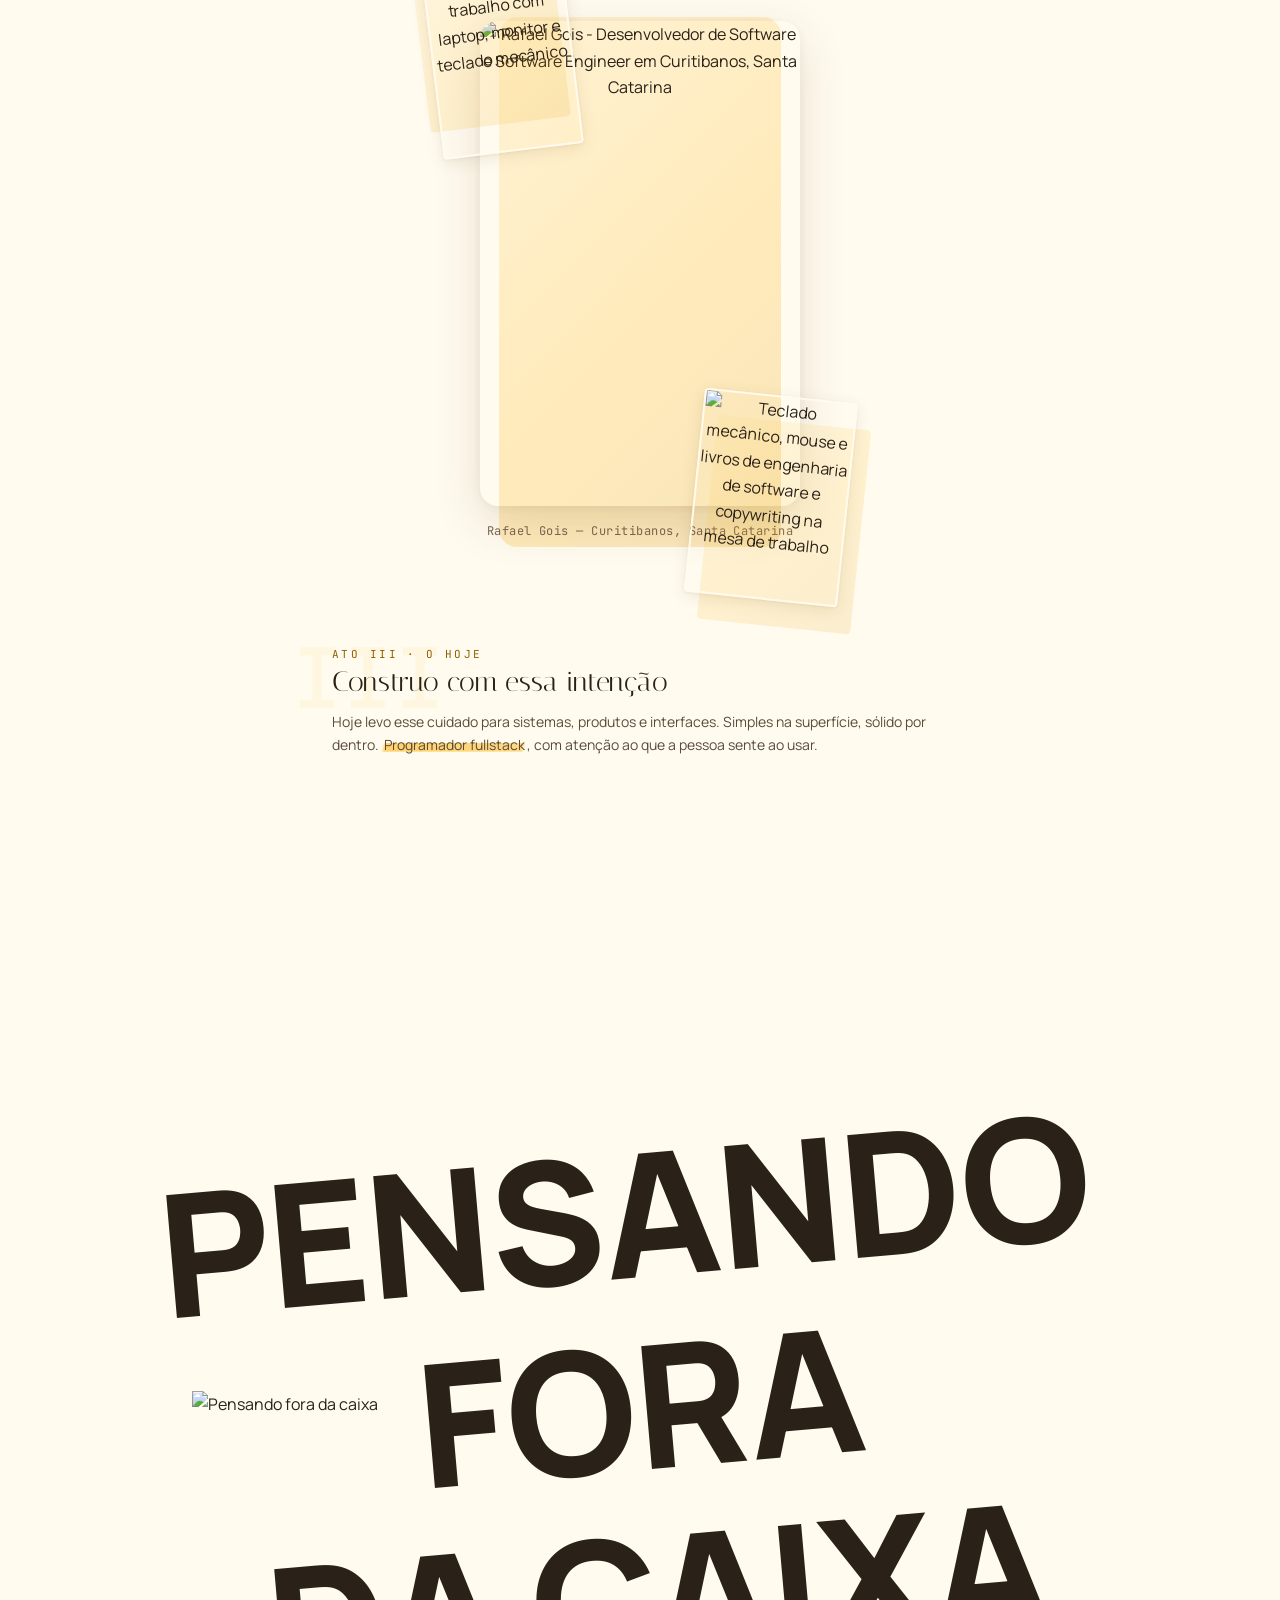
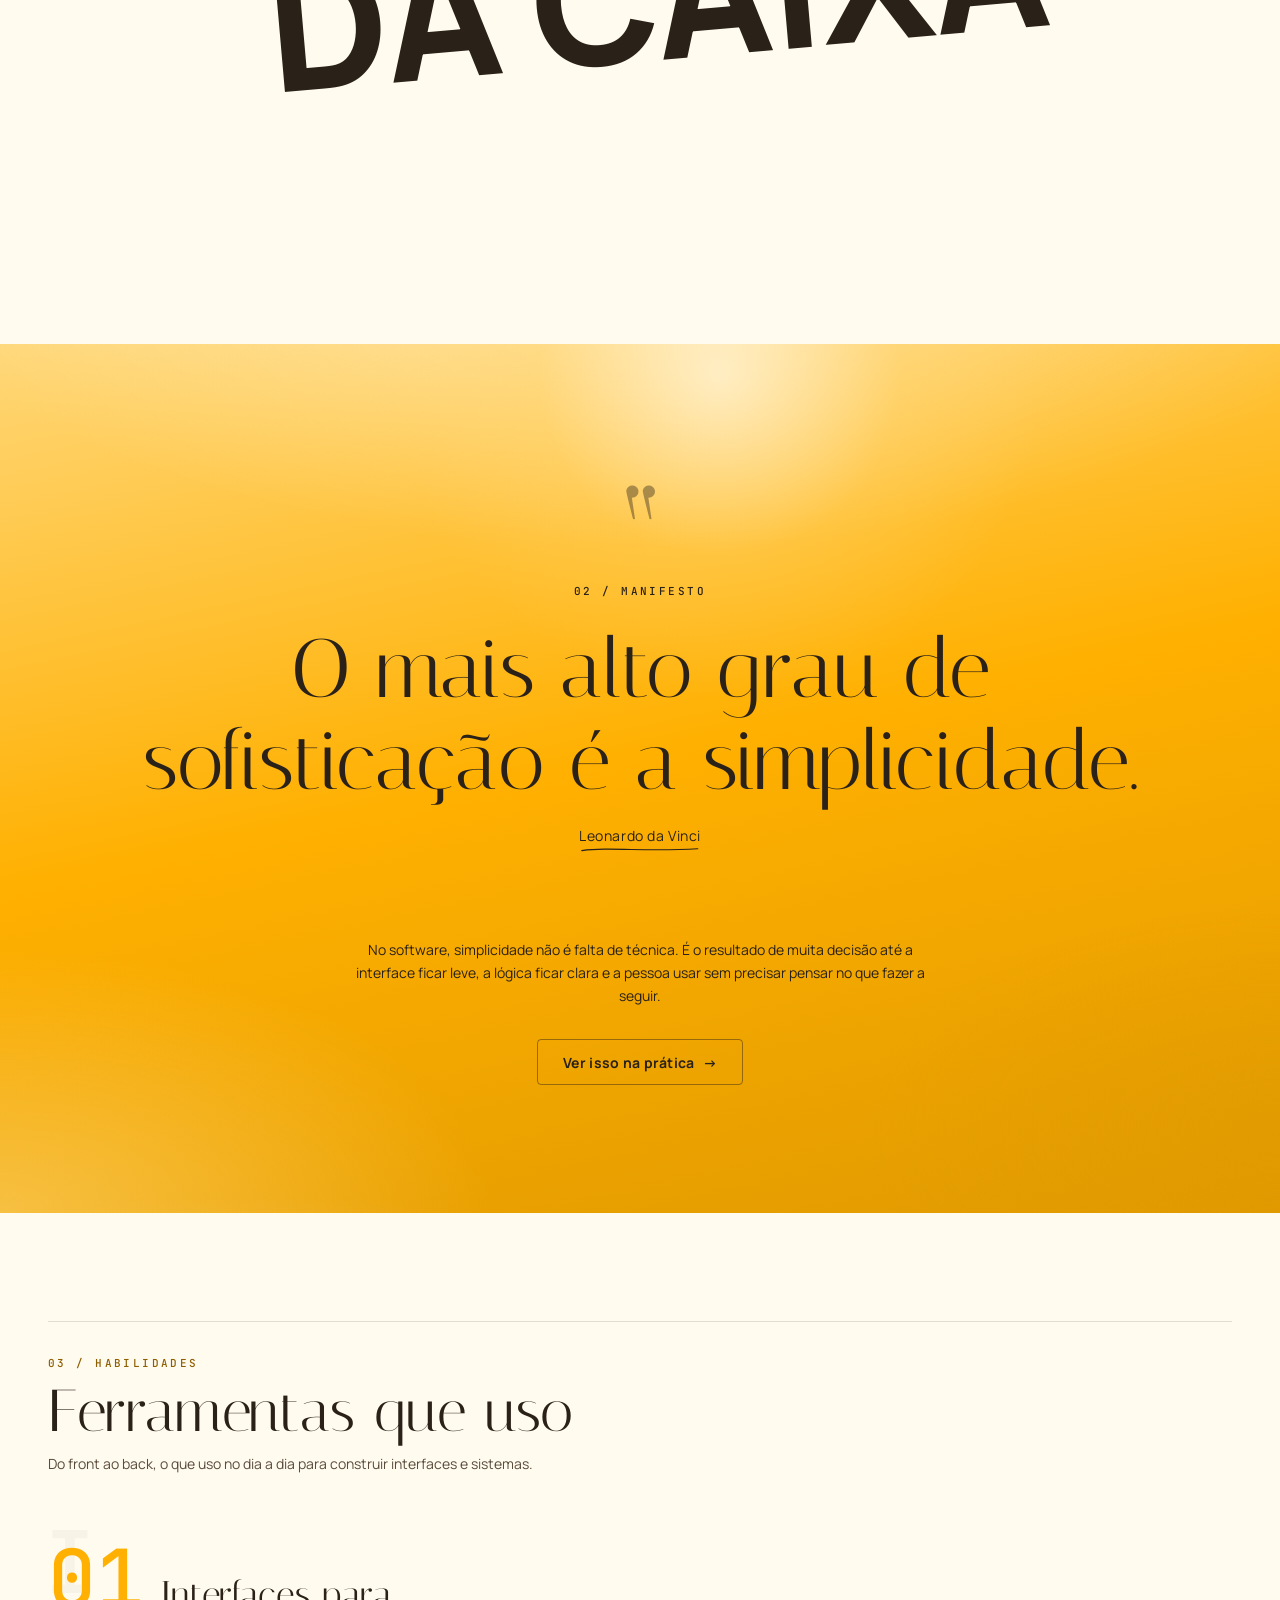
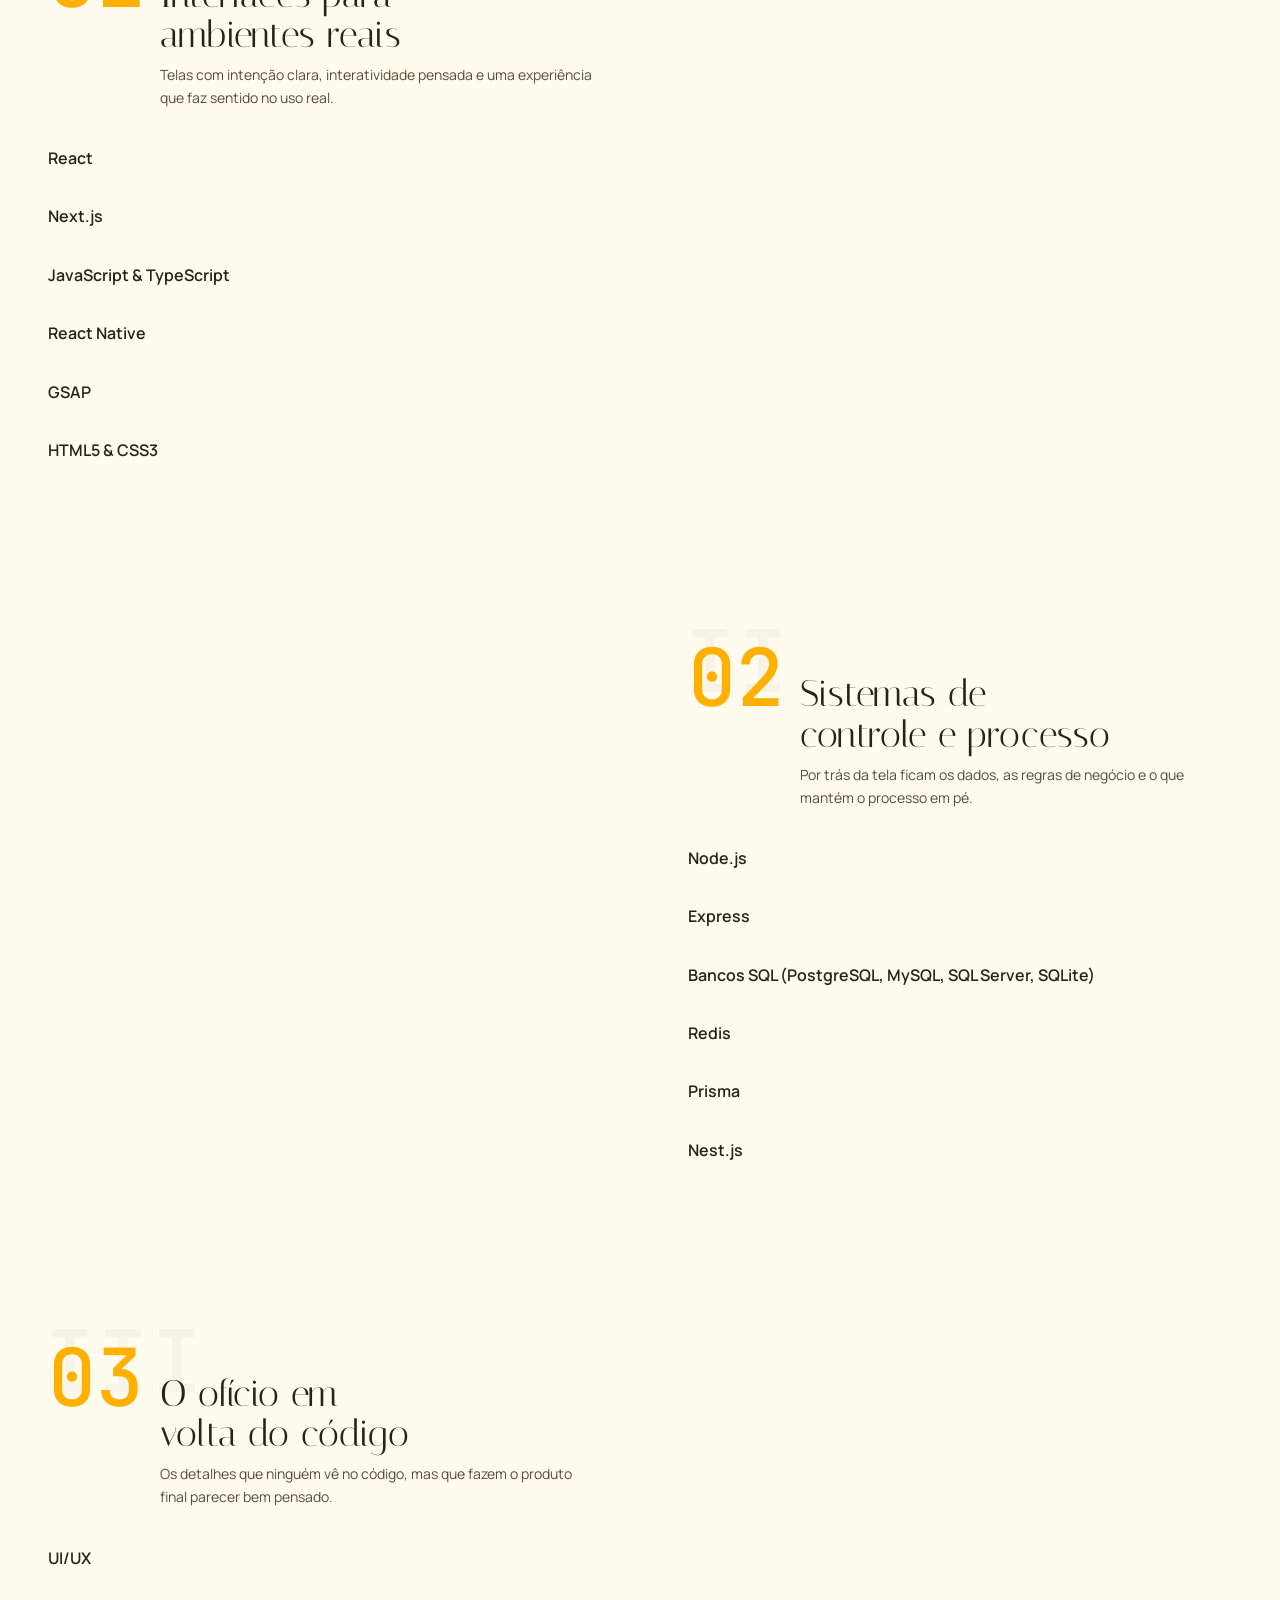
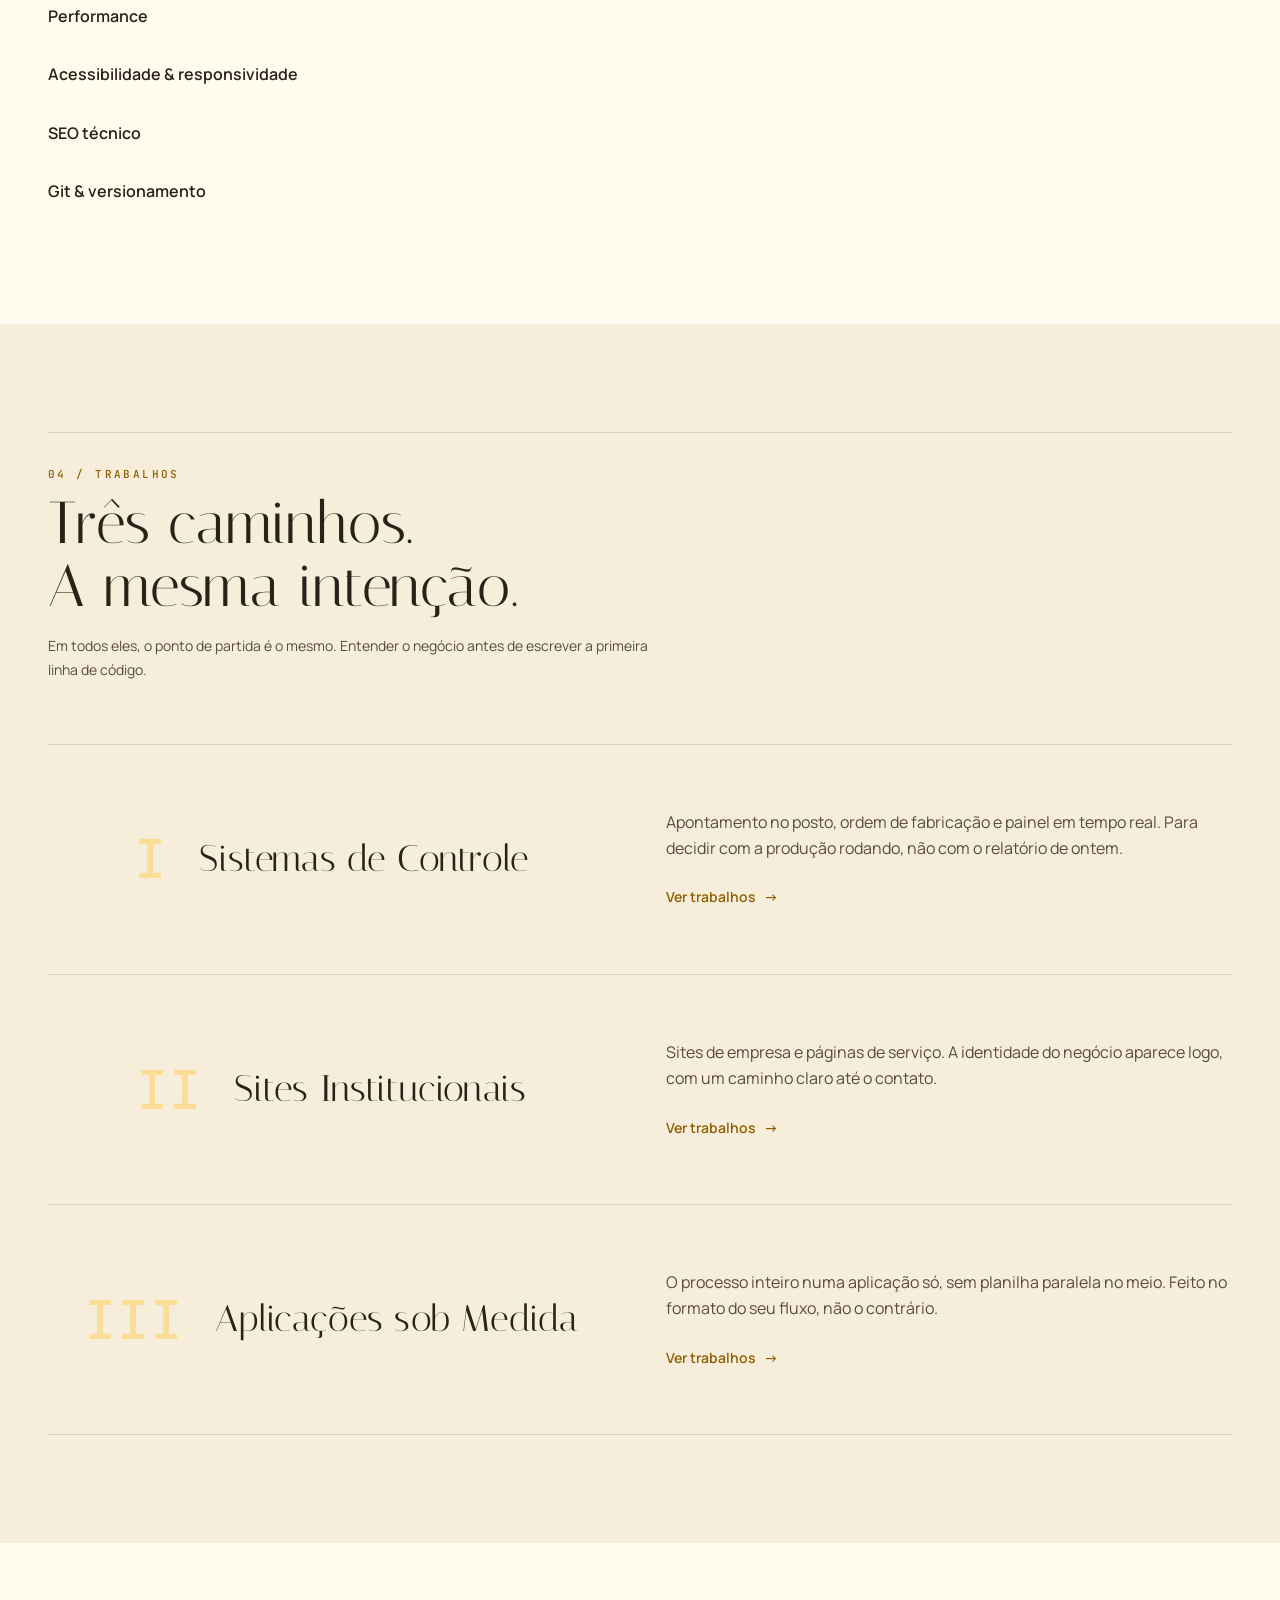
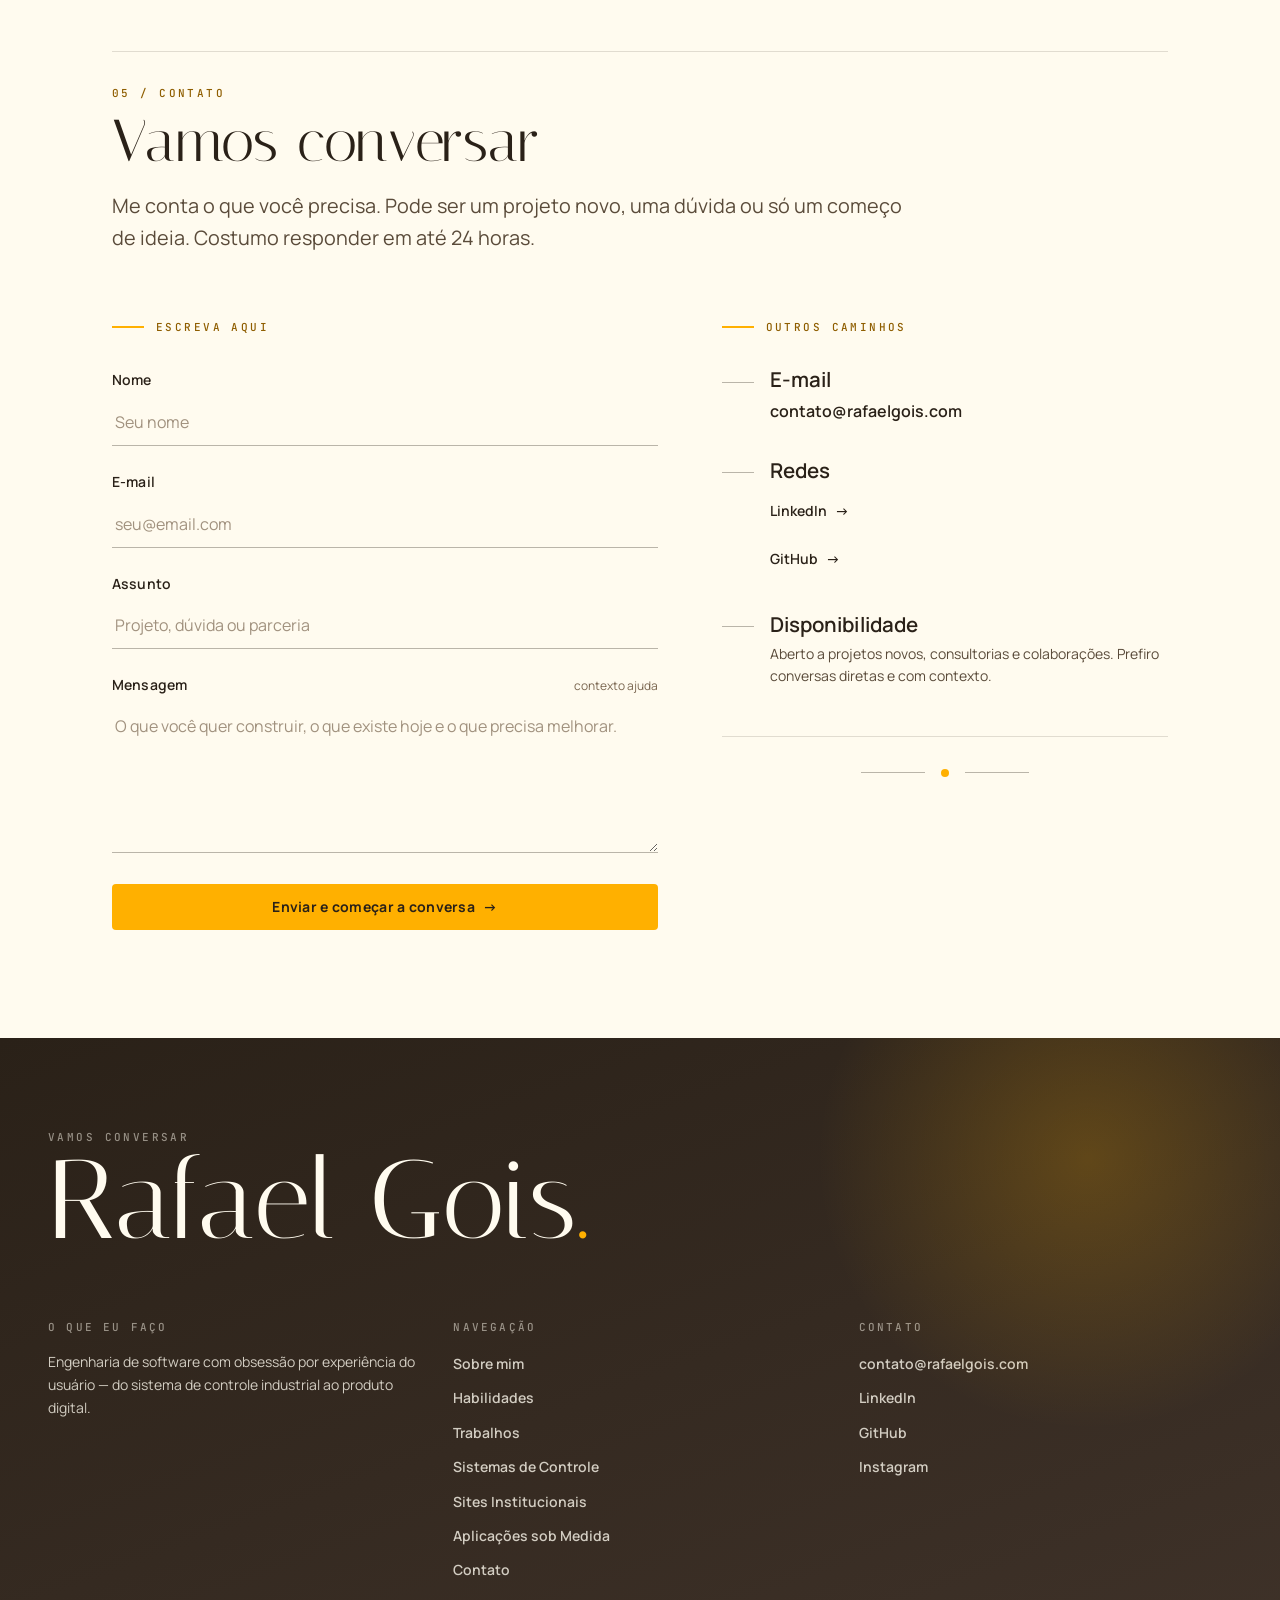
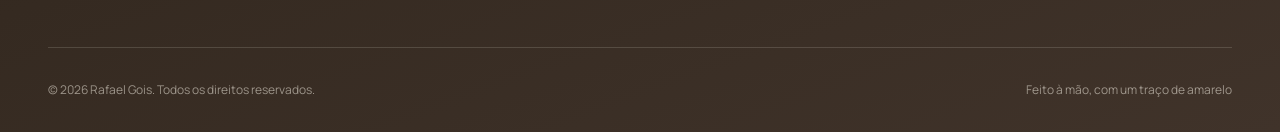
==== commit 9be3d231: "teste auto deploy" ====
--- a/index.html
+++ b/index.html
@@ -233,7 +233,7 @@
 
     <!-- ═══════════════ NAVBAR ═══════════════ -->
     <nav class="navbar" id="navbar" aria-label="Navegação principal">
-      <a class="navbar__logo" href="#hero">Rafael Gois<em>.</em></a>
+      <a class="navbar__logo" href="#hero">Rafael Goisx<em>.</em></a>
       <ul class="navbar__links">
         <li><a class="link-line" href="#about">Sobre mim</a></li>
         <li><a class="link-line" href="#skills">Habilidades</a></li>
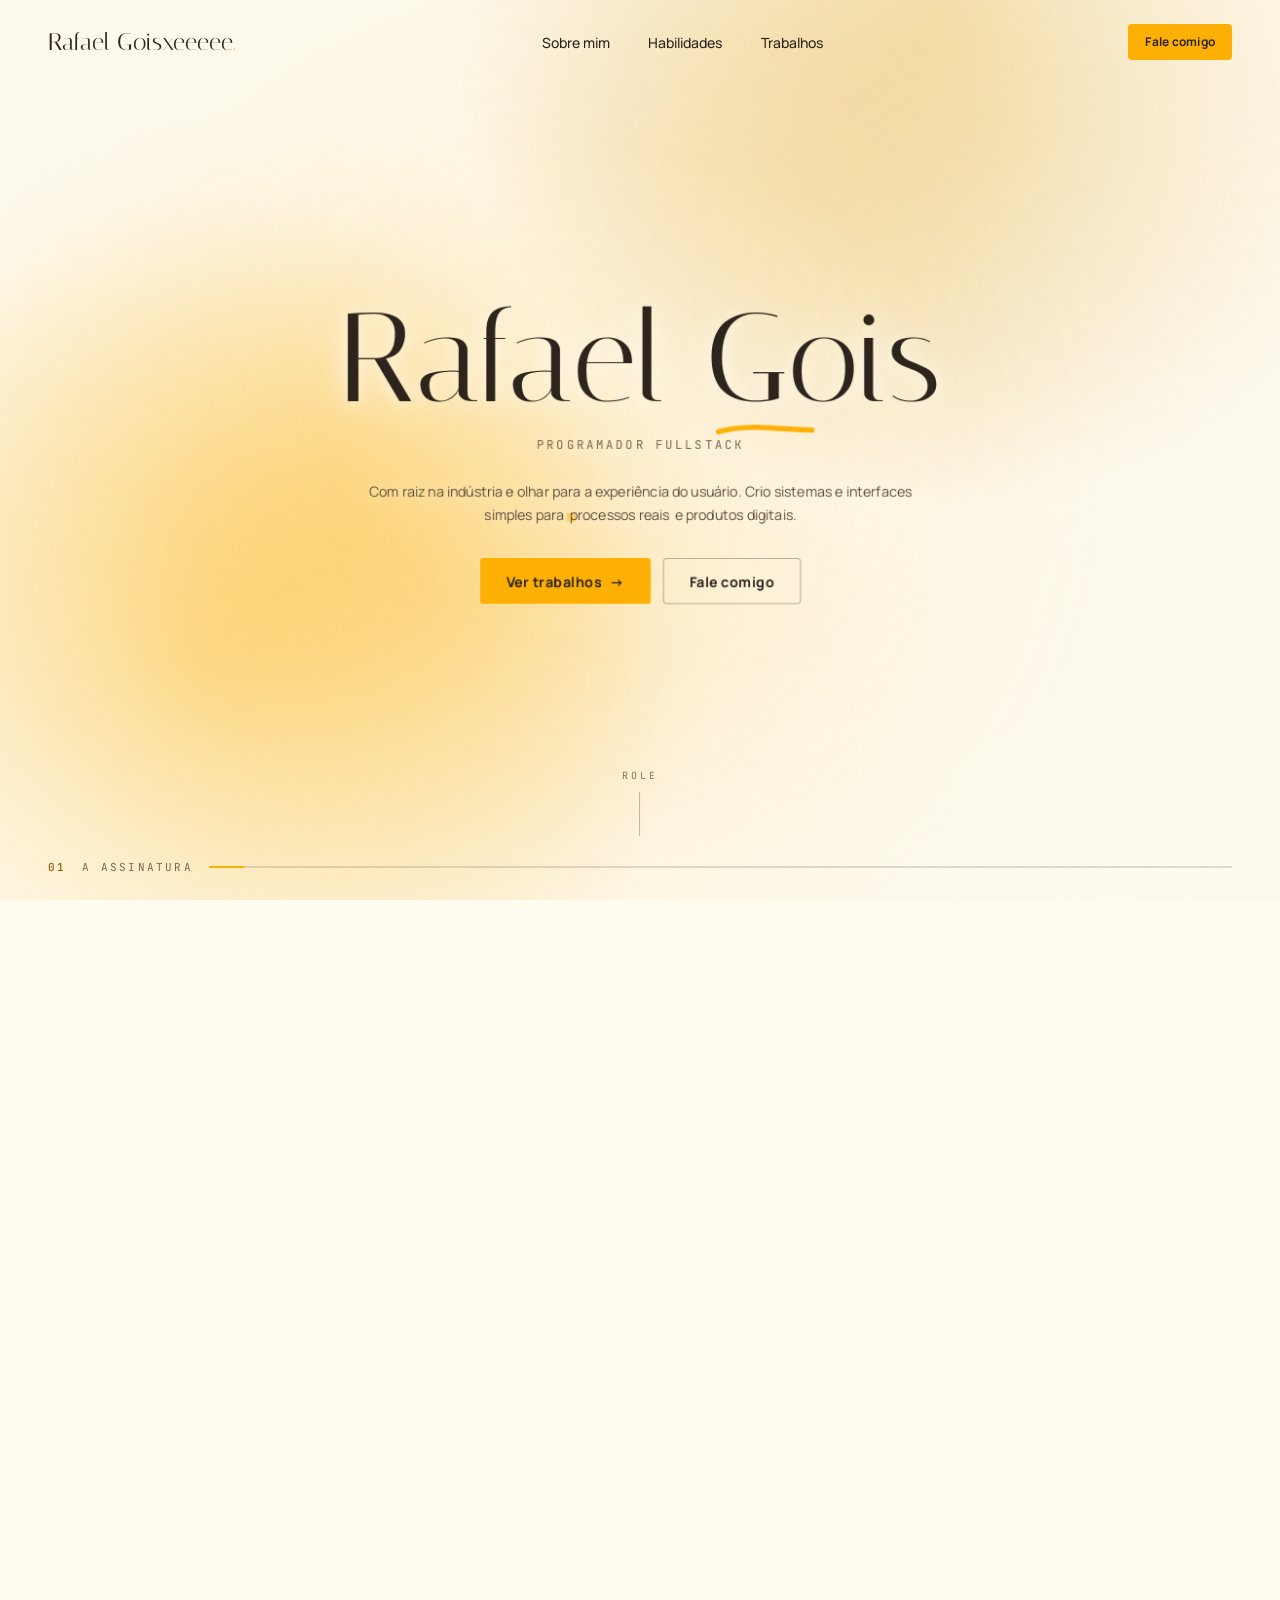
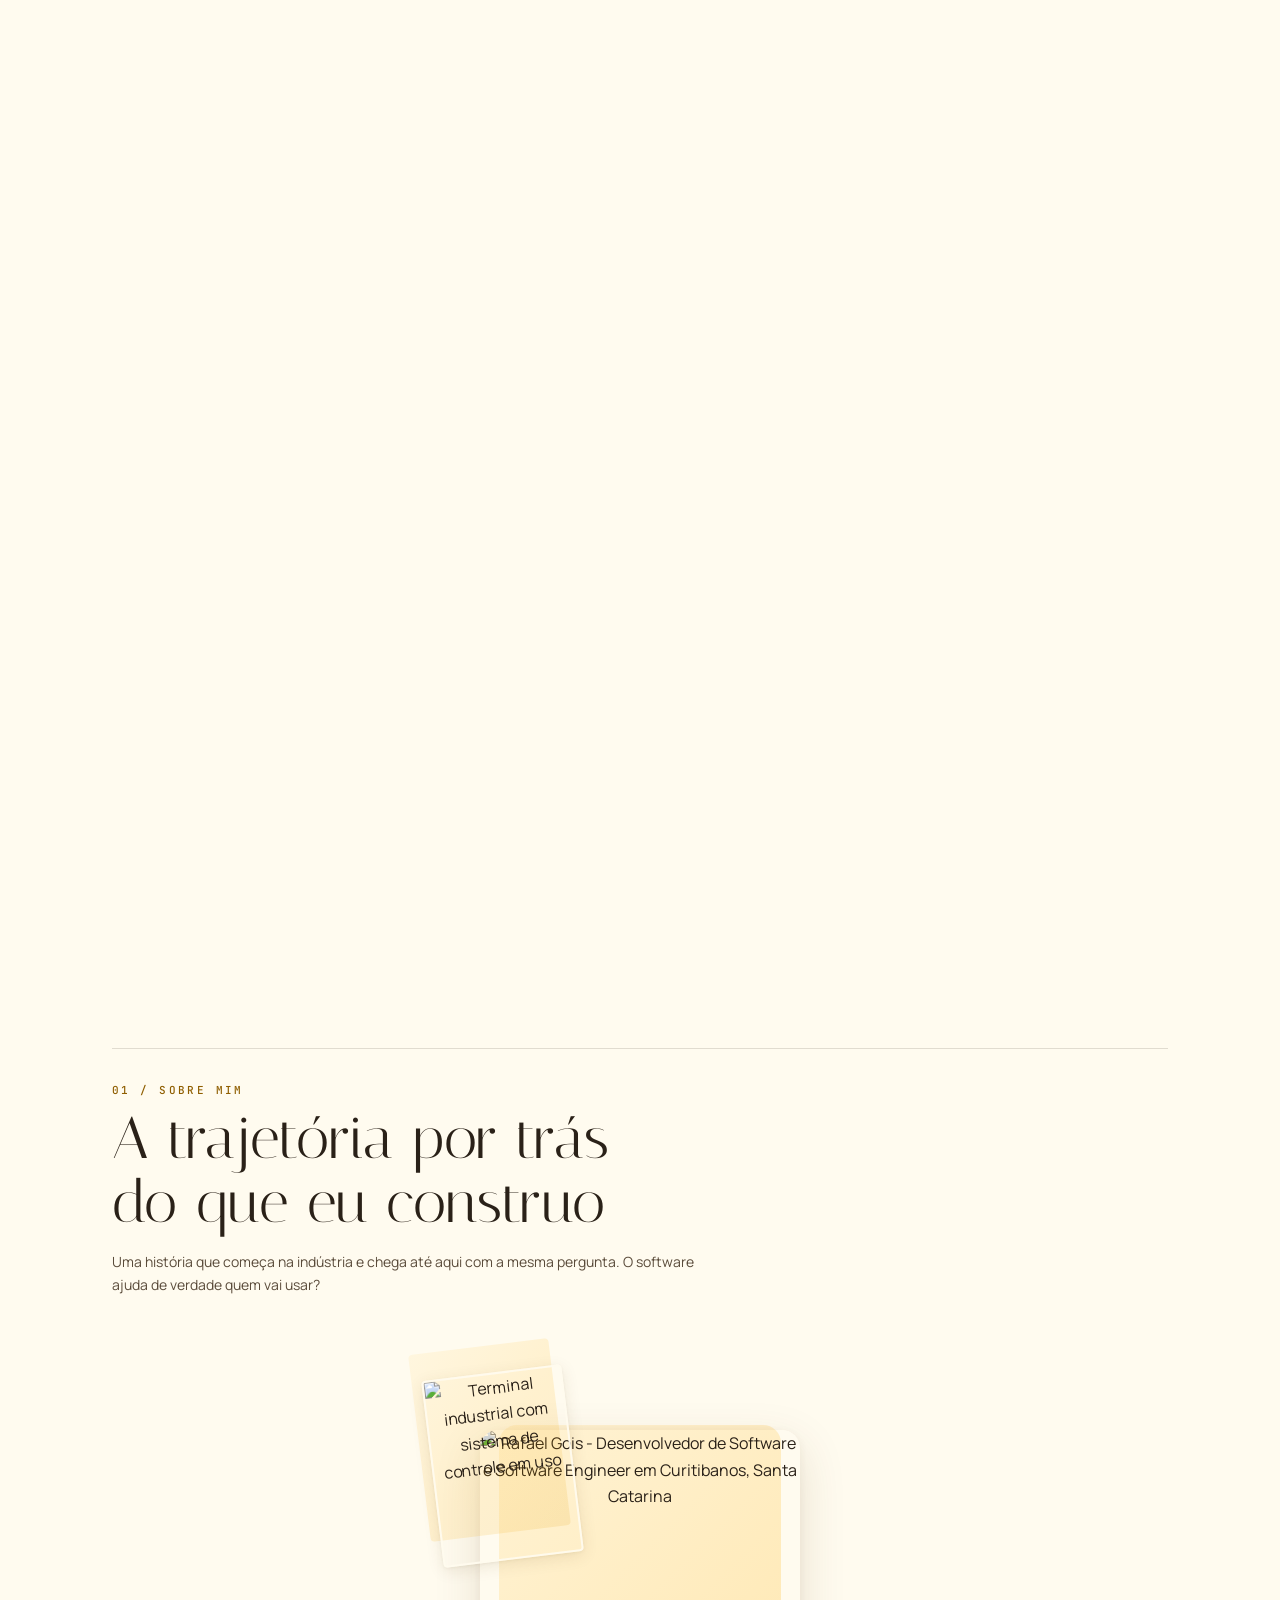
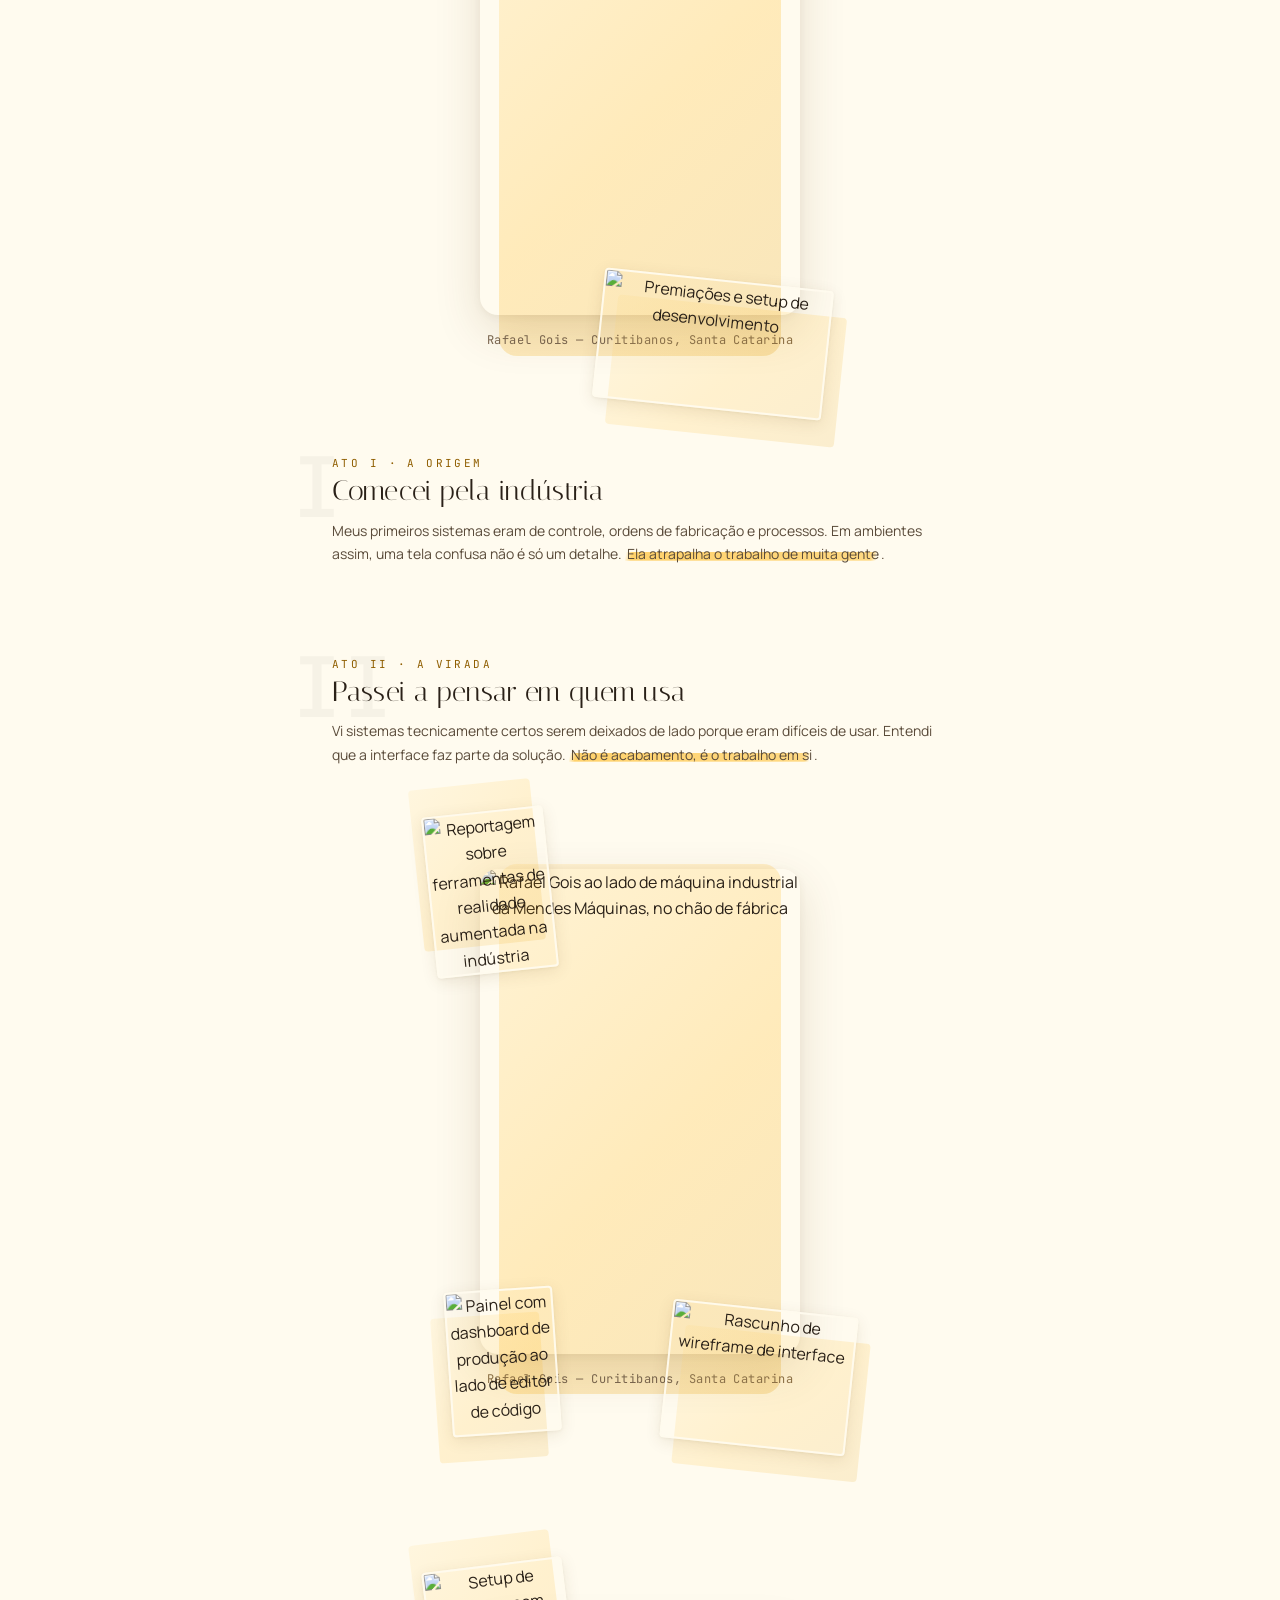
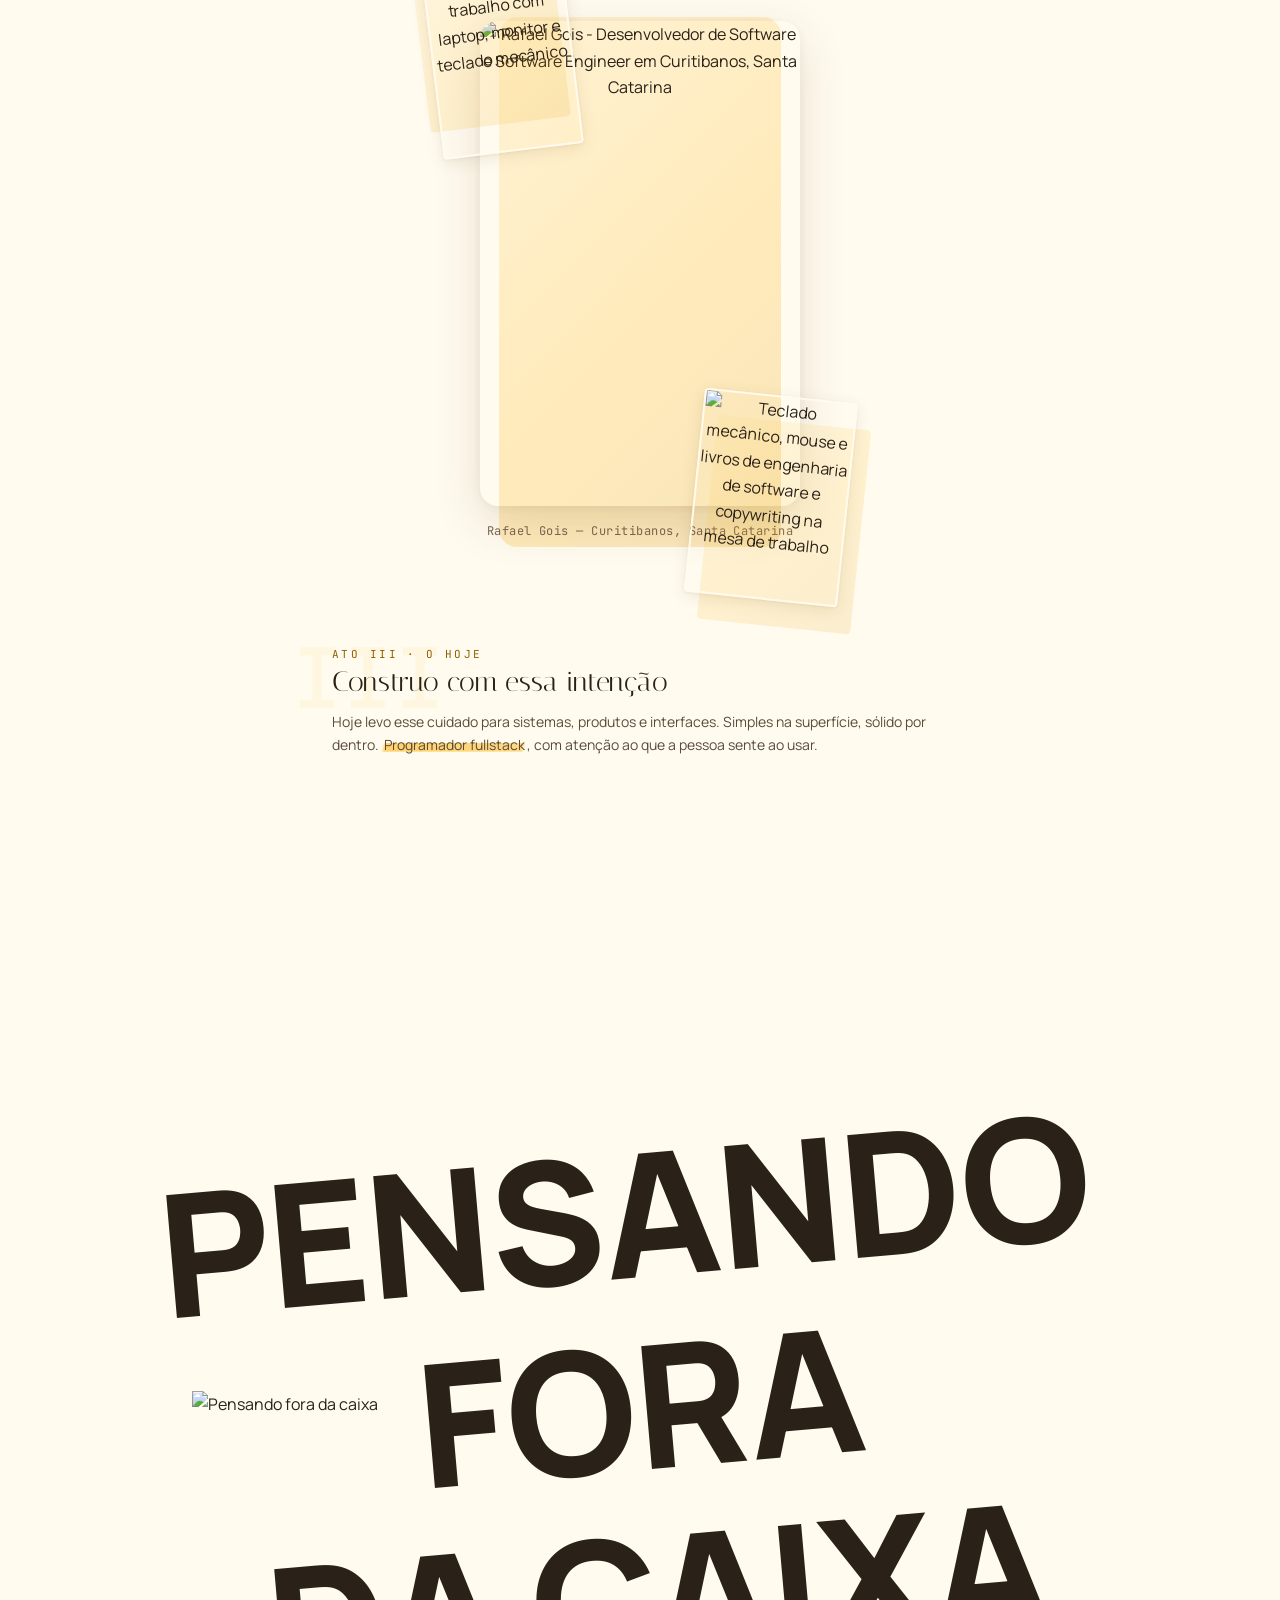
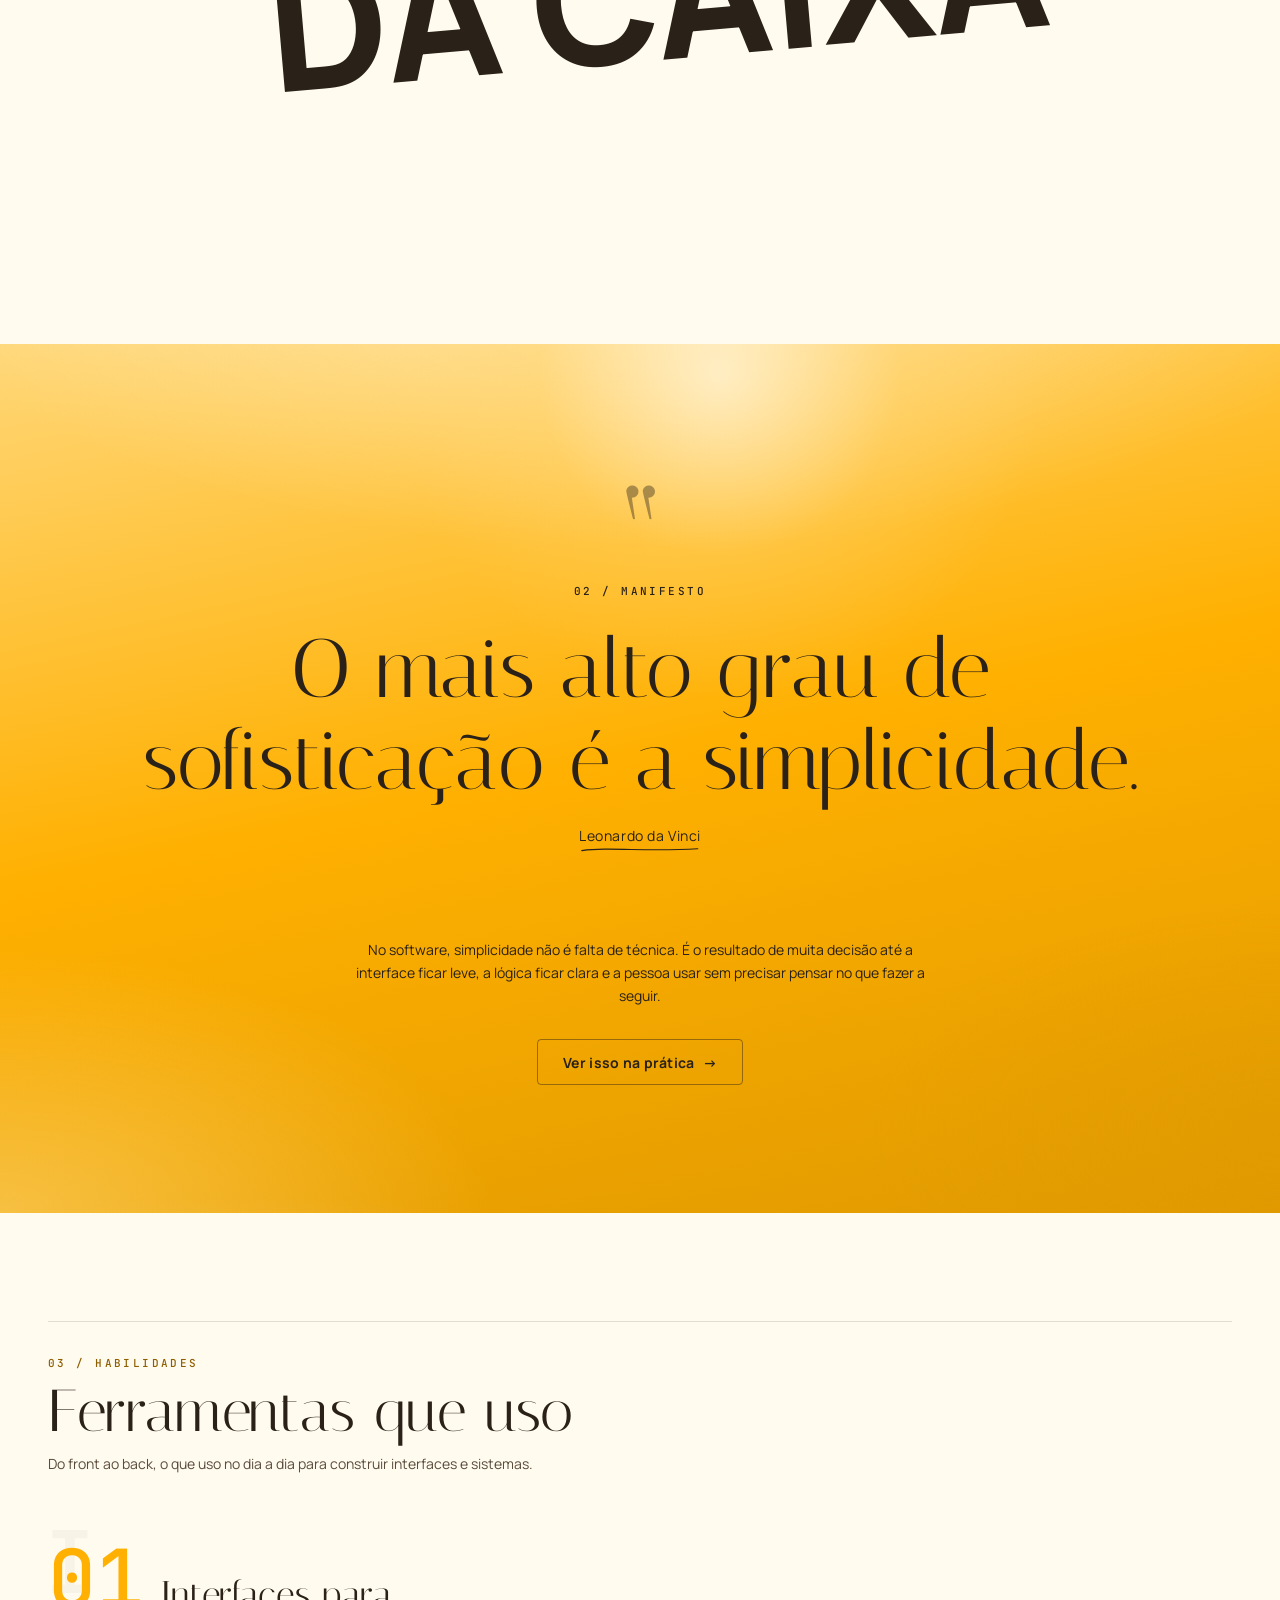
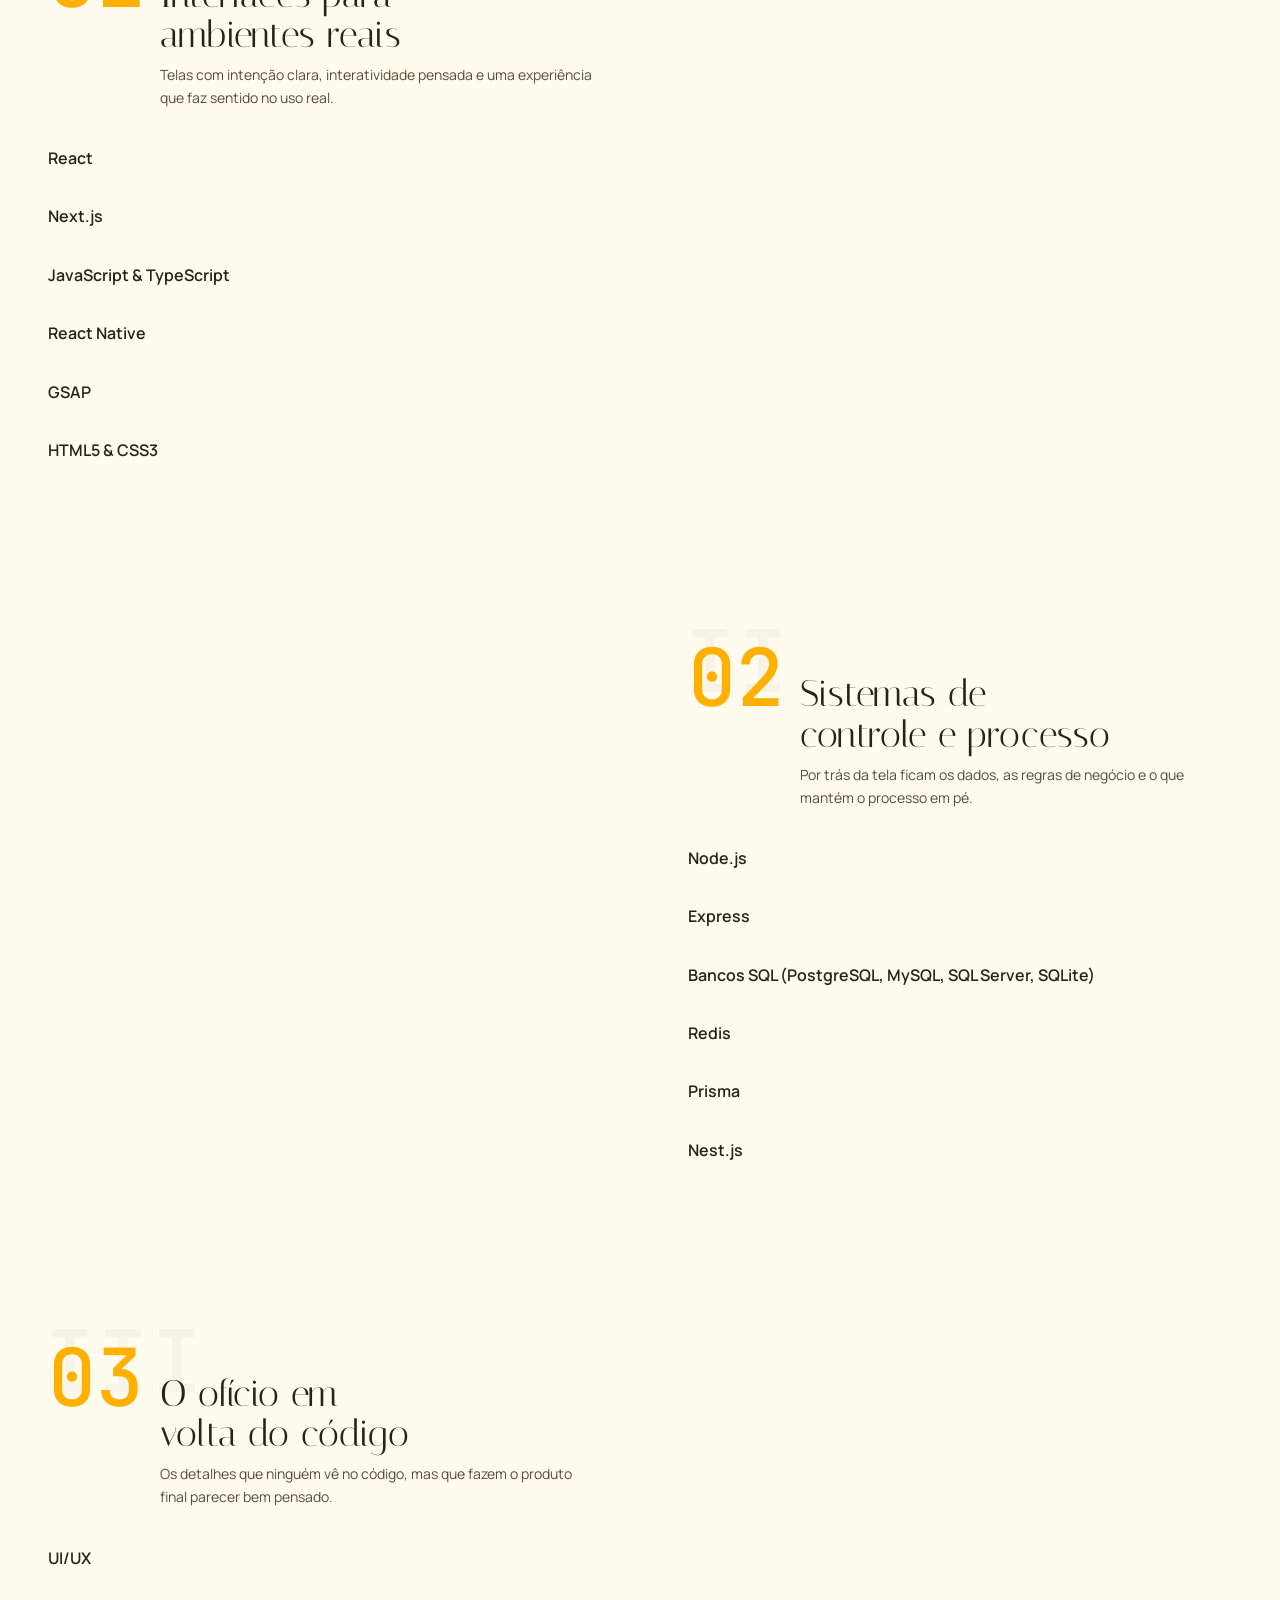
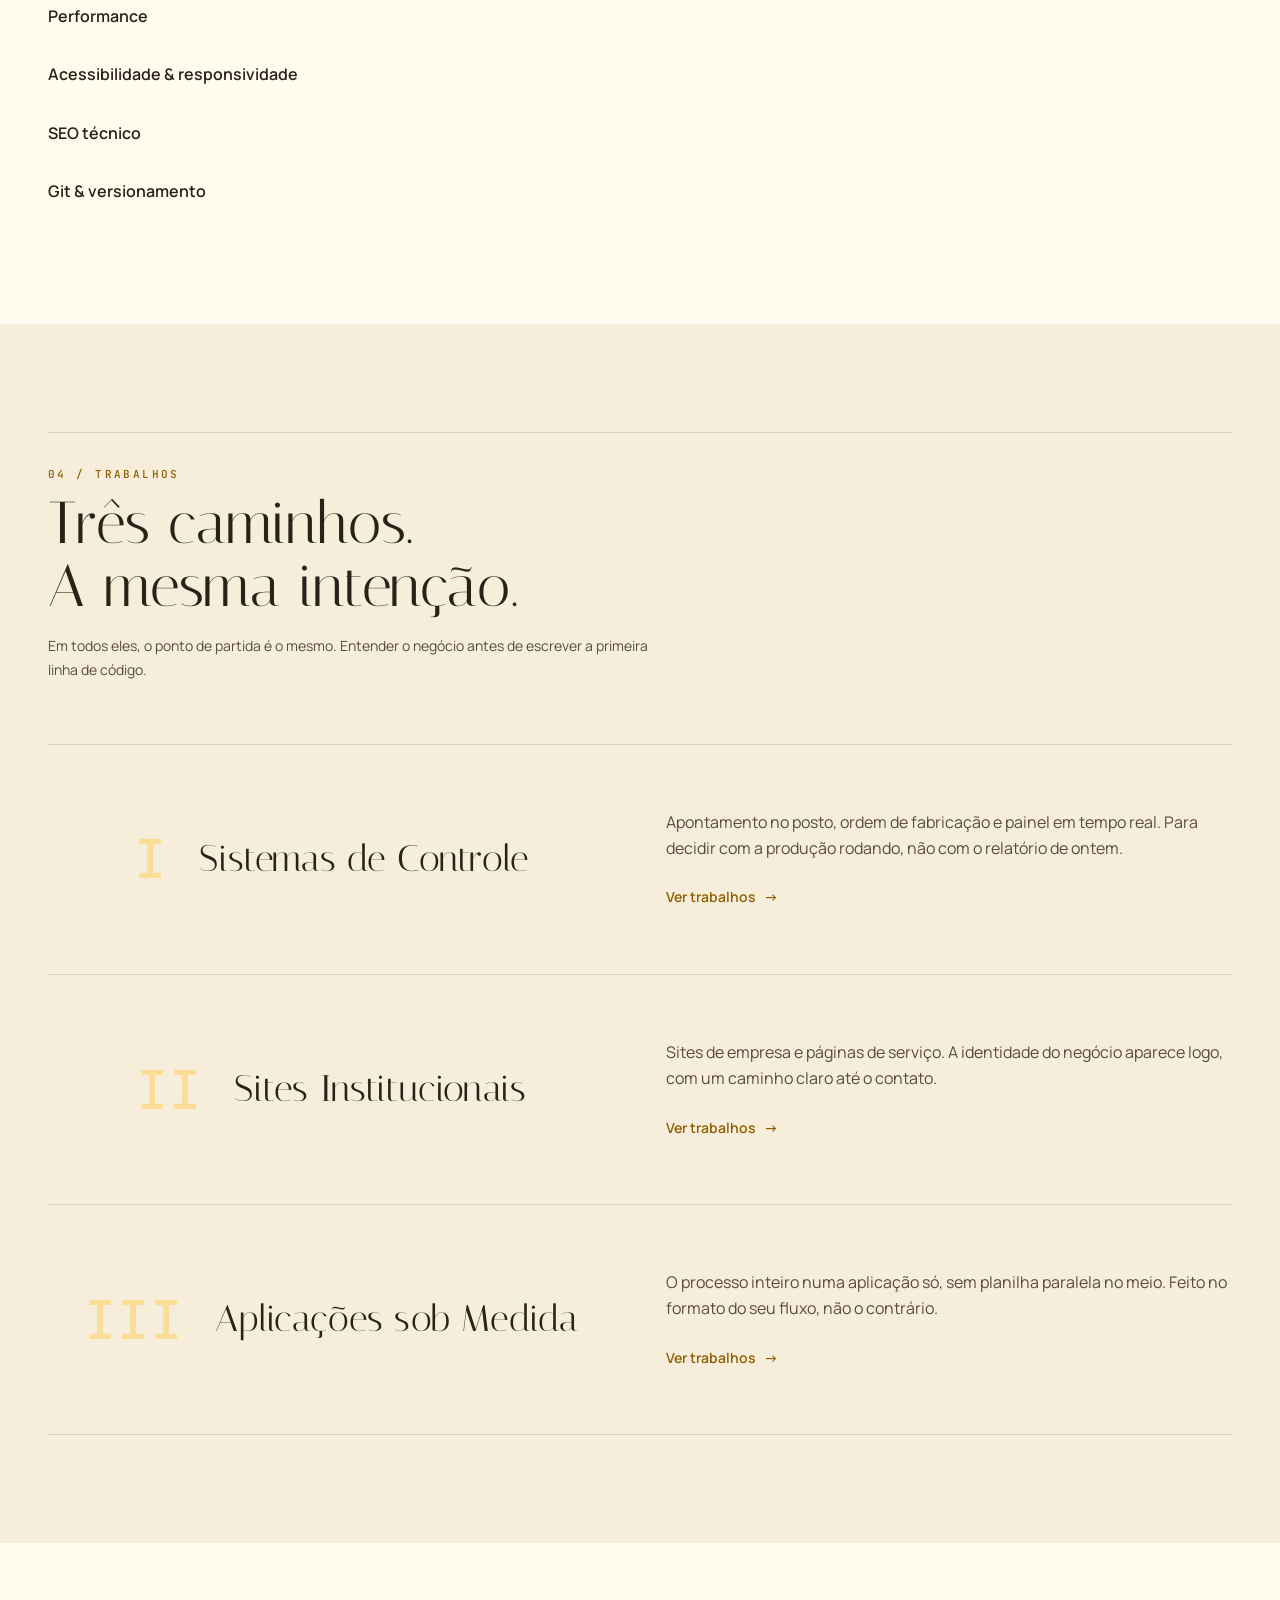
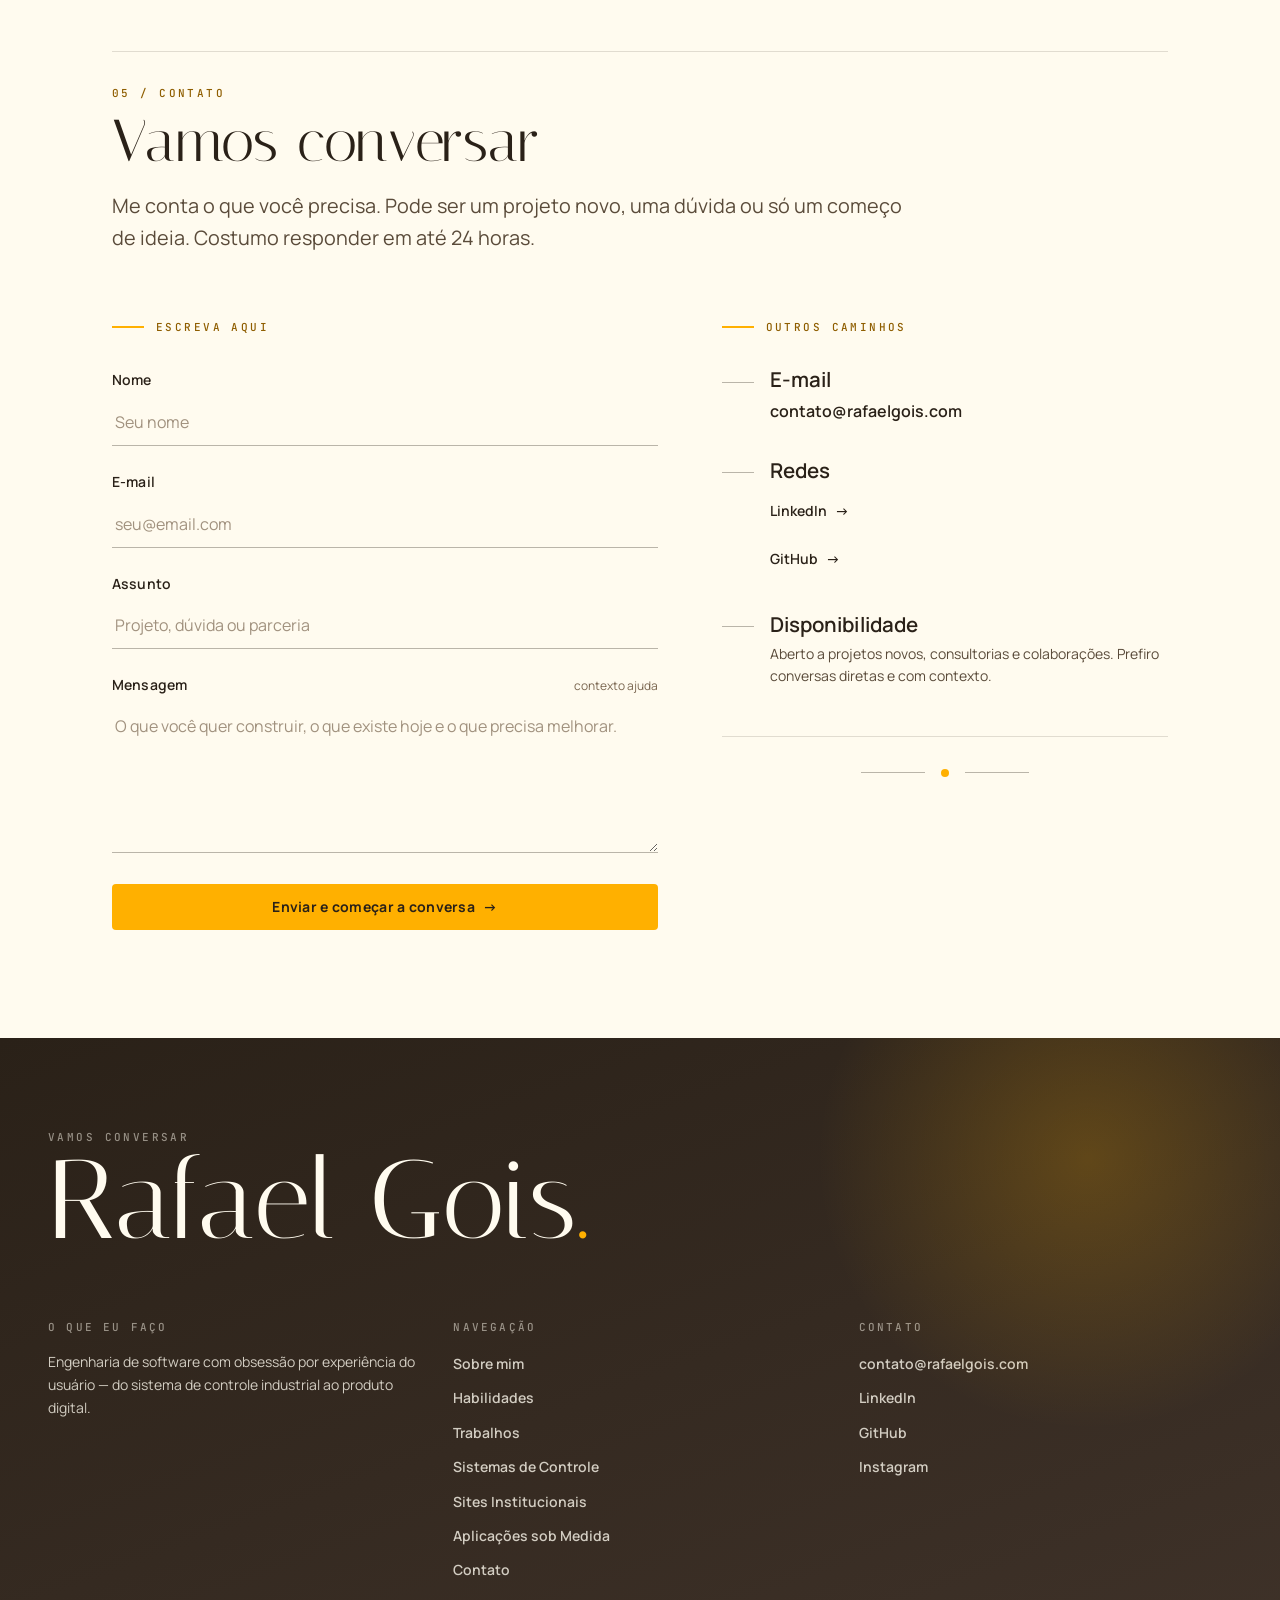
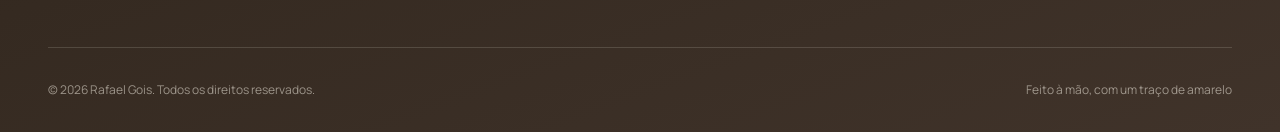
==== commit f21d86de: "aa" ====
--- a/index.html
+++ b/index.html
@@ -233,7 +233,7 @@
 
     <!-- ═══════════════ NAVBAR ═══════════════ -->
     <nav class="navbar" id="navbar" aria-label="Navegação principal">
-      <a class="navbar__logo" href="#hero">Rafael Goisx<em>.</em></a>
+      <a class="navbar__logo" href="#hero">Rafael Goisxeeeee<em>.</em></a>
       <ul class="navbar__links">
         <li><a class="link-line" href="#about">Sobre mim</a></li>
         <li><a class="link-line" href="#skills">Habilidades</a></li>
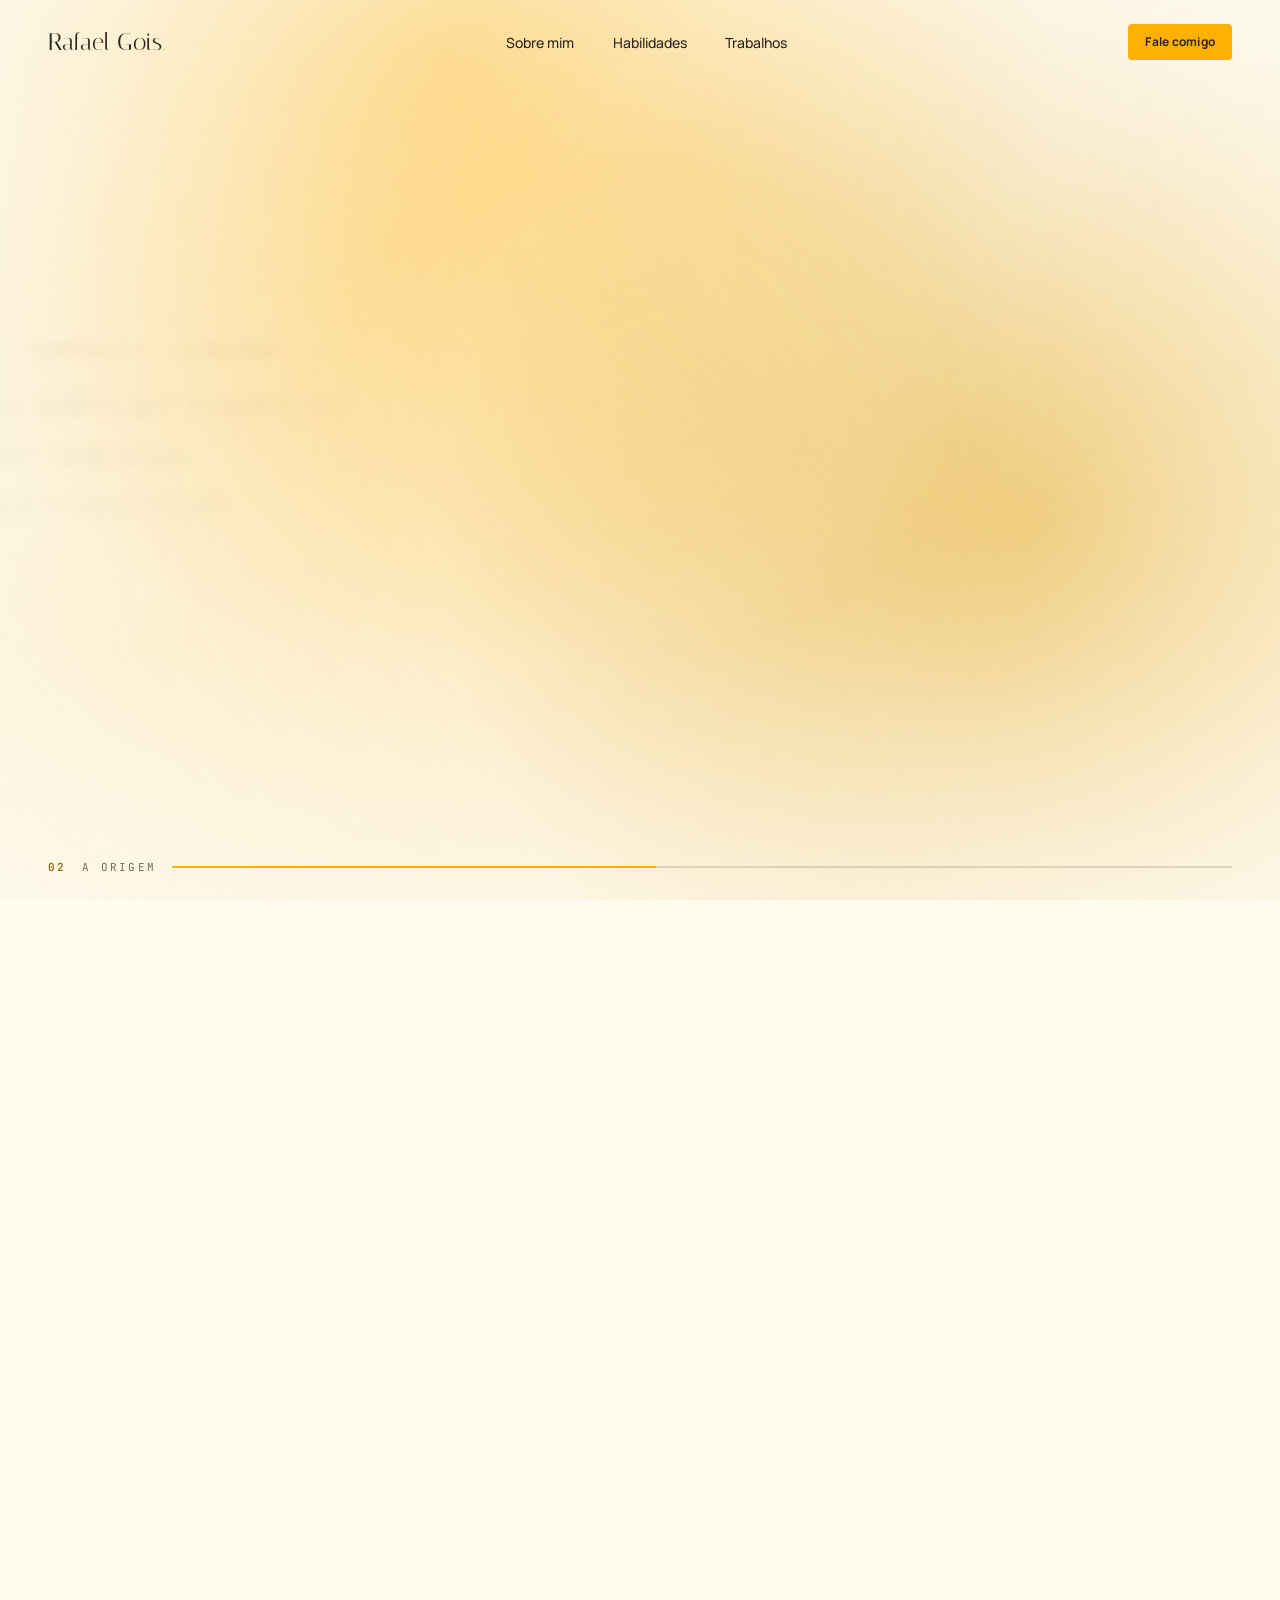
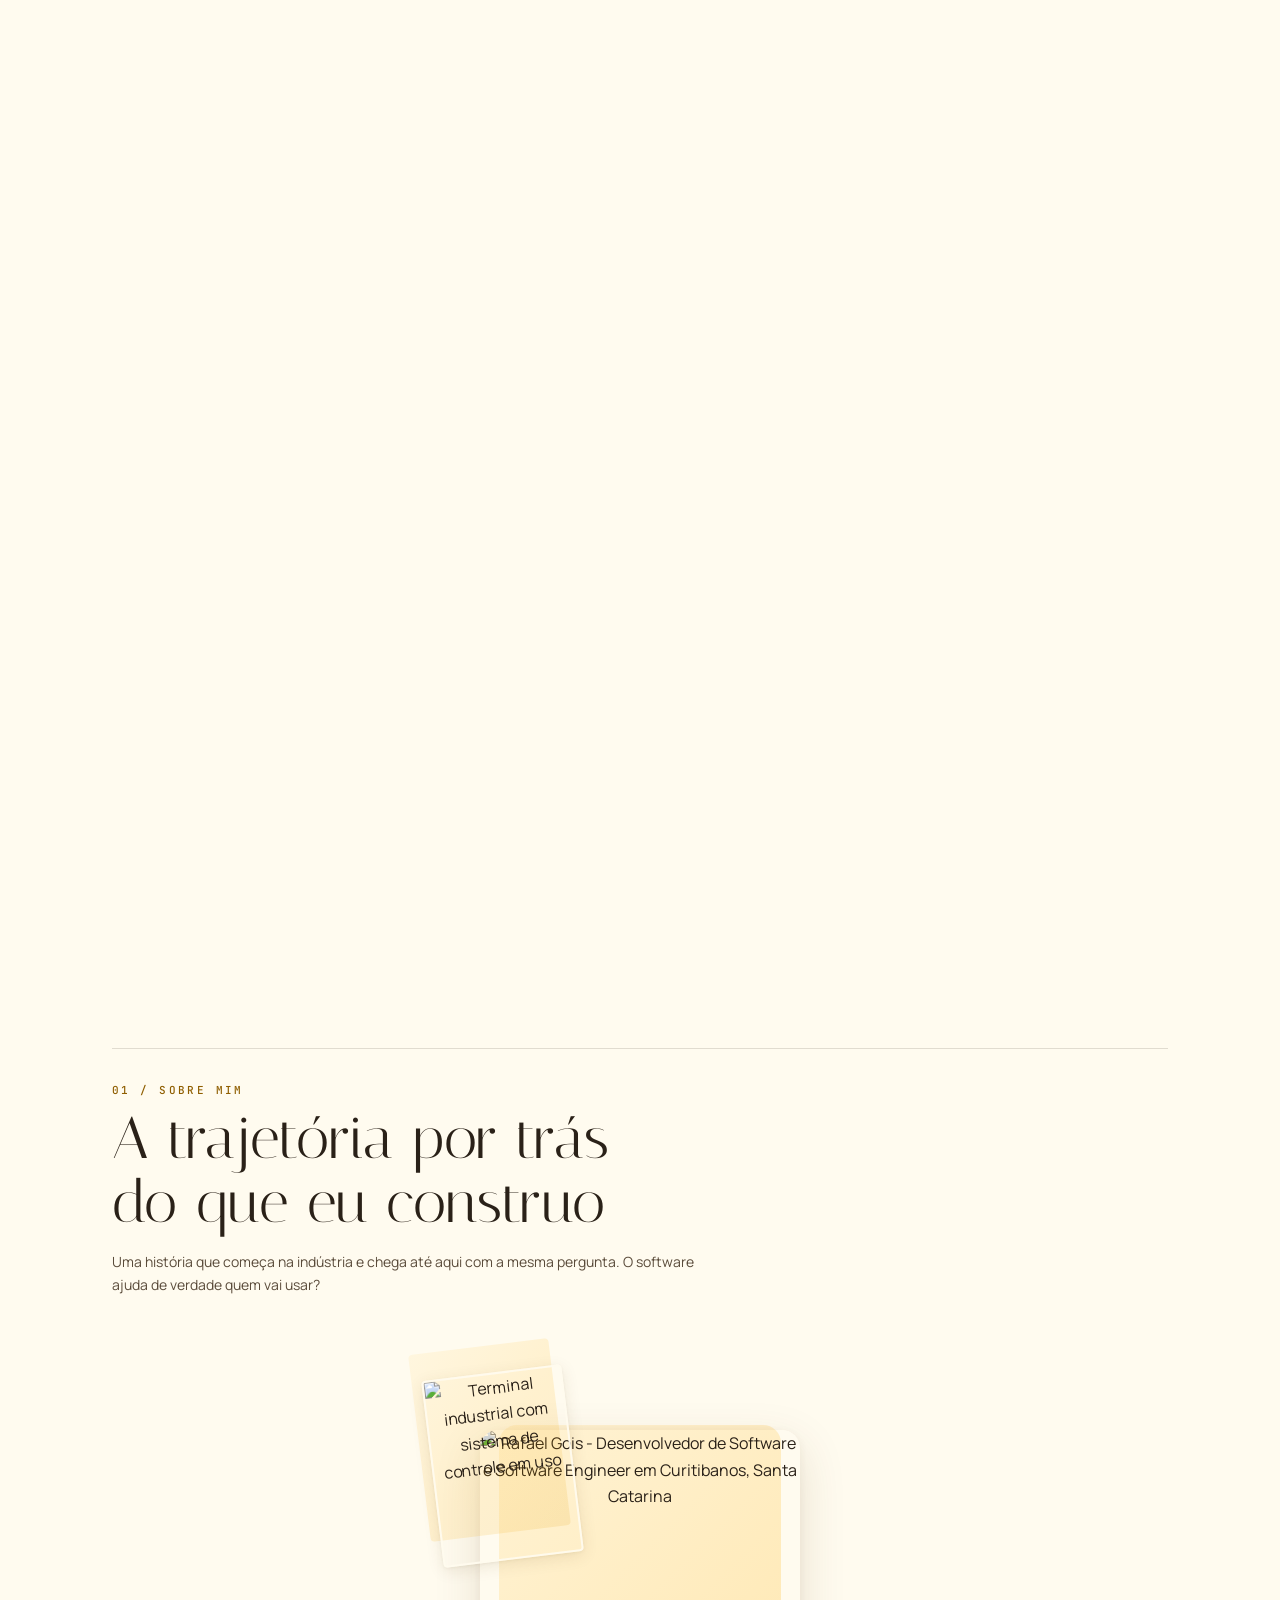
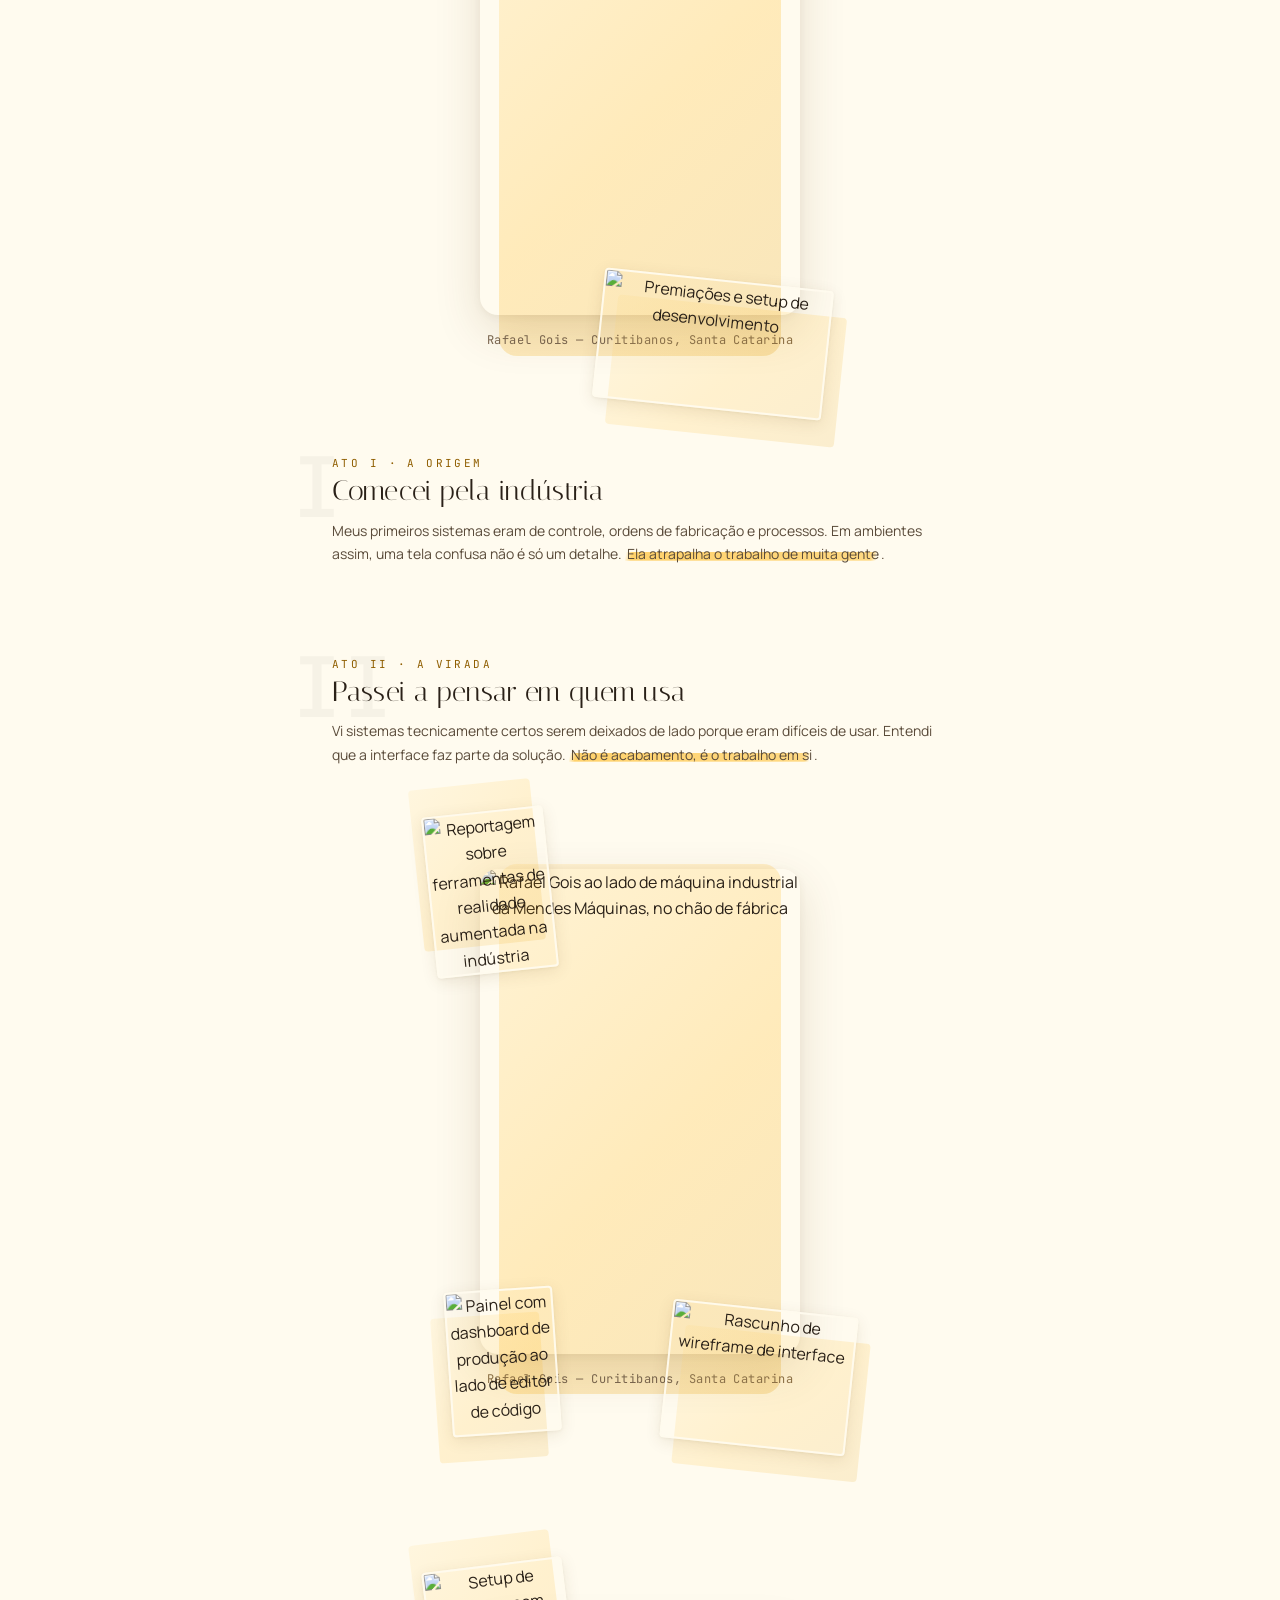
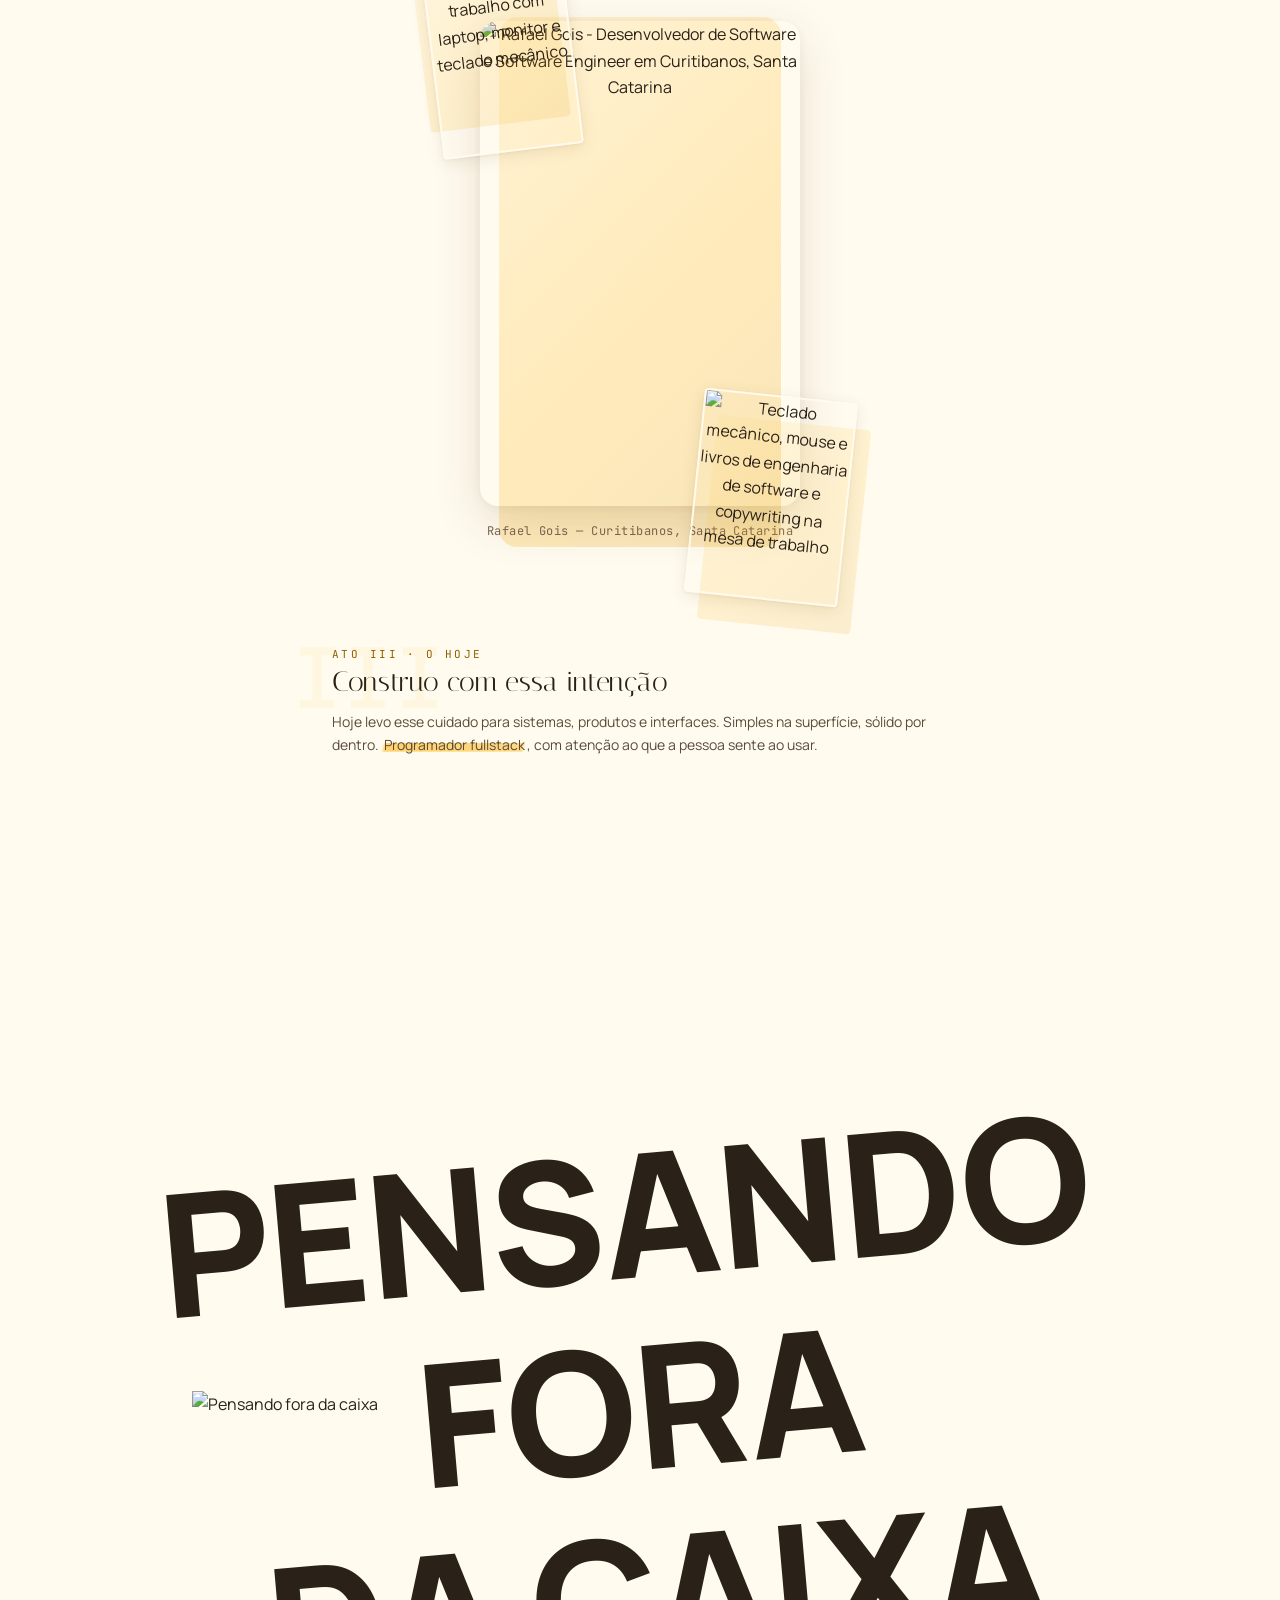
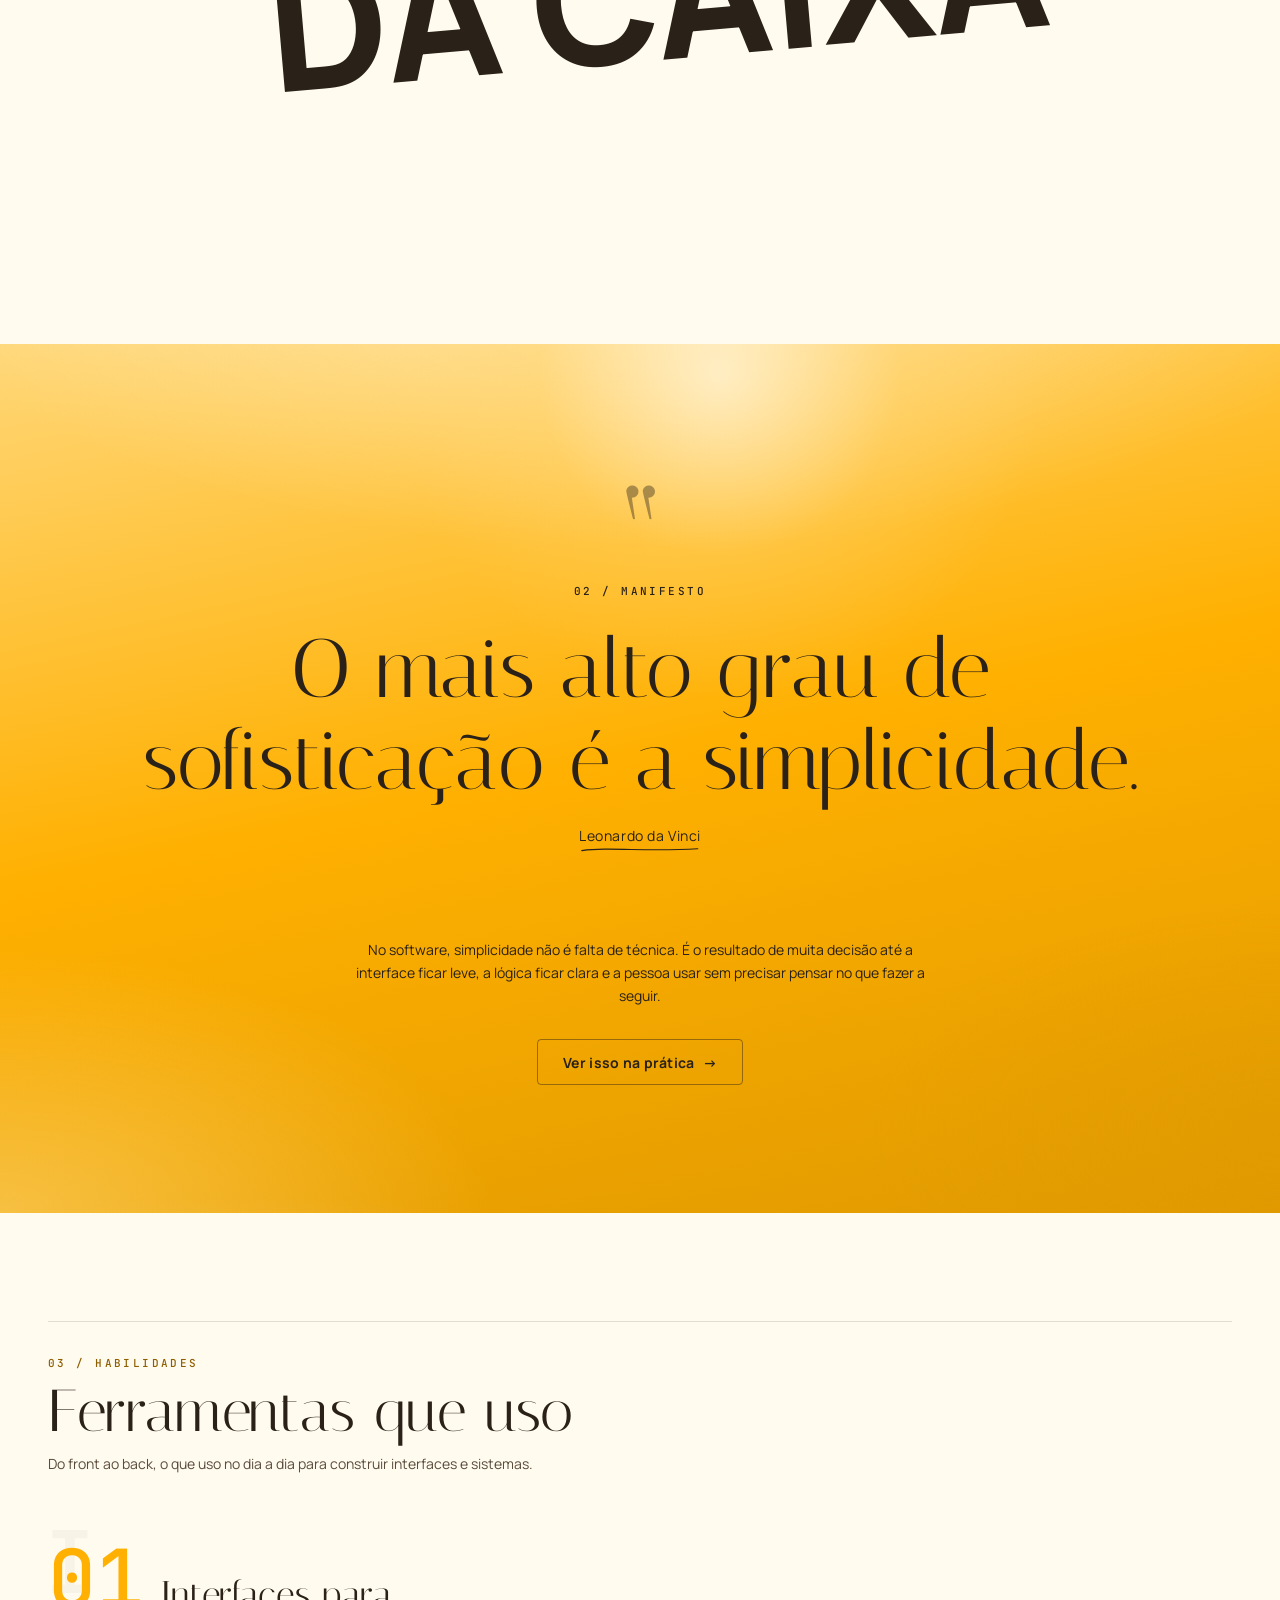
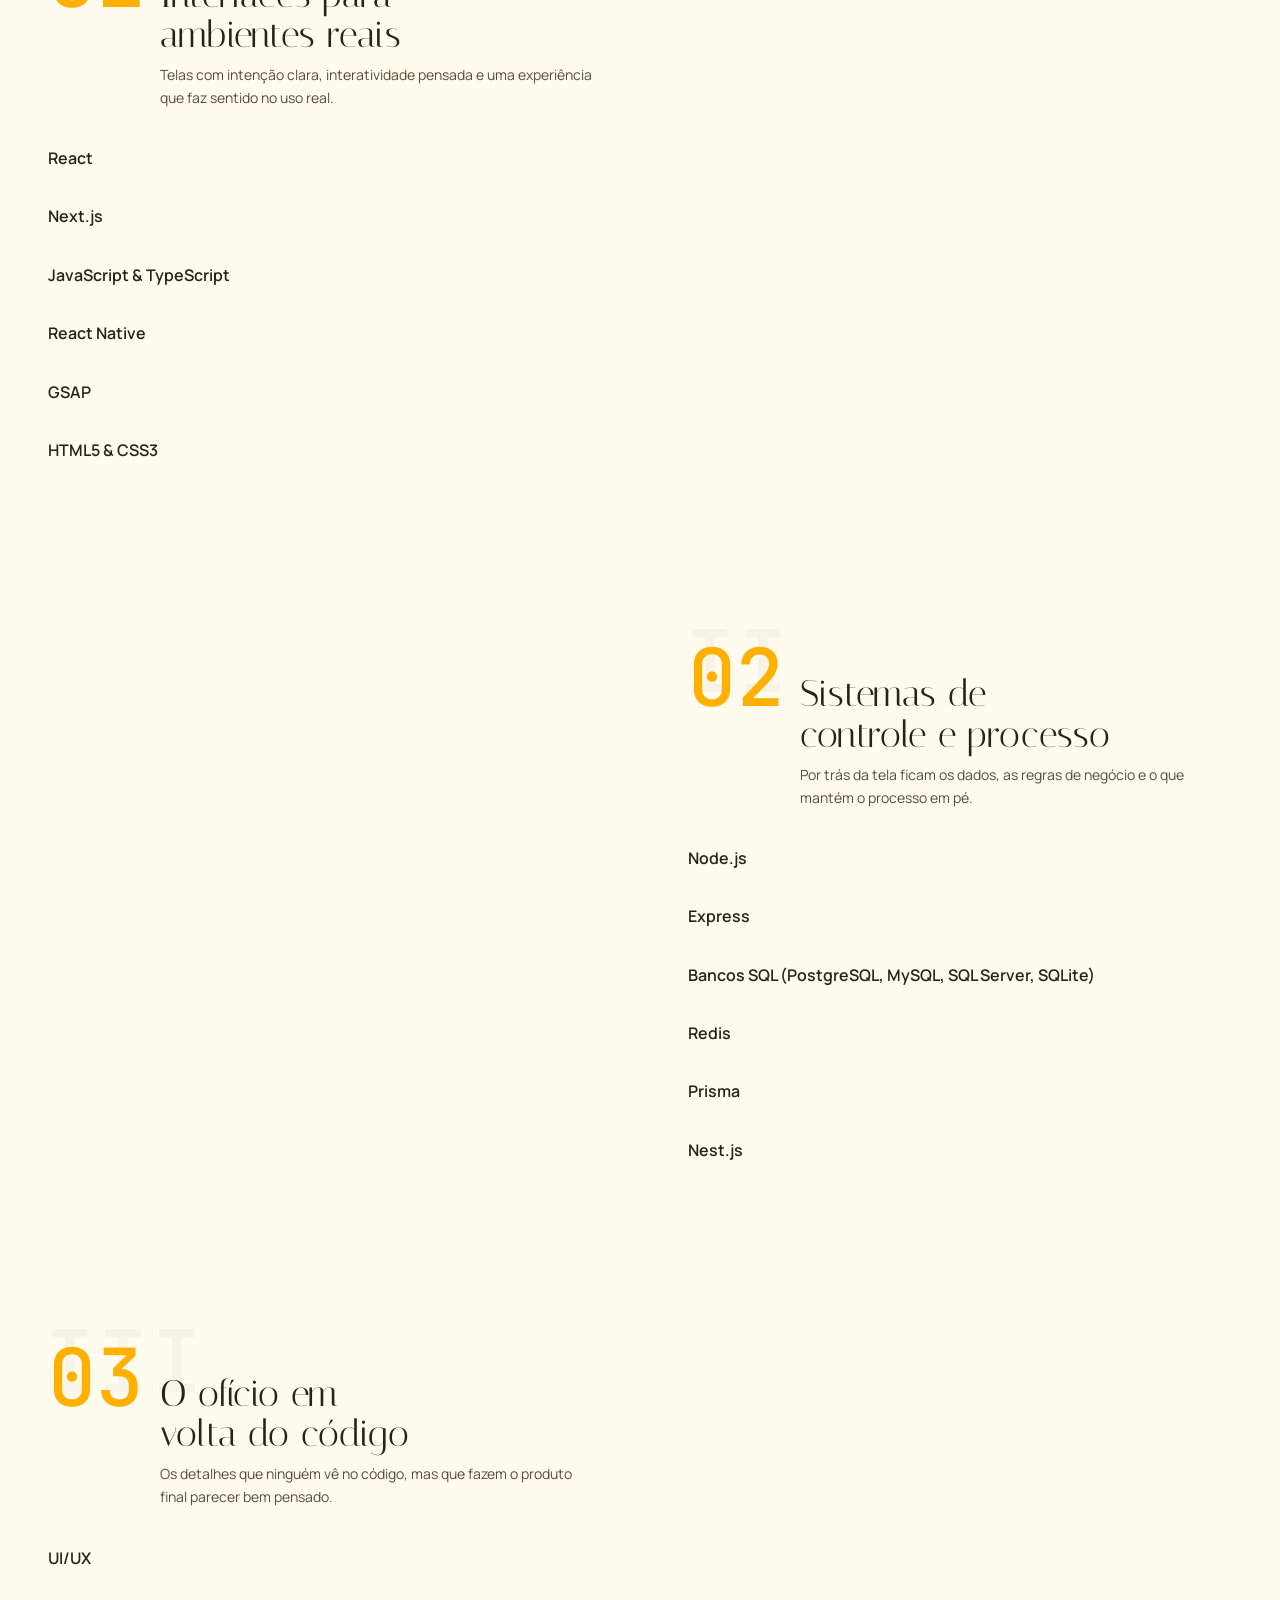
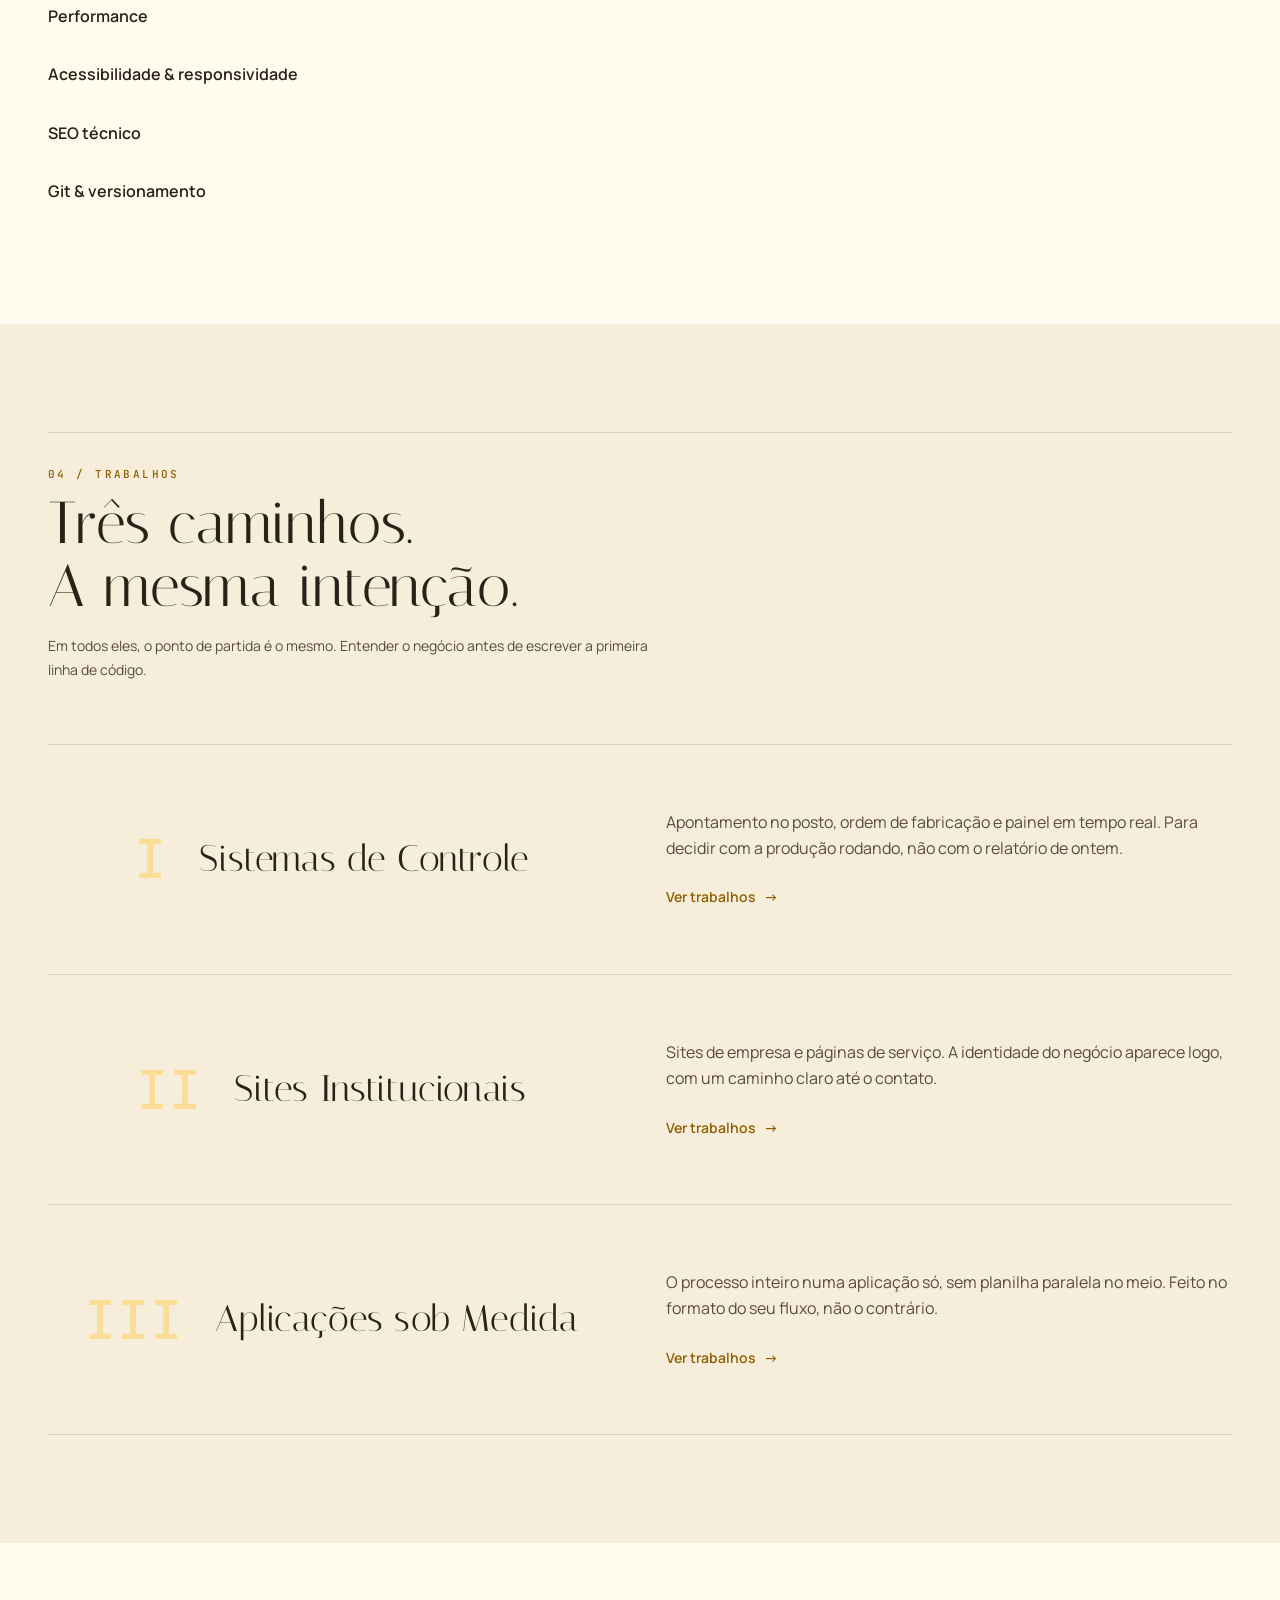
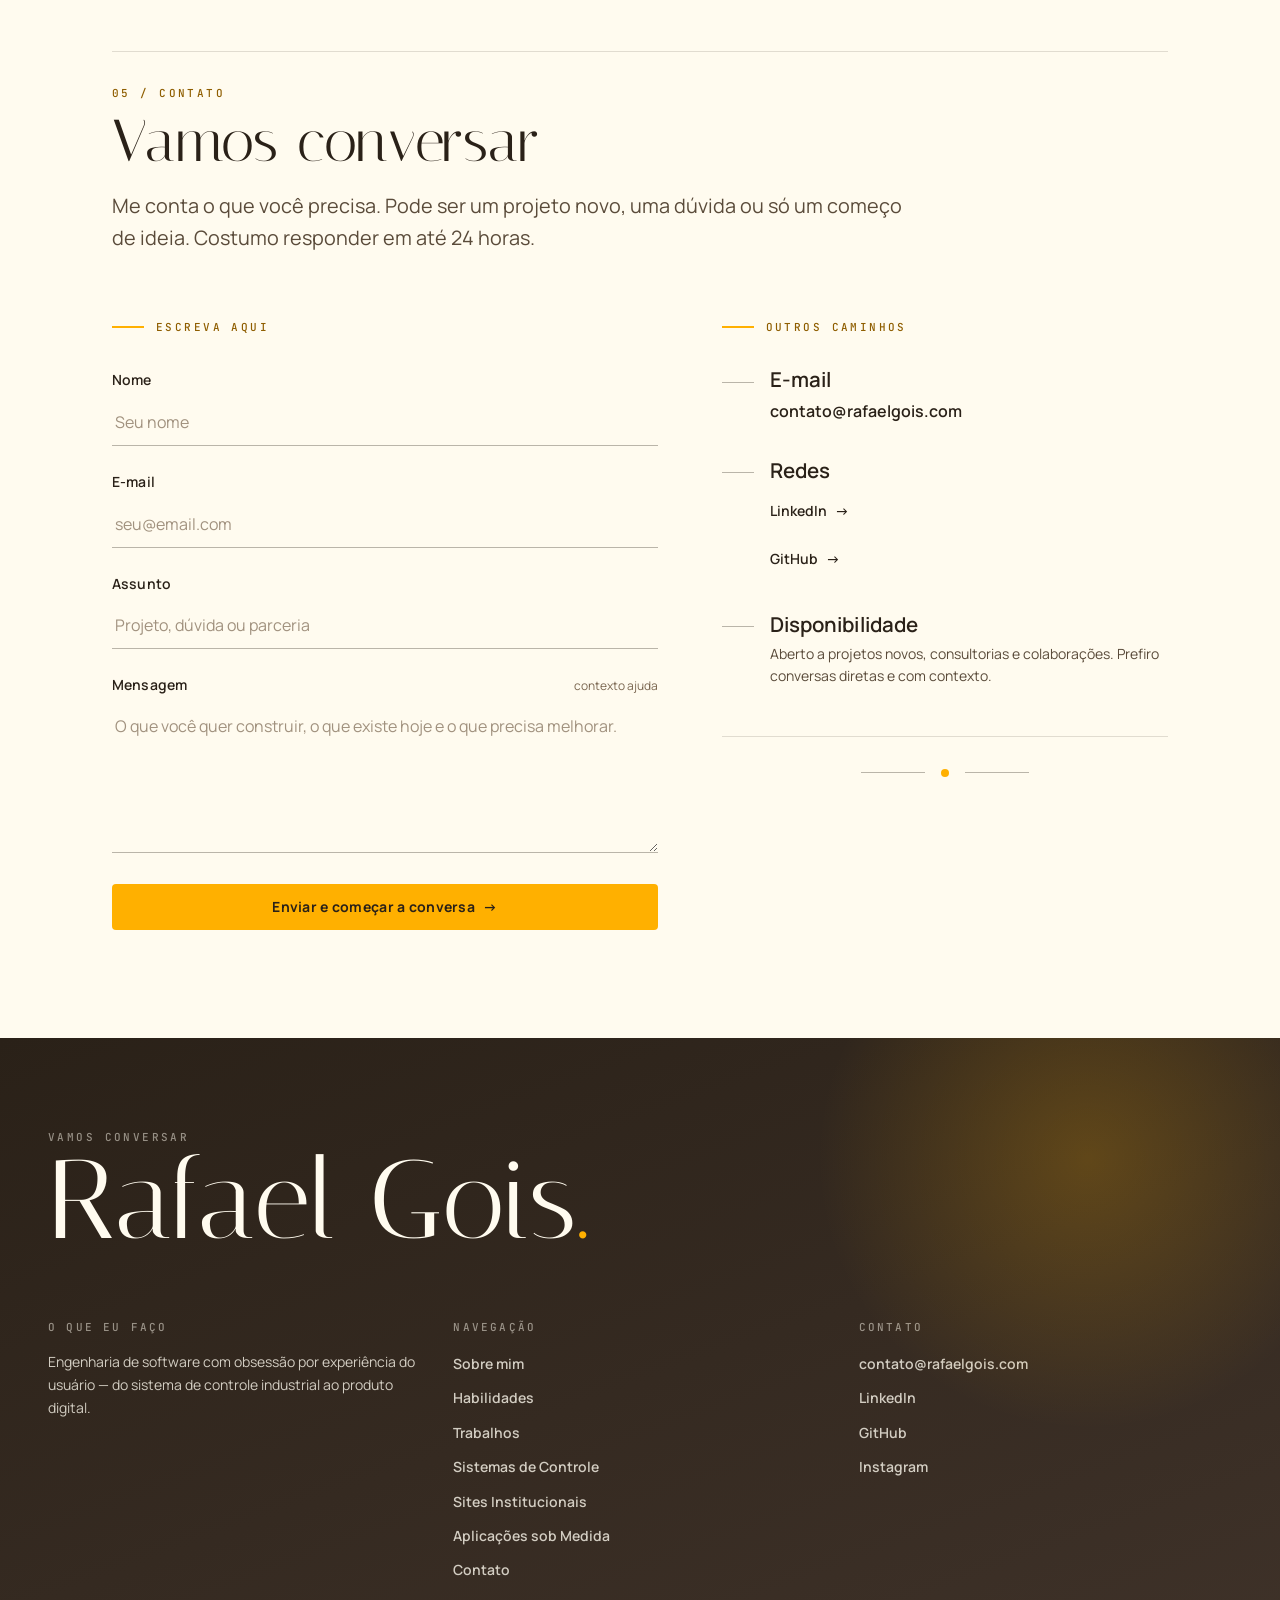
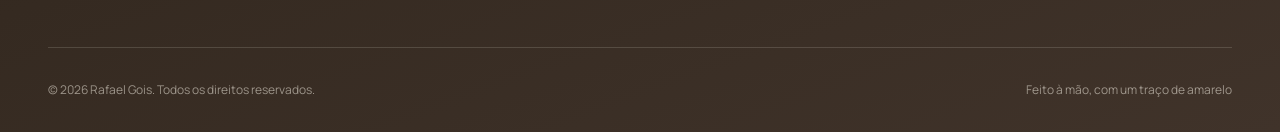
==== commit 2e65eb3d: "up" ====
--- a/index.html
+++ b/index.html
@@ -233,7 +233,7 @@
 
     <!-- ═══════════════ NAVBAR ═══════════════ -->
     <nav class="navbar" id="navbar" aria-label="Navegação principal">
-      <a class="navbar__logo" href="#hero">Rafael Goisxeeeee<em>.</em></a>
+      <a class="navbar__logo" href="#hero">Rafael Gois<em>.</em></a>
       <ul class="navbar__links">
         <li><a class="link-line" href="#about">Sobre mim</a></li>
         <li><a class="link-line" href="#skills">Habilidades</a></li>
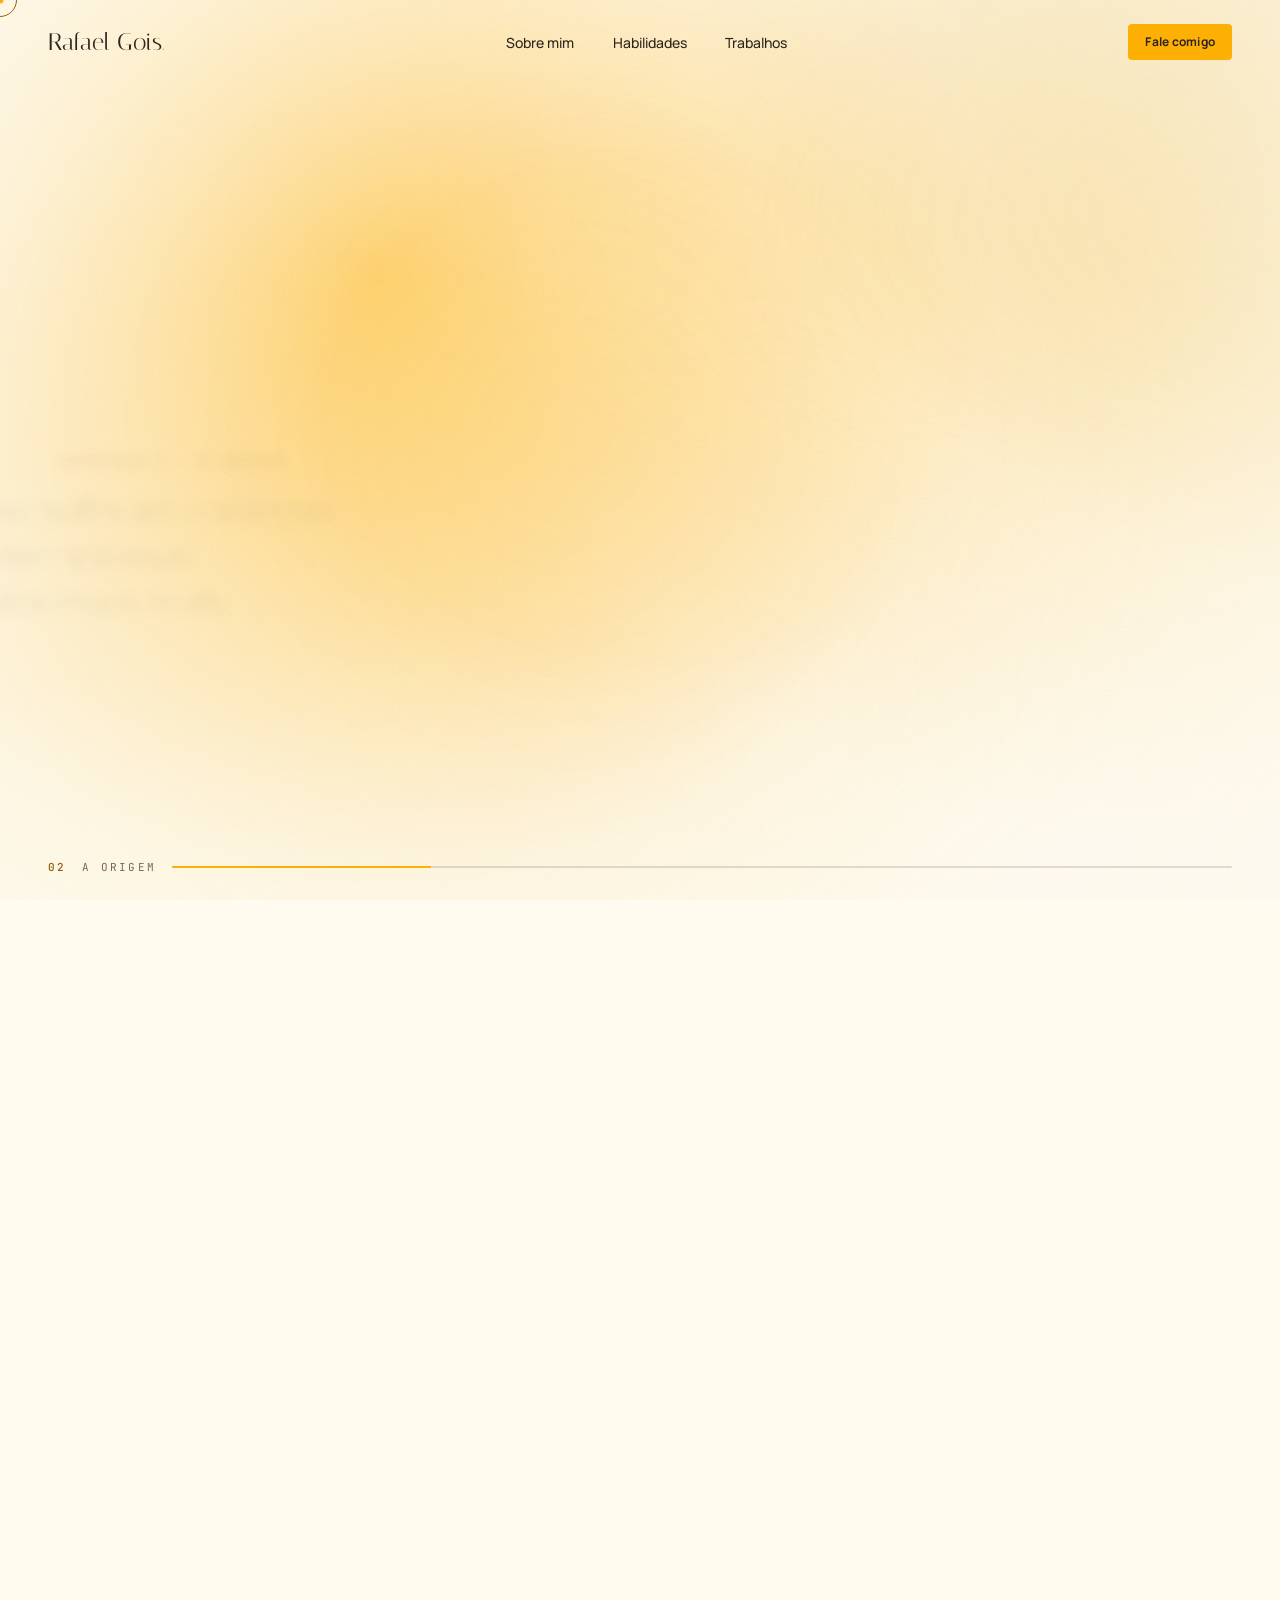
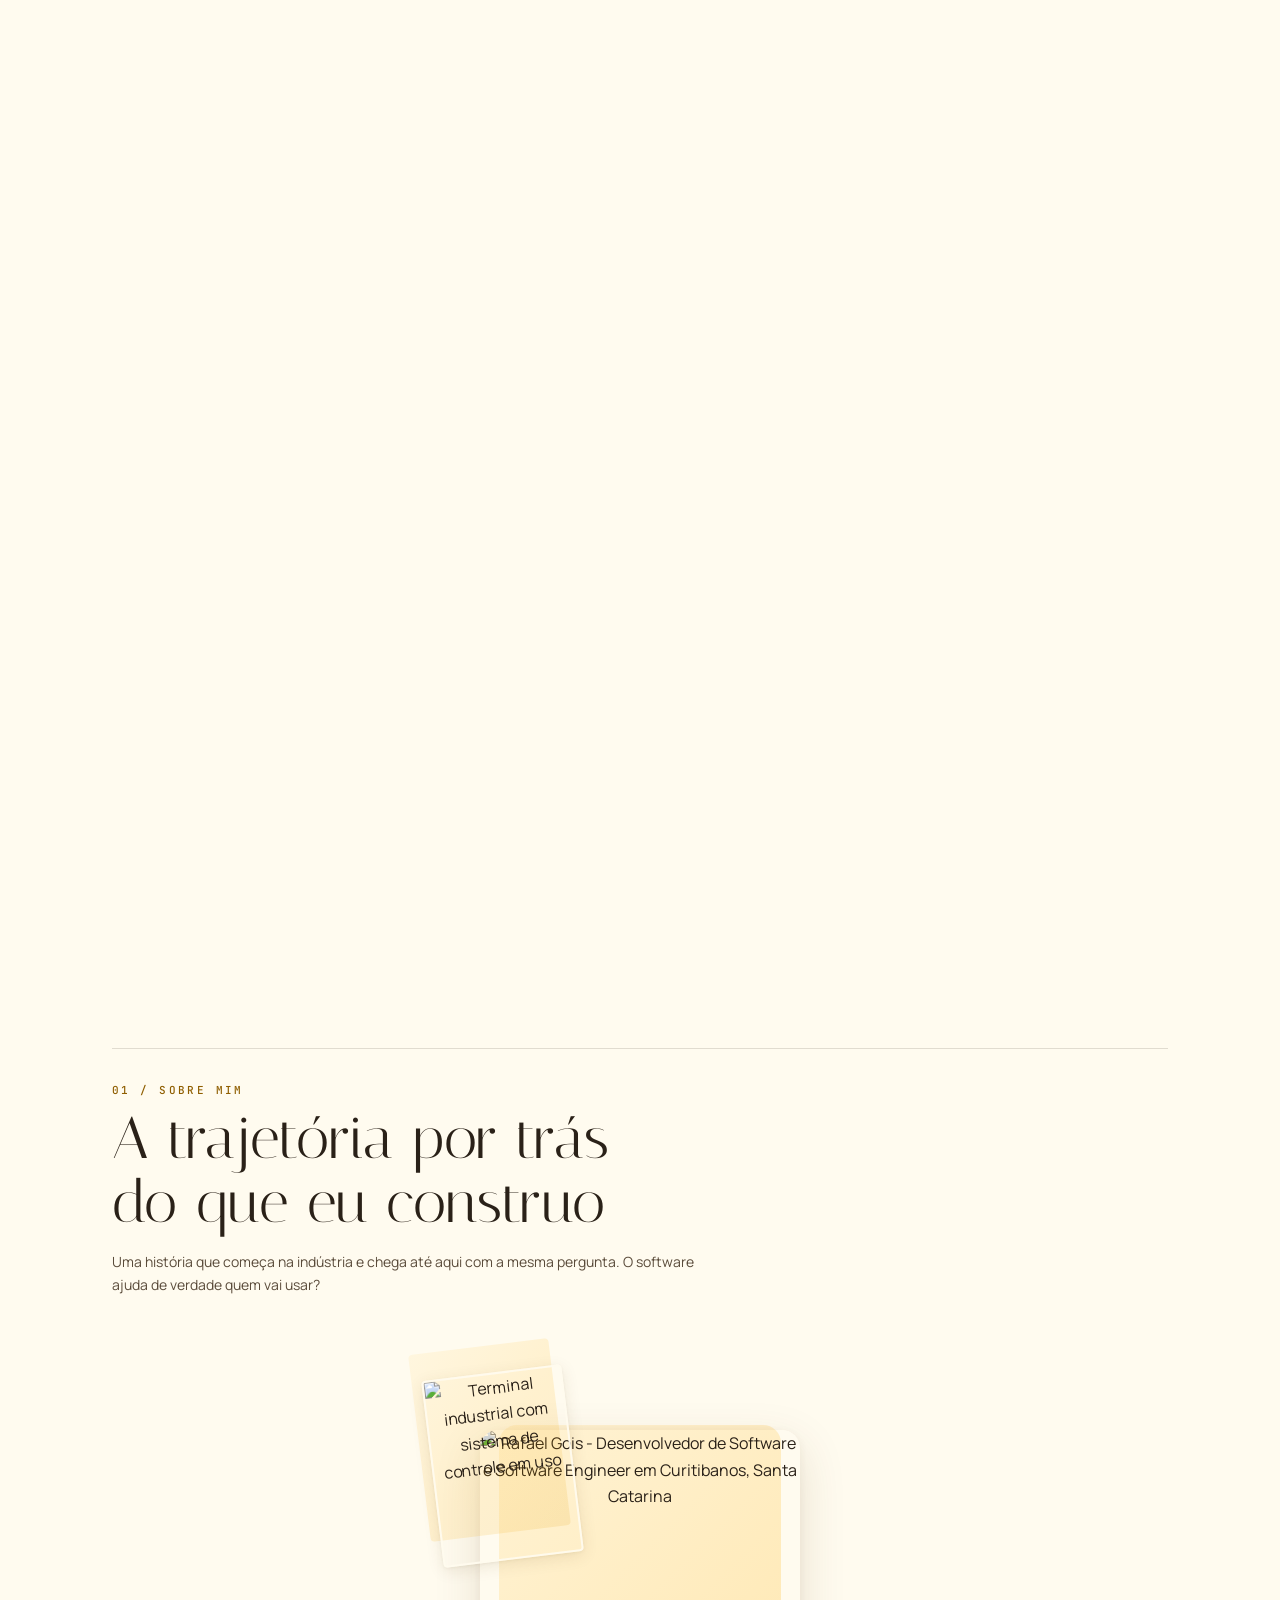
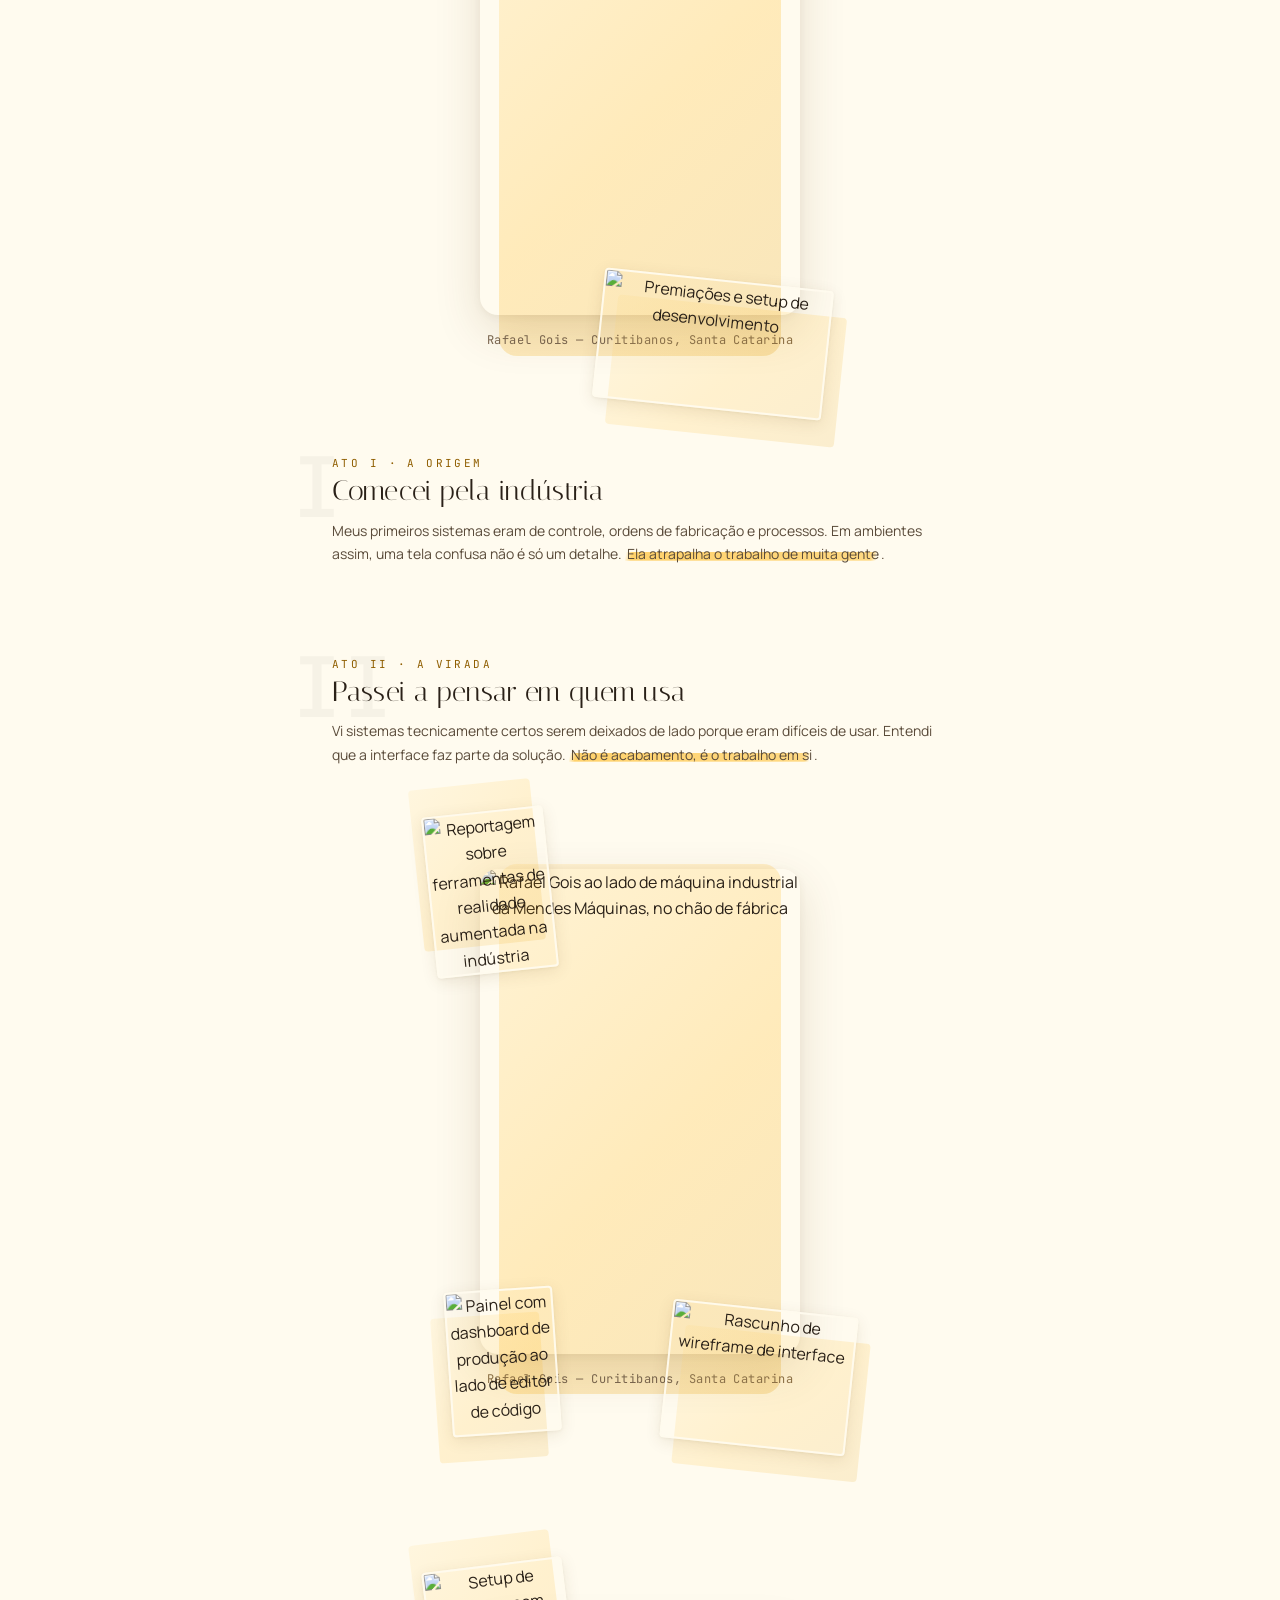
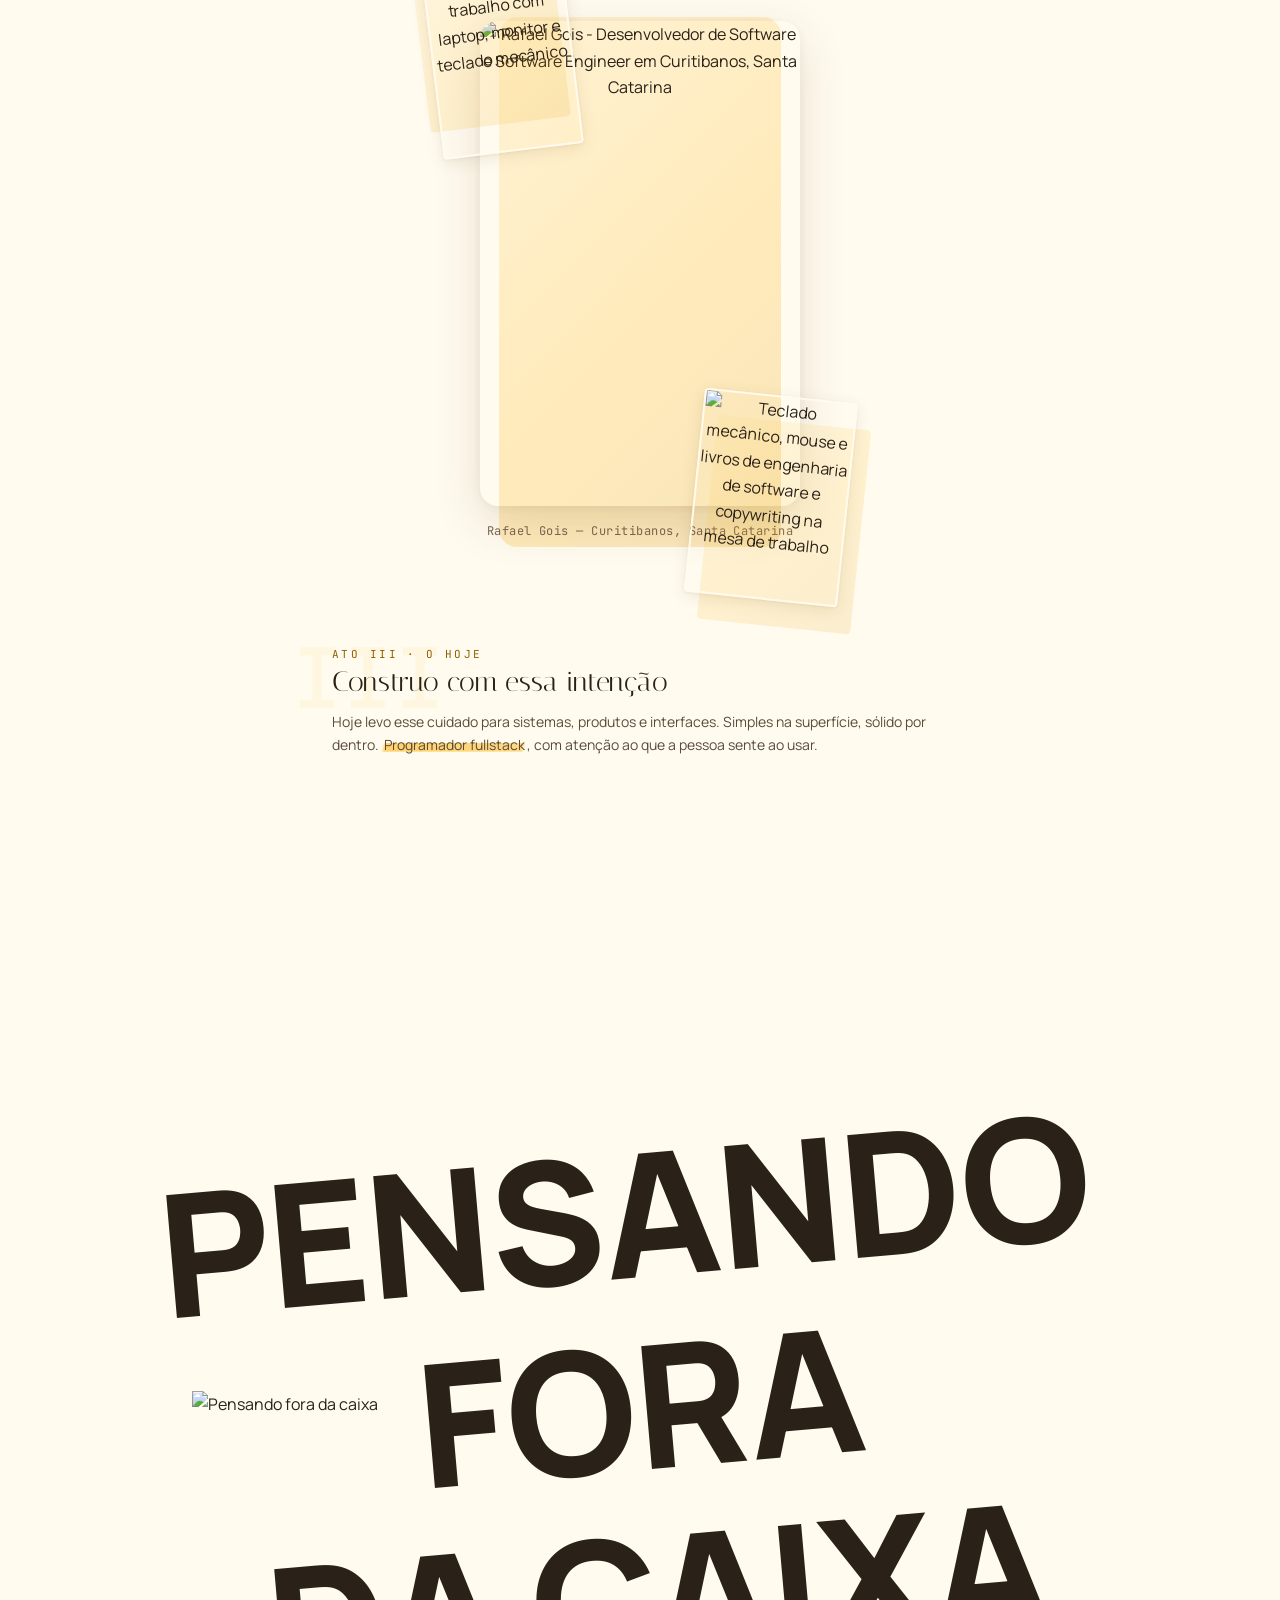
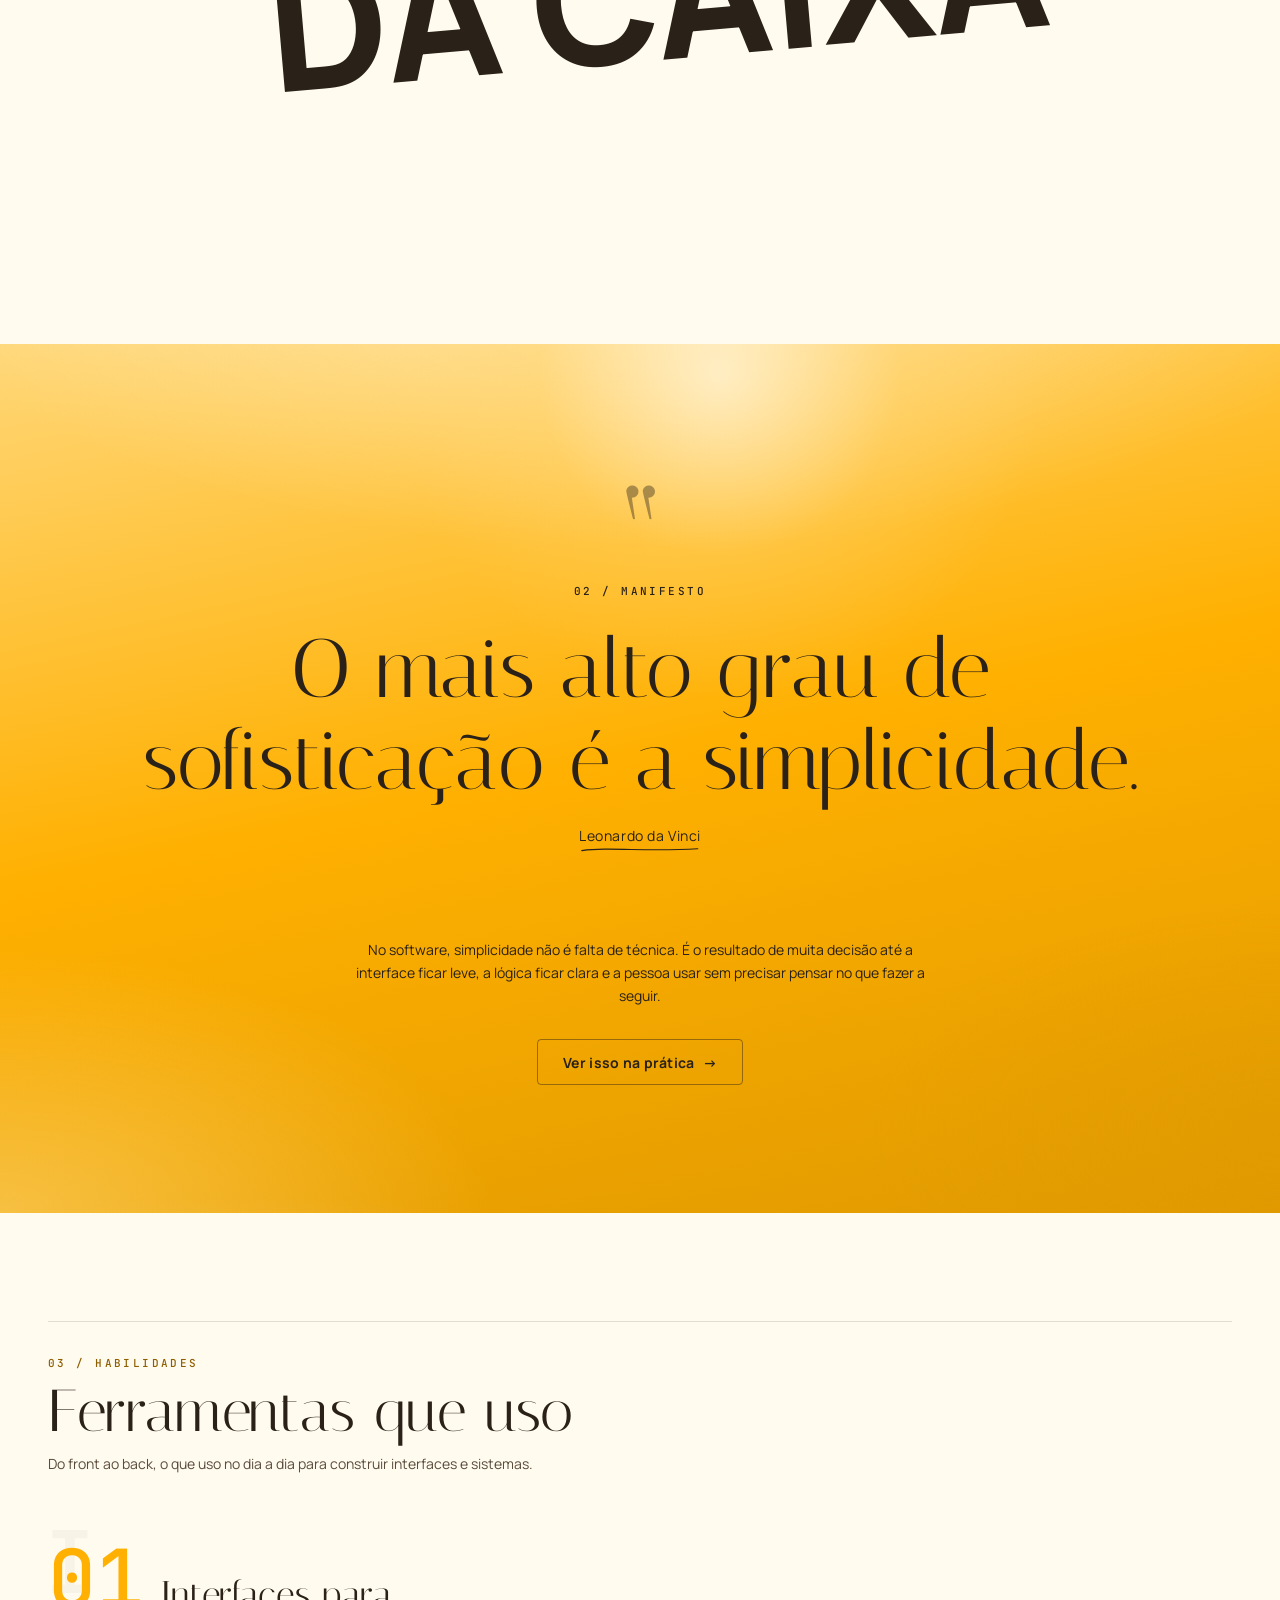
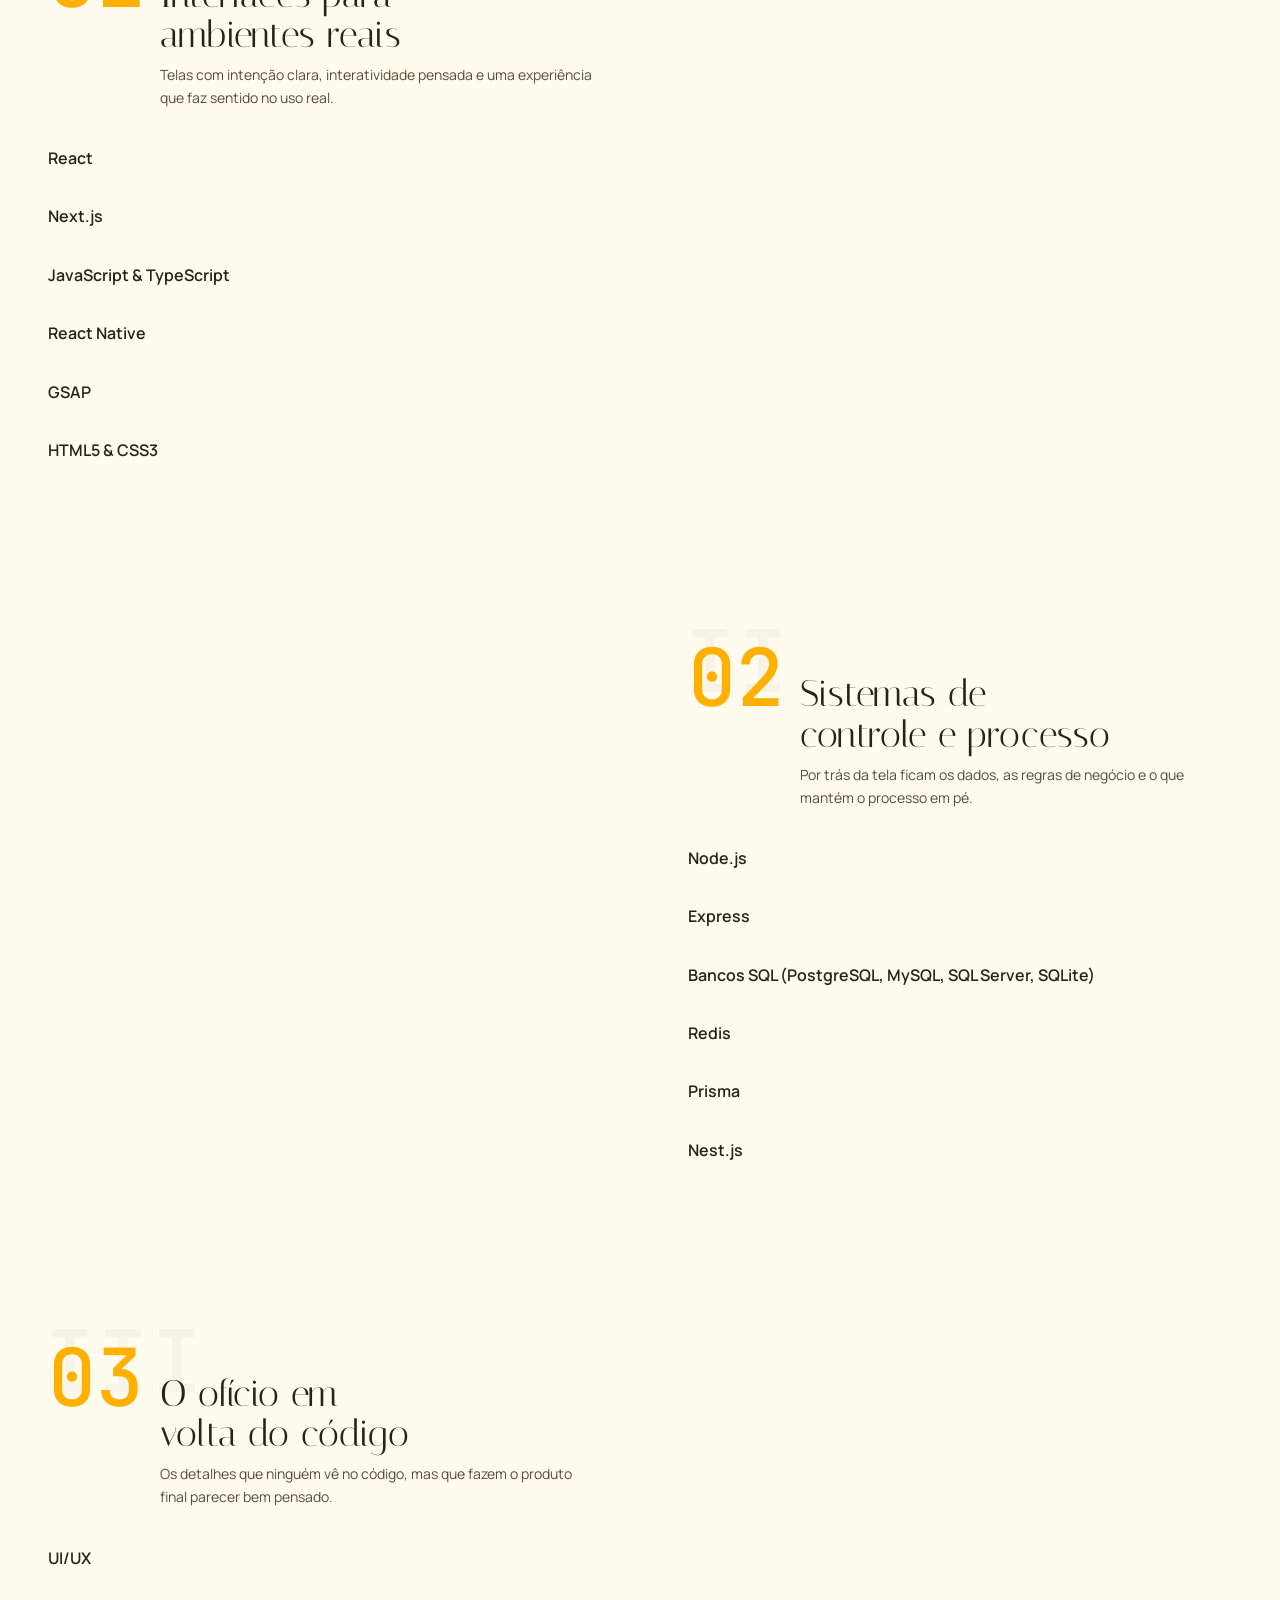
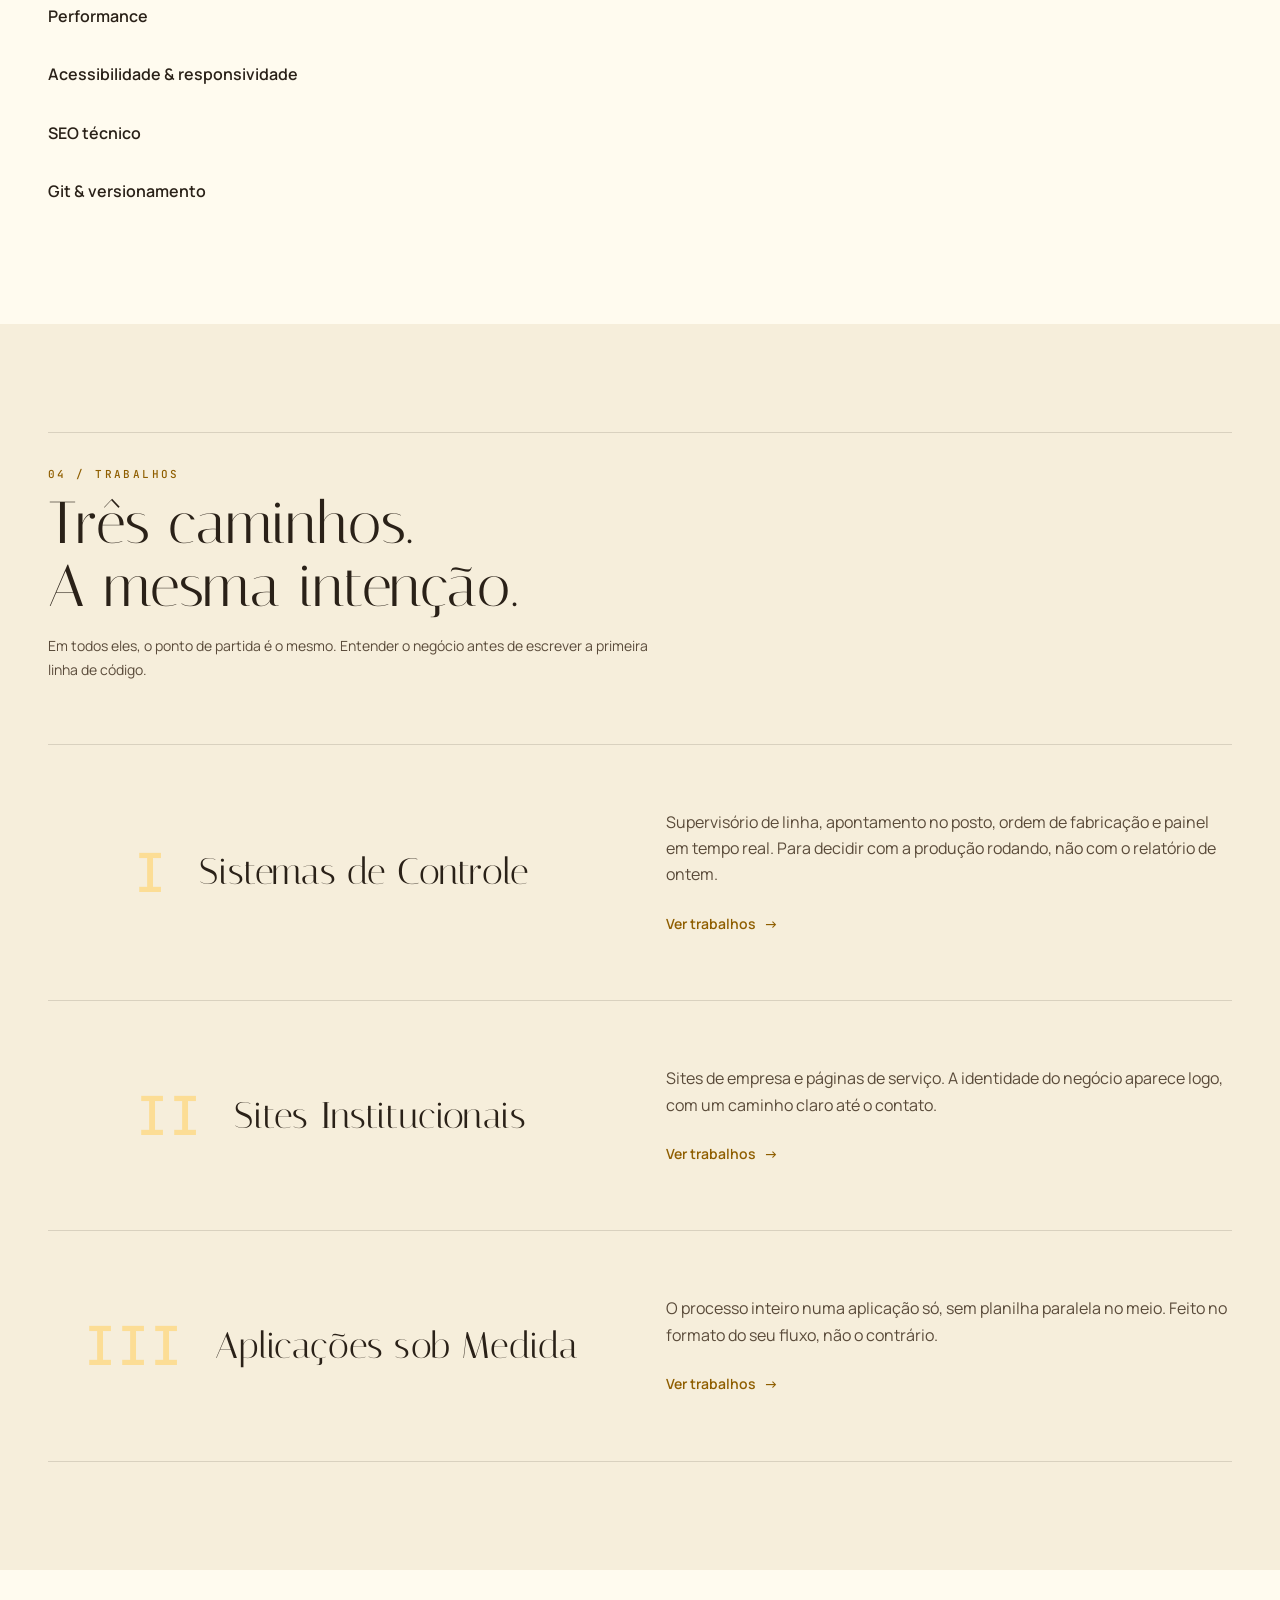
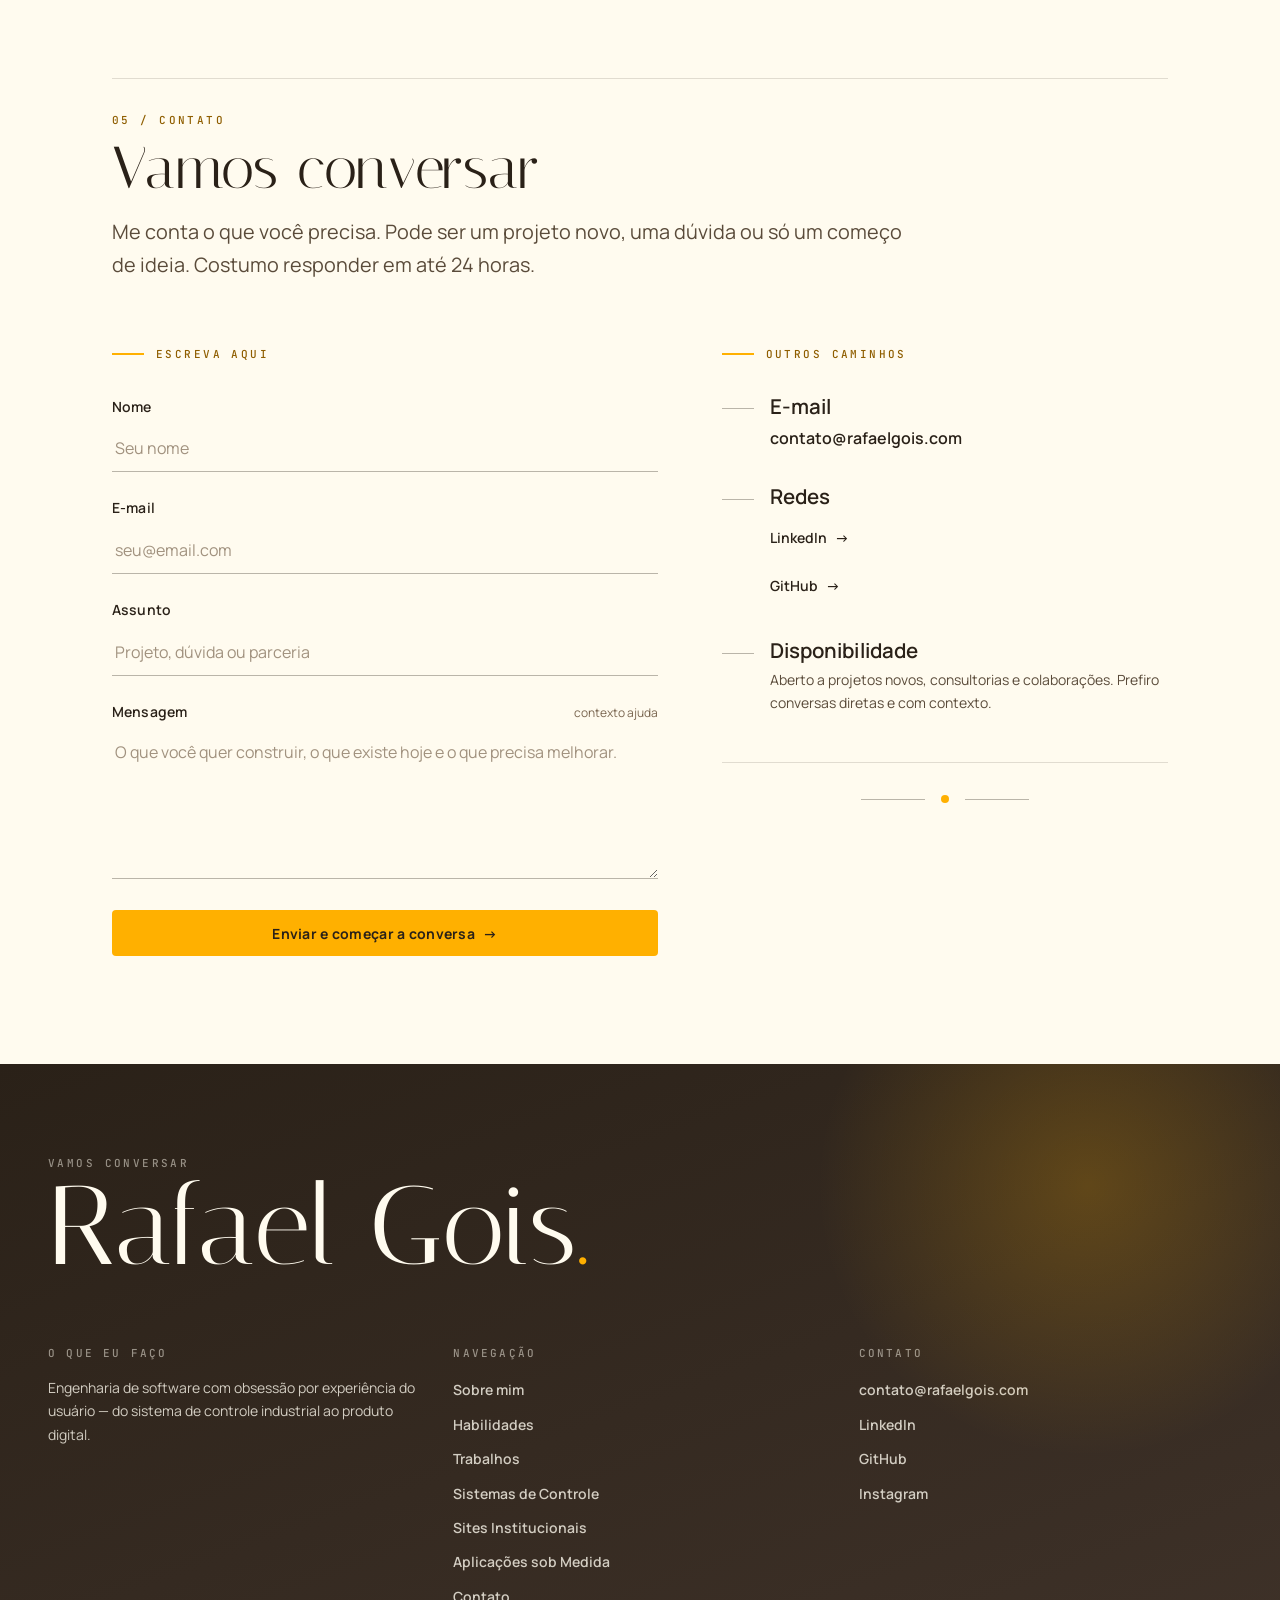
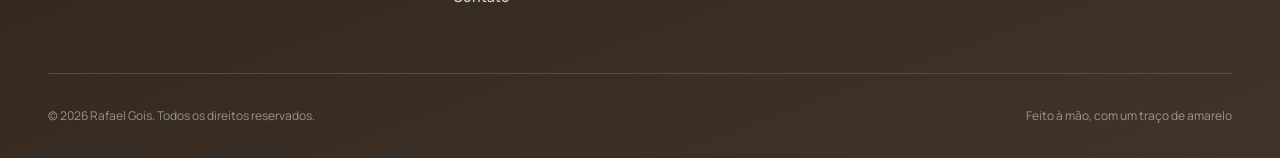
==== commit 3aa48595: "Adiciona case do supervisório de linha em Sistemas de Controle - Case IV na página de sistemas de co" ====
--- a/index.html
+++ b/index.html
@@ -689,9 +689,9 @@
               </div>
               <div class="work-row__body">
                 <p class="work-row__lede">
-                  Apontamento no posto, ordem de fabricação e painel em
-                  tempo real. Para decidir com a produção rodando, não com
-                  o relatório de ontem.
+                  Supervisório de linha, apontamento no posto, ordem de
+                  fabricação e painel em tempo real. Para decidir com a
+                  produção rodando, não com o relatório de ontem.
                 </p>
                 <span class="work-row__cta"><span>Ver trabalhos</span><span class="btn__arrow" aria-hidden="true">→</span></span>
               </div>
--- a/styles/ds.css
+++ b/styles/ds.css
@@ -1722,6 +1722,52 @@
   object-position: center;
 }
 
+/* Mockup do case IV: miniatura da tela "Turno atual" do supervisório, no tema
+   claro com o vermelho da marca. Sem número real — os valores são barras. As
+   cores são as da própria tela e ficam fixas (não seguem o tema do site). */
+.case-schema {
+  --cs-bg: #F4F4F5; --cs-s1: #FFFFFF; --cs-s2: #FAFAFB; --cs-s3: #E9E9EC;
+  --cs-line: rgba(16, 16, 20, .09); --cs-fg: #151518; --cs-mute: #717178;
+  --cs-red: #C8141C; --cs-red-text: #C8141C;
+  --cs-red-soft: rgba(200, 20, 28, .07); --cs-red-edge: rgba(200, 20, 28, .24);
+  display: block; width: 100%; height: auto; aspect-ratio: 16 / 10;
+}
+.case-schema .cs-bg { fill: var(--cs-bg); }
+.case-schema .cs-side { fill: var(--cs-s1); }
+.case-schema .cs-sep { stroke: var(--cs-line); stroke-width: 1; }
+.case-schema .cs-brand { fill: var(--cs-red); }
+.case-schema .cs-nav-on { fill: var(--cs-red-soft); stroke: var(--cs-red-edge); stroke-width: 1; }
+.case-schema .cs-ico { fill: none; stroke: var(--cs-mute); stroke-width: 1.3; }
+.case-schema .cs-ico--on { fill: var(--cs-red); stroke: var(--cs-red); }
+.case-schema .cs-t { font-family: var(--font-sans, system-ui, sans-serif); font-size: 11.5px; fill: var(--cs-fg); }
+.case-schema .cs-t--mute { fill: var(--cs-mute); font-size: 10.5px; }
+.case-schema .cs-t--sm { font-size: 9.5px; }
+.case-schema .cs-t--strong { font-weight: 600; font-size: 12.5px; }
+.case-schema .cs-t--title { font-weight: 600; font-size: 22px; }
+.case-schema .cs-t--red { fill: var(--cs-red-text); }
+.case-schema .cs-t--cap { font-size: 9.5px; letter-spacing: 0.12em; fill: var(--cs-mute); }
+.case-schema .cs-t--cap.cs-t--red { fill: var(--cs-red-text); font-weight: 600; }
+.case-schema .cs-pill, .case-schema .cs-btn { fill: var(--cs-s2); stroke: var(--cs-line); stroke-width: 1; }
+.case-schema .cs-live { fill: var(--cs-red); }
+.case-schema .cs-card { fill: var(--cs-s1); stroke: var(--cs-line); stroke-width: 1; }
+.case-schema .cs-val { fill: var(--cs-fg); opacity: 0.88; }
+.case-schema .cs-track { fill: var(--cs-s3); }
+.case-schema .cs-fill { fill: var(--cs-red); }
+.case-schema .cs-grid { stroke: var(--cs-line); stroke-width: 1; }
+.case-schema .cs-axis { stroke: rgba(16, 16, 20, .22); stroke-width: 1; }
+.case-schema .cs-area { fill: var(--cs-red-soft); }
+.case-schema .cs-line { fill: none; stroke: var(--cs-red); stroke-width: 2.2; stroke-linecap: round; }
+.case-schema .cs-proj { stroke: var(--cs-red); stroke-width: 1.6; stroke-dasharray: 2 4; stroke-linecap: round; }
+.case-schema .cs-meta { stroke: var(--cs-mute); stroke-width: 1.4; stroke-dasharray: 5 4; }
+.case-schema .cs-dot { fill: var(--cs-red); stroke: var(--cs-s1); stroke-width: 2; }
+.case-schema .cs-stopbar { fill: var(--cs-red); }
+.case-schema .cs-stopbar--b { fill: #A9A9AF; }
+.case-schema .cs-sk { fill: var(--cs-fg); opacity: 0.45; }
+.case-schema .cs-sk--soft { fill: var(--cs-mute); opacity: 0.6; }
+.case-schema .cs-b { fill: var(--cs-red); }
+.case-schema .cs-b--low { fill: #E8A4A8; }
+.case-schema .cs-note { font-family: var(--font-mono); font-size: 9px; fill: var(--cs-mute); opacity: 0.85; }
+
 /* Selo de confidencialidade no lugar do "Ver projeto": sistema interno não
    tem link para mostrar, e dizer isso é mais honesto que um botão morto. */
 .case-panel__seal {
@@ -1996,6 +2042,13 @@
   .cases-scroll.is-horizontal .case-panel--iii .case-panel__media {
     flex-basis: min(41vw, 490px); width: min(41vw, 490px);
   }
+  .cases-scroll.is-horizontal .case-panel--iv {
+    flex-basis: min(86vw, 1060px);
+    margin-top: 3vh;
+  }
+  .cases-scroll.is-horizontal .case-panel--iv .case-panel__media {
+    flex-basis: min(46vw, 550px); width: min(46vw, 550px);
+  }
 }
 
 /* ── Mobile: pilha vertical com o fio correndo na lateral ──────────────── */
@@ -2030,6 +2083,7 @@
   .case-panel--i .case-panel__media { transform: rotate(-1.1deg); }
   .case-panel--ii .case-panel__media { transform: rotate(0.9deg); }
   .case-panel--iii .case-panel__media { transform: rotate(-0.7deg); }
+  .case-panel--iv .case-panel__media { transform: rotate(0.8deg); }
 }
 
 /* Transição "wipe" em tela cheia — um círculo cresce a partir de um ponto
